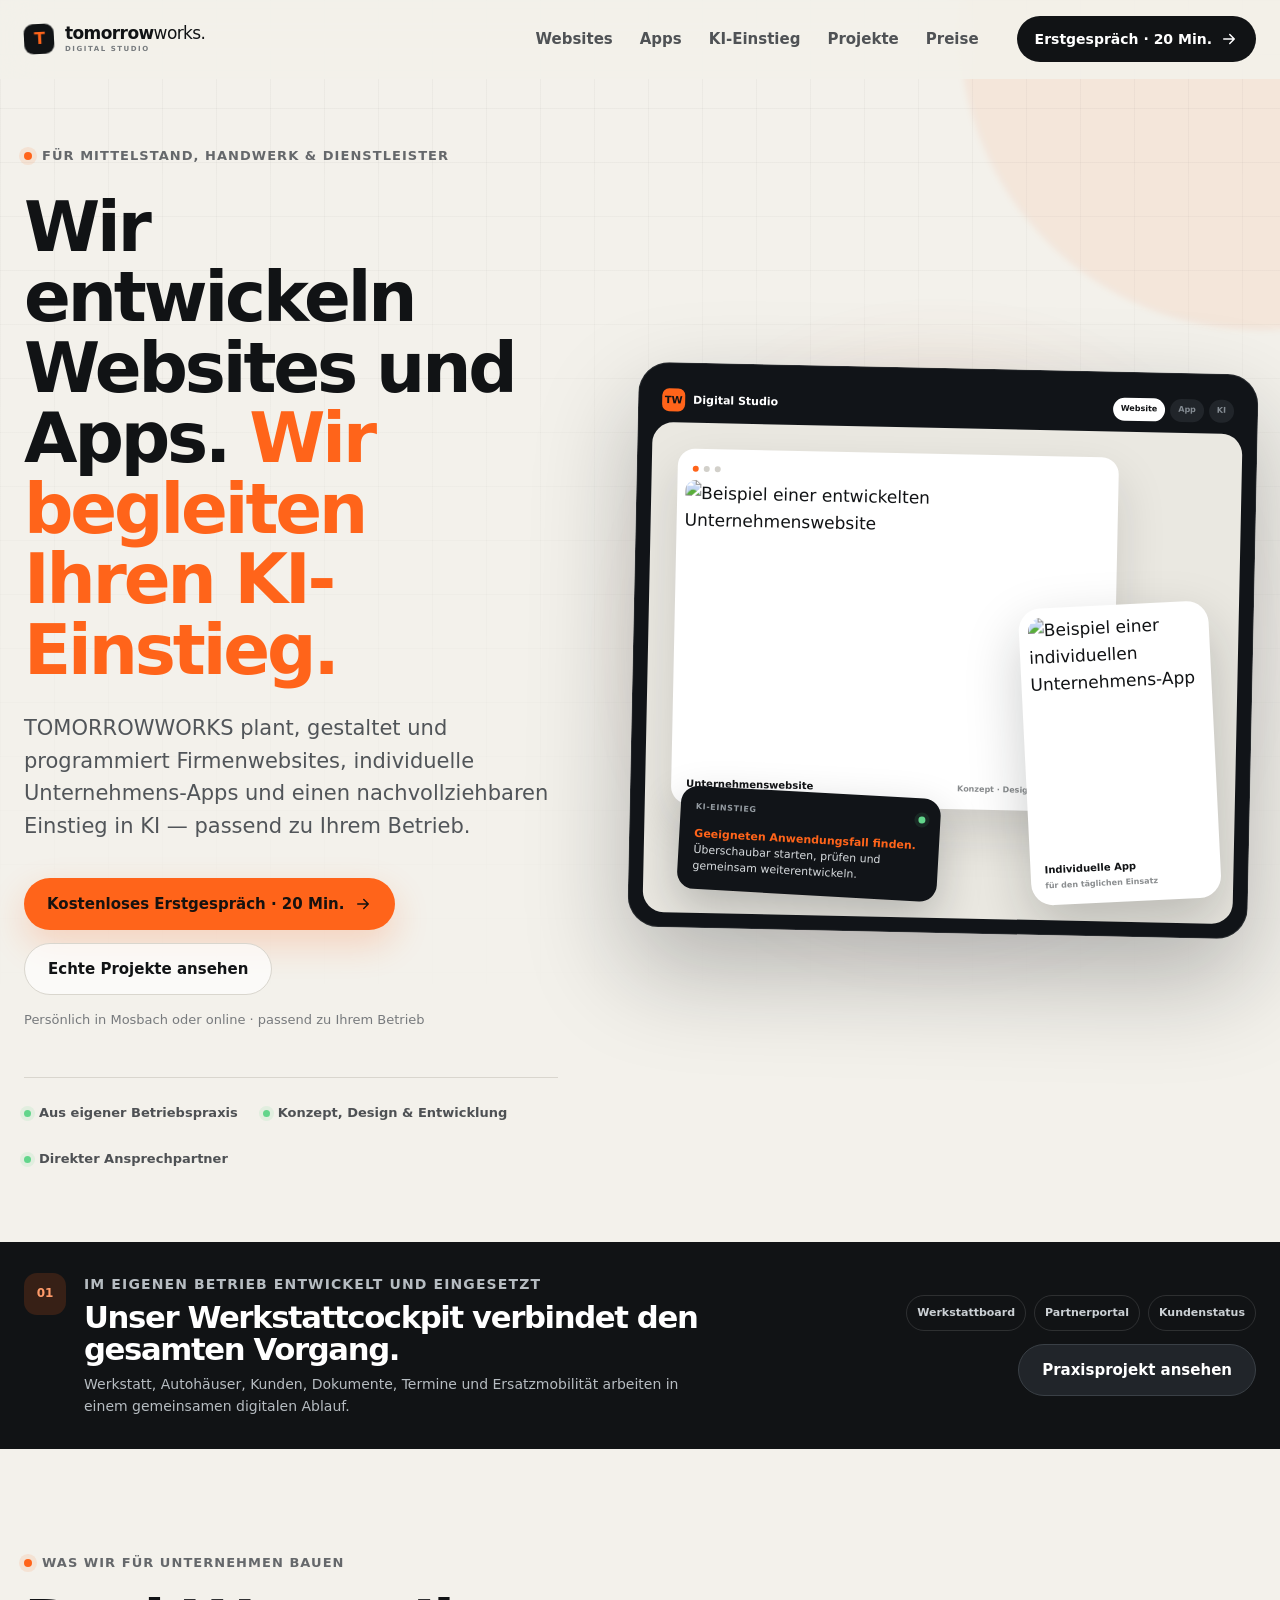
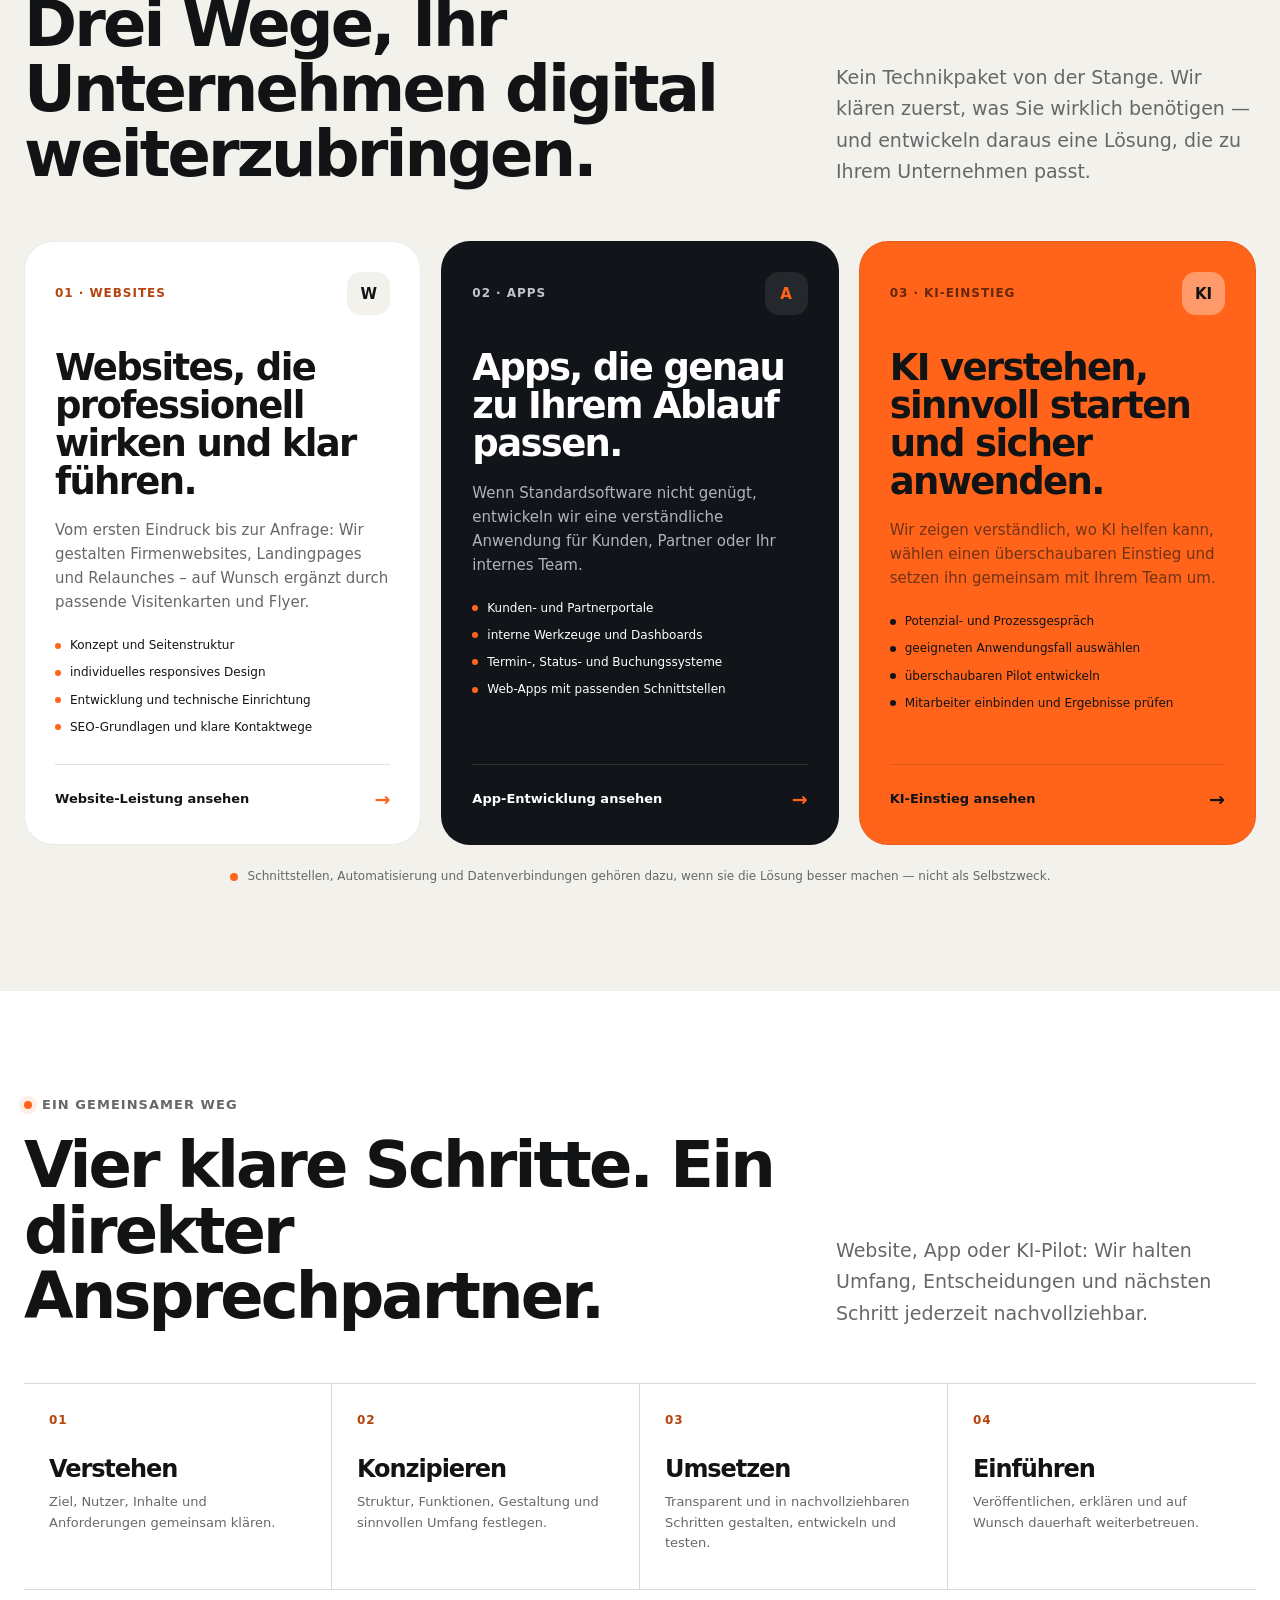
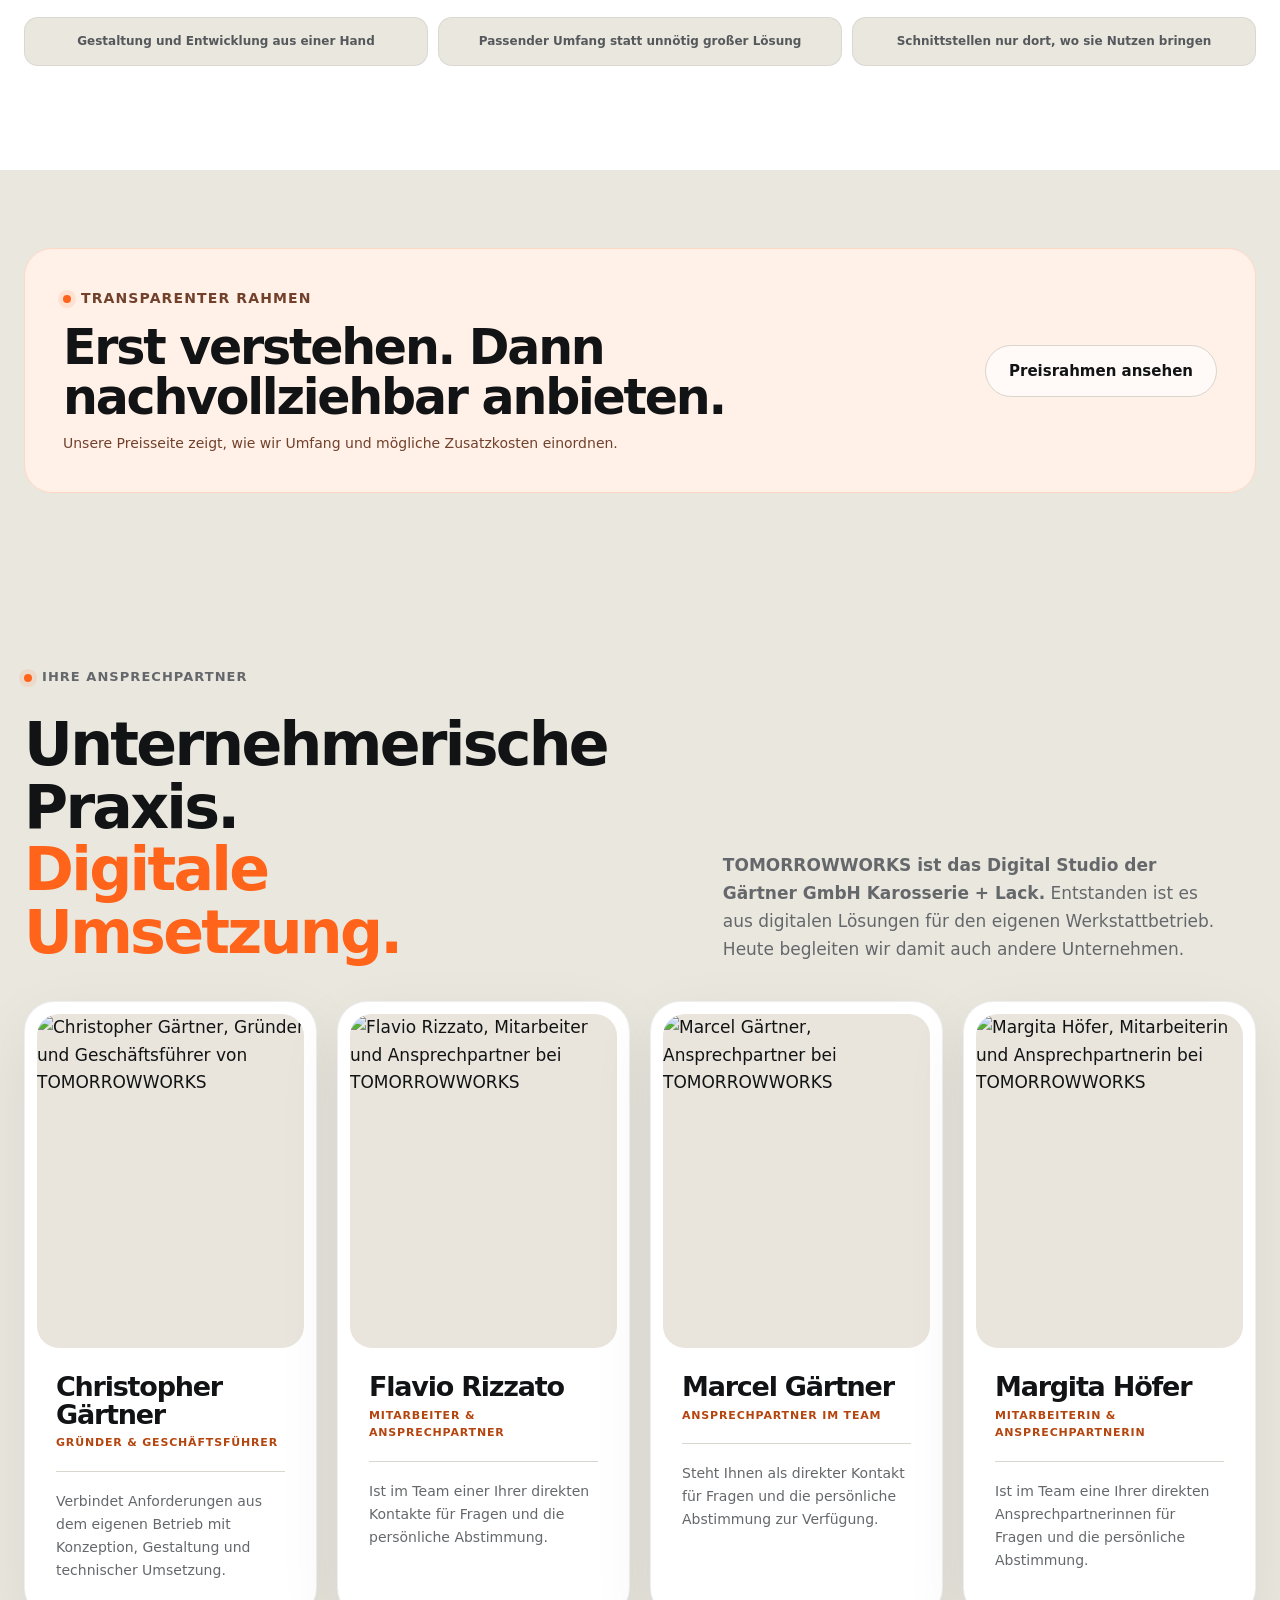
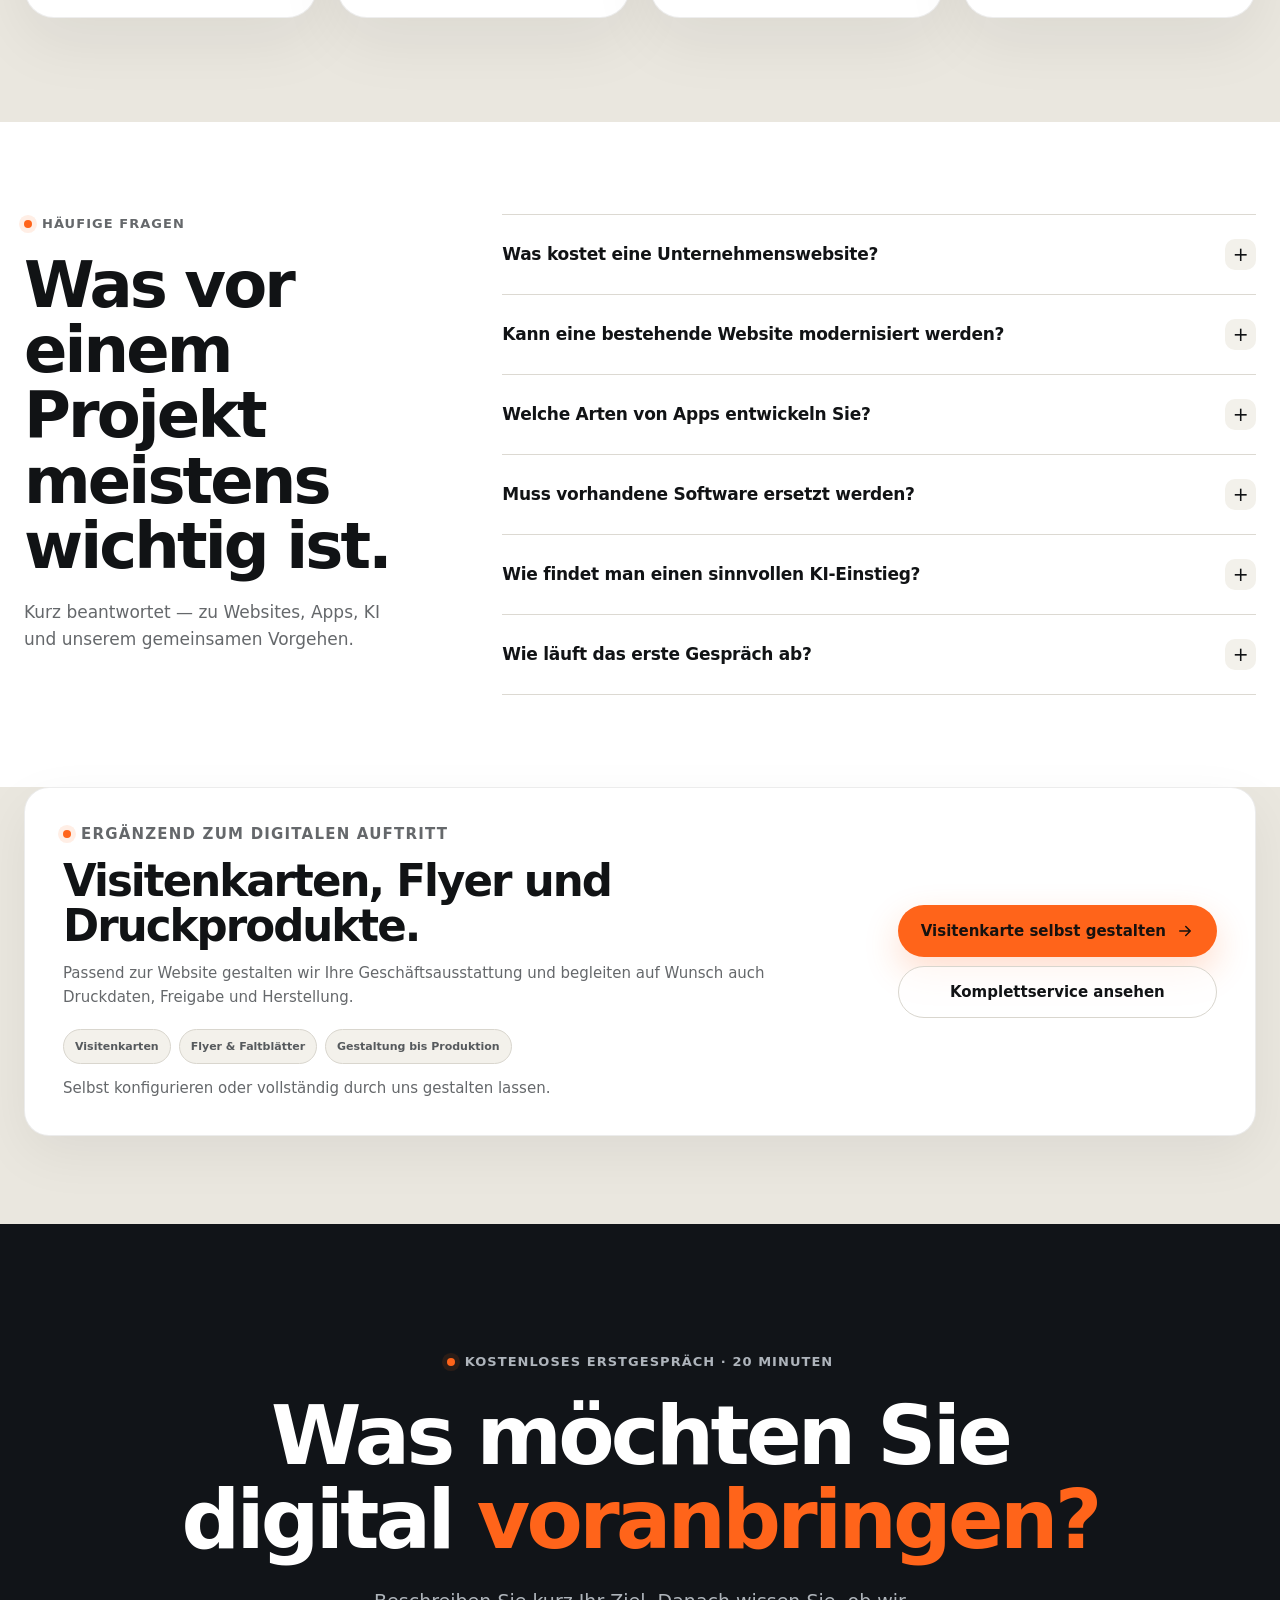
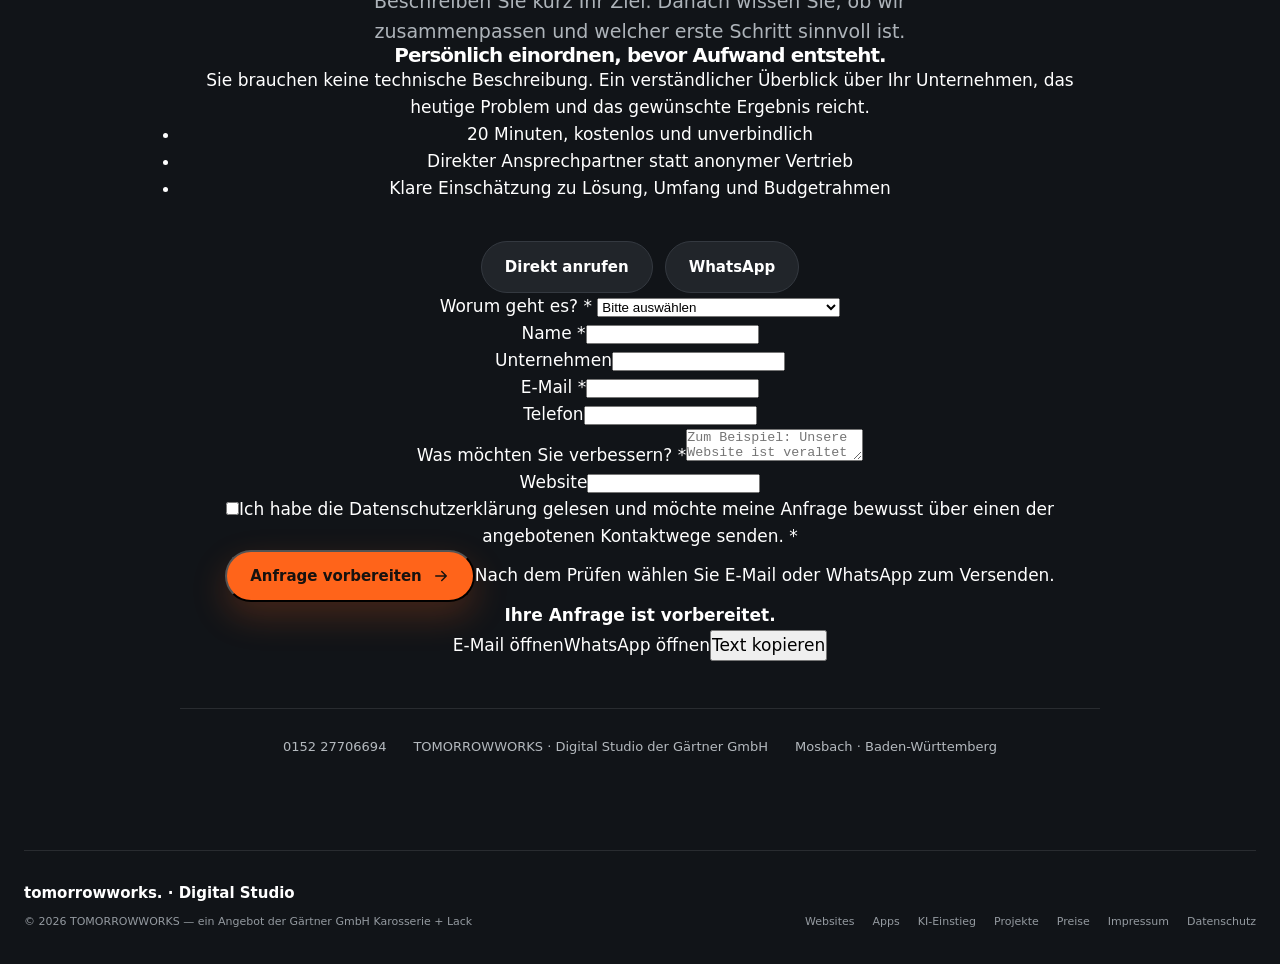
==== index.html @ 4cae0574 "feat: add cookieless visitor analytics" ====
<!DOCTYPE html>
<html lang="de">
<head>
<meta charset="UTF-8">
<meta name="viewport" content="width=device-width, initial-scale=1.0">
<meta name="description" content="TOMORROWWORKS entwickelt Websites, individuelle Apps und praxisnahe KI-Einstiege für Mittelstand, Handwerk und Dienstleister.">
<title>TOMORROWWORKS | Websites, Apps &amp; KI für Unternehmen</title>
<meta property="og:type" content="website">
<meta property="og:title" content="TOMORROWWORKS — Websites, Apps &amp; KI für Unternehmen">
<meta property="og:description" content="Websites, Apps und ein verständlicher KI-Einstieg für Mittelstand, Handwerk und Dienstleister — persönlich entwickelt in Mosbach.">
<meta property="og:url" content="https://www.tomorrowworks-agentur.de/">
<meta property="og:image" content="https://www.tomorrowworks-agentur.de/bilder/og_vorschau.jpg">
<meta property="og:locale" content="de_DE">
<meta name="twitter:card" content="summary_large_image">
<meta name="theme-color" content="#f3f1eb">
<link rel="canonical" href="https://www.tomorrowworks-agentur.de/">
<link rel="icon" href="favicon.svg" type="image/svg+xml">
<link rel="stylesheet" href="kontakt.css?v=1">
<script>document.documentElement.classList.add('js');</script>
<script type="application/ld+json">
{
  "@context": "https://schema.org",
  "@type": "ProfessionalService",
  "name": "TOMORROWWORKS · Digital Studio",
  "url": "https://www.tomorrowworks-agentur.de/",
  "description": "Digitalstudio für Firmenwebsites, individuelle Unternehmens-Apps und den praxisnahen Einstieg in KI für Mittelstand, Handwerk und Dienstleister.",
  "knowsAbout": ["Webdesign", "Webentwicklung", "App-Entwicklung", "KI-Beratung", "Schnittstellen"],
  "telephone": "+49 1522 7706694",
  "email": "info@tomorrowworks-agentur.de",
  "areaServed": "Deutschland",
  "parentOrganization": {"@type": "Organization", "name": "Gärtner GmbH Karosserie + Lack"},
  "address": {
    "@type": "PostalAddress",
    "streetAddress": "Binauer Höhe 4",
    "postalCode": "74821",
    "addressLocality": "Mosbach",
    "addressCountry": "DE"
  }
}
</script>
<style>
  :root{
    --paper:#f3f1eb;
    --paper-2:#eae7df;
    --white:#fff;
    --ink:#111315;
    --muted:#65686b;
    --line:#d9d6ce;
    --night:#111418;
    --night-2:#1a1e23;
    --orange:#ff641a;
    --orange-soft:#fff0e8;
    --green:#62d58b;
    --radius:28px;
    --shadow:0 26px 80px rgba(27,29,31,.12);
    --font:"Segoe UI Variable Display","Segoe UI Variable","Aptos","Inter",system-ui,-apple-system,BlinkMacSystemFont,"Helvetica Neue",Arial,sans-serif;
  }
  *{box-sizing:border-box;margin:0;padding:0}
  html{scroll-behavior:smooth;scroll-padding-top:92px}
  body{background:var(--paper);color:var(--ink);font-family:var(--font);font-size:17px;line-height:1.6;-webkit-font-smoothing:antialiased;overflow-x:hidden}
  img{display:block;max-width:100%}
  a{color:inherit;text-decoration:none}
  button{font:inherit}
  h1,h2,h3{font-weight:720;letter-spacing:-.045em;line-height:1.02}
  .wrap{width:min(1240px,calc(100% - 48px));margin-inline:auto}
  .skip{position:fixed;z-index:300;left:18px;top:12px;transform:translateY(-160%);background:var(--ink);color:#fff;padding:10px 16px;border-radius:10px;font-weight:700;transition:transform .2s}
  .skip:focus{transform:none}
  :focus-visible{outline:3px solid var(--orange);outline-offset:4px}
  .eyebrow{display:flex;align-items:center;gap:10px;color:var(--muted);font-size:13px;font-weight:760;letter-spacing:.08em;text-transform:uppercase}
  .eyebrow::before{content:"";width:8px;height:8px;border-radius:99px;background:var(--orange);box-shadow:0 0 0 5px rgba(255,100,26,.11)}
  .eyebrow.light{color:#aeb4bb}
  .section-head{display:grid;grid-template-columns:minmax(0,1fr) minmax(280px,420px);align-items:end;gap:48px;margin-bottom:54px}
  .section-head h2{font-size:clamp(42px,5vw,68px);max-width:850px;margin-top:18px}
  .section-head > p{color:var(--muted);font-size:19px;line-height:1.65}
  .reveal{opacity:1;transform:none}
  .js .reveal{opacity:0;transform:translateY(14px);transition:opacity .55s ease,transform .55s ease}
  .js .reveal.is-visible{opacity:1;transform:none}

  /* Header */
  .site-header{position:fixed;z-index:100;inset:0 0 auto;background:rgba(243,241,235,.86);backdrop-filter:blur(18px);border-bottom:1px solid transparent;transition:border-color .25s,background .25s}
  .site-header.scrolled{border-color:rgba(17,19,21,.09);background:rgba(243,241,235,.96)}
  .nav-shell{min-height:78px;display:flex;align-items:center;gap:38px}
  .brand{display:inline-flex;align-items:center;gap:11px;flex:none}
  .brand-mark{width:30px;height:30px;border-radius:9px;background:var(--ink);color:var(--orange);display:grid;place-items:center;font-size:16px;font-weight:850;letter-spacing:-.08em;transform:rotate(-3deg)}
  .brand-name{font-size:17px;font-weight:790;letter-spacing:-.035em}
  .brand-name span{font-weight:440}
  .desktop-nav{display:flex;align-items:center;gap:27px;margin-left:auto;color:#4f5255;font-size:15px;font-weight:640}
  .desktop-nav a{position:relative;padding:26px 0}
  .desktop-nav a::after{content:"";position:absolute;left:0;right:100%;bottom:19px;height:2px;background:var(--orange);transition:right .25s}
  .desktop-nav a:hover::after{right:0}
  .nav-cta{display:inline-flex;align-items:center;gap:8px;background:var(--ink);color:#fff;padding:12px 18px;border-radius:999px;font-size:14px;font-weight:720;transition:transform .2s,background .2s}
  .nav-cta:hover{transform:translateY(-2px);background:#292d31}
  .nav-cta svg,.button svg{width:18px;height:18px;fill:none;stroke:currentColor;stroke-width:2;stroke-linecap:round;stroke-linejoin:round}
  .menu-button{display:none;width:44px;height:44px;border:1px solid var(--line);border-radius:13px;background:transparent;color:var(--ink);cursor:pointer;align-items:center;justify-content:center}
  .menu-button i,.menu-button::before,.menu-button::after{content:"";display:block;width:19px;height:2px;background:currentColor;border-radius:10px;transition:transform .2s,opacity .2s}
  .menu-button i{margin:5px 0}
  .menu-button[aria-expanded="true"] i{opacity:0}
  .menu-button[aria-expanded="true"]::before{transform:translateY(7px) rotate(45deg)}
  .menu-button[aria-expanded="true"]::after{transform:translateY(-7px) rotate(-45deg)}

  /* Hero */
  .hero{position:relative;min-height:830px;padding:132px 0 72px;overflow:hidden}
  .hero::before{content:"";position:absolute;width:600px;height:600px;border-radius:50%;background:rgba(255,100,26,.08);filter:blur(3px);right:-280px;top:-270px;pointer-events:none}
  .hero::after{content:"";position:absolute;inset:0;background-image:linear-gradient(rgba(17,19,21,.035) 1px,transparent 1px),linear-gradient(90deg,rgba(17,19,21,.035) 1px,transparent 1px);background-size:54px 54px;mask-image:linear-gradient(to bottom,#000,transparent 84%);pointer-events:none}
  .hero-grid{position:relative;z-index:1;display:grid;grid-template-columns:minmax(0,.92fr) minmax(500px,1.08fr);align-items:center;gap:72px}
  .hero-copy{padding-top:14px}
  .hero h1{font-size:clamp(58px,5.4vw,80px);max-width:720px;margin:25px 0 27px}
  .hero h1 em{font-style:normal;color:var(--orange)}
  .hero-lead{font-size:21px;line-height:1.55;color:#515559;max-width:650px}
  .hero-lead strong{color:var(--ink);font-weight:720}
  .hero-actions{display:flex;align-items:center;gap:13px;margin-top:36px;flex-wrap:wrap}
  .button{min-height:52px;display:inline-flex;align-items:center;justify-content:center;gap:10px;border-radius:999px;padding:0 23px;font-size:15px;font-weight:740;transition:transform .2s,box-shadow .2s,background .2s}
  .button:hover{transform:translateY(-2px)}
  .button.primary{background:var(--orange);color:#17120f;box-shadow:0 14px 35px rgba(255,100,26,.22)}
  .button.primary:hover{box-shadow:0 18px 44px rgba(255,100,26,.28);background:#ff7332}
  .button.secondary{background:rgba(255,255,255,.68);border:1px solid var(--line)}
  .button.secondary:hover{background:#fff}
  .hero-note{margin-top:15px;color:#777a7d;font-size:13px}
  .hero-proof{display:flex;gap:25px;flex-wrap:wrap;margin-top:46px;padding-top:25px;border-top:1px solid var(--line);color:#4e5154;font-size:13px;font-weight:650}
  .hero-proof span{display:flex;align-items:center;gap:8px}
  .hero-proof i{width:7px;height:7px;background:var(--green);border-radius:50%;box-shadow:0 0 0 4px rgba(98,213,139,.13)}

  .product-stage{position:relative;min-height:610px;display:grid;place-items:center}
  .stage-glow{position:absolute;width:470px;height:470px;border-radius:50%;background:linear-gradient(135deg,rgba(255,100,26,.34),rgba(114,126,255,.16));filter:blur(55px);opacity:.72}
  .console{position:relative;z-index:2;width:min(100%,610px);background:var(--night);color:#fff;border-radius:32px;padding:17px;box-shadow:0 40px 100px rgba(17,20,24,.32);transform:rotate(1.5deg);border:1px solid rgba(255,255,255,.09)}
  .console-bar{height:48px;display:flex;align-items:center;justify-content:space-between;padding:0 10px 0 7px;color:#aeb4bb;font-size:12px}
  .console-brand{display:flex;align-items:center;gap:9px;color:#f5f6f7;font-weight:700}
  .console-brand b{width:22px;height:22px;border-radius:7px;background:var(--orange);color:var(--night);display:grid;place-items:center;font-size:11px}
  .live{display:flex;align-items:center;gap:7px}
  .live i{width:7px;height:7px;border-radius:50%;background:var(--green);box-shadow:0 0 0 5px rgba(98,213,139,.1)}
  .console-body{display:grid;grid-template-columns:155px 1fr;min-height:440px;background:#f7f7f5;color:var(--ink);border-radius:22px;overflow:hidden}
  .console-side{background:#ededea;padding:22px 14px;border-right:1px solid #deded9}
  .console-side p{font-size:10px;text-transform:uppercase;letter-spacing:.1em;color:#8c8f91;margin:4px 9px 13px;font-weight:750}
  .console-side span{display:flex;align-items:center;gap:9px;padding:10px 9px;border-radius:9px;font-size:12px;color:#5f6264;margin-bottom:4px}
  .console-side span.active{background:#fff;color:var(--ink);font-weight:700;box-shadow:0 5px 16px rgba(15,18,20,.06)}
  .console-side i{width:7px;height:7px;border-radius:3px;background:#b7b9ba}
  .console-side .active i{background:var(--orange)}
  .console-main{padding:27px 25px}
  .console-title{display:flex;align-items:start;justify-content:space-between;gap:15px;margin-bottom:21px}
  .console-title small{display:block;color:#898c8e;font-size:10px;text-transform:uppercase;letter-spacing:.09em;font-weight:750;margin-bottom:5px}
  .console-title .ui-heading{font-size:22px;line-height:1.15;letter-spacing:-.035em;font-weight:720}
  .demo-label{background:#ebe9e4;border:1px solid #ddd9d1;border-radius:999px;padding:6px 9px;color:#737678;font-size:9px;font-weight:750;text-transform:uppercase;letter-spacing:.08em;white-space:nowrap}
  .incoming{background:#fff;border:1px solid #e2e1dc;border-radius:16px;padding:16px;box-shadow:0 12px 30px rgba(23,26,28,.06)}
  .incoming-top{display:flex;align-items:center;justify-content:space-between;gap:12px}
  .mail-from{display:flex;align-items:center;gap:10px;font-size:12px;font-weight:720}
  .avatar{width:31px;height:31px;border-radius:10px;background:#172027;color:#fff;display:grid;place-items:center;font-size:10px}
  .incoming time{font-size:10px;color:#9a9c9d}
  .incoming .ui-subheading{font-size:14px;margin:13px 0 7px;font-weight:720}
  .incoming > p{font-size:11px;color:#777a7c;line-height:1.5}
  .attachment{display:flex;align-items:center;gap:9px;background:#f4f3ef;border-radius:10px;padding:9px 10px;margin-top:12px;font-size:10px;color:#575a5c}
  .attachment b{width:27px;height:27px;border-radius:8px;background:var(--orange-soft);color:var(--orange);display:grid;place-items:center;font-size:9px}
  .automation-line{display:grid;grid-template-columns:1fr 30px 1fr;align-items:center;gap:7px;margin-top:14px}
  .auto-card{border:1px solid #e0ded8;background:#f0efeb;border-radius:13px;padding:12px}
  .auto-card small{font-size:9px;color:#8a8d8f;text-transform:uppercase;letter-spacing:.07em;font-weight:750}
  .auto-card strong{display:block;font-size:12px;margin-top:4px}
  .auto-card.warning{background:var(--orange-soft);border-color:#ffd2bb}
  .auto-card.warning small{color:#bd531d}
  .flow-arrow{color:#a5a7a8;text-align:center;font-size:17px}
  .approval{display:flex;align-items:center;justify-content:space-between;gap:12px;margin-top:14px;border:1px solid #d9d8d2;border-radius:13px;padding:12px;background:#fff}
  .approval p{font-size:11px;line-height:1.4}
  .approval p b{display:block}
  .approve-button{display:inline-block;border:0;background:var(--ink);color:#fff;border-radius:9px;padding:8px 11px;font-size:10px;font-weight:730;white-space:nowrap}
  .practice-card{position:absolute;z-index:3;right:-20px;bottom:4px;width:220px;background:#fff;padding:9px;border-radius:18px;box-shadow:0 18px 50px rgba(17,19,21,.18);transform:rotate(-4deg)}
  .practice-card img{width:100%;height:112px;object-fit:cover;border-radius:12px;filter:saturate(.8)}
  .practice-card p{padding:9px 6px 4px;font-size:11px;line-height:1.35;font-weight:700}
  .practice-card p span{display:block;color:var(--muted);font-weight:520;margin-top:2px}

  /* Direkter Praxisbeweis */
  .practice-proof{position:relative;z-index:5;background:var(--ink);color:#fff;padding:31px 0}
  .practice-proof-grid{display:grid;grid-template-columns:minmax(0,1.15fr) minmax(360px,.85fr);gap:48px;align-items:center}
  .practice-proof-copy{display:grid;grid-template-columns:auto 1fr;gap:18px;align-items:start}
  .practice-proof-no{display:grid;place-items:center;width:42px;height:42px;border-radius:13px;background:rgba(255,100,26,.16);color:#ff9b6a;font-size:12px;font-weight:850}
  .practice-proof-kicker{color:#ff9b6a;font-size:12px;font-weight:820;letter-spacing:.08em;text-transform:uppercase}
  .practice-proof h2{font-size:clamp(24px,2.4vw,36px);margin:7px 0 8px}
  .practice-proof p{color:#b6bcc1;font-size:14px;max-width:720px}
  .practice-proof-actions{display:flex;justify-content:flex-end;align-items:center;gap:13px;flex-wrap:wrap}
  .practice-proof .button.secondary{color:#fff;background:#21252a;border-color:#3a4046}
  .practice-proof-facts{display:flex;gap:8px;flex-wrap:wrap}
  .practice-proof-facts span{padding:8px 10px;border:1px solid rgba(255,255,255,.12);border-radius:999px;color:#cbd0d4;font-size:11px;font-weight:680}

  /* Problem */
  .problem{padding:132px 0}
  .problem-grid{display:grid;grid-template-columns:.8fr 1.2fr;gap:90px;align-items:start}
  .problem h2{font-size:clamp(45px,5.5vw,72px);max-width:830px;margin:18px 0 29px}
  .problem-copy{color:var(--muted);font-size:20px;max-width:760px}
  .frictions{display:grid;gap:12px;margin-top:3px}
  .friction{display:grid;grid-template-columns:48px 1fr;gap:16px;align-items:center;background:rgba(255,255,255,.65);border:1px solid rgba(17,19,21,.08);border-radius:18px;padding:17px 20px}
  .friction i{width:43px;height:43px;border-radius:13px;background:var(--orange-soft);color:var(--orange);display:grid;place-items:center;font-style:normal;font-size:13px;font-weight:820}
  .friction b{font-size:15px}
  .friction p{color:var(--muted);font-size:13px;line-height:1.45;margin-top:2px}

  /* Case study */
  .cases{background:var(--night);color:#fff;padding:128px 0;border-radius:48px 48px 0 0}
  .cases .section-head > p{color:#9da3a9}
  .case-feature{display:grid;grid-template-columns:minmax(0,1.18fr) minmax(330px,.82fr);gap:28px;background:var(--night-2);border:1px solid rgba(255,255,255,.09);border-radius:32px;padding:26px;overflow:hidden}
  .browser-frame{background:#ecece9;border-radius:22px;overflow:hidden;min-height:520px;display:flex;flex-direction:column}
  .browser-top{height:42px;background:#2a2e33;display:flex;align-items:center;gap:6px;padding:0 15px}
  .browser-top i{width:8px;height:8px;border-radius:50%;background:#62676d}
  .browser-top i:first-child{background:#ff6c52}.browser-top i:nth-child(2){background:#ffbf41}.browser-top i:nth-child(3){background:#54c979}
  .browser-frame picture{display:flex;flex:1}
  .browser-frame img{width:100%;height:100%;object-fit:cover;object-position:top}
  .cockpit-frame{background:#e8e8e4}
  .cockpit-photo{position:relative;min-height:520px;margin:0;border-radius:22px;overflow:hidden;background:#22282e}
  .cockpit-photo picture{display:block;width:100%;height:100%}
  .cockpit-photo img{display:block;width:100%;height:100%;min-height:520px;object-fit:cover;object-position:56% center}
  .cockpit-visual-note{position:absolute;left:16px;bottom:15px;padding:7px 10px;border:1px solid rgba(255,255,255,.16);border-radius:999px;background:rgba(17,19,21,.72);color:rgba(255,255,255,.84);font-size:8px;font-weight:760;letter-spacing:.07em;text-transform:uppercase;backdrop-filter:blur(9px)}
  .cockpit-map{flex:1;min-height:478px;display:flex;flex-direction:column;padding:22px;background:linear-gradient(145deg,#f8f7f3 0%,#e8e9e6 100%);color:var(--ink)}
  .cockpit-map-head{display:flex;align-items:center;justify-content:space-between;gap:15px;margin-bottom:13px}
  .cockpit-map-brand{display:flex;align-items:center;gap:9px;font-size:10px;font-weight:820;letter-spacing:-.01em}
  .cockpit-map-brand i{width:25px;height:25px;display:grid;place-items:center;border-radius:8px;background:var(--ink);color:var(--orange);font-style:normal;font-size:10px}
  .cockpit-live{display:flex;align-items:center;gap:7px;color:#5e6561;font-size:8px;font-weight:780;letter-spacing:.07em;text-transform:uppercase}
  .cockpit-live::before{content:"";width:7px;height:7px;border-radius:50%;background:var(--green);box-shadow:0 0 0 4px rgba(98,213,139,.15)}
  .cockpit-core{background:#fff;border:1px solid #dcdcd7;border-radius:18px;padding:17px;box-shadow:0 14px 38px rgba(17,19,21,.07)}
  .cockpit-core-top{display:flex;align-items:flex-start;justify-content:space-between;gap:14px;margin-bottom:13px}
  .cockpit-core-top small{display:block;color:#969a9b;font-size:7px;font-weight:800;letter-spacing:.09em;text-transform:uppercase}
  .cockpit-core-top b{display:block;font-size:18px;letter-spacing:-.035em;margin-top:2px}
  .cockpit-core-top span{background:var(--orange-soft);color:#a74617;border-radius:999px;padding:6px 8px;font-size:7px;font-weight:800;text-transform:uppercase;letter-spacing:.05em}
  .cockpit-tools{display:grid;grid-template-columns:repeat(4,1fr);gap:7px;margin-bottom:11px}
  .cockpit-tool{background:#f5f4f0;border:1px solid #e7e4dd;border-radius:10px;padding:9px 7px}
  .cockpit-tool i{display:block;width:7px;height:7px;border-radius:2px;background:var(--orange);margin-bottom:7px}
  .cockpit-tool b{display:block;font-size:8px;line-height:1.2;letter-spacing:0}
  .cockpit-queue{border:1px solid #e8e6df;border-radius:11px;overflow:hidden}
  .cockpit-queue-row{display:grid;grid-template-columns:1.1fr .9fr auto;align-items:center;gap:8px;padding:8px 10px;border-bottom:1px solid #eceae5;color:#707477;font-size:7px}
  .cockpit-queue-row:last-child{border-bottom:0}
  .cockpit-queue-row b{color:var(--ink);font-size:8px;letter-spacing:0}
  .cockpit-queue-row em{font-style:normal;border-radius:999px;padding:3px 6px;background:#eaf7ee;color:#39794f;font-weight:780;white-space:nowrap}
  .cockpit-queue-row:nth-child(2) em{background:var(--orange-soft);color:#a74617}
  .cockpit-network{position:relative;display:grid;grid-template-columns:repeat(3,1fr);gap:9px;margin-top:13px;padding-top:19px}
  .cockpit-network::before{content:"";position:absolute;left:16.5%;right:16.5%;top:8px;height:1px;background:#bfc2bd}
  .cockpit-node{position:relative;min-height:92px;padding:12px 11px;background:#fff;border:1px solid #dcdcd7;border-radius:13px;box-shadow:0 8px 22px rgba(17,19,21,.045)}
  .cockpit-node::before{content:"";position:absolute;left:50%;top:-12px;width:1px;height:12px;background:#bfc2bd}
  .cockpit-node small{display:block;color:var(--orange);font-size:7px;font-weight:820;letter-spacing:.08em;text-transform:uppercase}
  .cockpit-node b{display:block;font-size:11px;margin:5px 0 4px;letter-spacing:-.02em}
  .cockpit-node span{display:block;color:#777b7d;font-size:7px;line-height:1.35}
  .cockpit-caption{margin-top:auto;padding-top:11px;color:#74787a;font-size:8px;text-align:center}
  .case-copy{display:flex;flex-direction:column;padding:25px 22px 22px}
  .case-label{width:max-content;background:rgba(98,213,139,.12);border:1px solid rgba(98,213,139,.28);color:#83e7a6;border-radius:999px;padding:7px 11px;font-size:10px;font-weight:780;letter-spacing:.08em;text-transform:uppercase}
  .case-copy h3{font-size:clamp(34px,4vw,52px);margin:25px 0 19px}
  .case-copy > p{color:#aeb4ba;font-size:17px}
  .case-list{list-style:none;margin:31px 0 35px;display:grid;gap:14px}
  .case-list li{display:flex;align-items:center;gap:11px;color:#d4d7da;font-size:14px}
  .case-list li::before{content:"✓";width:24px;height:24px;border-radius:8px;background:rgba(255,100,26,.15);color:var(--orange);display:grid;place-items:center;font-size:12px;font-weight:900}
  .text-link{display:inline-flex;align-items:center;gap:9px;width:max-content;margin-top:auto;font-weight:730;font-size:14px;color:#fff}
  .text-link::after{content:"→";color:var(--orange);transition:transform .2s}
  .text-link:hover::after{transform:translateX(4px)}
  .case-small-grid{display:grid;grid-template-columns:repeat(2,1fr);gap:28px;margin-top:28px}
  .case-small{display:grid;grid-template-columns:220px 1fr;background:#171b20;border:1px solid rgba(255,255,255,.08);border-radius:26px;overflow:hidden;transition:transform .25s,border-color .25s}
  .case-small:hover{transform:translateY(-4px);border-color:rgba(255,100,26,.4)}
  .case-small picture{min-height:260px}
  .case-small img{width:100%;height:100%;object-fit:cover}
  .case-small-content{padding:29px 27px;display:flex;flex-direction:column}
  .case-small-content small{color:var(--orange);font-size:10px;font-weight:780;letter-spacing:.09em;text-transform:uppercase}
  .case-small-content h3{font-size:26px;margin:12px 0 13px}
  .case-small-content p{font-size:13px;color:#9ea4aa;line-height:1.55}
  .case-small-content .text-link{margin-top:20px}
  .case-reference{grid-column:1/-1;grid-template-columns:minmax(360px,.88fr) minmax(0,1.12fr)}
  .case-reference picture{min-height:320px;max-height:320px;background:#24282b;overflow:hidden}
  .case-reference>picture img{object-position:center 58%;transform:scale(1.08);transform-origin:center bottom}
  .case-reference .case-small-content{padding:38px 40px;justify-content:center}
  .case-reference .case-small-content h3{font-size:32px;max-width:680px}
  .case-reference .case-small-content p{font-size:15px;max-width:690px}
  .case-reference-rizzato{grid-template-columns:minmax(0,1.08fr) minmax(390px,.92fr)}
  .case-reference-rizzato .case-small-content{order:1}
  .case-reference-rizzato .reference-duo{order:2}
  .reference-duo{position:relative;min-height:340px;overflow:hidden;background:#e9e5dc}
  .reference-duo figure{margin:0}
  .reference-main{position:absolute;inset:0}
  .reference-main img{height:calc(100% + 34px);object-position:center top}
  .reference-inset{position:absolute;right:18px;bottom:18px;width:59%;height:48%;overflow:hidden;border:5px solid #fff;border-radius:14px;box-shadow:0 18px 42px rgba(14,18,22,.36)}
  .reference-inset img{object-position:top center}

  /* Flow */
  .flow{padding:132px 0;background:#fff}
  .flow-board{display:grid;grid-template-columns:1fr 56px 1fr 56px 1fr;align-items:stretch;margin-top:18px}
  .flow-step{position:relative;border:1px solid #e1dfd8;border-radius:24px;padding:30px;background:#faf9f6;min-height:280px;overflow:hidden}
  .flow-step::after{content:attr(data-step);position:absolute;right:-4px;bottom:-35px;font-size:130px;font-weight:800;line-height:1;color:#ece9e2;letter-spacing:-.08em}
  .flow-step.accent{background:var(--orange-soft);border-color:#ffd4bf}
  .flow-step.accent::after{color:#ffe0d0}
  .flow-icon{width:46px;height:46px;border-radius:14px;background:var(--ink);color:#fff;display:grid;place-items:center;font-size:16px;font-weight:800;margin-bottom:42px}
  .flow-step.accent .flow-icon{background:var(--orange);color:var(--ink)}
  .flow-step h3{position:relative;z-index:1;font-size:26px;margin-bottom:12px}
  .flow-step p{position:relative;z-index:1;color:var(--muted);font-size:14px;max-width:280px}
  .flow-connector{display:grid;place-items:center;color:#9c9d9b;font-size:24px}
  .flow-note{text-align:center;color:var(--muted);font-size:13px;margin-top:25px}
  .scenario-board{background:var(--night);color:#fff;border-radius:32px;padding:27px;border:1px solid rgba(255,255,255,.08);box-shadow:0 28px 70px rgba(18,20,23,.16)}
  .scenario-top{display:flex;align-items:center;justify-content:space-between;gap:24px;padding:4px 3px 24px}
  .scenario-top > span{font-size:11px;font-weight:780;letter-spacing:.09em;text-transform:uppercase;color:#aeb4ba}
  .scenario-facts{display:flex;gap:8px;flex-wrap:wrap;justify-content:flex-end}
  .scenario-facts span{background:#24282d;border:1px solid rgba(255,255,255,.08);border-radius:999px;padding:6px 10px;color:#cbd0d4;font-size:10px;font-weight:680}
  .scenario-grid{display:grid;grid-template-columns:1fr 42px 1.12fr 42px 1fr;align-items:stretch}
  .scenario-column{border-radius:22px;padding:25px;min-height:390px}
  .scenario-column.input{background:#20242a}
  .scenario-column.process{background:var(--orange-soft);color:var(--ink)}
  .scenario-column.output{background:#f7f7f4;color:var(--ink)}
  .scenario-column > small{display:block;font-size:9px;font-weight:800;letter-spacing:.1em;text-transform:uppercase;color:#858c92;margin-bottom:9px}
  .scenario-column.process > small{color:#b95623}.scenario-column.output > small{color:#737779}
  .scenario-column h3{font-size:25px;letter-spacing:-.035em;margin-bottom:24px}
  .scenario-mail{background:#2a2f35;border:1px solid rgba(255,255,255,.08);border-radius:14px;padding:14px}
  .scenario-mail-head{display:flex;align-items:center;justify-content:space-between;gap:10px;font-size:10px;color:#8f969c}
  .scenario-mail-head b{color:#fff;font-size:11px}
  .scenario-mail p{font-size:11px;color:#c4c9cd;line-height:1.5;margin-top:13px}
  .scenario-files{display:grid;gap:8px;margin-top:12px}
  .scenario-file{display:flex;align-items:center;gap:9px;background:#292e34;border-radius:10px;padding:9px;font-size:10px;color:#c6cbd0}
  .scenario-file b{width:27px;height:27px;display:grid;place-items:center;border-radius:8px;background:#353b42;color:var(--orange);font-size:8px}
  .process-list{display:grid;gap:9px}
  .process-item{display:grid;grid-template-columns:28px 1fr auto;align-items:center;gap:9px;background:rgba(255,255,255,.55);border:1px solid rgba(255,100,26,.14);border-radius:12px;padding:10px}
  .process-item > b{width:28px;height:28px;border-radius:9px;background:#fff;display:grid;place-items:center;color:var(--orange);font-size:10px}
  .process-item p{font-size:11px;line-height:1.3;font-weight:700}
  .process-item em{font-style:normal;color:#8b5a43;font-size:8px;font-weight:750;text-transform:uppercase;letter-spacing:.06em}
  .process-item.check{background:#fff2ea;border-color:#ffb792}
  .process-item.check > b{background:var(--orange);color:var(--ink)}
  .output-card{background:#fff;border:1px solid #e3e1dc;border-radius:14px;padding:15px;box-shadow:0 10px 26px rgba(20,22,24,.06)}
  .output-card + .output-card{margin-top:10px}
  .output-card small{display:block;color:#929597;font-size:8px;text-transform:uppercase;letter-spacing:.08em;font-weight:780;margin-bottom:5px}
  .output-card b{display:block;font-size:12px}
  .output-card p{color:#777a7c;font-size:10px;line-height:1.45;margin-top:4px}
  .scenario-arrow{display:grid;place-items:center;color:#747b82;font-size:23px}
  .scenario-safety{display:flex;align-items:center;gap:10px;margin-top:18px;padding:14px 17px;border:1px solid rgba(98,213,139,.2);background:rgba(98,213,139,.07);border-radius:14px;color:#cbd5cf;font-size:11px}
  .scenario-safety i{width:9px;height:9px;border-radius:50%;background:var(--green);box-shadow:0 0 0 5px rgba(98,213,139,.1);flex:none}

  /* Capabilities */
  .capabilities{padding:132px 0}
  .bento{display:grid;grid-template-columns:1.05fr .95fr .95fr;grid-template-rows:auto auto;gap:20px}
  .bento-card{position:relative;background:#fff;border:1px solid rgba(17,19,21,.08);border-radius:26px;padding:31px;min-height:260px;overflow:hidden;transition:transform .25s,box-shadow .25s}
  .bento-card:hover{transform:translateY(-4px);box-shadow:0 20px 50px rgba(23,25,27,.08)}
  .bento-card.large{grid-row:span 2;min-height:540px;background:var(--ink);color:#fff}
  .bento-card.orange{background:var(--orange);color:var(--ink)}
  .bento-card .num{display:block;color:var(--orange);font-size:11px;font-weight:820;letter-spacing:.11em;text-transform:uppercase;margin-bottom:45px}
  .bento-card.orange .num{color:#66250a}.bento-card.large .num{color:#91979d}
  .bento-card h3{font-size:29px;max-width:330px;margin-bottom:13px}
  .bento-card p{color:var(--muted);font-size:14px;max-width:340px}
  .bento-card.orange p{color:#662c12}.bento-card.large p{color:#aeb4ba}
  .doc-stack{position:absolute;left:30px;right:30px;bottom:30px;display:grid;gap:10px}
  .doc-row{display:flex;align-items:center;gap:11px;background:#23272c;border:1px solid rgba(255,255,255,.08);padding:13px;border-radius:13px;font-size:11px;color:#c5c9cd}
  .doc-row b{width:32px;height:32px;border-radius:9px;background:#30353b;color:var(--orange);display:grid;place-items:center;font-size:9px}
  .doc-row span{margin-left:auto;color:#747b82;font-size:9px}
  .mini-pills{display:flex;gap:7px;flex-wrap:wrap;margin-top:34px}
  .mini-pills span{font-size:10px;font-weight:700;border:1px solid rgba(17,19,21,.14);border-radius:999px;padding:7px 9px;background:rgba(255,255,255,.28)}

  /* Measurement */
  .measurement{padding:0 0 132px}
  .measurement-shell{display:grid;grid-template-columns:.78fr 1.22fr;background:var(--night);color:#fff;border-radius:32px;overflow:hidden}
  .measurement-copy{padding:52px}
  .measurement-copy h2{font-size:clamp(38px,4.6vw,58px);margin:20px 0 24px}
  .measurement-copy > p{color:#aeb4ba;font-size:16px}
  .measurement-note{margin-top:34px;padding-top:22px;border-top:1px solid rgba(255,255,255,.1);color:#7f878e;font-size:11px;line-height:1.55}
  .measure-panel{background:#1b1f24;border-left:1px solid rgba(255,255,255,.08);padding:31px;display:flex;flex-direction:column}
  .measure-head{display:flex;align-items:center;justify-content:space-between;gap:20px;margin-bottom:18px}
  .measure-head b{font-size:15px}.measure-head span{color:#81e4a3;font-size:9px;font-weight:780;text-transform:uppercase;letter-spacing:.08em;background:rgba(98,213,139,.1);border:1px solid rgba(98,213,139,.2);border-radius:999px;padding:6px 9px}
  .measure-list{display:grid;gap:9px}
  .measure-row{display:grid;grid-template-columns:1.05fr .8fr 20px .8fr;align-items:center;gap:11px;border:1px solid rgba(255,255,255,.08);background:#23272c;border-radius:13px;padding:13px 14px}
  .measure-row > b{font-size:11px}
  .measure-row span{font-size:9px;color:#8e969d;background:#1a1e22;border-radius:8px;padding:7px 8px;text-align:center}
  .measure-row i{font-style:normal;color:var(--orange);text-align:center}
  .measure-footer{display:grid;grid-template-columns:repeat(3,1fr);gap:9px;margin-top:auto;padding-top:25px}
  .measure-footer div{border-top:1px solid rgba(255,255,255,.1);padding:16px 5px 2px}
  .measure-footer b{display:block;color:var(--orange);font-size:10px;margin-bottom:6px}
  .measure-footer span{display:block;color:#90979e;font-size:10px;line-height:1.4}

  /* Method & founder */
  .method{padding:132px 0;background:var(--paper-2)}
  .method-grid{display:grid;grid-template-columns:.9fr 1.1fr;gap:90px;align-items:start}
  .method h2{font-size:clamp(44px,5.4vw,70px);margin:19px 0 26px}
  .method-intro{font-size:19px;color:var(--muted);max-width:570px}
  .method-list{display:grid;gap:0;border-top:1px solid #cfcbc2}
  .method-item{display:grid;grid-template-columns:70px 1fr;gap:20px;padding:27px 0;border-bottom:1px solid #cfcbc2}
  .method-item > b{color:var(--orange);font-size:13px;letter-spacing:.06em}
  .method-item h3{font-size:23px;margin-bottom:7px}
  .method-item p{color:var(--muted);font-size:14px}
  .founder{padding:72px 0 104px;background:var(--paper-2)}
  .founder-head{display:grid;grid-template-columns:minmax(0,.92fr) minmax(300px,.78fr);align-items:end;gap:70px;margin-bottom:38px}
  .founder-head>.eyebrow{grid-column:1 / -1;margin-bottom:-45px}
  .founder-heading{font-size:clamp(39px,4.7vw,62px);font-weight:710;letter-spacing:-.045em;line-height:1.04;max-width:680px}
  .founder-heading em{display:block;font-style:normal;color:var(--orange)}
  .founder-intro{color:var(--muted);font-size:17px;line-height:1.65;max-width:500px}
  .team-grid{display:grid;grid-template-columns:repeat(4,minmax(0,1fr));gap:20px}
  .team-card{background:#fff;border:1px solid rgba(17,19,21,.07);border-radius:30px;padding:12px;display:flex;flex-direction:column;min-width:0;box-shadow:0 22px 65px rgba(27,29,31,.07);overflow:hidden}
  .team-portrait{aspect-ratio:4/5;border-radius:22px;overflow:hidden;background:#e9e5dc}
  .team-portrait picture{display:block;width:100%;height:100%}
  .team-portrait img{width:100%;height:100%;object-fit:cover;object-position:center 20%}
  .team-portrait.flavio img{object-position:center 24%}
  .team-portrait.marcel img{object-position:center 18%}
  .team-body{display:flex;flex:1;flex-direction:column;justify-content:flex-start;padding:25px 19px 23px}
  .team-body h3{font-size:27px;margin-bottom:6px}
  .team-role{font-size:11px;color:#b5450e;font-weight:820;text-transform:uppercase;letter-spacing:.075em}
  .team-bio{font-size:14px;color:var(--muted);margin-top:19px;padding-top:18px;border-top:1px solid var(--line);line-height:1.65}
  .analysis-result{background:var(--paper-2);padding:0 0 110px}
  .analysis-card{background:var(--orange);border-radius:32px;padding:45px;display:grid;grid-template-columns:.72fr 1.28fr;gap:55px;color:var(--ink)}
  .analysis-card h2{font-size:clamp(35px,4.5vw,56px);margin:18px 0 16px}
  .analysis-card > div:first-child > p:last-child{color:#713316;font-size:14px}
  .deliverables{display:grid;grid-template-columns:1fr 1fr;gap:12px}
  .deliverable{background:rgba(255,255,255,.43);border:1px solid rgba(255,255,255,.25);border-radius:17px;padding:20px}
  .deliverable b{display:block;font-size:13px;margin-bottom:6px}
  .deliverable p{font-size:11px;color:#713316;line-height:1.5}

  /* FAQ */
  .faq{background:#fff;padding:92px 0}
  .faq-grid{display:grid;grid-template-columns:.68fr 1.32fr;gap:90px;align-items:start}
  .faq h2{font-size:clamp(42px,5vw,66px);margin:18px 0 20px}
  .faq-intro{color:var(--muted);font-size:17px;max-width:420px}
  .faq-list{border-top:1px solid #dcd9d2}
  .faq-list details{border-bottom:1px solid #dcd9d2}
  .faq-list summary{list-style:none;cursor:pointer;display:flex;align-items:center;justify-content:space-between;gap:25px;padding:24px 0;font-size:17px;font-weight:720;letter-spacing:-.015em}
  .faq-list summary::-webkit-details-marker{display:none}
  .faq-list summary::after{content:"+";width:31px;height:31px;border-radius:10px;background:var(--paper);display:grid;place-items:center;font-size:19px;font-weight:500;transition:transform .2s,background .2s;flex:none}
  .faq-list details[open] summary::after{transform:rotate(45deg);background:var(--orange-soft);color:var(--orange)}
  .faq-answer{color:var(--muted);font-size:14px;line-height:1.65;max-width:720px;padding:0 56px 24px 0}
  .faq-answer a{color:var(--orange);font-weight:700;text-decoration:underline;text-underline-offset:3px}

  /* CTA */
  .contact{background:var(--night);color:#fff;padding:128px 0 92px}
  .contact-inner{text-align:center;max-width:920px;margin:auto}
  .contact .eyebrow{justify-content:center}
  .contact h2{font-size:clamp(47px,7vw,82px);margin:22px 0 24px}
  .contact h2 span{color:var(--orange)}
  .contact-lead{color:#aeb4ba;font-size:19px;max-width:680px;margin:0 auto}
  .contact-topics{display:flex;justify-content:center;gap:8px;flex-wrap:wrap;margin-top:28px}
  .contact-topics span{color:#858c93;font-size:11px;align-self:center;margin-right:4px}
  .contact-topics a{border:1px solid #343940;background:#1b1f24;color:#c4c9cd;border-radius:999px;padding:8px 12px;font-size:11px;font-weight:680;transition:border-color .2s,color .2s,background .2s}
  .contact-topics a:hover{border-color:var(--orange);color:#fff;background:#24282d}
  .contact-actions{display:flex;justify-content:center;gap:12px;flex-wrap:wrap;margin-top:38px}
  .contact .button.secondary{color:#fff;background:#21252a;border-color:#343940}
  .contact-note{color:#777e85;font-size:12px;margin-top:16px}
  .contact-options{display:flex;justify-content:center;gap:27px;flex-wrap:wrap;margin-top:47px;padding-top:28px;border-top:1px solid rgba(255,255,255,.1);font-size:13px;color:#b4b9be}
  .contact-options a{transition:color .2s}.contact-options a:hover{color:#fff}

  footer{background:var(--night);color:#949aa0;padding:0 0 34px}
  .footer-inner{border-top:1px solid rgba(255,255,255,.1);padding-top:30px;display:grid;grid-template-columns:1fr auto;gap:30px;align-items:end;font-size:11px}
  .footer-brand{color:#fff;font-size:15px;font-weight:750;margin-bottom:8px}
  .footer-links{display:flex;gap:18px;flex-wrap:wrap;justify-content:flex-end}
  .footer-links a:hover{color:#fff}

  /* Neue Positionierung: Digitalstudio */
  .brand-lockup{display:flex;flex-direction:column;line-height:1}
  .brand-sub{margin-top:4px;color:#777b7e;font-size:7px;font-weight:800;letter-spacing:.22em;text-transform:uppercase}
  .studio-stage{position:relative;min-height:620px;display:grid;place-items:center}
  .studio-glow{position:absolute;width:500px;height:500px;border-radius:50%;background:linear-gradient(135deg,rgba(255,100,26,.3),rgba(94,112,255,.15));filter:blur(58px);opacity:.72}
  .studio-window{position:relative;z-index:2;width:min(100%,620px);background:var(--night);border:1px solid rgba(255,255,255,.1);border-radius:31px;padding:14px;box-shadow:0 42px 100px rgba(17,20,24,.28);transform:rotate(1.2deg)}
  .studio-bar{height:45px;display:flex;align-items:center;justify-content:space-between;padding:0 9px;color:#aeb4bb;font-size:11px}
  .studio-brand{display:flex;align-items:center;gap:8px;color:#fff;font-weight:740}.studio-brand b{width:23px;height:23px;border-radius:7px;background:var(--orange);color:var(--ink);display:grid;place-items:center;font-size:10px}
  .studio-tabs{display:flex;gap:5px}.studio-tabs span{border-radius:999px;padding:5px 8px;background:#21252a;color:#858c93;font-size:8px;font-weight:740}.studio-tabs span.active{background:#fff;color:var(--ink)}
  .studio-canvas{position:relative;min-height:490px;border-radius:21px;background:#eae8e1;overflow:hidden;padding:26px}
  .web-preview{position:relative;width:82%;background:#fff;border-radius:17px;padding:8px;box-shadow:0 22px 50px rgba(21,24,26,.14)}
  .preview-bar{height:23px;display:flex;align-items:center;gap:5px;padding:0 7px}.preview-bar i{width:6px;height:6px;border-radius:50%;background:#d2d0ca}.preview-bar i:first-child{background:var(--orange)}
  .web-preview img{width:100%;height:286px;object-fit:cover;object-position:top;border-radius:11px}
  .preview-label{display:flex;justify-content:space-between;gap:12px;align-items:center;padding:10px 7px 4px;font-size:10px;font-weight:750}.preview-label span{color:#898c8e;font-size:8px;font-weight:650}
  .app-preview{position:absolute;z-index:3;right:21px;bottom:20px;width:190px;background:#fff;border-radius:22px;padding:9px;box-shadow:0 23px 55px rgba(20,23,25,.22);transform:rotate(-4deg)}
  .app-preview img{width:100%;height:236px;object-fit:cover;object-position:top;border-radius:15px}.app-preview p{padding:9px 5px 3px;font-size:10px;font-weight:760}.app-preview p span{display:block;color:#8b8e90;font-size:8px;margin-top:2px;font-weight:600}
  .ai-preview{position:absolute;z-index:4;left:35px;bottom:20px;width:260px;background:var(--night);color:#fff;border-radius:17px;padding:15px;box-shadow:0 18px 45px rgba(17,20,24,.24);transform:rotate(2deg)}
  .ai-preview-head{display:flex;align-items:center;justify-content:space-between;color:#949ba1;font-size:8px;text-transform:uppercase;letter-spacing:.08em;font-weight:780}.ai-preview-head i{width:7px;height:7px;border-radius:50%;background:var(--green);box-shadow:0 0 0 4px rgba(98,213,139,.1)}
  .ai-preview p{font-size:11px;line-height:1.45;margin-top:12px;color:#d8dcdf}.ai-preview strong{color:var(--orange)}

  .services{padding:104px 0}
  .service-grid{display:grid;grid-template-columns:repeat(3,1fr);gap:20px}
  .service-card{position:relative;min-height:480px;border-radius:29px;padding:30px;display:flex;flex-direction:column;overflow:hidden;border:1px solid rgba(17,19,21,.08);transition:transform .25s,box-shadow .25s}
  .service-card:hover{transform:translateY(-5px);box-shadow:0 24px 58px rgba(22,24,26,.11)}
  .service-card.website{background:#fff}.service-card.app{background:var(--night);color:#fff}.service-card.ai{background:var(--orange);color:var(--ink)}
  .service-top{display:flex;align-items:center;justify-content:space-between;gap:15px;margin-bottom:34px}.service-no{font-size:12px;font-weight:820;letter-spacing:.08em;text-transform:uppercase;color:#b5450e}.service-card.ai .service-no{color:#672709}.service-card.app .service-no{color:#c0c6cb}
  .service-icon{width:43px;height:43px;border-radius:14px;background:var(--paper);display:grid;place-items:center;font-size:15px;font-weight:830}.service-card.app .service-icon{background:#24282d;color:var(--orange)}.service-card.ai .service-icon{background:rgba(255,255,255,.35)}
  .service-card h3{font-size:37px;margin-bottom:18px}.service-card > p{color:var(--muted);font-size:15px}.service-card.app > p{color:#aeb4ba}.service-card.ai > p{color:#713316}
  .service-points{list-style:none;display:grid;gap:8px;margin:22px 0 27px}.service-points li{font-size:12px;display:flex;align-items:center;gap:9px}.service-points li::before{content:"";width:6px;height:6px;border-radius:50%;background:var(--orange);flex:none}.service-card.ai .service-points li::before{background:var(--ink)}
  .service-link{margin-top:auto;display:flex;align-items:center;justify-content:space-between;border-top:1px solid rgba(17,19,21,.12);padding-top:19px;font-size:13px;font-weight:760}.service-card.app .service-link{border-color:rgba(255,255,255,.12)}.service-link span:last-child{font-size:19px;color:var(--orange)}.service-card.ai .service-link span:last-child{color:var(--ink)}
  .connection-note{margin-top:22px;display:flex;align-items:center;justify-content:center;gap:10px;text-align:center;color:var(--muted);font-size:12px}.connection-note i{width:8px;height:8px;border-radius:50%;background:var(--orange)}

  /* Print als ergänzende Leistung */
  .print-service{padding:0 0 88px;background:var(--paper-2)}
  .print-shell{display:grid;grid-template-columns:minmax(0,1fr) auto;gap:42px;align-items:center;padding:34px 38px;background:#fff;border:1px solid rgba(17,19,21,.08);border-radius:25px;box-shadow:0 18px 55px rgba(17,19,21,.06)}
  .print-copy h2{font-size:clamp(31px,3.4vw,46px);margin:13px 0 13px}
  .print-copy>p{color:var(--muted);font-size:15px;line-height:1.62;max-width:780px}
  .print-list{display:flex;gap:8px;flex-wrap:wrap;margin-top:19px}
  .print-list span{padding:8px 11px;border:1px solid var(--line);border-radius:999px;background:var(--paper);color:#565a5d;font-size:11px;font-weight:760}
  .print-actions{display:grid;gap:9px;min-width:245px}
  .print-actions .button{width:100%}
  .print-note{margin-top:12px;color:#7c8083;font-size:12px}

  .project-type{display:inline-flex;width:max-content;border-radius:999px;padding:7px 10px;background:rgba(255,100,26,.14);border:1px solid rgba(255,100,26,.25);color:#ff9b6c;font-size:9px;font-weight:800;letter-spacing:.09em;text-transform:uppercase}
  .case-copy .project-type{margin-bottom:4px}

  .delivery{padding:104px 0;background:#fff}
  .delivery-grid{display:grid;grid-template-columns:repeat(4,1fr);gap:0;border-top:1px solid #dcd9d2;border-bottom:1px solid #dcd9d2}
  .delivery-step{position:relative;padding:27px 25px 29px;border-right:1px solid #dcd9d2;min-height:205px}.delivery-step:last-child{border-right:0}.delivery-step > span{display:block;color:#b5450e;font-size:12px;font-weight:820;letter-spacing:.08em;margin-bottom:27px}.delivery-step h3{font-size:24px;margin-bottom:10px}.delivery-step p{color:var(--muted);font-size:13px}.delivery-note{text-align:center;color:var(--muted);font-size:12px;margin-top:20px}
  .delivery-trust{display:grid;grid-template-columns:repeat(3,1fr);gap:10px;margin-top:27px}
  .delivery-trust span{padding:14px 16px;border-radius:14px;background:var(--paper-2);border:1px solid rgba(17,19,21,.07);color:#55595c;font-size:12px;font-weight:690;text-align:center}

  .price-bridge{padding:78px 0;background:var(--paper-2)}.price-bridge-card{display:grid;grid-template-columns:1fr auto;align-items:center;gap:40px;border-radius:28px;background:var(--orange-soft);border:1px solid #ffd8c5;padding:38px}.price-bridge-card h2{font-size:clamp(34px,4vw,49px);margin:13px 0 9px}.price-bridge-card p{color:#71412b;font-size:14px;max-width:700px}

  @media (max-width:1080px){
    .desktop-nav{gap:17px}.desktop-nav a:nth-child(3){display:none}
    .hero-grid{grid-template-columns:minmax(0,.9fr) minmax(460px,1.1fr);gap:36px}.hero h1{font-size:61px}
    .practice-card{right:0}
    .case-small{grid-template-columns:180px 1fr}.case-reference{grid-template-columns:minmax(310px,.84fr) minmax(0,1.16fr)}
    .bento{grid-template-columns:1fr 1fr}.bento-card.large{grid-row:span 2}.bento-card:last-child{grid-column:2}
  }
  @media (max-width:860px){
    .wrap{width:min(100% - 34px,720px)}
    .desktop-nav{position:absolute;left:17px;right:17px;top:68px;display:none;grid-template-columns:1fr;background:#fff;border:1px solid var(--line);border-radius:20px;padding:12px;box-shadow:var(--shadow);gap:0}
    .desktop-nav.open{display:grid}
    .desktop-nav a,.desktop-nav a:nth-child(3){display:block;padding:12px 13px;border-radius:10px}
    .desktop-nav a:hover{background:#f5f3ee}.desktop-nav a::after{display:none}
    .nav-shell > .nav-cta{margin-left:auto}.menu-button{display:block}
    .hero{padding-top:125px;min-height:auto}
    .hero-grid{grid-template-columns:1fr;gap:58px}.hero-copy{text-align:center}.hero .eyebrow{justify-content:center}.hero h1{font-size:clamp(50px,10vw,72px);margin-inline:auto}.hero-lead{margin-inline:auto}.hero-actions,.hero-proof{justify-content:center}
    .product-stage{min-height:575px}.console{max-width:600px}.practice-card{right:8px}
    .section-head{grid-template-columns:1fr;gap:20px}.section-head > p{max-width:590px}
    .problem-grid,.method-grid{grid-template-columns:1fr;gap:55px}
    .case-feature{grid-template-columns:1fr}.browser-frame{min-height:430px}.cockpit-photo,.cockpit-photo img{min-height:430px}.case-copy{padding:25px 10px 10px}
    .case-small-grid{grid-template-columns:1fr}.case-small{grid-template-columns:230px 1fr}.case-reference{grid-template-columns:1fr}.case-reference picture{min-height:280px;max-height:280px}.case-reference-rizzato .reference-duo{order:1}.case-reference-rizzato .case-small-content{order:2}.reference-duo{min-height:310px}
    .flow-board{grid-template-columns:1fr;gap:12px}.flow-connector{transform:rotate(90deg);height:35px}.flow-step{min-height:240px}
    .scenario-grid{grid-template-columns:1fr;gap:11px}.scenario-arrow{height:28px;transform:rotate(90deg)}.scenario-column{min-height:auto}.scenario-top{align-items:flex-start}
    .bento{grid-template-columns:1fr 1fr}.bento-card.large{grid-column:1 / -1;grid-row:auto;min-height:470px}.bento-card:last-child{grid-column:auto}
    .measurement-shell{grid-template-columns:1fr}.measure-panel{border-left:0;border-top:1px solid rgba(255,255,255,.08)}
    .founder-head{grid-template-columns:1fr;gap:20px}.founder-head>.eyebrow{grid-column:auto;margin-bottom:0}.team-grid{grid-template-columns:1fr}.team-card{display:grid;grid-template-columns:minmax(280px,.82fr) minmax(0,1.18fr);min-height:430px}.team-portrait{aspect-ratio:auto;min-height:406px}.team-body{justify-content:flex-end;padding:34px 26px}
    .analysis-card{grid-template-columns:1fr}.faq-grid{grid-template-columns:1fr;gap:48px}.faq-intro{max-width:620px}
  }
  @media (max-width:600px){
    body{font-size:16px}
    .wrap{width:calc(100% - 30px)}
    .nav-shell{min-height:68px;gap:9px}.brand-mark{width:28px;height:28px}.brand-name{font-size:15px}.nav-shell > .nav-cta{min-height:40px;padding:0 12px;font-size:11px;white-space:nowrap}.menu-button{width:40px;height:40px}
    .hero{padding:106px 0 62px}.hero::after{background-size:38px 38px}.hero-copy{text-align:left}.hero .eyebrow{justify-content:flex-start;font-size:11px}.hero h1{font-size:clamp(44px,12.8vw,52px);margin:20px 0}.hero-lead{font-size:17px}.hero-actions{justify-content:flex-start;display:grid}.button{width:100%;min-height:51px}.hero-note{text-align:center}.hero-proof{justify-content:flex-start;gap:11px 18px;margin-top:32px}.hero-proof span{font-size:11px}
    .hero-proof{display:none}.product-stage{min-height:490px;margin:0 -6px}.console{padding:10px;border-radius:24px;transform:none}.console-body{grid-template-columns:1fr;min-height:384px}.console-side{display:none}.console-main{padding:20px 17px}.console-title .ui-heading{font-size:19px}.incoming{padding:13px}.automation-line{grid-template-columns:1fr 22px 1fr}.auto-card{padding:10px}.practice-card{width:158px;right:-3px;bottom:-28px;padding:7px}.practice-card img{height:75px}.practice-card p{font-size:9px}
    .practice-proof{padding:28px 0}.practice-proof-copy{grid-template-columns:36px 1fr;gap:13px}.practice-proof-no{width:36px;height:36px}.practice-proof h2{font-size:27px}.practice-proof-actions{display:grid}.practice-proof-actions .button{width:100%}.practice-proof-facts{gap:6px}.practice-proof-facts span{font-size:10px}
    .problem,.flow,.capabilities,.method{padding:92px 0}.problem-grid{gap:45px}.problem h2,.section-head h2,.method h2{font-size:42px}.problem-copy{font-size:17px}.friction{grid-template-columns:42px 1fr;padding:14px}.friction i{width:39px;height:39px}
    .cases{padding:92px 0;border-radius:30px 30px 0 0}.section-head{margin-bottom:38px}.section-head > p{font-size:16px}.case-feature{padding:10px;border-radius:24px}.browser-frame{min-height:290px}.cockpit-photo{min-height:0;aspect-ratio:16/10;border-radius:17px}.cockpit-photo img{min-height:0}.cockpit-visual-note{left:10px;bottom:10px;font-size:7px}.cockpit-map{min-height:auto;padding:14px}.cockpit-tools{grid-template-columns:repeat(2,1fr)}.cockpit-network{grid-template-columns:1fr;padding-top:13px}.cockpit-network::before{display:none}.cockpit-node{min-height:0}.cockpit-node::before{display:none}.cockpit-caption{padding-top:10px}.case-copy{padding:22px 12px 16px}.case-copy h3{font-size:36px}.case-small{grid-template-columns:1fr}.case-small picture{min-height:210px;max-height:230px}.case-small-content{padding:24px}.case-small-content h3{font-size:25px}.case-reference picture{min-height:230px;max-height:250px}.case-reference .case-small-content{padding:27px 24px}.case-reference .case-small-content h3{font-size:27px}.reference-duo{min-height:290px}.reference-inset{right:10px;bottom:10px;width:65%;height:46%;border-width:3px;border-radius:10px}
    .flow-step{min-height:230px;padding:25px}.flow-icon{margin-bottom:33px}
    .scenario-board{padding:10px;border-radius:24px}.scenario-top{display:grid;padding:9px 9px 18px}.scenario-facts{justify-content:flex-start}.scenario-column{padding:20px;border-radius:17px}.scenario-column h3{font-size:23px}.scenario-safety{margin:12px 2px 2px}
    .bento{grid-template-columns:1fr}.bento-card,.bento-card.large{grid-column:auto;min-height:250px}.bento-card.large{min-height:440px}.bento-card:last-child{grid-column:auto}
    .measurement{padding-bottom:92px}.measurement-shell{border-radius:25px}.measurement-copy,.measure-panel{padding:27px}.measurement-copy h2{font-size:40px}.measure-row{grid-template-columns:1fr 1fr;gap:7px}.measure-row > b{grid-column:1 / -1}.measure-row i{display:none}.measure-footer{grid-template-columns:1fr;margin-top:20px}.measure-footer div{display:grid;grid-template-columns:32px 1fr;align-items:start;gap:7px;padding:12px 0}.measure-footer b{margin:0}
    .method-grid{gap:47px}.method-item{grid-template-columns:48px 1fr;gap:12px}
    .founder{padding:0 0 92px}.founder-head{margin-bottom:30px}.founder-heading{font-size:38px}.founder-intro{font-size:15px}.team-grid{gap:14px}.team-card{display:grid;grid-template-columns:1fr;min-height:0;padding:10px;border-radius:25px}.team-portrait{min-height:0;aspect-ratio:4/5;border-radius:19px}.team-body{padding:24px 16px 21px}.team-body h3{font-size:25px}.team-bio{margin-top:16px;padding-top:16px}
    .analysis-result{padding-bottom:92px}.analysis-card{padding:28px 23px;border-radius:25px;gap:34px}.deliverables{grid-template-columns:1fr}.faq{padding:92px 0}.faq-grid{gap:34px}.faq h2{font-size:42px}.faq-list summary{font-size:15px;padding:20px 0}.faq-answer{padding-right:18px}
    .contact{padding:92px 0 70px}.contact h2{font-size:47px}.contact-lead{font-size:17px}.contact-actions{display:grid}.contact-options{gap:13px 22px}
    .footer-inner{grid-template-columns:1fr}.footer-links{justify-content:flex-start}
  }
  @media (max-width:1080px){
    .desktop-nav a:nth-child(3){display:block}.service-grid{grid-template-columns:1fr 1fr}.service-card.ai{grid-column:1 / -1;min-height:430px}
    .studio-window{max-width:580px}
  }
  @media (max-width:860px){
    .studio-stage{min-height:610px}.service-grid{grid-template-columns:1fr}.service-card.ai{grid-column:auto}.service-card{min-height:470px}
    .practice-proof-grid{grid-template-columns:1fr;gap:24px}.practice-proof-actions{justify-content:flex-start}
    .print-shell{grid-template-columns:1fr}.print-actions{display:flex;min-width:0;flex-wrap:wrap}.print-actions .button{width:auto}
    .delivery-grid{grid-template-columns:1fr 1fr}.delivery-step:nth-child(2){border-right:0}.delivery-step:nth-child(-n+2){border-bottom:1px solid #dcd9d2}
    .price-bridge-card{grid-template-columns:1fr}.price-bridge-card .button{width:max-content}
  }
  @media (max-width:600px){
    .brand-sub{font-size:6px}.studio-stage{min-height:500px;margin:0 -5px}.studio-window{padding:9px;border-radius:23px;transform:none}.studio-canvas{min-height:405px;padding:15px}.studio-tabs{display:none}
    .web-preview{width:92%}.web-preview img{height:220px}.app-preview{width:137px;right:8px;bottom:13px;padding:6px;border-radius:16px}.app-preview img{height:170px;border-radius:11px}.app-preview p{font-size:8px}.ai-preview{left:16px;bottom:14px;width:210px;padding:12px}.ai-preview p{font-size:9px}
    .services,.delivery{padding:84px 0}.service-card{min-height:auto;padding:25px;border-radius:23px}.service-top{margin-bottom:28px}.service-card h3{font-size:32px}.service-card > p{font-size:14px}
    .print-service{padding-bottom:72px}.print-shell{padding:27px 22px;border-radius:23px;gap:28px}.print-copy h2{font-size:34px}.print-copy>p{font-size:15px}.print-actions{display:grid}.print-actions .button{width:100%}
    .delivery-grid{grid-template-columns:1fr}.delivery-step{border-right:0;border-bottom:1px solid #dcd9d2;min-height:215px}.delivery-step:last-child{border-bottom:0}.delivery-step:nth-child(-n+2){border-bottom:1px solid #dcd9d2}.delivery-step > span{margin-bottom:28px}
    .delivery-trust{grid-template-columns:1fr}
    .price-bridge{padding:80px 0}.price-bridge-card{padding:27px 23px;border-radius:23px}.price-bridge-card .button{width:100%}
  }
  @media (max-width:350px){.nav-shell > .nav-cta{display:none}.hero h1{font-size:43px}.section-head h2,.problem h2,.method h2{font-size:36px}.contact h2{font-size:40px;overflow-wrap:anywhere}.console-main{padding-inline:12px}.demo-label{display:none}}
  @media (prefers-reduced-motion:reduce){html{scroll-behavior:auto}.js .reveal{opacity:1;transform:none;transition:none}.console{transform:none}}
</style>
</head>
<body>
<a class="skip" href="#hauptinhalt">Zum Inhalt springen</a>

<header class="site-header" id="site-header">
  <div class="wrap nav-shell">
    <a class="brand" href="#start" aria-label="TOMORROWWORKS Startseite">
      <span class="brand-mark">T</span>
      <span class="brand-lockup"><span class="brand-name">tomorrow<span>works.</span></span><small class="brand-sub">Digital Studio</small></span>
    </a>
    <nav class="desktop-nav" id="main-nav" aria-label="Hauptnavigation">
      <a href="websites.html">Websites</a>
      <a href="apps.html">Apps</a>
      <a href="ki-einstieg.html">KI-Einstieg</a>
      <a href="projekte.html">Projekte</a>
      <a href="preise.html">Preise</a>
    </nav>
    <a class="nav-cta" href="#kontakt">Erstgespräch · 20 Min. <svg viewBox="0 0 24 24" aria-hidden="true"><path d="M5 12h14M13 6l6 6-6 6"/></svg></a>
    <button class="menu-button" id="menu-button" type="button" aria-expanded="false" aria-controls="main-nav" aria-label="Navigation öffnen"><i></i></button>
  </div>
</header>

<main id="hauptinhalt">
  <section class="hero" id="start">
    <div class="wrap hero-grid">
      <div class="hero-copy reveal is-visible">
        <p class="eyebrow">Für Mittelstand, Handwerk &amp; Dienstleister</p>
        <h1>Wir entwickeln Websites und Apps. <em>Wir begleiten Ihren KI-Einstieg.</em></h1>
        <p class="hero-lead">TOMORROWWORKS plant, gestaltet und programmiert Firmenwebsites, individuelle Unternehmens-Apps und einen nachvollziehbaren Einstieg in KI — passend zu Ihrem Betrieb.</p>
        <div class="hero-actions">
          <a class="button primary" href="#kontakt">Kostenloses Erstgespräch · 20 Min. <svg viewBox="0 0 24 24" aria-hidden="true"><path d="M5 12h14M13 6l6 6-6 6"/></svg></a>
          <a class="button secondary" href="projekte.html">Echte Projekte ansehen</a>
        </div>
        <p class="hero-note">Persönlich in Mosbach oder online · passend zu Ihrem Betrieb</p>
        <div class="hero-proof" role="group" aria-label="Leistungsversprechen">
          <span><i></i>Aus eigener Betriebspraxis</span>
          <span><i></i>Konzept, Design &amp; Entwicklung</span>
          <span><i></i>Direkter Ansprechpartner</span>
        </div>
      </div>

      <div class="studio-stage reveal is-visible" role="group" aria-label="Beispiele für Website, App und KI-Lösung">
        <div class="studio-glow"></div>
        <div class="studio-window">
          <div class="studio-bar"><span class="studio-brand"><b>TW</b> Digital Studio</span><span class="studio-tabs"><span class="active">Website</span><span>App</span><span>KI</span></span></div>
          <div class="studio-canvas">
            <div class="web-preview">
              <div class="preview-bar" aria-hidden="true"><i></i><i></i><i></i></div>
              <picture><source srcset="bilder/screenshots/landing_mietwagen.webp" type="image/webp"><img src="bilder/screenshots/landing_mietwagen.jpg" alt="Beispiel einer entwickelten Unternehmenswebsite" width="1280" height="800" decoding="async" fetchpriority="high"></picture>
              <p class="preview-label">Unternehmenswebsite <span>Konzept · Design · Entwicklung</span></p>
            </div>
            <div class="app-preview">
              <picture><source srcset="bilder/screenshots/app_zeiterfassung.webp" type="image/webp"><img src="bilder/screenshots/app_zeiterfassung.jpg" alt="Beispiel einer individuellen Unternehmens-App" width="1280" height="800" decoding="async"></picture>
              <p>Individuelle App<span>für den täglichen Einsatz</span></p>
            </div>
            <div class="ai-preview">
              <div class="ai-preview-head"><span>KI-Einstieg</span><i></i></div>
              <p><strong>Geeigneten Anwendungsfall finden.</strong><br>Überschaubar starten, prüfen und gemeinsam weiterentwickeln.</p>
            </div>
          </div>
        </div>
      </div>
    </div>
  </section>

  <section class="practice-proof" aria-labelledby="praxisbeweis-title">
    <div class="wrap practice-proof-grid">
      <div class="practice-proof-copy">
        <span class="practice-proof-no" aria-hidden="true">01</span>
        <div><p class="practice-proof-kicker">Im eigenen Betrieb entwickelt und eingesetzt</p><h2 id="praxisbeweis-title">Unser Werkstattcockpit verbindet den gesamten Vorgang.</h2><p>Werkstatt, Autohäuser, Kunden, Dokumente, Termine und Ersatzmobilität arbeiten in einem gemeinsamen digitalen Ablauf.</p></div>
      </div>
      <div class="practice-proof-actions">
        <div class="practice-proof-facts" aria-label="Bereiche des Werkstattcockpits"><span>Werkstattboard</span><span>Partnerportal</span><span>Kundenstatus</span></div>
        <a class="button secondary" href="projekt-terminportal.html">Praxisprojekt ansehen</a>
      </div>
    </div>
  </section>

  <section class="services" id="leistungen">
    <div class="wrap">
      <div class="section-head reveal">
        <div><p class="eyebrow">Was wir für Unternehmen bauen</p><h2>Drei Wege, Ihr Unternehmen digital weiterzubringen.</h2></div>
        <p>Kein Technikpaket von der Stange. Wir klären zuerst, was Sie wirklich benötigen — und entwickeln daraus eine Lösung, die zu Ihrem Unternehmen passt.</p>
      </div>
      <div class="service-grid">
        <a class="service-card website reveal" id="websites" href="websites.html">
          <div class="service-top"><span class="service-no">01 · Websites</span><span class="service-icon">W</span></div>
          <h3>Websites, die professionell wirken und klar führen.</h3>
          <p>Vom ersten Eindruck bis zur Anfrage: Wir gestalten Firmenwebsites, Landingpages und Relaunches – auf Wunsch ergänzt durch passende Visitenkarten und Flyer.</p>
          <ul class="service-points"><li>Konzept und Seitenstruktur</li><li>individuelles responsives Design</li><li>Entwicklung und technische Einrichtung</li><li>SEO-Grundlagen und klare Kontaktwege</li></ul>
          <span class="service-link"><span>Website-Leistung ansehen</span><span>→</span></span>
        </a>
        <a class="service-card app reveal" id="apps" href="apps.html">
          <div class="service-top"><span class="service-no">02 · Apps</span><span class="service-icon">A</span></div>
          <h3>Apps, die genau zu Ihrem Ablauf passen.</h3>
          <p>Wenn Standardsoftware nicht genügt, entwickeln wir eine verständliche Anwendung für Kunden, Partner oder Ihr internes Team.</p>
          <ul class="service-points"><li>Kunden- und Partnerportale</li><li>interne Werkzeuge und Dashboards</li><li>Termin-, Status- und Buchungssysteme</li><li>Web-Apps mit passenden Schnittstellen</li></ul>
          <span class="service-link"><span>App-Entwicklung ansehen</span><span>→</span></span>
        </a>
        <a class="service-card ai reveal" id="ki" href="ki-einstieg.html">
          <div class="service-top"><span class="service-no">03 · KI-Einstieg</span><span class="service-icon">KI</span></div>
          <h3>KI verstehen, sinnvoll starten und sicher anwenden.</h3>
          <p>Wir zeigen verständlich, wo KI helfen kann, wählen einen überschaubaren Einstieg und setzen ihn gemeinsam mit Ihrem Team um.</p>
          <ul class="service-points"><li>Potenzial- und Prozessgespräch</li><li>geeigneten Anwendungsfall auswählen</li><li>überschaubaren Pilot entwickeln</li><li>Mitarbeiter einbinden und Ergebnisse prüfen</li></ul>
          <span class="service-link"><span>KI-Einstieg ansehen</span><span>→</span></span>
        </a>
      </div>
      <p class="connection-note"><i></i>Schnittstellen, Automatisierung und Datenverbindungen gehören dazu, wenn sie die Lösung besser machen — nicht als Selbstzweck.</p>
    </div>
  </section>

  <section class="delivery" id="vorgehen">
    <div class="wrap">
      <div class="section-head reveal">
        <div><p class="eyebrow">Ein gemeinsamer Weg</p><h2>Vier klare Schritte. Ein direkter Ansprechpartner.</h2></div>
        <p>Website, App oder KI-Pilot: Wir halten Umfang, Entscheidungen und nächsten Schritt jederzeit nachvollziehbar.</p>
      </div>
      <div class="delivery-grid reveal">
        <article class="delivery-step"><span>01</span><h3>Verstehen</h3><p>Ziel, Nutzer, Inhalte und Anforderungen gemeinsam klären.</p></article>
        <article class="delivery-step"><span>02</span><h3>Konzipieren</h3><p>Struktur, Funktionen, Gestaltung und sinnvollen Umfang festlegen.</p></article>
        <article class="delivery-step"><span>03</span><h3>Umsetzen</h3><p>Transparent und in nachvollziehbaren Schritten gestalten, entwickeln und testen.</p></article>
        <article class="delivery-step"><span>04</span><h3>Einführen</h3><p>Veröffentlichen, erklären und auf Wunsch dauerhaft weiterbetreuen.</p></article>
      </div>
      <div class="delivery-trust reveal" aria-label="So arbeiten wir"><span>Gestaltung und Entwicklung aus einer Hand</span><span>Passender Umfang statt unnötig großer Lösung</span><span>Schnittstellen nur dort, wo sie Nutzen bringen</span></div>
    </div>
  </section>

  <section class="price-bridge" aria-labelledby="preis-hinweis">
    <div class="wrap">
      <div class="price-bridge-card reveal">
        <div><p class="eyebrow">Transparenter Rahmen</p><h2 id="preis-hinweis">Erst verstehen. Dann nachvollziehbar anbieten.</h2><p>Unsere Preisseite zeigt, wie wir Umfang und mögliche Zusatzkosten einordnen.</p></div>
        <a class="button secondary" href="preise.html">Preisrahmen ansehen</a>
      </div>
    </div>
  </section>

  <section class="founder" id="gruender" aria-labelledby="founder-title">
    <div class="wrap">
      <div class="founder-head reveal">
        <p class="eyebrow">Ihre Ansprechpartner</p>
        <h2 class="founder-heading" id="founder-title">Unternehmerische Praxis. <em>Digitale Umsetzung.</em></h2>
        <p class="founder-intro"><strong>TOMORROWWORKS ist das Digital Studio der Gärtner GmbH Karosserie + Lack.</strong> Entstanden ist es aus digitalen Lösungen für den eigenen Werkstattbetrieb. Heute begleiten wir damit auch andere Unternehmen.</p>
      </div>
      <div class="team-grid">
        <article class="team-card reveal">
          <figure class="team-portrait">
            <picture><source srcset="bilder/christopher-gaertner-portrait.webp" type="image/webp"><img src="bilder/christopher-gaertner-portrait.jpg" alt="Christopher Gärtner, Gründer und Geschäftsführer von TOMORROWWORKS" width="1000" height="1250" loading="lazy" decoding="async"></picture>
          </figure>
          <div class="team-body"><h3>Christopher Gärtner</h3><p class="team-role">Gründer &amp; Geschäftsführer</p><p class="team-bio">Verbindet Anforderungen aus dem eigenen Betrieb mit Konzeption, Gestaltung und technischer Umsetzung.</p></div>
        </article>
        <article class="team-card reveal">
          <figure class="team-portrait flavio">
            <picture><source srcset="bilder/flavio-rizzato-portrait.webp" type="image/webp"><img src="bilder/flavio-rizzato-portrait.jpg" alt="Flavio Rizzato, Mitarbeiter und Ansprechpartner bei TOMORROWWORKS" width="941" height="1672" loading="lazy" decoding="async"></picture>
          </figure>
          <div class="team-body"><h3>Flavio Rizzato</h3><p class="team-role">Mitarbeiter &amp; Ansprechpartner</p><p class="team-bio">Ist im Team einer Ihrer direkten Kontakte für Fragen und die persönliche Abstimmung.</p></div>
        </article>
        <article class="team-card reveal">
          <figure class="team-portrait marcel">
            <picture><source srcset="bilder/marcel-gaertner-portrait.webp" type="image/webp"><img src="bilder/marcel-gaertner-portrait.jpg" alt="Marcel Gärtner, Ansprechpartner bei TOMORROWWORKS" width="1122" height="1402" loading="lazy" decoding="async"></picture>
          </figure>
          <div class="team-body"><h3>Marcel Gärtner</h3><p class="team-role">Ansprechpartner im Team</p><p class="team-bio">Steht Ihnen als direkter Kontakt für Fragen und die persönliche Abstimmung zur Verfügung.</p></div>
        </article>
        <article class="team-card reveal">
          <figure class="team-portrait">
            <picture><img src="bilder/margita-hoefer-portrait.jpg" alt="Margita Höfer, Mitarbeiterin und Ansprechpartnerin bei TOMORROWWORKS" width="1003" height="1568" loading="lazy" decoding="async"></picture>
          </figure>
          <div class="team-body"><h3>Margita Höfer</h3><p class="team-role">Mitarbeiterin &amp; Ansprechpartnerin</p><p class="team-bio">Ist im Team eine Ihrer direkten Ansprechpartnerinnen für Fragen und die persönliche Abstimmung.</p></div>
        </article>
      </div>
    </div>
  </section>

  <section class="faq" id="faq">
    <div class="wrap faq-grid">
      <div class="reveal"><p class="eyebrow">Häufige Fragen</p><h2>Was vor einem Projekt meistens wichtig ist.</h2><p class="faq-intro">Kurz beantwortet — zu Websites, Apps, KI und unserem gemeinsamen Vorgehen.</p></div>
      <div class="faq-list reveal">
        <details><summary>Was kostet eine Unternehmenswebsite?</summary><p class="faq-answer">Das hängt von Umfang, Inhalten, individuellen Funktionen und gewünschter Betreuung ab. Nach einem kurzen Erstgespräch erhalten Sie einen klar abgegrenzten Leistungsumfang. Erste Orientierung finden Sie auf der <a href="preise.html">Preisseite</a>.</p></details>
        <details><summary>Kann eine bestehende Website modernisiert werden?</summary><p class="faq-answer">Ja. Wir prüfen, ob ein gezielter Relaunch sinnvoll ist oder ob Struktur, Technik und Inhalte besser neu aufgebaut werden sollten.</p></details>
        <details><summary>Welche Arten von Apps entwickeln Sie?</summary><p class="faq-answer">Vor allem browserbasierte Unternehmens-Apps: Kunden- und Partnerportale, interne Werkzeuge, Termin- und Statussysteme, Dashboards sowie individuelle Abläufe.</p></details>
        <details><summary>Muss vorhandene Software ersetzt werden?</summary><p class="faq-answer">Nicht automatisch. Bestehende Systeme können je nach technischer Möglichkeit über Schnittstellen, Exporte oder klar definierte Übergaben eingebunden werden.</p></details>
        <details><summary>Wie findet man einen sinnvollen KI-Einstieg?</summary><p class="faq-answer">Wir betrachten Ziel, Daten, Nutzen und Verantwortung. Danach wählen wir einen überschaubaren Anwendungsfall, den Ihr Team nachvollziehen und bewerten kann.</p></details>
        <details><summary>Wie läuft das erste Gespräch ab?</summary><p class="faq-answer">Sie erzählen uns von Ihrem Vorhaben. Wir klären Ziel, Nutzer, sinnvollen Umfang und den nächsten Schritt — unverbindlich und ohne Technikvortrag.</p></details>
      </div>
    </div>
  </section>

  <section class="print-service" id="print">
    <div class="wrap">
      <article class="print-shell reveal">
        <div class="print-copy">
          <p class="eyebrow">Ergänzend zum digitalen Auftritt</p>
          <h2>Visitenkarten, Flyer und Druckprodukte.</h2>
          <p>Passend zur Website gestalten wir Ihre Geschäftsausstattung und begleiten auf Wunsch auch Druckdaten, Freigabe und Herstellung.</p>
          <div class="print-list" aria-label="Print-Leistungen"><span>Visitenkarten</span><span>Flyer &amp; Faltblätter</span><span>Gestaltung bis Produktion</span></div>
          <p class="print-note">Selbst konfigurieren oder vollständig durch uns gestalten lassen.</p>
        </div>
        <div class="print-actions"><a class="button primary" href="visitenkarten.html">Visitenkarte selbst gestalten <svg viewBox="0 0 24 24" aria-hidden="true"><path d="M5 12h14M13 6l6 6-6 6"/></svg></a><a class="button secondary" href="visitenkarten.html#komplettservice">Komplettservice ansehen</a></div>
      </article>
    </div>
  </section>

  <section class="contact" id="kontakt">
    <div class="wrap contact-inner reveal">
      <p class="eyebrow light">Kostenloses Erstgespräch · 20 Minuten</p>
      <h2>Was möchten Sie digital <span>voranbringen?</span></h2>
      <p class="contact-lead">Beschreiben Sie kurz Ihr Ziel. Danach wissen Sie, ob wir zusammenpassen und welcher erste Schritt sinnvoll ist.</p>
      <div class="contact-layout">
        <div class="contact-intro">
          <h3>Persönlich einordnen, bevor Aufwand entsteht.</h3>
          <p>Sie brauchen keine technische Beschreibung. Ein verständlicher Überblick über Ihr Unternehmen, das heutige Problem und das gewünschte Ergebnis reicht.</p>
          <ul class="contact-expect">
            <li>20 Minuten, kostenlos und unverbindlich</li>
            <li>Direkter Ansprechpartner statt anonymer Vertrieb</li>
            <li>Klare Einschätzung zu Lösung, Umfang und Budgetrahmen</li>
          </ul>
          <div class="contact-actions">
            <a class="button secondary" href="tel:+4915227706694">Direkt anrufen</a>
            <a class="button secondary" href="https://wa.me/4915227706694?text=Hallo!%20Ich%20m%C3%B6chte%20ein%20kostenloses%2020-Minuten-Erstgespr%C3%A4ch%20anfragen." target="_blank" rel="noopener">WhatsApp</a>
          </div>
        </div>
        <form class="inquiry-form" data-project-inquiry data-endpoint="" novalidate>
          <div class="inquiry-grid">
            <div class="inquiry-field full">
              <label for="inquiry-project">Worum geht es? *</label>
              <select id="inquiry-project" name="projektart" required>
                <option value="">Bitte auswählen</option>
                <option>Neue Website oder Relaunch</option>
                <option>Individuelle App oder Portal</option>
                <option>KI-Einstieg oder Automatisierung</option>
                <option>Visitenkarten oder Flyer</option>
                <option>Bestehende Lösung weiterentwickeln</option>
                <option>Noch nicht sicher</option>
              </select>
            </div>
            <div class="inquiry-field"><label for="inquiry-name">Name *</label><input id="inquiry-name" name="name" type="text" autocomplete="name" maxlength="80" required></div>
            <div class="inquiry-field"><label for="inquiry-company">Unternehmen</label><input id="inquiry-company" name="firma" type="text" autocomplete="organization" maxlength="100"></div>
            <div class="inquiry-field"><label for="inquiry-email">E-Mail *</label><input id="inquiry-email" name="email" type="email" autocomplete="email" maxlength="100" required></div>
            <div class="inquiry-field"><label for="inquiry-phone">Telefon</label><input id="inquiry-phone" name="telefon" type="tel" autocomplete="tel" maxlength="40"></div>
            <div class="inquiry-field full"><label for="inquiry-message">Was möchten Sie verbessern? *</label><textarea id="inquiry-message" name="nachricht" maxlength="1200" placeholder="Zum Beispiel: Unsere Website ist veraltet und Anfragen kommen noch unstrukturiert per Telefon …" required></textarea></div>
            <div class="inquiry-honeypot" aria-hidden="true"><label for="inquiry-website">Website</label><input id="inquiry-website" name="website" type="text" tabindex="-1" autocomplete="off"></div>
            <label class="inquiry-consent"><input name="datenschutz" type="checkbox" required><span>Ich habe die <a href="datenschutz.html" target="_blank" rel="noopener">Datenschutzerklärung</a> gelesen und möchte meine Anfrage bewusst über einen der angebotenen Kontaktwege senden. *</span></label>
            <div class="inquiry-submit"><button class="button primary" type="submit">Anfrage vorbereiten <svg viewBox="0 0 24 24" aria-hidden="true"><path d="M5 12h14M13 6l6 6-6 6"/></svg></button><span class="inquiry-submit-note">Nach dem Prüfen wählen Sie E-Mail oder WhatsApp zum Versenden.</span></div>
            <p class="inquiry-status" data-inquiry-status aria-live="polite"></p>
            <div class="inquiry-result" data-inquiry-result role="status">
              <h4 data-result-title>Ihre Anfrage ist vorbereitet.</h4>
              <p data-result-text></p>
              <div class="inquiry-result-actions"><a class="primary" data-result-mail href="#">E-Mail öffnen</a><a data-result-whatsapp href="#" target="_blank" rel="noopener">WhatsApp öffnen</a><button data-result-copy type="button">Text kopieren</button></div>
            </div>
          </div>
        </form>
      </div>
      <div class="contact-options"><a href="tel:+4915227706694">0152&nbsp;27706694</a><span>TOMORROWWORKS · Digital Studio der Gärtner GmbH</span><span>Mosbach · Baden-Württemberg</span></div>
    </div>
  </section>
</main>

<footer>
  <div class="wrap footer-inner">
    <div><p class="footer-brand">tomorrowworks. · Digital Studio</p><p>© 2026 TOMORROWWORKS — ein Angebot der Gärtner GmbH Karosserie + Lack</p></div>
    <nav class="footer-links" aria-label="Navigation im Seitenfuß"><a href="websites.html">Websites</a><a href="apps.html">Apps</a><a href="ki-einstieg.html">KI-Einstieg</a><a href="projekte.html">Projekte</a><a href="preise.html">Preise</a><a href="impressum.html">Impressum</a><a href="datenschutz.html">Datenschutz</a></nav>
  </div>
</footer>

<script>
  const header = document.getElementById('site-header');
  const menuButton = document.getElementById('menu-button');
  const mainNav = document.getElementById('main-nav');
  const setMenu = open => {
    menuButton.setAttribute('aria-expanded', String(open));
    menuButton.setAttribute('aria-label', open ? 'Navigation schließen' : 'Navigation öffnen');
    mainNav.classList.toggle('open', open);
  };
  menuButton.addEventListener('click', () => setMenu(menuButton.getAttribute('aria-expanded') !== 'true'));
  mainNav.addEventListener('click', event => { if (event.target.closest('a')) setMenu(false); });
  document.addEventListener('keydown', event => { if (event.key === 'Escape') setMenu(false); });
  window.addEventListener('scroll', () => header.classList.toggle('scrolled', scrollY > 18), {passive:true});
  const reveal = document.querySelectorAll('.reveal:not(.is-visible)');
  const revealHashTarget = () => {
    if (!location.hash) return;
    const target = document.querySelector(location.hash);
    if (!target) return;
    target.classList.add('is-visible');
    target.querySelectorAll('.reveal').forEach(element => element.classList.add('is-visible'));
    requestAnimationFrame(() => target.scrollIntoView({behavior:'instant',block:'start'}));
  };
  revealHashTarget();
  if (document.readyState === 'complete') revealHashTarget();
  else window.addEventListener('load', revealHashTarget, {once:true});
  setTimeout(revealHashTarget, 450);
  window.addEventListener('hashchange', revealHashTarget);
  if ('IntersectionObserver' in window) {
    const observer = new IntersectionObserver(entries => entries.forEach(entry => {
      if (entry.isIntersecting) { entry.target.classList.add('is-visible'); observer.unobserve(entry.target); }
    }), {rootMargin:'0px 0px -8% 0px', threshold:.08});
    reveal.forEach(element => observer.observe(element));
  } else {
    reveal.forEach(element => element.classList.add('is-visible'));
  }
</script>
<script src="kontakt.js?v=1" defer></script>
<script src="analytics.js?v=1" defer></script>
</body>
</html>
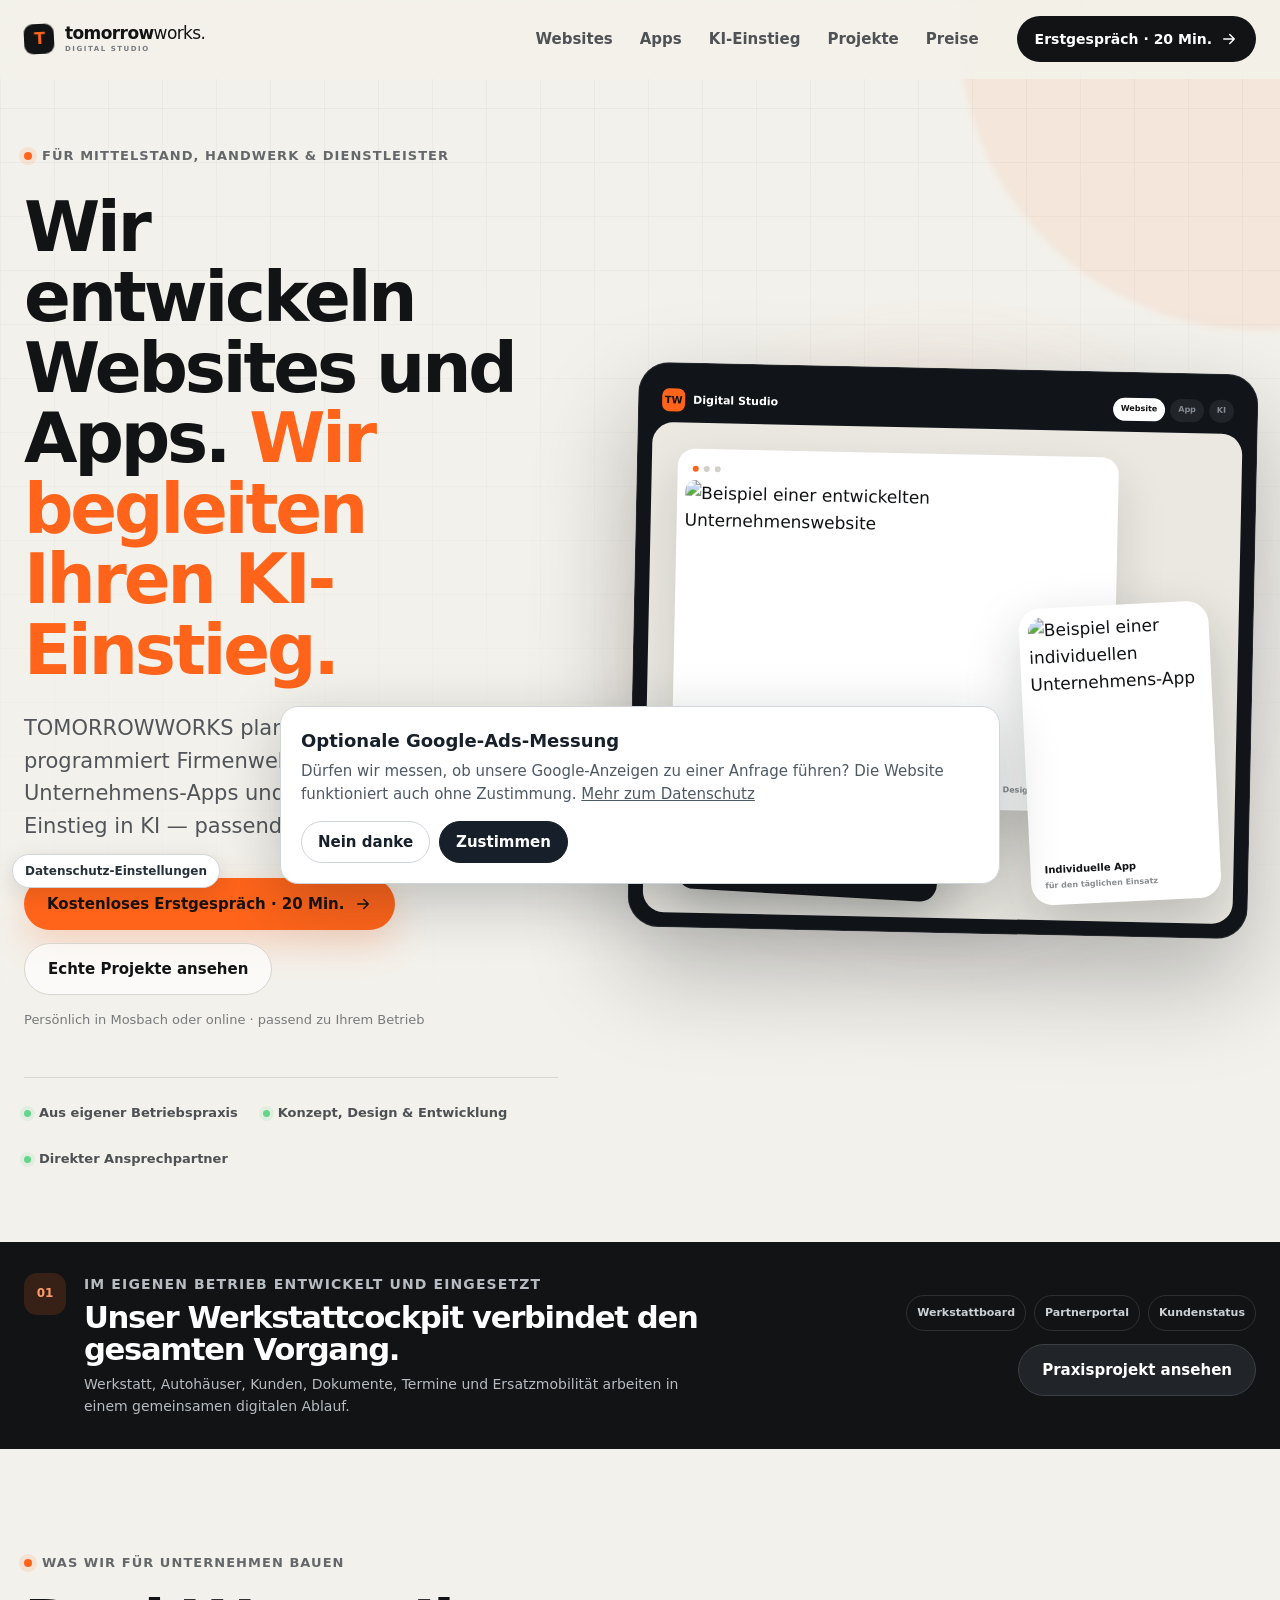
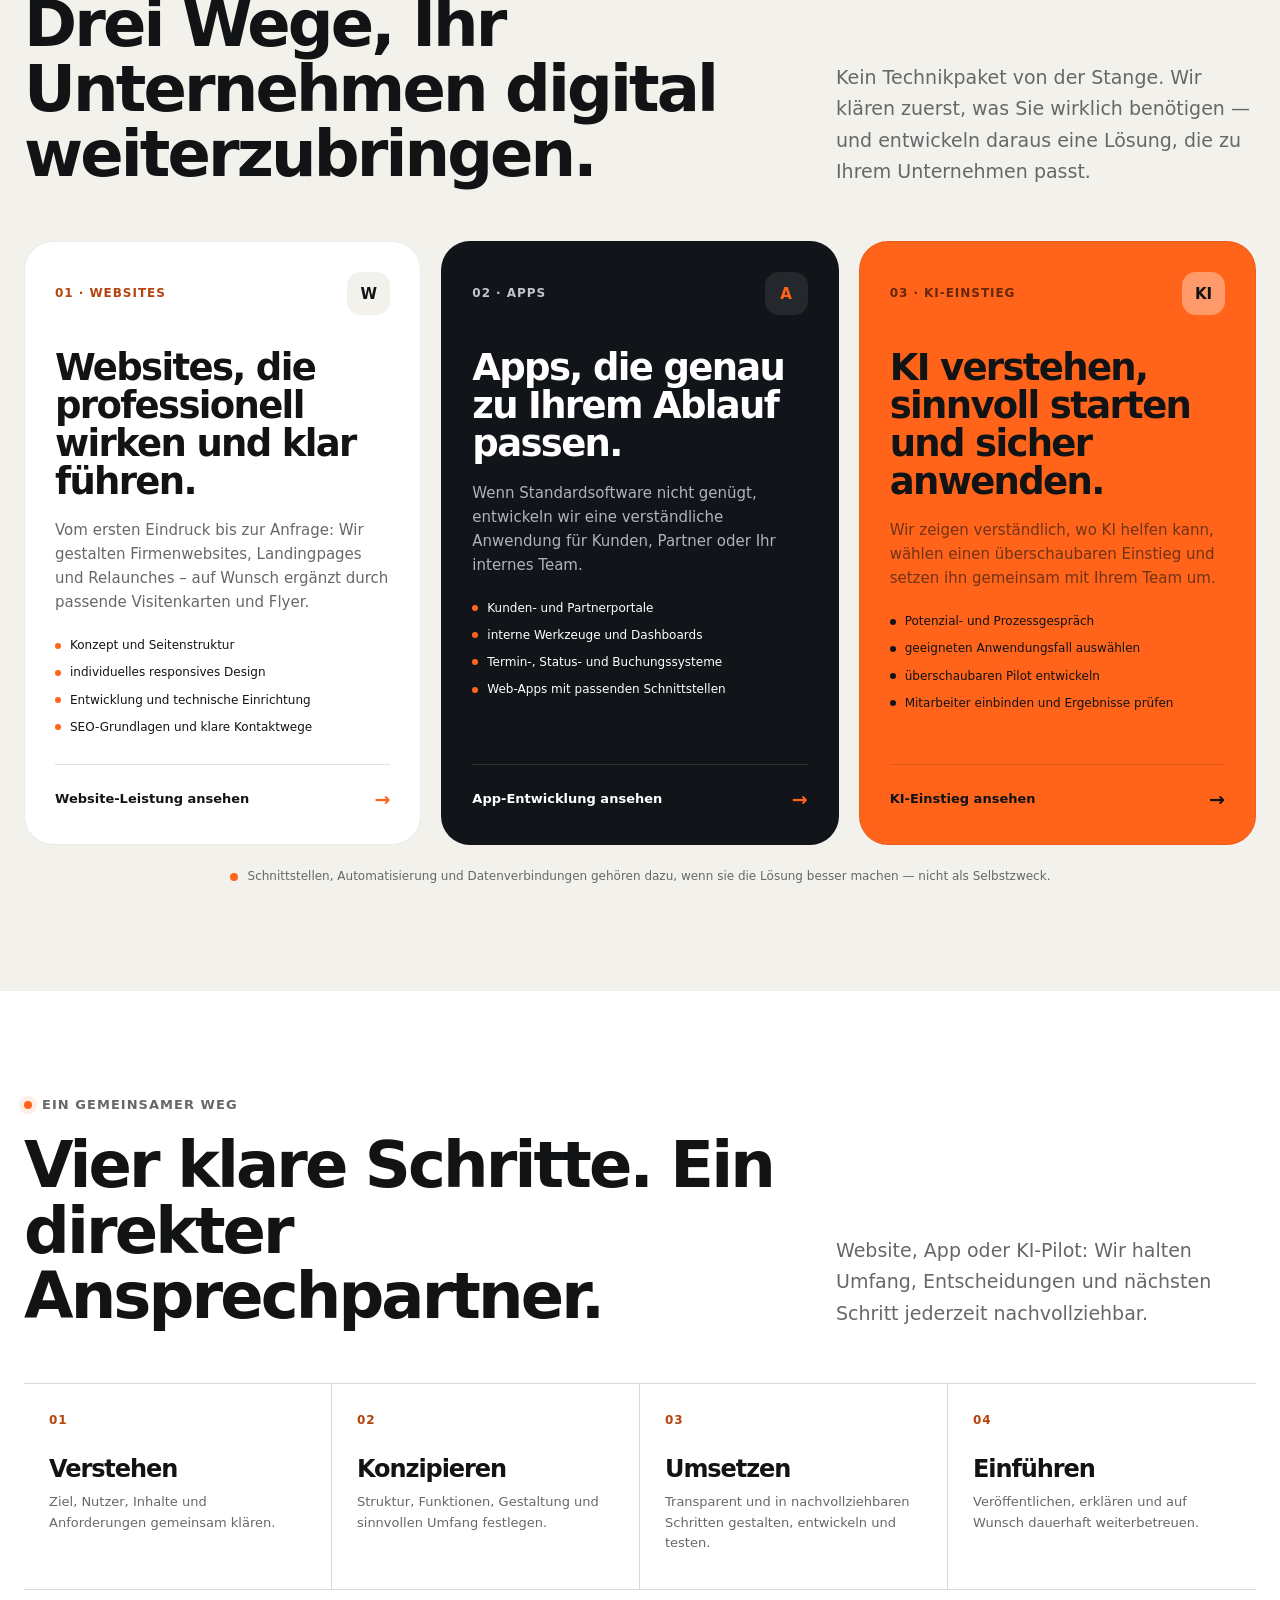
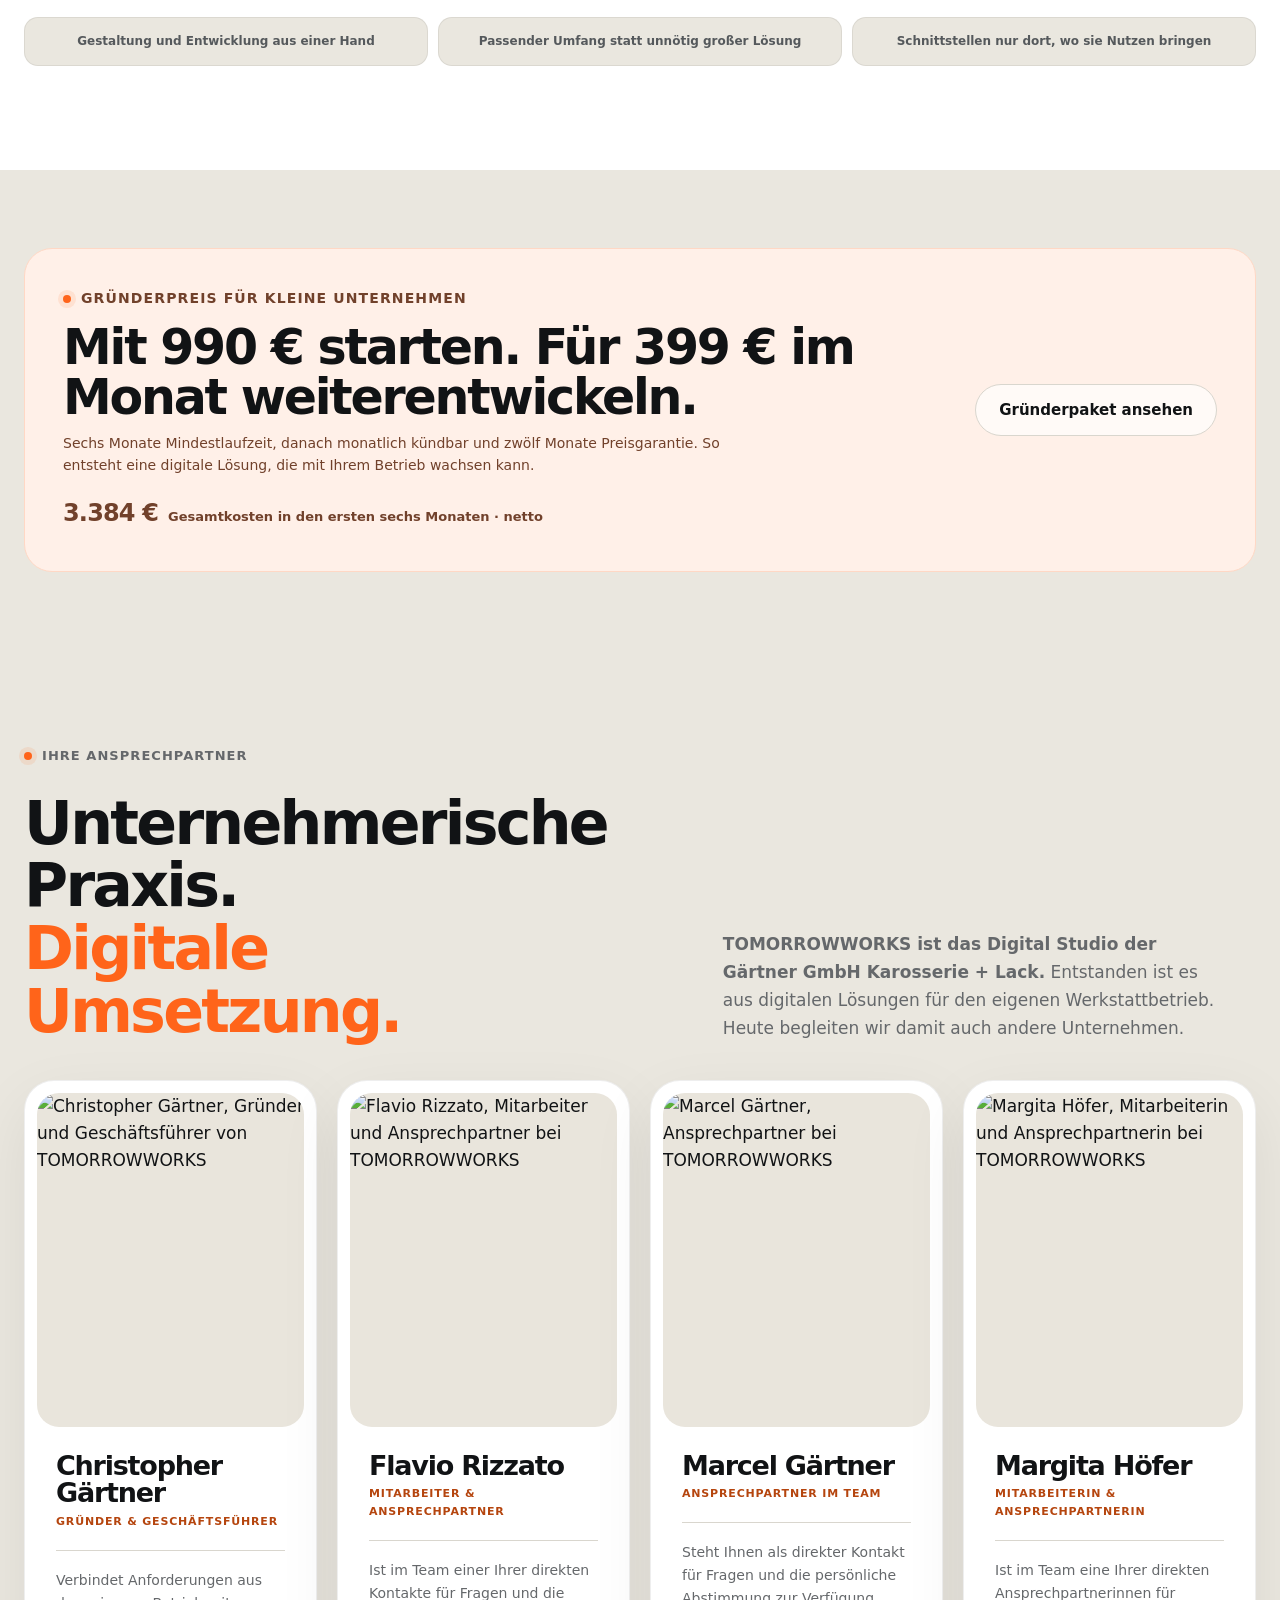
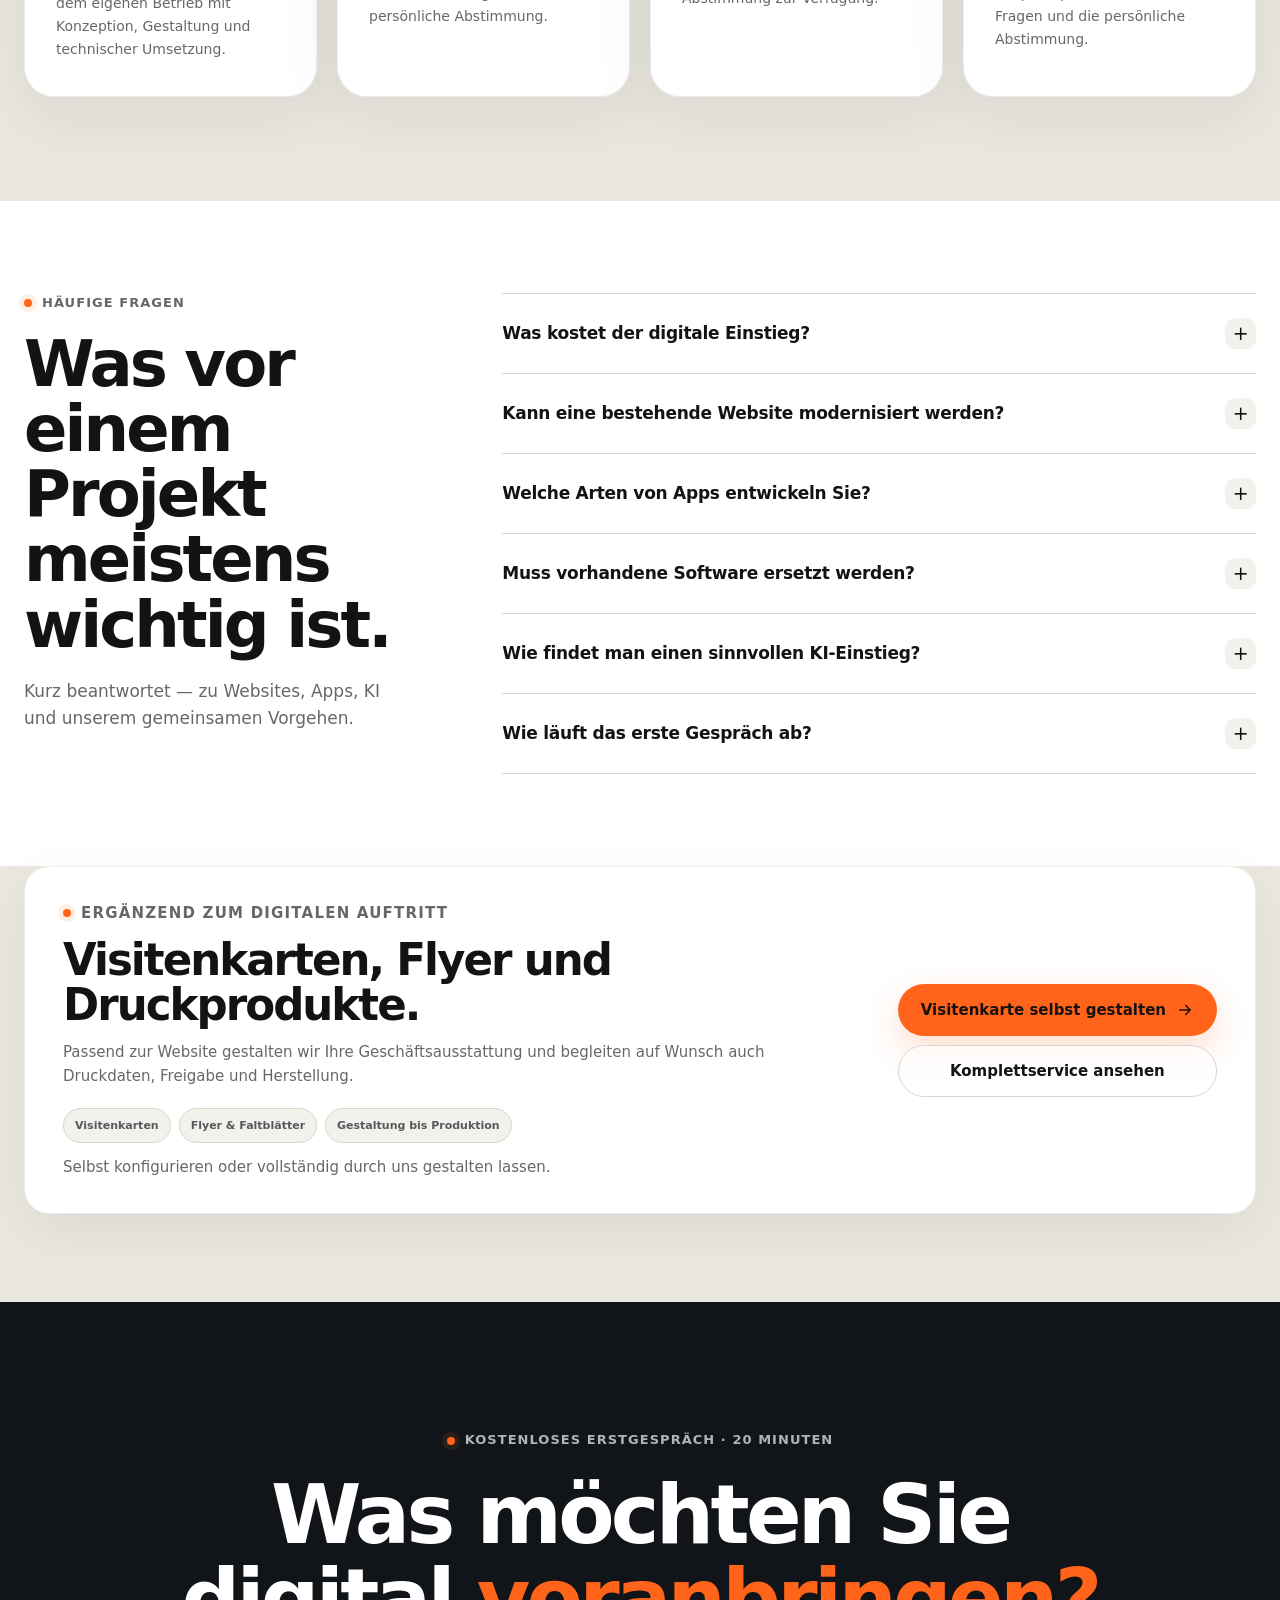
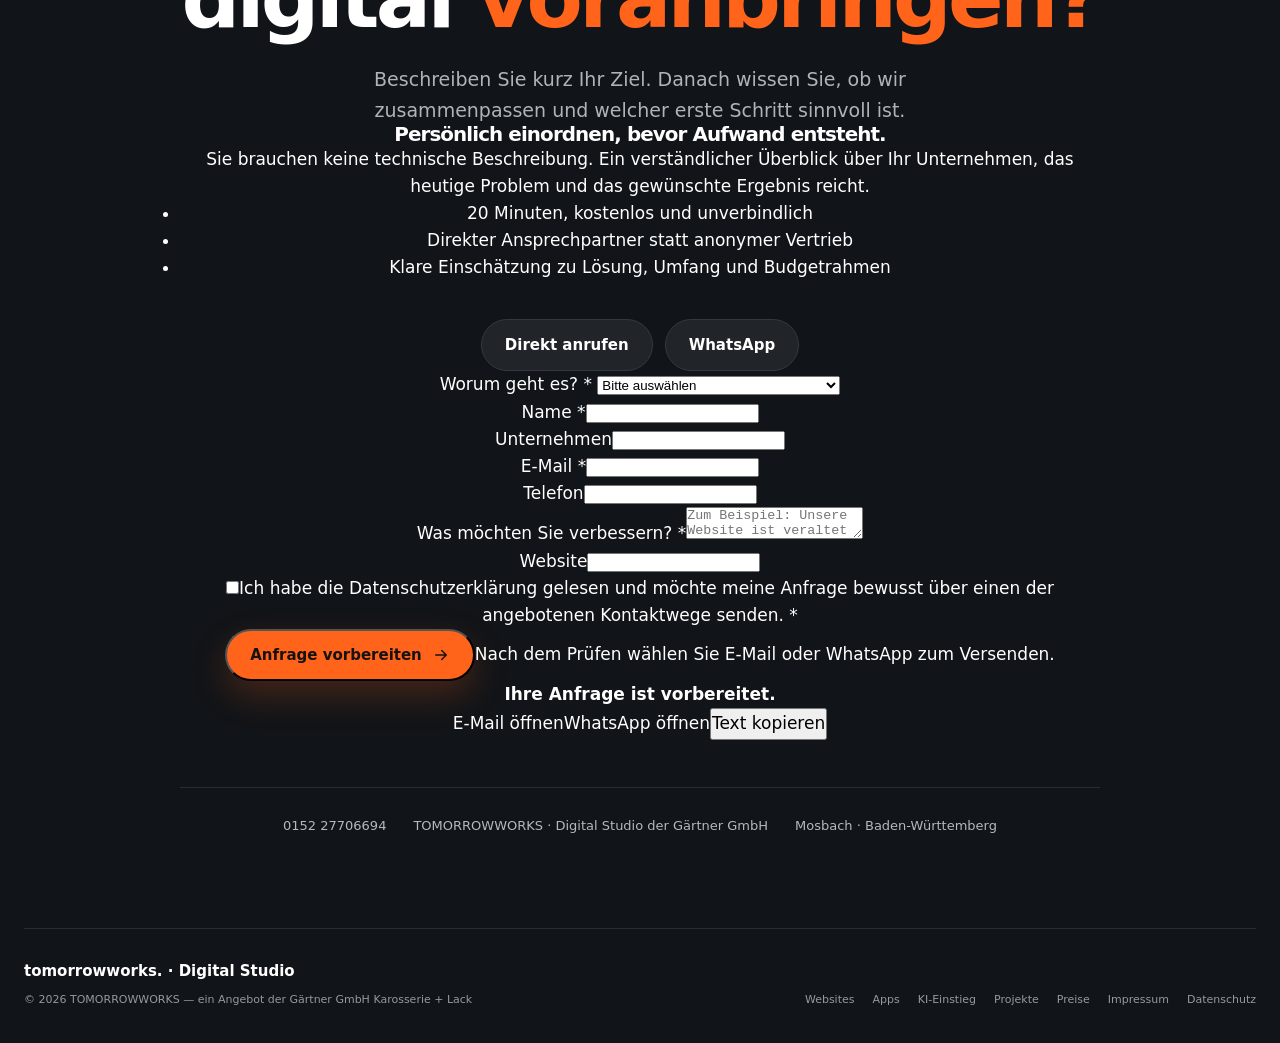
==== commit 4ba7dff2: "feat: add affordable founder pricing" ====
--- a/index.html
+++ b/index.html
@@ -1,859 +1,860 @@
-<!DOCTYPE html>
-<html lang="de">
-<head>
-<meta charset="UTF-8">
-<meta name="viewport" content="width=device-width, initial-scale=1.0">
-<meta name="description" content="TOMORROWWORKS entwickelt Websites, individuelle Apps und praxisnahe KI-Einstiege für Mittelstand, Handwerk und Dienstleister.">
-<title>TOMORROWWORKS | Websites, Apps &amp; KI für Unternehmen</title>
-<meta property="og:type" content="website">
-<meta property="og:title" content="TOMORROWWORKS — Websites, Apps &amp; KI für Unternehmen">
-<meta property="og:description" content="Websites, Apps und ein verständlicher KI-Einstieg für Mittelstand, Handwerk und Dienstleister — persönlich entwickelt in Mosbach.">
-<meta property="og:url" content="https://www.tomorrowworks-agentur.de/">
-<meta property="og:image" content="https://www.tomorrowworks-agentur.de/bilder/og_vorschau.jpg">
-<meta property="og:locale" content="de_DE">
-<meta name="twitter:card" content="summary_large_image">
-<meta name="theme-color" content="#f3f1eb">
-<link rel="canonical" href="https://www.tomorrowworks-agentur.de/">
-<link rel="icon" href="favicon.svg" type="image/svg+xml">
-<link rel="stylesheet" href="kontakt.css?v=1">
-<script>document.documentElement.classList.add('js');</script>
-<script type="application/ld+json">
-{
-  "@context": "https://schema.org",
-  "@type": "ProfessionalService",
-  "name": "TOMORROWWORKS · Digital Studio",
-  "url": "https://www.tomorrowworks-agentur.de/",
-  "description": "Digitalstudio für Firmenwebsites, individuelle Unternehmens-Apps und den praxisnahen Einstieg in KI für Mittelstand, Handwerk und Dienstleister.",
-  "knowsAbout": ["Webdesign", "Webentwicklung", "App-Entwicklung", "KI-Beratung", "Schnittstellen"],
-  "telephone": "+49 1522 7706694",
-  "email": "info@tomorrowworks-agentur.de",
-  "areaServed": "Deutschland",
-  "parentOrganization": {"@type": "Organization", "name": "Gärtner GmbH Karosserie + Lack"},
-  "address": {
-    "@type": "PostalAddress",
-    "streetAddress": "Binauer Höhe 4",
-    "postalCode": "74821",
-    "addressLocality": "Mosbach",
-    "addressCountry": "DE"
-  }
-}
-</script>
-<style>
-  :root{
-    --paper:#f3f1eb;
-    --paper-2:#eae7df;
-    --white:#fff;
-    --ink:#111315;
-    --muted:#65686b;
-    --line:#d9d6ce;
-    --night:#111418;
-    --night-2:#1a1e23;
-    --orange:#ff641a;
-    --orange-soft:#fff0e8;
-    --green:#62d58b;
-    --radius:28px;
-    --shadow:0 26px 80px rgba(27,29,31,.12);
-    --font:"Segoe UI Variable Display","Segoe UI Variable","Aptos","Inter",system-ui,-apple-system,BlinkMacSystemFont,"Helvetica Neue",Arial,sans-serif;
-  }
-  *{box-sizing:border-box;margin:0;padding:0}
-  html{scroll-behavior:smooth;scroll-padding-top:92px}
-  body{background:var(--paper);color:var(--ink);font-family:var(--font);font-size:17px;line-height:1.6;-webkit-font-smoothing:antialiased;overflow-x:hidden}
-  img{display:block;max-width:100%}
-  a{color:inherit;text-decoration:none}
-  button{font:inherit}
-  h1,h2,h3{font-weight:720;letter-spacing:-.045em;line-height:1.02}
-  .wrap{width:min(1240px,calc(100% - 48px));margin-inline:auto}
-  .skip{position:fixed;z-index:300;left:18px;top:12px;transform:translateY(-160%);background:var(--ink);color:#fff;padding:10px 16px;border-radius:10px;font-weight:700;transition:transform .2s}
-  .skip:focus{transform:none}
-  :focus-visible{outline:3px solid var(--orange);outline-offset:4px}
-  .eyebrow{display:flex;align-items:center;gap:10px;color:var(--muted);font-size:13px;font-weight:760;letter-spacing:.08em;text-transform:uppercase}
-  .eyebrow::before{content:"";width:8px;height:8px;border-radius:99px;background:var(--orange);box-shadow:0 0 0 5px rgba(255,100,26,.11)}
-  .eyebrow.light{color:#aeb4bb}
-  .section-head{display:grid;grid-template-columns:minmax(0,1fr) minmax(280px,420px);align-items:end;gap:48px;margin-bottom:54px}
-  .section-head h2{font-size:clamp(42px,5vw,68px);max-width:850px;margin-top:18px}
-  .section-head > p{color:var(--muted);font-size:19px;line-height:1.65}
-  .reveal{opacity:1;transform:none}
-  .js .reveal{opacity:0;transform:translateY(14px);transition:opacity .55s ease,transform .55s ease}
-  .js .reveal.is-visible{opacity:1;transform:none}
-
-  /* Header */
-  .site-header{position:fixed;z-index:100;inset:0 0 auto;background:rgba(243,241,235,.86);backdrop-filter:blur(18px);border-bottom:1px solid transparent;transition:border-color .25s,background .25s}
-  .site-header.scrolled{border-color:rgba(17,19,21,.09);background:rgba(243,241,235,.96)}
-  .nav-shell{min-height:78px;display:flex;align-items:center;gap:38px}
-  .brand{display:inline-flex;align-items:center;gap:11px;flex:none}
-  .brand-mark{width:30px;height:30px;border-radius:9px;background:var(--ink);color:var(--orange);display:grid;place-items:center;font-size:16px;font-weight:850;letter-spacing:-.08em;transform:rotate(-3deg)}
-  .brand-name{font-size:17px;font-weight:790;letter-spacing:-.035em}
-  .brand-name span{font-weight:440}
-  .desktop-nav{display:flex;align-items:center;gap:27px;margin-left:auto;color:#4f5255;font-size:15px;font-weight:640}
-  .desktop-nav a{position:relative;padding:26px 0}
-  .desktop-nav a::after{content:"";position:absolute;left:0;right:100%;bottom:19px;height:2px;background:var(--orange);transition:right .25s}
-  .desktop-nav a:hover::after{right:0}
-  .nav-cta{display:inline-flex;align-items:center;gap:8px;background:var(--ink);color:#fff;padding:12px 18px;border-radius:999px;font-size:14px;font-weight:720;transition:transform .2s,background .2s}
-  .nav-cta:hover{transform:translateY(-2px);background:#292d31}
-  .nav-cta svg,.button svg{width:18px;height:18px;fill:none;stroke:currentColor;stroke-width:2;stroke-linecap:round;stroke-linejoin:round}
-  .menu-button{display:none;width:44px;height:44px;border:1px solid var(--line);border-radius:13px;background:transparent;color:var(--ink);cursor:pointer;align-items:center;justify-content:center}
-  .menu-button i,.menu-button::before,.menu-button::after{content:"";display:block;width:19px;height:2px;background:currentColor;border-radius:10px;transition:transform .2s,opacity .2s}
-  .menu-button i{margin:5px 0}
-  .menu-button[aria-expanded="true"] i{opacity:0}
-  .menu-button[aria-expanded="true"]::before{transform:translateY(7px) rotate(45deg)}
-  .menu-button[aria-expanded="true"]::after{transform:translateY(-7px) rotate(-45deg)}
-
-  /* Hero */
-  .hero{position:relative;min-height:830px;padding:132px 0 72px;overflow:hidden}
-  .hero::before{content:"";position:absolute;width:600px;height:600px;border-radius:50%;background:rgba(255,100,26,.08);filter:blur(3px);right:-280px;top:-270px;pointer-events:none}
-  .hero::after{content:"";position:absolute;inset:0;background-image:linear-gradient(rgba(17,19,21,.035) 1px,transparent 1px),linear-gradient(90deg,rgba(17,19,21,.035) 1px,transparent 1px);background-size:54px 54px;mask-image:linear-gradient(to bottom,#000,transparent 84%);pointer-events:none}
-  .hero-grid{position:relative;z-index:1;display:grid;grid-template-columns:minmax(0,.92fr) minmax(500px,1.08fr);align-items:center;gap:72px}
-  .hero-copy{padding-top:14px}
-  .hero h1{font-size:clamp(58px,5.4vw,80px);max-width:720px;margin:25px 0 27px}
-  .hero h1 em{font-style:normal;color:var(--orange)}
-  .hero-lead{font-size:21px;line-height:1.55;color:#515559;max-width:650px}
-  .hero-lead strong{color:var(--ink);font-weight:720}
-  .hero-actions{display:flex;align-items:center;gap:13px;margin-top:36px;flex-wrap:wrap}
-  .button{min-height:52px;display:inline-flex;align-items:center;justify-content:center;gap:10px;border-radius:999px;padding:0 23px;font-size:15px;font-weight:740;transition:transform .2s,box-shadow .2s,background .2s}
-  .button:hover{transform:translateY(-2px)}
-  .button.primary{background:var(--orange);color:#17120f;box-shadow:0 14px 35px rgba(255,100,26,.22)}
-  .button.primary:hover{box-shadow:0 18px 44px rgba(255,100,26,.28);background:#ff7332}
-  .button.secondary{background:rgba(255,255,255,.68);border:1px solid var(--line)}
-  .button.secondary:hover{background:#fff}
-  .hero-note{margin-top:15px;color:#777a7d;font-size:13px}
-  .hero-proof{display:flex;gap:25px;flex-wrap:wrap;margin-top:46px;padding-top:25px;border-top:1px solid var(--line);color:#4e5154;font-size:13px;font-weight:650}
-  .hero-proof span{display:flex;align-items:center;gap:8px}
-  .hero-proof i{width:7px;height:7px;background:var(--green);border-radius:50%;box-shadow:0 0 0 4px rgba(98,213,139,.13)}
-
-  .product-stage{position:relative;min-height:610px;display:grid;place-items:center}
-  .stage-glow{position:absolute;width:470px;height:470px;border-radius:50%;background:linear-gradient(135deg,rgba(255,100,26,.34),rgba(114,126,255,.16));filter:blur(55px);opacity:.72}
-  .console{position:relative;z-index:2;width:min(100%,610px);background:var(--night);color:#fff;border-radius:32px;padding:17px;box-shadow:0 40px 100px rgba(17,20,24,.32);transform:rotate(1.5deg);border:1px solid rgba(255,255,255,.09)}
-  .console-bar{height:48px;display:flex;align-items:center;justify-content:space-between;padding:0 10px 0 7px;color:#aeb4bb;font-size:12px}
-  .console-brand{display:flex;align-items:center;gap:9px;color:#f5f6f7;font-weight:700}
-  .console-brand b{width:22px;height:22px;border-radius:7px;background:var(--orange);color:var(--night);display:grid;place-items:center;font-size:11px}
-  .live{display:flex;align-items:center;gap:7px}
-  .live i{width:7px;height:7px;border-radius:50%;background:var(--green);box-shadow:0 0 0 5px rgba(98,213,139,.1)}
-  .console-body{display:grid;grid-template-columns:155px 1fr;min-height:440px;background:#f7f7f5;color:var(--ink);border-radius:22px;overflow:hidden}
-  .console-side{background:#ededea;padding:22px 14px;border-right:1px solid #deded9}
-  .console-side p{font-size:10px;text-transform:uppercase;letter-spacing:.1em;color:#8c8f91;margin:4px 9px 13px;font-weight:750}
-  .console-side span{display:flex;align-items:center;gap:9px;padding:10px 9px;border-radius:9px;font-size:12px;color:#5f6264;margin-bottom:4px}
-  .console-side span.active{background:#fff;color:var(--ink);font-weight:700;box-shadow:0 5px 16px rgba(15,18,20,.06)}
-  .console-side i{width:7px;height:7px;border-radius:3px;background:#b7b9ba}
-  .console-side .active i{background:var(--orange)}
-  .console-main{padding:27px 25px}
-  .console-title{display:flex;align-items:start;justify-content:space-between;gap:15px;margin-bottom:21px}
-  .console-title small{display:block;color:#898c8e;font-size:10px;text-transform:uppercase;letter-spacing:.09em;font-weight:750;margin-bottom:5px}
-  .console-title .ui-heading{font-size:22px;line-height:1.15;letter-spacing:-.035em;font-weight:720}
-  .demo-label{background:#ebe9e4;border:1px solid #ddd9d1;border-radius:999px;padding:6px 9px;color:#737678;font-size:9px;font-weight:750;text-transform:uppercase;letter-spacing:.08em;white-space:nowrap}
-  .incoming{background:#fff;border:1px solid #e2e1dc;border-radius:16px;padding:16px;box-shadow:0 12px 30px rgba(23,26,28,.06)}
-  .incoming-top{display:flex;align-items:center;justify-content:space-between;gap:12px}
-  .mail-from{display:flex;align-items:center;gap:10px;font-size:12px;font-weight:720}
-  .avatar{width:31px;height:31px;border-radius:10px;background:#172027;color:#fff;display:grid;place-items:center;font-size:10px}
-  .incoming time{font-size:10px;color:#9a9c9d}
-  .incoming .ui-subheading{font-size:14px;margin:13px 0 7px;font-weight:720}
-  .incoming > p{font-size:11px;color:#777a7c;line-height:1.5}
-  .attachment{display:flex;align-items:center;gap:9px;background:#f4f3ef;border-radius:10px;padding:9px 10px;margin-top:12px;font-size:10px;color:#575a5c}
-  .attachment b{width:27px;height:27px;border-radius:8px;background:var(--orange-soft);color:var(--orange);display:grid;place-items:center;font-size:9px}
-  .automation-line{display:grid;grid-template-columns:1fr 30px 1fr;align-items:center;gap:7px;margin-top:14px}
-  .auto-card{border:1px solid #e0ded8;background:#f0efeb;border-radius:13px;padding:12px}
-  .auto-card small{font-size:9px;color:#8a8d8f;text-transform:uppercase;letter-spacing:.07em;font-weight:750}
-  .auto-card strong{display:block;font-size:12px;margin-top:4px}
-  .auto-card.warning{background:var(--orange-soft);border-color:#ffd2bb}
-  .auto-card.warning small{color:#bd531d}
-  .flow-arrow{color:#a5a7a8;text-align:center;font-size:17px}
-  .approval{display:flex;align-items:center;justify-content:space-between;gap:12px;margin-top:14px;border:1px solid #d9d8d2;border-radius:13px;padding:12px;background:#fff}
-  .approval p{font-size:11px;line-height:1.4}
-  .approval p b{display:block}
-  .approve-button{display:inline-block;border:0;background:var(--ink);color:#fff;border-radius:9px;padding:8px 11px;font-size:10px;font-weight:730;white-space:nowrap}
-  .practice-card{position:absolute;z-index:3;right:-20px;bottom:4px;width:220px;background:#fff;padding:9px;border-radius:18px;box-shadow:0 18px 50px rgba(17,19,21,.18);transform:rotate(-4deg)}
-  .practice-card img{width:100%;height:112px;object-fit:cover;border-radius:12px;filter:saturate(.8)}
-  .practice-card p{padding:9px 6px 4px;font-size:11px;line-height:1.35;font-weight:700}
-  .practice-card p span{display:block;color:var(--muted);font-weight:520;margin-top:2px}
-
-  /* Direkter Praxisbeweis */
-  .practice-proof{position:relative;z-index:5;background:var(--ink);color:#fff;padding:31px 0}
-  .practice-proof-grid{display:grid;grid-template-columns:minmax(0,1.15fr) minmax(360px,.85fr);gap:48px;align-items:center}
-  .practice-proof-copy{display:grid;grid-template-columns:auto 1fr;gap:18px;align-items:start}
-  .practice-proof-no{display:grid;place-items:center;width:42px;height:42px;border-radius:13px;background:rgba(255,100,26,.16);color:#ff9b6a;font-size:12px;font-weight:850}
-  .practice-proof-kicker{color:#ff9b6a;font-size:12px;font-weight:820;letter-spacing:.08em;text-transform:uppercase}
-  .practice-proof h2{font-size:clamp(24px,2.4vw,36px);margin:7px 0 8px}
-  .practice-proof p{color:#b6bcc1;font-size:14px;max-width:720px}
-  .practice-proof-actions{display:flex;justify-content:flex-end;align-items:center;gap:13px;flex-wrap:wrap}
-  .practice-proof .button.secondary{color:#fff;background:#21252a;border-color:#3a4046}
-  .practice-proof-facts{display:flex;gap:8px;flex-wrap:wrap}
-  .practice-proof-facts span{padding:8px 10px;border:1px solid rgba(255,255,255,.12);border-radius:999px;color:#cbd0d4;font-size:11px;font-weight:680}
-
-  /* Problem */
-  .problem{padding:132px 0}
-  .problem-grid{display:grid;grid-template-columns:.8fr 1.2fr;gap:90px;align-items:start}
-  .problem h2{font-size:clamp(45px,5.5vw,72px);max-width:830px;margin:18px 0 29px}
-  .problem-copy{color:var(--muted);font-size:20px;max-width:760px}
-  .frictions{display:grid;gap:12px;margin-top:3px}
-  .friction{display:grid;grid-template-columns:48px 1fr;gap:16px;align-items:center;background:rgba(255,255,255,.65);border:1px solid rgba(17,19,21,.08);border-radius:18px;padding:17px 20px}
-  .friction i{width:43px;height:43px;border-radius:13px;background:var(--orange-soft);color:var(--orange);display:grid;place-items:center;font-style:normal;font-size:13px;font-weight:820}
-  .friction b{font-size:15px}
-  .friction p{color:var(--muted);font-size:13px;line-height:1.45;margin-top:2px}
-
-  /* Case study */
-  .cases{background:var(--night);color:#fff;padding:128px 0;border-radius:48px 48px 0 0}
-  .cases .section-head > p{color:#9da3a9}
-  .case-feature{display:grid;grid-template-columns:minmax(0,1.18fr) minmax(330px,.82fr);gap:28px;background:var(--night-2);border:1px solid rgba(255,255,255,.09);border-radius:32px;padding:26px;overflow:hidden}
-  .browser-frame{background:#ecece9;border-radius:22px;overflow:hidden;min-height:520px;display:flex;flex-direction:column}
-  .browser-top{height:42px;background:#2a2e33;display:flex;align-items:center;gap:6px;padding:0 15px}
-  .browser-top i{width:8px;height:8px;border-radius:50%;background:#62676d}
-  .browser-top i:first-child{background:#ff6c52}.browser-top i:nth-child(2){background:#ffbf41}.browser-top i:nth-child(3){background:#54c979}
-  .browser-frame picture{display:flex;flex:1}
-  .browser-frame img{width:100%;height:100%;object-fit:cover;object-position:top}
-  .cockpit-frame{background:#e8e8e4}
-  .cockpit-photo{position:relative;min-height:520px;margin:0;border-radius:22px;overflow:hidden;background:#22282e}
-  .cockpit-photo picture{display:block;width:100%;height:100%}
-  .cockpit-photo img{display:block;width:100%;height:100%;min-height:520px;object-fit:cover;object-position:56% center}
-  .cockpit-visual-note{position:absolute;left:16px;bottom:15px;padding:7px 10px;border:1px solid rgba(255,255,255,.16);border-radius:999px;background:rgba(17,19,21,.72);color:rgba(255,255,255,.84);font-size:8px;font-weight:760;letter-spacing:.07em;text-transform:uppercase;backdrop-filter:blur(9px)}
-  .cockpit-map{flex:1;min-height:478px;display:flex;flex-direction:column;padding:22px;background:linear-gradient(145deg,#f8f7f3 0%,#e8e9e6 100%);color:var(--ink)}
-  .cockpit-map-head{display:flex;align-items:center;justify-content:space-between;gap:15px;margin-bottom:13px}
-  .cockpit-map-brand{display:flex;align-items:center;gap:9px;font-size:10px;font-weight:820;letter-spacing:-.01em}
-  .cockpit-map-brand i{width:25px;height:25px;display:grid;place-items:center;border-radius:8px;background:var(--ink);color:var(--orange);font-style:normal;font-size:10px}
-  .cockpit-live{display:flex;align-items:center;gap:7px;color:#5e6561;font-size:8px;font-weight:780;letter-spacing:.07em;text-transform:uppercase}
-  .cockpit-live::before{content:"";width:7px;height:7px;border-radius:50%;background:var(--green);box-shadow:0 0 0 4px rgba(98,213,139,.15)}
-  .cockpit-core{background:#fff;border:1px solid #dcdcd7;border-radius:18px;padding:17px;box-shadow:0 14px 38px rgba(17,19,21,.07)}
-  .cockpit-core-top{display:flex;align-items:flex-start;justify-content:space-between;gap:14px;margin-bottom:13px}
-  .cockpit-core-top small{display:block;color:#969a9b;font-size:7px;font-weight:800;letter-spacing:.09em;text-transform:uppercase}
-  .cockpit-core-top b{display:block;font-size:18px;letter-spacing:-.035em;margin-top:2px}
-  .cockpit-core-top span{background:var(--orange-soft);color:#a74617;border-radius:999px;padding:6px 8px;font-size:7px;font-weight:800;text-transform:uppercase;letter-spacing:.05em}
-  .cockpit-tools{display:grid;grid-template-columns:repeat(4,1fr);gap:7px;margin-bottom:11px}
-  .cockpit-tool{background:#f5f4f0;border:1px solid #e7e4dd;border-radius:10px;padding:9px 7px}
-  .cockpit-tool i{display:block;width:7px;height:7px;border-radius:2px;background:var(--orange);margin-bottom:7px}
-  .cockpit-tool b{display:block;font-size:8px;line-height:1.2;letter-spacing:0}
-  .cockpit-queue{border:1px solid #e8e6df;border-radius:11px;overflow:hidden}
-  .cockpit-queue-row{display:grid;grid-template-columns:1.1fr .9fr auto;align-items:center;gap:8px;padding:8px 10px;border-bottom:1px solid #eceae5;color:#707477;font-size:7px}
-  .cockpit-queue-row:last-child{border-bottom:0}
-  .cockpit-queue-row b{color:var(--ink);font-size:8px;letter-spacing:0}
-  .cockpit-queue-row em{font-style:normal;border-radius:999px;padding:3px 6px;background:#eaf7ee;color:#39794f;font-weight:780;white-space:nowrap}
-  .cockpit-queue-row:nth-child(2) em{background:var(--orange-soft);color:#a74617}
-  .cockpit-network{position:relative;display:grid;grid-template-columns:repeat(3,1fr);gap:9px;margin-top:13px;padding-top:19px}
-  .cockpit-network::before{content:"";position:absolute;left:16.5%;right:16.5%;top:8px;height:1px;background:#bfc2bd}
-  .cockpit-node{position:relative;min-height:92px;padding:12px 11px;background:#fff;border:1px solid #dcdcd7;border-radius:13px;box-shadow:0 8px 22px rgba(17,19,21,.045)}
-  .cockpit-node::before{content:"";position:absolute;left:50%;top:-12px;width:1px;height:12px;background:#bfc2bd}
-  .cockpit-node small{display:block;color:var(--orange);font-size:7px;font-weight:820;letter-spacing:.08em;text-transform:uppercase}
-  .cockpit-node b{display:block;font-size:11px;margin:5px 0 4px;letter-spacing:-.02em}
-  .cockpit-node span{display:block;color:#777b7d;font-size:7px;line-height:1.35}
-  .cockpit-caption{margin-top:auto;padding-top:11px;color:#74787a;font-size:8px;text-align:center}
-  .case-copy{display:flex;flex-direction:column;padding:25px 22px 22px}
-  .case-label{width:max-content;background:rgba(98,213,139,.12);border:1px solid rgba(98,213,139,.28);color:#83e7a6;border-radius:999px;padding:7px 11px;font-size:10px;font-weight:780;letter-spacing:.08em;text-transform:uppercase}
-  .case-copy h3{font-size:clamp(34px,4vw,52px);margin:25px 0 19px}
-  .case-copy > p{color:#aeb4ba;font-size:17px}
-  .case-list{list-style:none;margin:31px 0 35px;display:grid;gap:14px}
-  .case-list li{display:flex;align-items:center;gap:11px;color:#d4d7da;font-size:14px}
-  .case-list li::before{content:"✓";width:24px;height:24px;border-radius:8px;background:rgba(255,100,26,.15);color:var(--orange);display:grid;place-items:center;font-size:12px;font-weight:900}
-  .text-link{display:inline-flex;align-items:center;gap:9px;width:max-content;margin-top:auto;font-weight:730;font-size:14px;color:#fff}
-  .text-link::after{content:"→";color:var(--orange);transition:transform .2s}
-  .text-link:hover::after{transform:translateX(4px)}
-  .case-small-grid{display:grid;grid-template-columns:repeat(2,1fr);gap:28px;margin-top:28px}
-  .case-small{display:grid;grid-template-columns:220px 1fr;background:#171b20;border:1px solid rgba(255,255,255,.08);border-radius:26px;overflow:hidden;transition:transform .25s,border-color .25s}
-  .case-small:hover{transform:translateY(-4px);border-color:rgba(255,100,26,.4)}
-  .case-small picture{min-height:260px}
-  .case-small img{width:100%;height:100%;object-fit:cover}
-  .case-small-content{padding:29px 27px;display:flex;flex-direction:column}
-  .case-small-content small{color:var(--orange);font-size:10px;font-weight:780;letter-spacing:.09em;text-transform:uppercase}
-  .case-small-content h3{font-size:26px;margin:12px 0 13px}
-  .case-small-content p{font-size:13px;color:#9ea4aa;line-height:1.55}
-  .case-small-content .text-link{margin-top:20px}
-  .case-reference{grid-column:1/-1;grid-template-columns:minmax(360px,.88fr) minmax(0,1.12fr)}
-  .case-reference picture{min-height:320px;max-height:320px;background:#24282b;overflow:hidden}
-  .case-reference>picture img{object-position:center 58%;transform:scale(1.08);transform-origin:center bottom}
-  .case-reference .case-small-content{padding:38px 40px;justify-content:center}
-  .case-reference .case-small-content h3{font-size:32px;max-width:680px}
-  .case-reference .case-small-content p{font-size:15px;max-width:690px}
-  .case-reference-rizzato{grid-template-columns:minmax(0,1.08fr) minmax(390px,.92fr)}
-  .case-reference-rizzato .case-small-content{order:1}
-  .case-reference-rizzato .reference-duo{order:2}
-  .reference-duo{position:relative;min-height:340px;overflow:hidden;background:#e9e5dc}
-  .reference-duo figure{margin:0}
-  .reference-main{position:absolute;inset:0}
-  .reference-main img{height:calc(100% + 34px);object-position:center top}
-  .reference-inset{position:absolute;right:18px;bottom:18px;width:59%;height:48%;overflow:hidden;border:5px solid #fff;border-radius:14px;box-shadow:0 18px 42px rgba(14,18,22,.36)}
-  .reference-inset img{object-position:top center}
-
-  /* Flow */
-  .flow{padding:132px 0;background:#fff}
-  .flow-board{display:grid;grid-template-columns:1fr 56px 1fr 56px 1fr;align-items:stretch;margin-top:18px}
-  .flow-step{position:relative;border:1px solid #e1dfd8;border-radius:24px;padding:30px;background:#faf9f6;min-height:280px;overflow:hidden}
-  .flow-step::after{content:attr(data-step);position:absolute;right:-4px;bottom:-35px;font-size:130px;font-weight:800;line-height:1;color:#ece9e2;letter-spacing:-.08em}
-  .flow-step.accent{background:var(--orange-soft);border-color:#ffd4bf}
-  .flow-step.accent::after{color:#ffe0d0}
-  .flow-icon{width:46px;height:46px;border-radius:14px;background:var(--ink);color:#fff;display:grid;place-items:center;font-size:16px;font-weight:800;margin-bottom:42px}
-  .flow-step.accent .flow-icon{background:var(--orange);color:var(--ink)}
-  .flow-step h3{position:relative;z-index:1;font-size:26px;margin-bottom:12px}
-  .flow-step p{position:relative;z-index:1;color:var(--muted);font-size:14px;max-width:280px}
-  .flow-connector{display:grid;place-items:center;color:#9c9d9b;font-size:24px}
-  .flow-note{text-align:center;color:var(--muted);font-size:13px;margin-top:25px}
-  .scenario-board{background:var(--night);color:#fff;border-radius:32px;padding:27px;border:1px solid rgba(255,255,255,.08);box-shadow:0 28px 70px rgba(18,20,23,.16)}
-  .scenario-top{display:flex;align-items:center;justify-content:space-between;gap:24px;padding:4px 3px 24px}
-  .scenario-top > span{font-size:11px;font-weight:780;letter-spacing:.09em;text-transform:uppercase;color:#aeb4ba}
-  .scenario-facts{display:flex;gap:8px;flex-wrap:wrap;justify-content:flex-end}
-  .scenario-facts span{background:#24282d;border:1px solid rgba(255,255,255,.08);border-radius:999px;padding:6px 10px;color:#cbd0d4;font-size:10px;font-weight:680}
-  .scenario-grid{display:grid;grid-template-columns:1fr 42px 1.12fr 42px 1fr;align-items:stretch}
-  .scenario-column{border-radius:22px;padding:25px;min-height:390px}
-  .scenario-column.input{background:#20242a}
-  .scenario-column.process{background:var(--orange-soft);color:var(--ink)}
-  .scenario-column.output{background:#f7f7f4;color:var(--ink)}
-  .scenario-column > small{display:block;font-size:9px;font-weight:800;letter-spacing:.1em;text-transform:uppercase;color:#858c92;margin-bottom:9px}
-  .scenario-column.process > small{color:#b95623}.scenario-column.output > small{color:#737779}
-  .scenario-column h3{font-size:25px;letter-spacing:-.035em;margin-bottom:24px}
-  .scenario-mail{background:#2a2f35;border:1px solid rgba(255,255,255,.08);border-radius:14px;padding:14px}
-  .scenario-mail-head{display:flex;align-items:center;justify-content:space-between;gap:10px;font-size:10px;color:#8f969c}
-  .scenario-mail-head b{color:#fff;font-size:11px}
-  .scenario-mail p{font-size:11px;color:#c4c9cd;line-height:1.5;margin-top:13px}
-  .scenario-files{display:grid;gap:8px;margin-top:12px}
-  .scenario-file{display:flex;align-items:center;gap:9px;background:#292e34;border-radius:10px;padding:9px;font-size:10px;color:#c6cbd0}
-  .scenario-file b{width:27px;height:27px;display:grid;place-items:center;border-radius:8px;background:#353b42;color:var(--orange);font-size:8px}
-  .process-list{display:grid;gap:9px}
-  .process-item{display:grid;grid-template-columns:28px 1fr auto;align-items:center;gap:9px;background:rgba(255,255,255,.55);border:1px solid rgba(255,100,26,.14);border-radius:12px;padding:10px}
-  .process-item > b{width:28px;height:28px;border-radius:9px;background:#fff;display:grid;place-items:center;color:var(--orange);font-size:10px}
-  .process-item p{font-size:11px;line-height:1.3;font-weight:700}
-  .process-item em{font-style:normal;color:#8b5a43;font-size:8px;font-weight:750;text-transform:uppercase;letter-spacing:.06em}
-  .process-item.check{background:#fff2ea;border-color:#ffb792}
-  .process-item.check > b{background:var(--orange);color:var(--ink)}
-  .output-card{background:#fff;border:1px solid #e3e1dc;border-radius:14px;padding:15px;box-shadow:0 10px 26px rgba(20,22,24,.06)}
-  .output-card + .output-card{margin-top:10px}
-  .output-card small{display:block;color:#929597;font-size:8px;text-transform:uppercase;letter-spacing:.08em;font-weight:780;margin-bottom:5px}
-  .output-card b{display:block;font-size:12px}
-  .output-card p{color:#777a7c;font-size:10px;line-height:1.45;margin-top:4px}
-  .scenario-arrow{display:grid;place-items:center;color:#747b82;font-size:23px}
-  .scenario-safety{display:flex;align-items:center;gap:10px;margin-top:18px;padding:14px 17px;border:1px solid rgba(98,213,139,.2);background:rgba(98,213,139,.07);border-radius:14px;color:#cbd5cf;font-size:11px}
-  .scenario-safety i{width:9px;height:9px;border-radius:50%;background:var(--green);box-shadow:0 0 0 5px rgba(98,213,139,.1);flex:none}
-
-  /* Capabilities */
-  .capabilities{padding:132px 0}
-  .bento{display:grid;grid-template-columns:1.05fr .95fr .95fr;grid-template-rows:auto auto;gap:20px}
-  .bento-card{position:relative;background:#fff;border:1px solid rgba(17,19,21,.08);border-radius:26px;padding:31px;min-height:260px;overflow:hidden;transition:transform .25s,box-shadow .25s}
-  .bento-card:hover{transform:translateY(-4px);box-shadow:0 20px 50px rgba(23,25,27,.08)}
-  .bento-card.large{grid-row:span 2;min-height:540px;background:var(--ink);color:#fff}
-  .bento-card.orange{background:var(--orange);color:var(--ink)}
-  .bento-card .num{display:block;color:var(--orange);font-size:11px;font-weight:820;letter-spacing:.11em;text-transform:uppercase;margin-bottom:45px}
-  .bento-card.orange .num{color:#66250a}.bento-card.large .num{color:#91979d}
-  .bento-card h3{font-size:29px;max-width:330px;margin-bottom:13px}
-  .bento-card p{color:var(--muted);font-size:14px;max-width:340px}
-  .bento-card.orange p{color:#662c12}.bento-card.large p{color:#aeb4ba}
-  .doc-stack{position:absolute;left:30px;right:30px;bottom:30px;display:grid;gap:10px}
-  .doc-row{display:flex;align-items:center;gap:11px;background:#23272c;border:1px solid rgba(255,255,255,.08);padding:13px;border-radius:13px;font-size:11px;color:#c5c9cd}
-  .doc-row b{width:32px;height:32px;border-radius:9px;background:#30353b;color:var(--orange);display:grid;place-items:center;font-size:9px}
-  .doc-row span{margin-left:auto;color:#747b82;font-size:9px}
-  .mini-pills{display:flex;gap:7px;flex-wrap:wrap;margin-top:34px}
-  .mini-pills span{font-size:10px;font-weight:700;border:1px solid rgba(17,19,21,.14);border-radius:999px;padding:7px 9px;background:rgba(255,255,255,.28)}
-
-  /* Measurement */
-  .measurement{padding:0 0 132px}
-  .measurement-shell{display:grid;grid-template-columns:.78fr 1.22fr;background:var(--night);color:#fff;border-radius:32px;overflow:hidden}
-  .measurement-copy{padding:52px}
-  .measurement-copy h2{font-size:clamp(38px,4.6vw,58px);margin:20px 0 24px}
-  .measurement-copy > p{color:#aeb4ba;font-size:16px}
-  .measurement-note{margin-top:34px;padding-top:22px;border-top:1px solid rgba(255,255,255,.1);color:#7f878e;font-size:11px;line-height:1.55}
-  .measure-panel{background:#1b1f24;border-left:1px solid rgba(255,255,255,.08);padding:31px;display:flex;flex-direction:column}
-  .measure-head{display:flex;align-items:center;justify-content:space-between;gap:20px;margin-bottom:18px}
-  .measure-head b{font-size:15px}.measure-head span{color:#81e4a3;font-size:9px;font-weight:780;text-transform:uppercase;letter-spacing:.08em;background:rgba(98,213,139,.1);border:1px solid rgba(98,213,139,.2);border-radius:999px;padding:6px 9px}
-  .measure-list{display:grid;gap:9px}
-  .measure-row{display:grid;grid-template-columns:1.05fr .8fr 20px .8fr;align-items:center;gap:11px;border:1px solid rgba(255,255,255,.08);background:#23272c;border-radius:13px;padding:13px 14px}
-  .measure-row > b{font-size:11px}
-  .measure-row span{font-size:9px;color:#8e969d;background:#1a1e22;border-radius:8px;padding:7px 8px;text-align:center}
-  .measure-row i{font-style:normal;color:var(--orange);text-align:center}
-  .measure-footer{display:grid;grid-template-columns:repeat(3,1fr);gap:9px;margin-top:auto;padding-top:25px}
-  .measure-footer div{border-top:1px solid rgba(255,255,255,.1);padding:16px 5px 2px}
-  .measure-footer b{display:block;color:var(--orange);font-size:10px;margin-bottom:6px}
-  .measure-footer span{display:block;color:#90979e;font-size:10px;line-height:1.4}
-
-  /* Method & founder */
-  .method{padding:132px 0;background:var(--paper-2)}
-  .method-grid{display:grid;grid-template-columns:.9fr 1.1fr;gap:90px;align-items:start}
-  .method h2{font-size:clamp(44px,5.4vw,70px);margin:19px 0 26px}
-  .method-intro{font-size:19px;color:var(--muted);max-width:570px}
-  .method-list{display:grid;gap:0;border-top:1px solid #cfcbc2}
-  .method-item{display:grid;grid-template-columns:70px 1fr;gap:20px;padding:27px 0;border-bottom:1px solid #cfcbc2}
-  .method-item > b{color:var(--orange);font-size:13px;letter-spacing:.06em}
-  .method-item h3{font-size:23px;margin-bottom:7px}
-  .method-item p{color:var(--muted);font-size:14px}
-  .founder{padding:72px 0 104px;background:var(--paper-2)}
-  .founder-head{display:grid;grid-template-columns:minmax(0,.92fr) minmax(300px,.78fr);align-items:end;gap:70px;margin-bottom:38px}
-  .founder-head>.eyebrow{grid-column:1 / -1;margin-bottom:-45px}
-  .founder-heading{font-size:clamp(39px,4.7vw,62px);font-weight:710;letter-spacing:-.045em;line-height:1.04;max-width:680px}
-  .founder-heading em{display:block;font-style:normal;color:var(--orange)}
-  .founder-intro{color:var(--muted);font-size:17px;line-height:1.65;max-width:500px}
-  .team-grid{display:grid;grid-template-columns:repeat(4,minmax(0,1fr));gap:20px}
-  .team-card{background:#fff;border:1px solid rgba(17,19,21,.07);border-radius:30px;padding:12px;display:flex;flex-direction:column;min-width:0;box-shadow:0 22px 65px rgba(27,29,31,.07);overflow:hidden}
-  .team-portrait{aspect-ratio:4/5;border-radius:22px;overflow:hidden;background:#e9e5dc}
-  .team-portrait picture{display:block;width:100%;height:100%}
-  .team-portrait img{width:100%;height:100%;object-fit:cover;object-position:center 20%}
-  .team-portrait.flavio img{object-position:center 24%}
-  .team-portrait.marcel img{object-position:center 18%}
-  .team-body{display:flex;flex:1;flex-direction:column;justify-content:flex-start;padding:25px 19px 23px}
-  .team-body h3{font-size:27px;margin-bottom:6px}
-  .team-role{font-size:11px;color:#b5450e;font-weight:820;text-transform:uppercase;letter-spacing:.075em}
-  .team-bio{font-size:14px;color:var(--muted);margin-top:19px;padding-top:18px;border-top:1px solid var(--line);line-height:1.65}
-  .analysis-result{background:var(--paper-2);padding:0 0 110px}
-  .analysis-card{background:var(--orange);border-radius:32px;padding:45px;display:grid;grid-template-columns:.72fr 1.28fr;gap:55px;color:var(--ink)}
-  .analysis-card h2{font-size:clamp(35px,4.5vw,56px);margin:18px 0 16px}
-  .analysis-card > div:first-child > p:last-child{color:#713316;font-size:14px}
-  .deliverables{display:grid;grid-template-columns:1fr 1fr;gap:12px}
-  .deliverable{background:rgba(255,255,255,.43);border:1px solid rgba(255,255,255,.25);border-radius:17px;padding:20px}
-  .deliverable b{display:block;font-size:13px;margin-bottom:6px}
-  .deliverable p{font-size:11px;color:#713316;line-height:1.5}
-
-  /* FAQ */
-  .faq{background:#fff;padding:92px 0}
-  .faq-grid{display:grid;grid-template-columns:.68fr 1.32fr;gap:90px;align-items:start}
-  .faq h2{font-size:clamp(42px,5vw,66px);margin:18px 0 20px}
-  .faq-intro{color:var(--muted);font-size:17px;max-width:420px}
-  .faq-list{border-top:1px solid #dcd9d2}
-  .faq-list details{border-bottom:1px solid #dcd9d2}
-  .faq-list summary{list-style:none;cursor:pointer;display:flex;align-items:center;justify-content:space-between;gap:25px;padding:24px 0;font-size:17px;font-weight:720;letter-spacing:-.015em}
-  .faq-list summary::-webkit-details-marker{display:none}
-  .faq-list summary::after{content:"+";width:31px;height:31px;border-radius:10px;background:var(--paper);display:grid;place-items:center;font-size:19px;font-weight:500;transition:transform .2s,background .2s;flex:none}
-  .faq-list details[open] summary::after{transform:rotate(45deg);background:var(--orange-soft);color:var(--orange)}
-  .faq-answer{color:var(--muted);font-size:14px;line-height:1.65;max-width:720px;padding:0 56px 24px 0}
-  .faq-answer a{color:var(--orange);font-weight:700;text-decoration:underline;text-underline-offset:3px}
-
-  /* CTA */
-  .contact{background:var(--night);color:#fff;padding:128px 0 92px}
-  .contact-inner{text-align:center;max-width:920px;margin:auto}
-  .contact .eyebrow{justify-content:center}
-  .contact h2{font-size:clamp(47px,7vw,82px);margin:22px 0 24px}
-  .contact h2 span{color:var(--orange)}
-  .contact-lead{color:#aeb4ba;font-size:19px;max-width:680px;margin:0 auto}
-  .contact-topics{display:flex;justify-content:center;gap:8px;flex-wrap:wrap;margin-top:28px}
-  .contact-topics span{color:#858c93;font-size:11px;align-self:center;margin-right:4px}
-  .contact-topics a{border:1px solid #343940;background:#1b1f24;color:#c4c9cd;border-radius:999px;padding:8px 12px;font-size:11px;font-weight:680;transition:border-color .2s,color .2s,background .2s}
-  .contact-topics a:hover{border-color:var(--orange);color:#fff;background:#24282d}
-  .contact-actions{display:flex;justify-content:center;gap:12px;flex-wrap:wrap;margin-top:38px}
-  .contact .button.secondary{color:#fff;background:#21252a;border-color:#343940}
-  .contact-note{color:#777e85;font-size:12px;margin-top:16px}
-  .contact-options{display:flex;justify-content:center;gap:27px;flex-wrap:wrap;margin-top:47px;padding-top:28px;border-top:1px solid rgba(255,255,255,.1);font-size:13px;color:#b4b9be}
-  .contact-options a{transition:color .2s}.contact-options a:hover{color:#fff}
-
-  footer{background:var(--night);color:#949aa0;padding:0 0 34px}
-  .footer-inner{border-top:1px solid rgba(255,255,255,.1);padding-top:30px;display:grid;grid-template-columns:1fr auto;gap:30px;align-items:end;font-size:11px}
-  .footer-brand{color:#fff;font-size:15px;font-weight:750;margin-bottom:8px}
-  .footer-links{display:flex;gap:18px;flex-wrap:wrap;justify-content:flex-end}
-  .footer-links a:hover{color:#fff}
-
-  /* Neue Positionierung: Digitalstudio */
-  .brand-lockup{display:flex;flex-direction:column;line-height:1}
-  .brand-sub{margin-top:4px;color:#777b7e;font-size:7px;font-weight:800;letter-spacing:.22em;text-transform:uppercase}
-  .studio-stage{position:relative;min-height:620px;display:grid;place-items:center}
-  .studio-glow{position:absolute;width:500px;height:500px;border-radius:50%;background:linear-gradient(135deg,rgba(255,100,26,.3),rgba(94,112,255,.15));filter:blur(58px);opacity:.72}
-  .studio-window{position:relative;z-index:2;width:min(100%,620px);background:var(--night);border:1px solid rgba(255,255,255,.1);border-radius:31px;padding:14px;box-shadow:0 42px 100px rgba(17,20,24,.28);transform:rotate(1.2deg)}
-  .studio-bar{height:45px;display:flex;align-items:center;justify-content:space-between;padding:0 9px;color:#aeb4bb;font-size:11px}
-  .studio-brand{display:flex;align-items:center;gap:8px;color:#fff;font-weight:740}.studio-brand b{width:23px;height:23px;border-radius:7px;background:var(--orange);color:var(--ink);display:grid;place-items:center;font-size:10px}
-  .studio-tabs{display:flex;gap:5px}.studio-tabs span{border-radius:999px;padding:5px 8px;background:#21252a;color:#858c93;font-size:8px;font-weight:740}.studio-tabs span.active{background:#fff;color:var(--ink)}
-  .studio-canvas{position:relative;min-height:490px;border-radius:21px;background:#eae8e1;overflow:hidden;padding:26px}
-  .web-preview{position:relative;width:82%;background:#fff;border-radius:17px;padding:8px;box-shadow:0 22px 50px rgba(21,24,26,.14)}
-  .preview-bar{height:23px;display:flex;align-items:center;gap:5px;padding:0 7px}.preview-bar i{width:6px;height:6px;border-radius:50%;background:#d2d0ca}.preview-bar i:first-child{background:var(--orange)}
-  .web-preview img{width:100%;height:286px;object-fit:cover;object-position:top;border-radius:11px}
-  .preview-label{display:flex;justify-content:space-between;gap:12px;align-items:center;padding:10px 7px 4px;font-size:10px;font-weight:750}.preview-label span{color:#898c8e;font-size:8px;font-weight:650}
-  .app-preview{position:absolute;z-index:3;right:21px;bottom:20px;width:190px;background:#fff;border-radius:22px;padding:9px;box-shadow:0 23px 55px rgba(20,23,25,.22);transform:rotate(-4deg)}
-  .app-preview img{width:100%;height:236px;object-fit:cover;object-position:top;border-radius:15px}.app-preview p{padding:9px 5px 3px;font-size:10px;font-weight:760}.app-preview p span{display:block;color:#8b8e90;font-size:8px;margin-top:2px;font-weight:600}
-  .ai-preview{position:absolute;z-index:4;left:35px;bottom:20px;width:260px;background:var(--night);color:#fff;border-radius:17px;padding:15px;box-shadow:0 18px 45px rgba(17,20,24,.24);transform:rotate(2deg)}
-  .ai-preview-head{display:flex;align-items:center;justify-content:space-between;color:#949ba1;font-size:8px;text-transform:uppercase;letter-spacing:.08em;font-weight:780}.ai-preview-head i{width:7px;height:7px;border-radius:50%;background:var(--green);box-shadow:0 0 0 4px rgba(98,213,139,.1)}
-  .ai-preview p{font-size:11px;line-height:1.45;margin-top:12px;color:#d8dcdf}.ai-preview strong{color:var(--orange)}
-
-  .services{padding:104px 0}
-  .service-grid{display:grid;grid-template-columns:repeat(3,1fr);gap:20px}
-  .service-card{position:relative;min-height:480px;border-radius:29px;padding:30px;display:flex;flex-direction:column;overflow:hidden;border:1px solid rgba(17,19,21,.08);transition:transform .25s,box-shadow .25s}
-  .service-card:hover{transform:translateY(-5px);box-shadow:0 24px 58px rgba(22,24,26,.11)}
-  .service-card.website{background:#fff}.service-card.app{background:var(--night);color:#fff}.service-card.ai{background:var(--orange);color:var(--ink)}
-  .service-top{display:flex;align-items:center;justify-content:space-between;gap:15px;margin-bottom:34px}.service-no{font-size:12px;font-weight:820;letter-spacing:.08em;text-transform:uppercase;color:#b5450e}.service-card.ai .service-no{color:#672709}.service-card.app .service-no{color:#c0c6cb}
-  .service-icon{width:43px;height:43px;border-radius:14px;background:var(--paper);display:grid;place-items:center;font-size:15px;font-weight:830}.service-card.app .service-icon{background:#24282d;color:var(--orange)}.service-card.ai .service-icon{background:rgba(255,255,255,.35)}
-  .service-card h3{font-size:37px;margin-bottom:18px}.service-card > p{color:var(--muted);font-size:15px}.service-card.app > p{color:#aeb4ba}.service-card.ai > p{color:#713316}
-  .service-points{list-style:none;display:grid;gap:8px;margin:22px 0 27px}.service-points li{font-size:12px;display:flex;align-items:center;gap:9px}.service-points li::before{content:"";width:6px;height:6px;border-radius:50%;background:var(--orange);flex:none}.service-card.ai .service-points li::before{background:var(--ink)}
-  .service-link{margin-top:auto;display:flex;align-items:center;justify-content:space-between;border-top:1px solid rgba(17,19,21,.12);padding-top:19px;font-size:13px;font-weight:760}.service-card.app .service-link{border-color:rgba(255,255,255,.12)}.service-link span:last-child{font-size:19px;color:var(--orange)}.service-card.ai .service-link span:last-child{color:var(--ink)}
-  .connection-note{margin-top:22px;display:flex;align-items:center;justify-content:center;gap:10px;text-align:center;color:var(--muted);font-size:12px}.connection-note i{width:8px;height:8px;border-radius:50%;background:var(--orange)}
-
-  /* Print als ergänzende Leistung */
-  .print-service{padding:0 0 88px;background:var(--paper-2)}
-  .print-shell{display:grid;grid-template-columns:minmax(0,1fr) auto;gap:42px;align-items:center;padding:34px 38px;background:#fff;border:1px solid rgba(17,19,21,.08);border-radius:25px;box-shadow:0 18px 55px rgba(17,19,21,.06)}
-  .print-copy h2{font-size:clamp(31px,3.4vw,46px);margin:13px 0 13px}
-  .print-copy>p{color:var(--muted);font-size:15px;line-height:1.62;max-width:780px}
-  .print-list{display:flex;gap:8px;flex-wrap:wrap;margin-top:19px}
-  .print-list span{padding:8px 11px;border:1px solid var(--line);border-radius:999px;background:var(--paper);color:#565a5d;font-size:11px;font-weight:760}
-  .print-actions{display:grid;gap:9px;min-width:245px}
-  .print-actions .button{width:100%}
-  .print-note{margin-top:12px;color:#7c8083;font-size:12px}
-
-  .project-type{display:inline-flex;width:max-content;border-radius:999px;padding:7px 10px;background:rgba(255,100,26,.14);border:1px solid rgba(255,100,26,.25);color:#ff9b6c;font-size:9px;font-weight:800;letter-spacing:.09em;text-transform:uppercase}
-  .case-copy .project-type{margin-bottom:4px}
-
-  .delivery{padding:104px 0;background:#fff}
-  .delivery-grid{display:grid;grid-template-columns:repeat(4,1fr);gap:0;border-top:1px solid #dcd9d2;border-bottom:1px solid #dcd9d2}
-  .delivery-step{position:relative;padding:27px 25px 29px;border-right:1px solid #dcd9d2;min-height:205px}.delivery-step:last-child{border-right:0}.delivery-step > span{display:block;color:#b5450e;font-size:12px;font-weight:820;letter-spacing:.08em;margin-bottom:27px}.delivery-step h3{font-size:24px;margin-bottom:10px}.delivery-step p{color:var(--muted);font-size:13px}.delivery-note{text-align:center;color:var(--muted);font-size:12px;margin-top:20px}
-  .delivery-trust{display:grid;grid-template-columns:repeat(3,1fr);gap:10px;margin-top:27px}
-  .delivery-trust span{padding:14px 16px;border-radius:14px;background:var(--paper-2);border:1px solid rgba(17,19,21,.07);color:#55595c;font-size:12px;font-weight:690;text-align:center}
-
-  .price-bridge{padding:78px 0;background:var(--paper-2)}.price-bridge-card{display:grid;grid-template-columns:1fr auto;align-items:center;gap:40px;border-radius:28px;background:var(--orange-soft);border:1px solid #ffd8c5;padding:38px}.price-bridge-card h2{font-size:clamp(34px,4vw,49px);margin:13px 0 9px}.price-bridge-card p{color:#71412b;font-size:14px;max-width:700px}
-
-  @media (max-width:1080px){
-    .desktop-nav{gap:17px}.desktop-nav a:nth-child(3){display:none}
-    .hero-grid{grid-template-columns:minmax(0,.9fr) minmax(460px,1.1fr);gap:36px}.hero h1{font-size:61px}
-    .practice-card{right:0}
-    .case-small{grid-template-columns:180px 1fr}.case-reference{grid-template-columns:minmax(310px,.84fr) minmax(0,1.16fr)}
-    .bento{grid-template-columns:1fr 1fr}.bento-card.large{grid-row:span 2}.bento-card:last-child{grid-column:2}
-  }
-  @media (max-width:860px){
-    .wrap{width:min(100% - 34px,720px)}
-    .desktop-nav{position:absolute;left:17px;right:17px;top:68px;display:none;grid-template-columns:1fr;background:#fff;border:1px solid var(--line);border-radius:20px;padding:12px;box-shadow:var(--shadow);gap:0}
-    .desktop-nav.open{display:grid}
-    .desktop-nav a,.desktop-nav a:nth-child(3){display:block;padding:12px 13px;border-radius:10px}
-    .desktop-nav a:hover{background:#f5f3ee}.desktop-nav a::after{display:none}
-    .nav-shell > .nav-cta{margin-left:auto}.menu-button{display:block}
-    .hero{padding-top:125px;min-height:auto}
-    .hero-grid{grid-template-columns:1fr;gap:58px}.hero-copy{text-align:center}.hero .eyebrow{justify-content:center}.hero h1{font-size:clamp(50px,10vw,72px);margin-inline:auto}.hero-lead{margin-inline:auto}.hero-actions,.hero-proof{justify-content:center}
-    .product-stage{min-height:575px}.console{max-width:600px}.practice-card{right:8px}
-    .section-head{grid-template-columns:1fr;gap:20px}.section-head > p{max-width:590px}
-    .problem-grid,.method-grid{grid-template-columns:1fr;gap:55px}
-    .case-feature{grid-template-columns:1fr}.browser-frame{min-height:430px}.cockpit-photo,.cockpit-photo img{min-height:430px}.case-copy{padding:25px 10px 10px}
-    .case-small-grid{grid-template-columns:1fr}.case-small{grid-template-columns:230px 1fr}.case-reference{grid-template-columns:1fr}.case-reference picture{min-height:280px;max-height:280px}.case-reference-rizzato .reference-duo{order:1}.case-reference-rizzato .case-small-content{order:2}.reference-duo{min-height:310px}
-    .flow-board{grid-template-columns:1fr;gap:12px}.flow-connector{transform:rotate(90deg);height:35px}.flow-step{min-height:240px}
-    .scenario-grid{grid-template-columns:1fr;gap:11px}.scenario-arrow{height:28px;transform:rotate(90deg)}.scenario-column{min-height:auto}.scenario-top{align-items:flex-start}
-    .bento{grid-template-columns:1fr 1fr}.bento-card.large{grid-column:1 / -1;grid-row:auto;min-height:470px}.bento-card:last-child{grid-column:auto}
-    .measurement-shell{grid-template-columns:1fr}.measure-panel{border-left:0;border-top:1px solid rgba(255,255,255,.08)}
-    .founder-head{grid-template-columns:1fr;gap:20px}.founder-head>.eyebrow{grid-column:auto;margin-bottom:0}.team-grid{grid-template-columns:1fr}.team-card{display:grid;grid-template-columns:minmax(280px,.82fr) minmax(0,1.18fr);min-height:430px}.team-portrait{aspect-ratio:auto;min-height:406px}.team-body{justify-content:flex-end;padding:34px 26px}
-    .analysis-card{grid-template-columns:1fr}.faq-grid{grid-template-columns:1fr;gap:48px}.faq-intro{max-width:620px}
-  }
-  @media (max-width:600px){
-    body{font-size:16px}
-    .wrap{width:calc(100% - 30px)}
-    .nav-shell{min-height:68px;gap:9px}.brand-mark{width:28px;height:28px}.brand-name{font-size:15px}.nav-shell > .nav-cta{min-height:40px;padding:0 12px;font-size:11px;white-space:nowrap}.menu-button{width:40px;height:40px}
-    .hero{padding:106px 0 62px}.hero::after{background-size:38px 38px}.hero-copy{text-align:left}.hero .eyebrow{justify-content:flex-start;font-size:11px}.hero h1{font-size:clamp(44px,12.8vw,52px);margin:20px 0}.hero-lead{font-size:17px}.hero-actions{justify-content:flex-start;display:grid}.button{width:100%;min-height:51px}.hero-note{text-align:center}.hero-proof{justify-content:flex-start;gap:11px 18px;margin-top:32px}.hero-proof span{font-size:11px}
-    .hero-proof{display:none}.product-stage{min-height:490px;margin:0 -6px}.console{padding:10px;border-radius:24px;transform:none}.console-body{grid-template-columns:1fr;min-height:384px}.console-side{display:none}.console-main{padding:20px 17px}.console-title .ui-heading{font-size:19px}.incoming{padding:13px}.automation-line{grid-template-columns:1fr 22px 1fr}.auto-card{padding:10px}.practice-card{width:158px;right:-3px;bottom:-28px;padding:7px}.practice-card img{height:75px}.practice-card p{font-size:9px}
-    .practice-proof{padding:28px 0}.practice-proof-copy{grid-template-columns:36px 1fr;gap:13px}.practice-proof-no{width:36px;height:36px}.practice-proof h2{font-size:27px}.practice-proof-actions{display:grid}.practice-proof-actions .button{width:100%}.practice-proof-facts{gap:6px}.practice-proof-facts span{font-size:10px}
-    .problem,.flow,.capabilities,.method{padding:92px 0}.problem-grid{gap:45px}.problem h2,.section-head h2,.method h2{font-size:42px}.problem-copy{font-size:17px}.friction{grid-template-columns:42px 1fr;padding:14px}.friction i{width:39px;height:39px}
-    .cases{padding:92px 0;border-radius:30px 30px 0 0}.section-head{margin-bottom:38px}.section-head > p{font-size:16px}.case-feature{padding:10px;border-radius:24px}.browser-frame{min-height:290px}.cockpit-photo{min-height:0;aspect-ratio:16/10;border-radius:17px}.cockpit-photo img{min-height:0}.cockpit-visual-note{left:10px;bottom:10px;font-size:7px}.cockpit-map{min-height:auto;padding:14px}.cockpit-tools{grid-template-columns:repeat(2,1fr)}.cockpit-network{grid-template-columns:1fr;padding-top:13px}.cockpit-network::before{display:none}.cockpit-node{min-height:0}.cockpit-node::before{display:none}.cockpit-caption{padding-top:10px}.case-copy{padding:22px 12px 16px}.case-copy h3{font-size:36px}.case-small{grid-template-columns:1fr}.case-small picture{min-height:210px;max-height:230px}.case-small-content{padding:24px}.case-small-content h3{font-size:25px}.case-reference picture{min-height:230px;max-height:250px}.case-reference .case-small-content{padding:27px 24px}.case-reference .case-small-content h3{font-size:27px}.reference-duo{min-height:290px}.reference-inset{right:10px;bottom:10px;width:65%;height:46%;border-width:3px;border-radius:10px}
-    .flow-step{min-height:230px;padding:25px}.flow-icon{margin-bottom:33px}
-    .scenario-board{padding:10px;border-radius:24px}.scenario-top{display:grid;padding:9px 9px 18px}.scenario-facts{justify-content:flex-start}.scenario-column{padding:20px;border-radius:17px}.scenario-column h3{font-size:23px}.scenario-safety{margin:12px 2px 2px}
-    .bento{grid-template-columns:1fr}.bento-card,.bento-card.large{grid-column:auto;min-height:250px}.bento-card.large{min-height:440px}.bento-card:last-child{grid-column:auto}
-    .measurement{padding-bottom:92px}.measurement-shell{border-radius:25px}.measurement-copy,.measure-panel{padding:27px}.measurement-copy h2{font-size:40px}.measure-row{grid-template-columns:1fr 1fr;gap:7px}.measure-row > b{grid-column:1 / -1}.measure-row i{display:none}.measure-footer{grid-template-columns:1fr;margin-top:20px}.measure-footer div{display:grid;grid-template-columns:32px 1fr;align-items:start;gap:7px;padding:12px 0}.measure-footer b{margin:0}
-    .method-grid{gap:47px}.method-item{grid-template-columns:48px 1fr;gap:12px}
-    .founder{padding:0 0 92px}.founder-head{margin-bottom:30px}.founder-heading{font-size:38px}.founder-intro{font-size:15px}.team-grid{gap:14px}.team-card{display:grid;grid-template-columns:1fr;min-height:0;padding:10px;border-radius:25px}.team-portrait{min-height:0;aspect-ratio:4/5;border-radius:19px}.team-body{padding:24px 16px 21px}.team-body h3{font-size:25px}.team-bio{margin-top:16px;padding-top:16px}
-    .analysis-result{padding-bottom:92px}.analysis-card{padding:28px 23px;border-radius:25px;gap:34px}.deliverables{grid-template-columns:1fr}.faq{padding:92px 0}.faq-grid{gap:34px}.faq h2{font-size:42px}.faq-list summary{font-size:15px;padding:20px 0}.faq-answer{padding-right:18px}
-    .contact{padding:92px 0 70px}.contact h2{font-size:47px}.contact-lead{font-size:17px}.contact-actions{display:grid}.contact-options{gap:13px 22px}
-    .footer-inner{grid-template-columns:1fr}.footer-links{justify-content:flex-start}
-  }
-  @media (max-width:1080px){
-    .desktop-nav a:nth-child(3){display:block}.service-grid{grid-template-columns:1fr 1fr}.service-card.ai{grid-column:1 / -1;min-height:430px}
-    .studio-window{max-width:580px}
-  }
-  @media (max-width:860px){
-    .studio-stage{min-height:610px}.service-grid{grid-template-columns:1fr}.service-card.ai{grid-column:auto}.service-card{min-height:470px}
-    .practice-proof-grid{grid-template-columns:1fr;gap:24px}.practice-proof-actions{justify-content:flex-start}
-    .print-shell{grid-template-columns:1fr}.print-actions{display:flex;min-width:0;flex-wrap:wrap}.print-actions .button{width:auto}
-    .delivery-grid{grid-template-columns:1fr 1fr}.delivery-step:nth-child(2){border-right:0}.delivery-step:nth-child(-n+2){border-bottom:1px solid #dcd9d2}
-    .price-bridge-card{grid-template-columns:1fr}.price-bridge-card .button{width:max-content}
-  }
-  @media (max-width:600px){
-    .brand-sub{font-size:6px}.studio-stage{min-height:500px;margin:0 -5px}.studio-window{padding:9px;border-radius:23px;transform:none}.studio-canvas{min-height:405px;padding:15px}.studio-tabs{display:none}
-    .web-preview{width:92%}.web-preview img{height:220px}.app-preview{width:137px;right:8px;bottom:13px;padding:6px;border-radius:16px}.app-preview img{height:170px;border-radius:11px}.app-preview p{font-size:8px}.ai-preview{left:16px;bottom:14px;width:210px;padding:12px}.ai-preview p{font-size:9px}
-    .services,.delivery{padding:84px 0}.service-card{min-height:auto;padding:25px;border-radius:23px}.service-top{margin-bottom:28px}.service-card h3{font-size:32px}.service-card > p{font-size:14px}
-    .print-service{padding-bottom:72px}.print-shell{padding:27px 22px;border-radius:23px;gap:28px}.print-copy h2{font-size:34px}.print-copy>p{font-size:15px}.print-actions{display:grid}.print-actions .button{width:100%}
-    .delivery-grid{grid-template-columns:1fr}.delivery-step{border-right:0;border-bottom:1px solid #dcd9d2;min-height:215px}.delivery-step:last-child{border-bottom:0}.delivery-step:nth-child(-n+2){border-bottom:1px solid #dcd9d2}.delivery-step > span{margin-bottom:28px}
-    .delivery-trust{grid-template-columns:1fr}
-    .price-bridge{padding:80px 0}.price-bridge-card{padding:27px 23px;border-radius:23px}.price-bridge-card .button{width:100%}
-  }
-  @media (max-width:350px){.nav-shell > .nav-cta{display:none}.hero h1{font-size:43px}.section-head h2,.problem h2,.method h2{font-size:36px}.contact h2{font-size:40px;overflow-wrap:anywhere}.console-main{padding-inline:12px}.demo-label{display:none}}
-  @media (prefers-reduced-motion:reduce){html{scroll-behavior:auto}.js .reveal{opacity:1;transform:none;transition:none}.console{transform:none}}
-</style>
-</head>
-<body>
-<a class="skip" href="#hauptinhalt">Zum Inhalt springen</a>
-
-<header class="site-header" id="site-header">
-  <div class="wrap nav-shell">
-    <a class="brand" href="#start" aria-label="TOMORROWWORKS Startseite">
-      <span class="brand-mark">T</span>
-      <span class="brand-lockup"><span class="brand-name">tomorrow<span>works.</span></span><small class="brand-sub">Digital Studio</small></span>
-    </a>
-    <nav class="desktop-nav" id="main-nav" aria-label="Hauptnavigation">
-      <a href="websites.html">Websites</a>
-      <a href="apps.html">Apps</a>
-      <a href="ki-einstieg.html">KI-Einstieg</a>
-      <a href="projekte.html">Projekte</a>
-      <a href="preise.html">Preise</a>
-    </nav>
-    <a class="nav-cta" href="#kontakt">Erstgespräch · 20 Min. <svg viewBox="0 0 24 24" aria-hidden="true"><path d="M5 12h14M13 6l6 6-6 6"/></svg></a>
-    <button class="menu-button" id="menu-button" type="button" aria-expanded="false" aria-controls="main-nav" aria-label="Navigation öffnen"><i></i></button>
-  </div>
-</header>
-
-<main id="hauptinhalt">
-  <section class="hero" id="start">
-    <div class="wrap hero-grid">
-      <div class="hero-copy reveal is-visible">
-        <p class="eyebrow">Für Mittelstand, Handwerk &amp; Dienstleister</p>
-        <h1>Wir entwickeln Websites und Apps. <em>Wir begleiten Ihren KI-Einstieg.</em></h1>
-        <p class="hero-lead">TOMORROWWORKS plant, gestaltet und programmiert Firmenwebsites, individuelle Unternehmens-Apps und einen nachvollziehbaren Einstieg in KI — passend zu Ihrem Betrieb.</p>
-        <div class="hero-actions">
-          <a class="button primary" href="#kontakt">Kostenloses Erstgespräch · 20 Min. <svg viewBox="0 0 24 24" aria-hidden="true"><path d="M5 12h14M13 6l6 6-6 6"/></svg></a>
-          <a class="button secondary" href="projekte.html">Echte Projekte ansehen</a>
-        </div>
-        <p class="hero-note">Persönlich in Mosbach oder online · passend zu Ihrem Betrieb</p>
-        <div class="hero-proof" role="group" aria-label="Leistungsversprechen">
-          <span><i></i>Aus eigener Betriebspraxis</span>
-          <span><i></i>Konzept, Design &amp; Entwicklung</span>
-          <span><i></i>Direkter Ansprechpartner</span>
-        </div>
-      </div>
-
-      <div class="studio-stage reveal is-visible" role="group" aria-label="Beispiele für Website, App und KI-Lösung">
-        <div class="studio-glow"></div>
-        <div class="studio-window">
-          <div class="studio-bar"><span class="studio-brand"><b>TW</b> Digital Studio</span><span class="studio-tabs"><span class="active">Website</span><span>App</span><span>KI</span></span></div>
-          <div class="studio-canvas">
-            <div class="web-preview">
-              <div class="preview-bar" aria-hidden="true"><i></i><i></i><i></i></div>
-              <picture><source srcset="bilder/screenshots/landing_mietwagen.webp" type="image/webp"><img src="bilder/screenshots/landing_mietwagen.jpg" alt="Beispiel einer entwickelten Unternehmenswebsite" width="1280" height="800" decoding="async" fetchpriority="high"></picture>
-              <p class="preview-label">Unternehmenswebsite <span>Konzept · Design · Entwicklung</span></p>
-            </div>
-            <div class="app-preview">
-              <picture><source srcset="bilder/screenshots/app_zeiterfassung.webp" type="image/webp"><img src="bilder/screenshots/app_zeiterfassung.jpg" alt="Beispiel einer individuellen Unternehmens-App" width="1280" height="800" decoding="async"></picture>
-              <p>Individuelle App<span>für den täglichen Einsatz</span></p>
-            </div>
-            <div class="ai-preview">
-              <div class="ai-preview-head"><span>KI-Einstieg</span><i></i></div>
-              <p><strong>Geeigneten Anwendungsfall finden.</strong><br>Überschaubar starten, prüfen und gemeinsam weiterentwickeln.</p>
-            </div>
-          </div>
-        </div>
-      </div>
-    </div>
-  </section>
-
-  <section class="practice-proof" aria-labelledby="praxisbeweis-title">
-    <div class="wrap practice-proof-grid">
-      <div class="practice-proof-copy">
-        <span class="practice-proof-no" aria-hidden="true">01</span>
-        <div><p class="practice-proof-kicker">Im eigenen Betrieb entwickelt und eingesetzt</p><h2 id="praxisbeweis-title">Unser Werkstattcockpit verbindet den gesamten Vorgang.</h2><p>Werkstatt, Autohäuser, Kunden, Dokumente, Termine und Ersatzmobilität arbeiten in einem gemeinsamen digitalen Ablauf.</p></div>
-      </div>
-      <div class="practice-proof-actions">
-        <div class="practice-proof-facts" aria-label="Bereiche des Werkstattcockpits"><span>Werkstattboard</span><span>Partnerportal</span><span>Kundenstatus</span></div>
-        <a class="button secondary" href="projekt-terminportal.html">Praxisprojekt ansehen</a>
-      </div>
-    </div>
-  </section>
-
-  <section class="services" id="leistungen">
-    <div class="wrap">
-      <div class="section-head reveal">
-        <div><p class="eyebrow">Was wir für Unternehmen bauen</p><h2>Drei Wege, Ihr Unternehmen digital weiterzubringen.</h2></div>
-        <p>Kein Technikpaket von der Stange. Wir klären zuerst, was Sie wirklich benötigen — und entwickeln daraus eine Lösung, die zu Ihrem Unternehmen passt.</p>
-      </div>
-      <div class="service-grid">
-        <a class="service-card website reveal" id="websites" href="websites.html">
-          <div class="service-top"><span class="service-no">01 · Websites</span><span class="service-icon">W</span></div>
-          <h3>Websites, die professionell wirken und klar führen.</h3>
-          <p>Vom ersten Eindruck bis zur Anfrage: Wir gestalten Firmenwebsites, Landingpages und Relaunches – auf Wunsch ergänzt durch passende Visitenkarten und Flyer.</p>
-          <ul class="service-points"><li>Konzept und Seitenstruktur</li><li>individuelles responsives Design</li><li>Entwicklung und technische Einrichtung</li><li>SEO-Grundlagen und klare Kontaktwege</li></ul>
-          <span class="service-link"><span>Website-Leistung ansehen</span><span>→</span></span>
-        </a>
-        <a class="service-card app reveal" id="apps" href="apps.html">
-          <div class="service-top"><span class="service-no">02 · Apps</span><span class="service-icon">A</span></div>
-          <h3>Apps, die genau zu Ihrem Ablauf passen.</h3>
-          <p>Wenn Standardsoftware nicht genügt, entwickeln wir eine verständliche Anwendung für Kunden, Partner oder Ihr internes Team.</p>
-          <ul class="service-points"><li>Kunden- und Partnerportale</li><li>interne Werkzeuge und Dashboards</li><li>Termin-, Status- und Buchungssysteme</li><li>Web-Apps mit passenden Schnittstellen</li></ul>
-          <span class="service-link"><span>App-Entwicklung ansehen</span><span>→</span></span>
-        </a>
-        <a class="service-card ai reveal" id="ki" href="ki-einstieg.html">
-          <div class="service-top"><span class="service-no">03 · KI-Einstieg</span><span class="service-icon">KI</span></div>
-          <h3>KI verstehen, sinnvoll starten und sicher anwenden.</h3>
-          <p>Wir zeigen verständlich, wo KI helfen kann, wählen einen überschaubaren Einstieg und setzen ihn gemeinsam mit Ihrem Team um.</p>
-          <ul class="service-points"><li>Potenzial- und Prozessgespräch</li><li>geeigneten Anwendungsfall auswählen</li><li>überschaubaren Pilot entwickeln</li><li>Mitarbeiter einbinden und Ergebnisse prüfen</li></ul>
-          <span class="service-link"><span>KI-Einstieg ansehen</span><span>→</span></span>
-        </a>
-      </div>
-      <p class="connection-note"><i></i>Schnittstellen, Automatisierung und Datenverbindungen gehören dazu, wenn sie die Lösung besser machen — nicht als Selbstzweck.</p>
-    </div>
-  </section>
-
-  <section class="delivery" id="vorgehen">
-    <div class="wrap">
-      <div class="section-head reveal">
-        <div><p class="eyebrow">Ein gemeinsamer Weg</p><h2>Vier klare Schritte. Ein direkter Ansprechpartner.</h2></div>
-        <p>Website, App oder KI-Pilot: Wir halten Umfang, Entscheidungen und nächsten Schritt jederzeit nachvollziehbar.</p>
-      </div>
-      <div class="delivery-grid reveal">
-        <article class="delivery-step"><span>01</span><h3>Verstehen</h3><p>Ziel, Nutzer, Inhalte und Anforderungen gemeinsam klären.</p></article>
-        <article class="delivery-step"><span>02</span><h3>Konzipieren</h3><p>Struktur, Funktionen, Gestaltung und sinnvollen Umfang festlegen.</p></article>
-        <article class="delivery-step"><span>03</span><h3>Umsetzen</h3><p>Transparent und in nachvollziehbaren Schritten gestalten, entwickeln und testen.</p></article>
-        <article class="delivery-step"><span>04</span><h3>Einführen</h3><p>Veröffentlichen, erklären und auf Wunsch dauerhaft weiterbetreuen.</p></article>
-      </div>
-      <div class="delivery-trust reveal" aria-label="So arbeiten wir"><span>Gestaltung und Entwicklung aus einer Hand</span><span>Passender Umfang statt unnötig großer Lösung</span><span>Schnittstellen nur dort, wo sie Nutzen bringen</span></div>
-    </div>
-  </section>
-
-  <section class="price-bridge" aria-labelledby="preis-hinweis">
-    <div class="wrap">
-      <div class="price-bridge-card reveal">
-        <div><p class="eyebrow">Transparenter Rahmen</p><h2 id="preis-hinweis">Erst verstehen. Dann nachvollziehbar anbieten.</h2><p>Unsere Preisseite zeigt, wie wir Umfang und mögliche Zusatzkosten einordnen.</p></div>
-        <a class="button secondary" href="preise.html">Preisrahmen ansehen</a>
-      </div>
-    </div>
-  </section>
-
-  <section class="founder" id="gruender" aria-labelledby="founder-title">
-    <div class="wrap">
-      <div class="founder-head reveal">
-        <p class="eyebrow">Ihre Ansprechpartner</p>
-        <h2 class="founder-heading" id="founder-title">Unternehmerische Praxis. <em>Digitale Umsetzung.</em></h2>
-        <p class="founder-intro"><strong>TOMORROWWORKS ist das Digital Studio der Gärtner GmbH Karosserie + Lack.</strong> Entstanden ist es aus digitalen Lösungen für den eigenen Werkstattbetrieb. Heute begleiten wir damit auch andere Unternehmen.</p>
-      </div>
-      <div class="team-grid">
-        <article class="team-card reveal">
-          <figure class="team-portrait">
-            <picture><source srcset="bilder/christopher-gaertner-portrait.webp" type="image/webp"><img src="bilder/christopher-gaertner-portrait.jpg" alt="Christopher Gärtner, Gründer und Geschäftsführer von TOMORROWWORKS" width="1000" height="1250" loading="lazy" decoding="async"></picture>
-          </figure>
-          <div class="team-body"><h3>Christopher Gärtner</h3><p class="team-role">Gründer &amp; Geschäftsführer</p><p class="team-bio">Verbindet Anforderungen aus dem eigenen Betrieb mit Konzeption, Gestaltung und technischer Umsetzung.</p></div>
-        </article>
-        <article class="team-card reveal">
-          <figure class="team-portrait flavio">
-            <picture><source srcset="bilder/flavio-rizzato-portrait.webp" type="image/webp"><img src="bilder/flavio-rizzato-portrait.jpg" alt="Flavio Rizzato, Mitarbeiter und Ansprechpartner bei TOMORROWWORKS" width="941" height="1672" loading="lazy" decoding="async"></picture>
-          </figure>
-          <div class="team-body"><h3>Flavio Rizzato</h3><p class="team-role">Mitarbeiter &amp; Ansprechpartner</p><p class="team-bio">Ist im Team einer Ihrer direkten Kontakte für Fragen und die persönliche Abstimmung.</p></div>
-        </article>
-        <article class="team-card reveal">
-          <figure class="team-portrait marcel">
-            <picture><source srcset="bilder/marcel-gaertner-portrait.webp" type="image/webp"><img src="bilder/marcel-gaertner-portrait.jpg" alt="Marcel Gärtner, Ansprechpartner bei TOMORROWWORKS" width="1122" height="1402" loading="lazy" decoding="async"></picture>
-          </figure>
-          <div class="team-body"><h3>Marcel Gärtner</h3><p class="team-role">Ansprechpartner im Team</p><p class="team-bio">Steht Ihnen als direkter Kontakt für Fragen und die persönliche Abstimmung zur Verfügung.</p></div>
-        </article>
-        <article class="team-card reveal">
-          <figure class="team-portrait">
-            <picture><img src="bilder/margita-hoefer-portrait.jpg" alt="Margita Höfer, Mitarbeiterin und Ansprechpartnerin bei TOMORROWWORKS" width="1003" height="1568" loading="lazy" decoding="async"></picture>
-          </figure>
-          <div class="team-body"><h3>Margita Höfer</h3><p class="team-role">Mitarbeiterin &amp; Ansprechpartnerin</p><p class="team-bio">Ist im Team eine Ihrer direkten Ansprechpartnerinnen für Fragen und die persönliche Abstimmung.</p></div>
-        </article>
-      </div>
-    </div>
-  </section>
-
-  <section class="faq" id="faq">
-    <div class="wrap faq-grid">
-      <div class="reveal"><p class="eyebrow">Häufige Fragen</p><h2>Was vor einem Projekt meistens wichtig ist.</h2><p class="faq-intro">Kurz beantwortet — zu Websites, Apps, KI und unserem gemeinsamen Vorgehen.</p></div>
-      <div class="faq-list reveal">
-        <details><summary>Was kostet eine Unternehmenswebsite?</summary><p class="faq-answer">Das hängt von Umfang, Inhalten, individuellen Funktionen und gewünschter Betreuung ab. Nach einem kurzen Erstgespräch erhalten Sie einen klar abgegrenzten Leistungsumfang. Erste Orientierung finden Sie auf der <a href="preise.html">Preisseite</a>.</p></details>
-        <details><summary>Kann eine bestehende Website modernisiert werden?</summary><p class="faq-answer">Ja. Wir prüfen, ob ein gezielter Relaunch sinnvoll ist oder ob Struktur, Technik und Inhalte besser neu aufgebaut werden sollten.</p></details>
-        <details><summary>Welche Arten von Apps entwickeln Sie?</summary><p class="faq-answer">Vor allem browserbasierte Unternehmens-Apps: Kunden- und Partnerportale, interne Werkzeuge, Termin- und Statussysteme, Dashboards sowie individuelle Abläufe.</p></details>
-        <details><summary>Muss vorhandene Software ersetzt werden?</summary><p class="faq-answer">Nicht automatisch. Bestehende Systeme können je nach technischer Möglichkeit über Schnittstellen, Exporte oder klar definierte Übergaben eingebunden werden.</p></details>
-        <details><summary>Wie findet man einen sinnvollen KI-Einstieg?</summary><p class="faq-answer">Wir betrachten Ziel, Daten, Nutzen und Verantwortung. Danach wählen wir einen überschaubaren Anwendungsfall, den Ihr Team nachvollziehen und bewerten kann.</p></details>
-        <details><summary>Wie läuft das erste Gespräch ab?</summary><p class="faq-answer">Sie erzählen uns von Ihrem Vorhaben. Wir klären Ziel, Nutzer, sinnvollen Umfang und den nächsten Schritt — unverbindlich und ohne Technikvortrag.</p></details>
-      </div>
-    </div>
-  </section>
-
-  <section class="print-service" id="print">
-    <div class="wrap">
-      <article class="print-shell reveal">
-        <div class="print-copy">
-          <p class="eyebrow">Ergänzend zum digitalen Auftritt</p>
-          <h2>Visitenkarten, Flyer und Druckprodukte.</h2>
-          <p>Passend zur Website gestalten wir Ihre Geschäftsausstattung und begleiten auf Wunsch auch Druckdaten, Freigabe und Herstellung.</p>
-          <div class="print-list" aria-label="Print-Leistungen"><span>Visitenkarten</span><span>Flyer &amp; Faltblätter</span><span>Gestaltung bis Produktion</span></div>
-          <p class="print-note">Selbst konfigurieren oder vollständig durch uns gestalten lassen.</p>
-        </div>
-        <div class="print-actions"><a class="button primary" href="visitenkarten.html">Visitenkarte selbst gestalten <svg viewBox="0 0 24 24" aria-hidden="true"><path d="M5 12h14M13 6l6 6-6 6"/></svg></a><a class="button secondary" href="visitenkarten.html#komplettservice">Komplettservice ansehen</a></div>
-      </article>
-    </div>
-  </section>
-
-  <section class="contact" id="kontakt">
-    <div class="wrap contact-inner reveal">
-      <p class="eyebrow light">Kostenloses Erstgespräch · 20 Minuten</p>
-      <h2>Was möchten Sie digital <span>voranbringen?</span></h2>
-      <p class="contact-lead">Beschreiben Sie kurz Ihr Ziel. Danach wissen Sie, ob wir zusammenpassen und welcher erste Schritt sinnvoll ist.</p>
-      <div class="contact-layout">
-        <div class="contact-intro">
-          <h3>Persönlich einordnen, bevor Aufwand entsteht.</h3>
-          <p>Sie brauchen keine technische Beschreibung. Ein verständlicher Überblick über Ihr Unternehmen, das heutige Problem und das gewünschte Ergebnis reicht.</p>
-          <ul class="contact-expect">
-            <li>20 Minuten, kostenlos und unverbindlich</li>
-            <li>Direkter Ansprechpartner statt anonymer Vertrieb</li>
-            <li>Klare Einschätzung zu Lösung, Umfang und Budgetrahmen</li>
-          </ul>
-          <div class="contact-actions">
-            <a class="button secondary" href="tel:+4915227706694">Direkt anrufen</a>
-            <a class="button secondary" href="https://wa.me/4915227706694?text=Hallo!%20Ich%20m%C3%B6chte%20ein%20kostenloses%2020-Minuten-Erstgespr%C3%A4ch%20anfragen." target="_blank" rel="noopener">WhatsApp</a>
-          </div>
-        </div>
-        <form class="inquiry-form" data-project-inquiry data-endpoint="" novalidate>
-          <div class="inquiry-grid">
-            <div class="inquiry-field full">
-              <label for="inquiry-project">Worum geht es? *</label>
-              <select id="inquiry-project" name="projektart" required>
-                <option value="">Bitte auswählen</option>
-                <option>Neue Website oder Relaunch</option>
-                <option>Individuelle App oder Portal</option>
-                <option>KI-Einstieg oder Automatisierung</option>
-                <option>Visitenkarten oder Flyer</option>
-                <option>Bestehende Lösung weiterentwickeln</option>
-                <option>Noch nicht sicher</option>
-              </select>
-            </div>
-            <div class="inquiry-field"><label for="inquiry-name">Name *</label><input id="inquiry-name" name="name" type="text" autocomplete="name" maxlength="80" required></div>
-            <div class="inquiry-field"><label for="inquiry-company">Unternehmen</label><input id="inquiry-company" name="firma" type="text" autocomplete="organization" maxlength="100"></div>
-            <div class="inquiry-field"><label for="inquiry-email">E-Mail *</label><input id="inquiry-email" name="email" type="email" autocomplete="email" maxlength="100" required></div>
-            <div class="inquiry-field"><label for="inquiry-phone">Telefon</label><input id="inquiry-phone" name="telefon" type="tel" autocomplete="tel" maxlength="40"></div>
-            <div class="inquiry-field full"><label for="inquiry-message">Was möchten Sie verbessern? *</label><textarea id="inquiry-message" name="nachricht" maxlength="1200" placeholder="Zum Beispiel: Unsere Website ist veraltet und Anfragen kommen noch unstrukturiert per Telefon …" required></textarea></div>
-            <div class="inquiry-honeypot" aria-hidden="true"><label for="inquiry-website">Website</label><input id="inquiry-website" name="website" type="text" tabindex="-1" autocomplete="off"></div>
-            <label class="inquiry-consent"><input name="datenschutz" type="checkbox" required><span>Ich habe die <a href="datenschutz.html" target="_blank" rel="noopener">Datenschutzerklärung</a> gelesen und möchte meine Anfrage bewusst über einen der angebotenen Kontaktwege senden. *</span></label>
-            <div class="inquiry-submit"><button class="button primary" type="submit">Anfrage vorbereiten <svg viewBox="0 0 24 24" aria-hidden="true"><path d="M5 12h14M13 6l6 6-6 6"/></svg></button><span class="inquiry-submit-note">Nach dem Prüfen wählen Sie E-Mail oder WhatsApp zum Versenden.</span></div>
-            <p class="inquiry-status" data-inquiry-status aria-live="polite"></p>
-            <div class="inquiry-result" data-inquiry-result role="status">
-              <h4 data-result-title>Ihre Anfrage ist vorbereitet.</h4>
-              <p data-result-text></p>
-              <div class="inquiry-result-actions"><a class="primary" data-result-mail href="#">E-Mail öffnen</a><a data-result-whatsapp href="#" target="_blank" rel="noopener">WhatsApp öffnen</a><button data-result-copy type="button">Text kopieren</button></div>
-            </div>
-          </div>
-        </form>
-      </div>
-      <div class="contact-options"><a href="tel:+4915227706694">0152&nbsp;27706694</a><span>TOMORROWWORKS · Digital Studio der Gärtner GmbH</span><span>Mosbach · Baden-Württemberg</span></div>
-    </div>
-  </section>
-</main>
-
-<footer>
-  <div class="wrap footer-inner">
-    <div><p class="footer-brand">tomorrowworks. · Digital Studio</p><p>© 2026 TOMORROWWORKS — ein Angebot der Gärtner GmbH Karosserie + Lack</p></div>
-    <nav class="footer-links" aria-label="Navigation im Seitenfuß"><a href="websites.html">Websites</a><a href="apps.html">Apps</a><a href="ki-einstieg.html">KI-Einstieg</a><a href="projekte.html">Projekte</a><a href="preise.html">Preise</a><a href="impressum.html">Impressum</a><a href="datenschutz.html">Datenschutz</a></nav>
-  </div>
-</footer>
-
-<script>
-  const header = document.getElementById('site-header');
-  const menuButton = document.getElementById('menu-button');
-  const mainNav = document.getElementById('main-nav');
-  const setMenu = open => {
-    menuButton.setAttribute('aria-expanded', String(open));
-    menuButton.setAttribute('aria-label', open ? 'Navigation schließen' : 'Navigation öffnen');
-    mainNav.classList.toggle('open', open);
-  };
-  menuButton.addEventListener('click', () => setMenu(menuButton.getAttribute('aria-expanded') !== 'true'));
-  mainNav.addEventListener('click', event => { if (event.target.closest('a')) setMenu(false); });
-  document.addEventListener('keydown', event => { if (event.key === 'Escape') setMenu(false); });
-  window.addEventListener('scroll', () => header.classList.toggle('scrolled', scrollY > 18), {passive:true});
-  const reveal = document.querySelectorAll('.reveal:not(.is-visible)');
-  const revealHashTarget = () => {
-    if (!location.hash) return;
-    const target = document.querySelector(location.hash);
-    if (!target) return;
-    target.classList.add('is-visible');
-    target.querySelectorAll('.reveal').forEach(element => element.classList.add('is-visible'));
-    requestAnimationFrame(() => target.scrollIntoView({behavior:'instant',block:'start'}));
-  };
-  revealHashTarget();
-  if (document.readyState === 'complete') revealHashTarget();
-  else window.addEventListener('load', revealHashTarget, {once:true});
-  setTimeout(revealHashTarget, 450);
-  window.addEventListener('hashchange', revealHashTarget);
-  if ('IntersectionObserver' in window) {
-    const observer = new IntersectionObserver(entries => entries.forEach(entry => {
-      if (entry.isIntersecting) { entry.target.classList.add('is-visible'); observer.unobserve(entry.target); }
-    }), {rootMargin:'0px 0px -8% 0px', threshold:.08});
-    reveal.forEach(element => observer.observe(element));
-  } else {
-    reveal.forEach(element => element.classList.add('is-visible'));
-  }
-</script>
-<script src="kontakt.js?v=1" defer></script>
-<script src="analytics.js?v=1" defer></script>
-</body>
-</html>
+<!DOCTYPE html>
+<html lang="de">
+<head>
+<meta charset="UTF-8">
+<meta name="viewport" content="width=device-width, initial-scale=1.0">
+<meta name="description" content="TOMORROWWORKS entwickelt Websites, individuelle Apps und praxisnahe KI-Einstiege für Mittelstand, Handwerk und Dienstleister.">
+<title>TOMORROWWORKS | Websites, Apps &amp; KI für Unternehmen</title>
+<meta property="og:type" content="website">
+<meta property="og:title" content="TOMORROWWORKS — Websites, Apps &amp; KI für Unternehmen">
+<meta property="og:description" content="Websites, Apps und ein verständlicher KI-Einstieg für Mittelstand, Handwerk und Dienstleister — persönlich entwickelt in Mosbach.">
+<meta property="og:url" content="https://www.tomorrowworks-agentur.de/">
+<meta property="og:image" content="https://www.tomorrowworks-agentur.de/bilder/og_vorschau.jpg">
+<meta property="og:locale" content="de_DE">
+<meta name="twitter:card" content="summary_large_image">
+<meta name="theme-color" content="#f3f1eb">
+<link rel="canonical" href="https://www.tomorrowworks-agentur.de/">
+<link rel="icon" href="favicon.svg" type="image/svg+xml">
+<link rel="stylesheet" href="kontakt.css?v=1">
+<script>document.documentElement.classList.add('js');</script>
+<script type="application/ld+json">
+{
+  "@context": "https://schema.org",
+  "@type": "ProfessionalService",
+  "name": "TOMORROWWORKS · Digital Studio",
+  "url": "https://www.tomorrowworks-agentur.de/",
+  "description": "Digitalstudio für Firmenwebsites, individuelle Unternehmens-Apps und den praxisnahen Einstieg in KI für Mittelstand, Handwerk und Dienstleister.",
+  "knowsAbout": ["Webdesign", "Webentwicklung", "App-Entwicklung", "KI-Beratung", "Schnittstellen"],
+  "telephone": "+49 1522 7706694",
+  "email": "info@tomorrowworks-agentur.de",
+  "areaServed": "Deutschland",
+  "parentOrganization": {"@type": "Organization", "name": "Gärtner GmbH Karosserie + Lack"},
+  "address": {
+    "@type": "PostalAddress",
+    "streetAddress": "Binauer Höhe 4",
+    "postalCode": "74821",
+    "addressLocality": "Mosbach",
+    "addressCountry": "DE"
+  }
+}
+</script>
+<style>
+  :root{
+    --paper:#f3f1eb;
+    --paper-2:#eae7df;
+    --white:#fff;
+    --ink:#111315;
+    --muted:#65686b;
+    --line:#d9d6ce;
+    --night:#111418;
+    --night-2:#1a1e23;
+    --orange:#ff641a;
+    --orange-soft:#fff0e8;
+    --green:#62d58b;
+    --radius:28px;
+    --shadow:0 26px 80px rgba(27,29,31,.12);
+    --font:"Segoe UI Variable Display","Segoe UI Variable","Aptos","Inter",system-ui,-apple-system,BlinkMacSystemFont,"Helvetica Neue",Arial,sans-serif;
+  }
+  *{box-sizing:border-box;margin:0;padding:0}
+  html{scroll-behavior:smooth;scroll-padding-top:92px}
+  body{background:var(--paper);color:var(--ink);font-family:var(--font);font-size:17px;line-height:1.6;-webkit-font-smoothing:antialiased;overflow-x:hidden}
+  img{display:block;max-width:100%}
+  a{color:inherit;text-decoration:none}
+  button{font:inherit}
+  h1,h2,h3{font-weight:720;letter-spacing:-.045em;line-height:1.02}
+  .wrap{width:min(1240px,calc(100% - 48px));margin-inline:auto}
+  .skip{position:fixed;z-index:300;left:18px;top:12px;transform:translateY(-160%);background:var(--ink);color:#fff;padding:10px 16px;border-radius:10px;font-weight:700;transition:transform .2s}
+  .skip:focus{transform:none}
+  :focus-visible{outline:3px solid var(--orange);outline-offset:4px}
+  .eyebrow{display:flex;align-items:center;gap:10px;color:var(--muted);font-size:13px;font-weight:760;letter-spacing:.08em;text-transform:uppercase}
+  .eyebrow::before{content:"";width:8px;height:8px;border-radius:99px;background:var(--orange);box-shadow:0 0 0 5px rgba(255,100,26,.11)}
+  .eyebrow.light{color:#aeb4bb}
+  .section-head{display:grid;grid-template-columns:minmax(0,1fr) minmax(280px,420px);align-items:end;gap:48px;margin-bottom:54px}
+  .section-head h2{font-size:clamp(42px,5vw,68px);max-width:850px;margin-top:18px}
+  .section-head > p{color:var(--muted);font-size:19px;line-height:1.65}
+  .reveal{opacity:1;transform:none}
+  .js .reveal{opacity:0;transform:translateY(14px);transition:opacity .55s ease,transform .55s ease}
+  .js .reveal.is-visible{opacity:1;transform:none}
+
+  /* Header */
+  .site-header{position:fixed;z-index:100;inset:0 0 auto;background:rgba(243,241,235,.86);backdrop-filter:blur(18px);border-bottom:1px solid transparent;transition:border-color .25s,background .25s}
+  .site-header.scrolled{border-color:rgba(17,19,21,.09);background:rgba(243,241,235,.96)}
+  .nav-shell{min-height:78px;display:flex;align-items:center;gap:38px}
+  .brand{display:inline-flex;align-items:center;gap:11px;flex:none}
+  .brand-mark{width:30px;height:30px;border-radius:9px;background:var(--ink);color:var(--orange);display:grid;place-items:center;font-size:16px;font-weight:850;letter-spacing:-.08em;transform:rotate(-3deg)}
+  .brand-name{font-size:17px;font-weight:790;letter-spacing:-.035em}
+  .brand-name span{font-weight:440}
+  .desktop-nav{display:flex;align-items:center;gap:27px;margin-left:auto;color:#4f5255;font-size:15px;font-weight:640}
+  .desktop-nav a{position:relative;padding:26px 0}
+  .desktop-nav a::after{content:"";position:absolute;left:0;right:100%;bottom:19px;height:2px;background:var(--orange);transition:right .25s}
+  .desktop-nav a:hover::after{right:0}
+  .nav-cta{display:inline-flex;align-items:center;gap:8px;background:var(--ink);color:#fff;padding:12px 18px;border-radius:999px;font-size:14px;font-weight:720;transition:transform .2s,background .2s}
+  .nav-cta:hover{transform:translateY(-2px);background:#292d31}
+  .nav-cta svg,.button svg{width:18px;height:18px;fill:none;stroke:currentColor;stroke-width:2;stroke-linecap:round;stroke-linejoin:round}
+  .menu-button{display:none;width:44px;height:44px;border:1px solid var(--line);border-radius:13px;background:transparent;color:var(--ink);cursor:pointer;align-items:center;justify-content:center}
+  .menu-button i,.menu-button::before,.menu-button::after{content:"";display:block;width:19px;height:2px;background:currentColor;border-radius:10px;transition:transform .2s,opacity .2s}
+  .menu-button i{margin:5px 0}
+  .menu-button[aria-expanded="true"] i{opacity:0}
+  .menu-button[aria-expanded="true"]::before{transform:translateY(7px) rotate(45deg)}
+  .menu-button[aria-expanded="true"]::after{transform:translateY(-7px) rotate(-45deg)}
+
+  /* Hero */
+  .hero{position:relative;min-height:830px;padding:132px 0 72px;overflow:hidden}
+  .hero::before{content:"";position:absolute;width:600px;height:600px;border-radius:50%;background:rgba(255,100,26,.08);filter:blur(3px);right:-280px;top:-270px;pointer-events:none}
+  .hero::after{content:"";position:absolute;inset:0;background-image:linear-gradient(rgba(17,19,21,.035) 1px,transparent 1px),linear-gradient(90deg,rgba(17,19,21,.035) 1px,transparent 1px);background-size:54px 54px;mask-image:linear-gradient(to bottom,#000,transparent 84%);pointer-events:none}
+  .hero-grid{position:relative;z-index:1;display:grid;grid-template-columns:minmax(0,.92fr) minmax(500px,1.08fr);align-items:center;gap:72px}
+  .hero-copy{padding-top:14px}
+  .hero h1{font-size:clamp(58px,5.4vw,80px);max-width:720px;margin:25px 0 27px}
+  .hero h1 em{font-style:normal;color:var(--orange)}
+  .hero-lead{font-size:21px;line-height:1.55;color:#515559;max-width:650px}
+  .hero-lead strong{color:var(--ink);font-weight:720}
+  .hero-actions{display:flex;align-items:center;gap:13px;margin-top:36px;flex-wrap:wrap}
+  .button{min-height:52px;display:inline-flex;align-items:center;justify-content:center;gap:10px;border-radius:999px;padding:0 23px;font-size:15px;font-weight:740;transition:transform .2s,box-shadow .2s,background .2s}
+  .button:hover{transform:translateY(-2px)}
+  .button.primary{background:var(--orange);color:#17120f;box-shadow:0 14px 35px rgba(255,100,26,.22)}
+  .button.primary:hover{box-shadow:0 18px 44px rgba(255,100,26,.28);background:#ff7332}
+  .button.secondary{background:rgba(255,255,255,.68);border:1px solid var(--line)}
+  .button.secondary:hover{background:#fff}
+  .hero-note{margin-top:15px;color:#777a7d;font-size:13px}
+  .hero-proof{display:flex;gap:25px;flex-wrap:wrap;margin-top:46px;padding-top:25px;border-top:1px solid var(--line);color:#4e5154;font-size:13px;font-weight:650}
+  .hero-proof span{display:flex;align-items:center;gap:8px}
+  .hero-proof i{width:7px;height:7px;background:var(--green);border-radius:50%;box-shadow:0 0 0 4px rgba(98,213,139,.13)}
+
+  .product-stage{position:relative;min-height:610px;display:grid;place-items:center}
+  .stage-glow{position:absolute;width:470px;height:470px;border-radius:50%;background:linear-gradient(135deg,rgba(255,100,26,.34),rgba(114,126,255,.16));filter:blur(55px);opacity:.72}
+  .console{position:relative;z-index:2;width:min(100%,610px);background:var(--night);color:#fff;border-radius:32px;padding:17px;box-shadow:0 40px 100px rgba(17,20,24,.32);transform:rotate(1.5deg);border:1px solid rgba(255,255,255,.09)}
+  .console-bar{height:48px;display:flex;align-items:center;justify-content:space-between;padding:0 10px 0 7px;color:#aeb4bb;font-size:12px}
+  .console-brand{display:flex;align-items:center;gap:9px;color:#f5f6f7;font-weight:700}
+  .console-brand b{width:22px;height:22px;border-radius:7px;background:var(--orange);color:var(--night);display:grid;place-items:center;font-size:11px}
+  .live{display:flex;align-items:center;gap:7px}
+  .live i{width:7px;height:7px;border-radius:50%;background:var(--green);box-shadow:0 0 0 5px rgba(98,213,139,.1)}
+  .console-body{display:grid;grid-template-columns:155px 1fr;min-height:440px;background:#f7f7f5;color:var(--ink);border-radius:22px;overflow:hidden}
+  .console-side{background:#ededea;padding:22px 14px;border-right:1px solid #deded9}
+  .console-side p{font-size:10px;text-transform:uppercase;letter-spacing:.1em;color:#8c8f91;margin:4px 9px 13px;font-weight:750}
+  .console-side span{display:flex;align-items:center;gap:9px;padding:10px 9px;border-radius:9px;font-size:12px;color:#5f6264;margin-bottom:4px}
+  .console-side span.active{background:#fff;color:var(--ink);font-weight:700;box-shadow:0 5px 16px rgba(15,18,20,.06)}
+  .console-side i{width:7px;height:7px;border-radius:3px;background:#b7b9ba}
+  .console-side .active i{background:var(--orange)}
+  .console-main{padding:27px 25px}
+  .console-title{display:flex;align-items:start;justify-content:space-between;gap:15px;margin-bottom:21px}
+  .console-title small{display:block;color:#898c8e;font-size:10px;text-transform:uppercase;letter-spacing:.09em;font-weight:750;margin-bottom:5px}
+  .console-title .ui-heading{font-size:22px;line-height:1.15;letter-spacing:-.035em;font-weight:720}
+  .demo-label{background:#ebe9e4;border:1px solid #ddd9d1;border-radius:999px;padding:6px 9px;color:#737678;font-size:9px;font-weight:750;text-transform:uppercase;letter-spacing:.08em;white-space:nowrap}
+  .incoming{background:#fff;border:1px solid #e2e1dc;border-radius:16px;padding:16px;box-shadow:0 12px 30px rgba(23,26,28,.06)}
+  .incoming-top{display:flex;align-items:center;justify-content:space-between;gap:12px}
+  .mail-from{display:flex;align-items:center;gap:10px;font-size:12px;font-weight:720}
+  .avatar{width:31px;height:31px;border-radius:10px;background:#172027;color:#fff;display:grid;place-items:center;font-size:10px}
+  .incoming time{font-size:10px;color:#9a9c9d}
+  .incoming .ui-subheading{font-size:14px;margin:13px 0 7px;font-weight:720}
+  .incoming > p{font-size:11px;color:#777a7c;line-height:1.5}
+  .attachment{display:flex;align-items:center;gap:9px;background:#f4f3ef;border-radius:10px;padding:9px 10px;margin-top:12px;font-size:10px;color:#575a5c}
+  .attachment b{width:27px;height:27px;border-radius:8px;background:var(--orange-soft);color:var(--orange);display:grid;place-items:center;font-size:9px}
+  .automation-line{display:grid;grid-template-columns:1fr 30px 1fr;align-items:center;gap:7px;margin-top:14px}
+  .auto-card{border:1px solid #e0ded8;background:#f0efeb;border-radius:13px;padding:12px}
+  .auto-card small{font-size:9px;color:#8a8d8f;text-transform:uppercase;letter-spacing:.07em;font-weight:750}
+  .auto-card strong{display:block;font-size:12px;margin-top:4px}
+  .auto-card.warning{background:var(--orange-soft);border-color:#ffd2bb}
+  .auto-card.warning small{color:#bd531d}
+  .flow-arrow{color:#a5a7a8;text-align:center;font-size:17px}
+  .approval{display:flex;align-items:center;justify-content:space-between;gap:12px;margin-top:14px;border:1px solid #d9d8d2;border-radius:13px;padding:12px;background:#fff}
+  .approval p{font-size:11px;line-height:1.4}
+  .approval p b{display:block}
+  .approve-button{display:inline-block;border:0;background:var(--ink);color:#fff;border-radius:9px;padding:8px 11px;font-size:10px;font-weight:730;white-space:nowrap}
+  .practice-card{position:absolute;z-index:3;right:-20px;bottom:4px;width:220px;background:#fff;padding:9px;border-radius:18px;box-shadow:0 18px 50px rgba(17,19,21,.18);transform:rotate(-4deg)}
+  .practice-card img{width:100%;height:112px;object-fit:cover;border-radius:12px;filter:saturate(.8)}
+  .practice-card p{padding:9px 6px 4px;font-size:11px;line-height:1.35;font-weight:700}
+  .practice-card p span{display:block;color:var(--muted);font-weight:520;margin-top:2px}
+
+  /* Direkter Praxisbeweis */
+  .practice-proof{position:relative;z-index:5;background:var(--ink);color:#fff;padding:31px 0}
+  .practice-proof-grid{display:grid;grid-template-columns:minmax(0,1.15fr) minmax(360px,.85fr);gap:48px;align-items:center}
+  .practice-proof-copy{display:grid;grid-template-columns:auto 1fr;gap:18px;align-items:start}
+  .practice-proof-no{display:grid;place-items:center;width:42px;height:42px;border-radius:13px;background:rgba(255,100,26,.16);color:#ff9b6a;font-size:12px;font-weight:850}
+  .practice-proof-kicker{color:#ff9b6a;font-size:12px;font-weight:820;letter-spacing:.08em;text-transform:uppercase}
+  .practice-proof h2{font-size:clamp(24px,2.4vw,36px);margin:7px 0 8px}
+  .practice-proof p{color:#b6bcc1;font-size:14px;max-width:720px}
+  .practice-proof-actions{display:flex;justify-content:flex-end;align-items:center;gap:13px;flex-wrap:wrap}
+  .practice-proof .button.secondary{color:#fff;background:#21252a;border-color:#3a4046}
+  .practice-proof-facts{display:flex;gap:8px;flex-wrap:wrap}
+  .practice-proof-facts span{padding:8px 10px;border:1px solid rgba(255,255,255,.12);border-radius:999px;color:#cbd0d4;font-size:11px;font-weight:680}
+
+  /* Problem */
+  .problem{padding:132px 0}
+  .problem-grid{display:grid;grid-template-columns:.8fr 1.2fr;gap:90px;align-items:start}
+  .problem h2{font-size:clamp(45px,5.5vw,72px);max-width:830px;margin:18px 0 29px}
+  .problem-copy{color:var(--muted);font-size:20px;max-width:760px}
+  .frictions{display:grid;gap:12px;margin-top:3px}
+  .friction{display:grid;grid-template-columns:48px 1fr;gap:16px;align-items:center;background:rgba(255,255,255,.65);border:1px solid rgba(17,19,21,.08);border-radius:18px;padding:17px 20px}
+  .friction i{width:43px;height:43px;border-radius:13px;background:var(--orange-soft);color:var(--orange);display:grid;place-items:center;font-style:normal;font-size:13px;font-weight:820}
+  .friction b{font-size:15px}
+  .friction p{color:var(--muted);font-size:13px;line-height:1.45;margin-top:2px}
+
+  /* Case study */
+  .cases{background:var(--night);color:#fff;padding:128px 0;border-radius:48px 48px 0 0}
+  .cases .section-head > p{color:#9da3a9}
+  .case-feature{display:grid;grid-template-columns:minmax(0,1.18fr) minmax(330px,.82fr);gap:28px;background:var(--night-2);border:1px solid rgba(255,255,255,.09);border-radius:32px;padding:26px;overflow:hidden}
+  .browser-frame{background:#ecece9;border-radius:22px;overflow:hidden;min-height:520px;display:flex;flex-direction:column}
+  .browser-top{height:42px;background:#2a2e33;display:flex;align-items:center;gap:6px;padding:0 15px}
+  .browser-top i{width:8px;height:8px;border-radius:50%;background:#62676d}
+  .browser-top i:first-child{background:#ff6c52}.browser-top i:nth-child(2){background:#ffbf41}.browser-top i:nth-child(3){background:#54c979}
+  .browser-frame picture{display:flex;flex:1}
+  .browser-frame img{width:100%;height:100%;object-fit:cover;object-position:top}
+  .cockpit-frame{background:#e8e8e4}
+  .cockpit-photo{position:relative;min-height:520px;margin:0;border-radius:22px;overflow:hidden;background:#22282e}
+  .cockpit-photo picture{display:block;width:100%;height:100%}
+  .cockpit-photo img{display:block;width:100%;height:100%;min-height:520px;object-fit:cover;object-position:56% center}
+  .cockpit-visual-note{position:absolute;left:16px;bottom:15px;padding:7px 10px;border:1px solid rgba(255,255,255,.16);border-radius:999px;background:rgba(17,19,21,.72);color:rgba(255,255,255,.84);font-size:8px;font-weight:760;letter-spacing:.07em;text-transform:uppercase;backdrop-filter:blur(9px)}
+  .cockpit-map{flex:1;min-height:478px;display:flex;flex-direction:column;padding:22px;background:linear-gradient(145deg,#f8f7f3 0%,#e8e9e6 100%);color:var(--ink)}
+  .cockpit-map-head{display:flex;align-items:center;justify-content:space-between;gap:15px;margin-bottom:13px}
+  .cockpit-map-brand{display:flex;align-items:center;gap:9px;font-size:10px;font-weight:820;letter-spacing:-.01em}
+  .cockpit-map-brand i{width:25px;height:25px;display:grid;place-items:center;border-radius:8px;background:var(--ink);color:var(--orange);font-style:normal;font-size:10px}
+  .cockpit-live{display:flex;align-items:center;gap:7px;color:#5e6561;font-size:8px;font-weight:780;letter-spacing:.07em;text-transform:uppercase}
+  .cockpit-live::before{content:"";width:7px;height:7px;border-radius:50%;background:var(--green);box-shadow:0 0 0 4px rgba(98,213,139,.15)}
+  .cockpit-core{background:#fff;border:1px solid #dcdcd7;border-radius:18px;padding:17px;box-shadow:0 14px 38px rgba(17,19,21,.07)}
+  .cockpit-core-top{display:flex;align-items:flex-start;justify-content:space-between;gap:14px;margin-bottom:13px}
+  .cockpit-core-top small{display:block;color:#969a9b;font-size:7px;font-weight:800;letter-spacing:.09em;text-transform:uppercase}
+  .cockpit-core-top b{display:block;font-size:18px;letter-spacing:-.035em;margin-top:2px}
+  .cockpit-core-top span{background:var(--orange-soft);color:#a74617;border-radius:999px;padding:6px 8px;font-size:7px;font-weight:800;text-transform:uppercase;letter-spacing:.05em}
+  .cockpit-tools{display:grid;grid-template-columns:repeat(4,1fr);gap:7px;margin-bottom:11px}
+  .cockpit-tool{background:#f5f4f0;border:1px solid #e7e4dd;border-radius:10px;padding:9px 7px}
+  .cockpit-tool i{display:block;width:7px;height:7px;border-radius:2px;background:var(--orange);margin-bottom:7px}
+  .cockpit-tool b{display:block;font-size:8px;line-height:1.2;letter-spacing:0}
+  .cockpit-queue{border:1px solid #e8e6df;border-radius:11px;overflow:hidden}
+  .cockpit-queue-row{display:grid;grid-template-columns:1.1fr .9fr auto;align-items:center;gap:8px;padding:8px 10px;border-bottom:1px solid #eceae5;color:#707477;font-size:7px}
+  .cockpit-queue-row:last-child{border-bottom:0}
+  .cockpit-queue-row b{color:var(--ink);font-size:8px;letter-spacing:0}
+  .cockpit-queue-row em{font-style:normal;border-radius:999px;padding:3px 6px;background:#eaf7ee;color:#39794f;font-weight:780;white-space:nowrap}
+  .cockpit-queue-row:nth-child(2) em{background:var(--orange-soft);color:#a74617}
+  .cockpit-network{position:relative;display:grid;grid-template-columns:repeat(3,1fr);gap:9px;margin-top:13px;padding-top:19px}
+  .cockpit-network::before{content:"";position:absolute;left:16.5%;right:16.5%;top:8px;height:1px;background:#bfc2bd}
+  .cockpit-node{position:relative;min-height:92px;padding:12px 11px;background:#fff;border:1px solid #dcdcd7;border-radius:13px;box-shadow:0 8px 22px rgba(17,19,21,.045)}
+  .cockpit-node::before{content:"";position:absolute;left:50%;top:-12px;width:1px;height:12px;background:#bfc2bd}
+  .cockpit-node small{display:block;color:var(--orange);font-size:7px;font-weight:820;letter-spacing:.08em;text-transform:uppercase}
+  .cockpit-node b{display:block;font-size:11px;margin:5px 0 4px;letter-spacing:-.02em}
+  .cockpit-node span{display:block;color:#777b7d;font-size:7px;line-height:1.35}
+  .cockpit-caption{margin-top:auto;padding-top:11px;color:#74787a;font-size:8px;text-align:center}
+  .case-copy{display:flex;flex-direction:column;padding:25px 22px 22px}
+  .case-label{width:max-content;background:rgba(98,213,139,.12);border:1px solid rgba(98,213,139,.28);color:#83e7a6;border-radius:999px;padding:7px 11px;font-size:10px;font-weight:780;letter-spacing:.08em;text-transform:uppercase}
+  .case-copy h3{font-size:clamp(34px,4vw,52px);margin:25px 0 19px}
+  .case-copy > p{color:#aeb4ba;font-size:17px}
+  .case-list{list-style:none;margin:31px 0 35px;display:grid;gap:14px}
+  .case-list li{display:flex;align-items:center;gap:11px;color:#d4d7da;font-size:14px}
+  .case-list li::before{content:"✓";width:24px;height:24px;border-radius:8px;background:rgba(255,100,26,.15);color:var(--orange);display:grid;place-items:center;font-size:12px;font-weight:900}
+  .text-link{display:inline-flex;align-items:center;gap:9px;width:max-content;margin-top:auto;font-weight:730;font-size:14px;color:#fff}
+  .text-link::after{content:"→";color:var(--orange);transition:transform .2s}
+  .text-link:hover::after{transform:translateX(4px)}
+  .case-small-grid{display:grid;grid-template-columns:repeat(2,1fr);gap:28px;margin-top:28px}
+  .case-small{display:grid;grid-template-columns:220px 1fr;background:#171b20;border:1px solid rgba(255,255,255,.08);border-radius:26px;overflow:hidden;transition:transform .25s,border-color .25s}
+  .case-small:hover{transform:translateY(-4px);border-color:rgba(255,100,26,.4)}
+  .case-small picture{min-height:260px}
+  .case-small img{width:100%;height:100%;object-fit:cover}
+  .case-small-content{padding:29px 27px;display:flex;flex-direction:column}
+  .case-small-content small{color:var(--orange);font-size:10px;font-weight:780;letter-spacing:.09em;text-transform:uppercase}
+  .case-small-content h3{font-size:26px;margin:12px 0 13px}
+  .case-small-content p{font-size:13px;color:#9ea4aa;line-height:1.55}
+  .case-small-content .text-link{margin-top:20px}
+  .case-reference{grid-column:1/-1;grid-template-columns:minmax(360px,.88fr) minmax(0,1.12fr)}
+  .case-reference picture{min-height:320px;max-height:320px;background:#24282b;overflow:hidden}
+  .case-reference>picture img{object-position:center 58%;transform:scale(1.08);transform-origin:center bottom}
+  .case-reference .case-small-content{padding:38px 40px;justify-content:center}
+  .case-reference .case-small-content h3{font-size:32px;max-width:680px}
+  .case-reference .case-small-content p{font-size:15px;max-width:690px}
+  .case-reference-rizzato{grid-template-columns:minmax(0,1.08fr) minmax(390px,.92fr)}
+  .case-reference-rizzato .case-small-content{order:1}
+  .case-reference-rizzato .reference-duo{order:2}
+  .reference-duo{position:relative;min-height:340px;overflow:hidden;background:#e9e5dc}
+  .reference-duo figure{margin:0}
+  .reference-main{position:absolute;inset:0}
+  .reference-main img{height:calc(100% + 34px);object-position:center top}
+  .reference-inset{position:absolute;right:18px;bottom:18px;width:59%;height:48%;overflow:hidden;border:5px solid #fff;border-radius:14px;box-shadow:0 18px 42px rgba(14,18,22,.36)}
+  .reference-inset img{object-position:top center}
+
+  /* Flow */
+  .flow{padding:132px 0;background:#fff}
+  .flow-board{display:grid;grid-template-columns:1fr 56px 1fr 56px 1fr;align-items:stretch;margin-top:18px}
+  .flow-step{position:relative;border:1px solid #e1dfd8;border-radius:24px;padding:30px;background:#faf9f6;min-height:280px;overflow:hidden}
+  .flow-step::after{content:attr(data-step);position:absolute;right:-4px;bottom:-35px;font-size:130px;font-weight:800;line-height:1;color:#ece9e2;letter-spacing:-.08em}
+  .flow-step.accent{background:var(--orange-soft);border-color:#ffd4bf}
+  .flow-step.accent::after{color:#ffe0d0}
+  .flow-icon{width:46px;height:46px;border-radius:14px;background:var(--ink);color:#fff;display:grid;place-items:center;font-size:16px;font-weight:800;margin-bottom:42px}
+  .flow-step.accent .flow-icon{background:var(--orange);color:var(--ink)}
+  .flow-step h3{position:relative;z-index:1;font-size:26px;margin-bottom:12px}
+  .flow-step p{position:relative;z-index:1;color:var(--muted);font-size:14px;max-width:280px}
+  .flow-connector{display:grid;place-items:center;color:#9c9d9b;font-size:24px}
+  .flow-note{text-align:center;color:var(--muted);font-size:13px;margin-top:25px}
+  .scenario-board{background:var(--night);color:#fff;border-radius:32px;padding:27px;border:1px solid rgba(255,255,255,.08);box-shadow:0 28px 70px rgba(18,20,23,.16)}
+  .scenario-top{display:flex;align-items:center;justify-content:space-between;gap:24px;padding:4px 3px 24px}
+  .scenario-top > span{font-size:11px;font-weight:780;letter-spacing:.09em;text-transform:uppercase;color:#aeb4ba}
+  .scenario-facts{display:flex;gap:8px;flex-wrap:wrap;justify-content:flex-end}
+  .scenario-facts span{background:#24282d;border:1px solid rgba(255,255,255,.08);border-radius:999px;padding:6px 10px;color:#cbd0d4;font-size:10px;font-weight:680}
+  .scenario-grid{display:grid;grid-template-columns:1fr 42px 1.12fr 42px 1fr;align-items:stretch}
+  .scenario-column{border-radius:22px;padding:25px;min-height:390px}
+  .scenario-column.input{background:#20242a}
+  .scenario-column.process{background:var(--orange-soft);color:var(--ink)}
+  .scenario-column.output{background:#f7f7f4;color:var(--ink)}
+  .scenario-column > small{display:block;font-size:9px;font-weight:800;letter-spacing:.1em;text-transform:uppercase;color:#858c92;margin-bottom:9px}
+  .scenario-column.process > small{color:#b95623}.scenario-column.output > small{color:#737779}
+  .scenario-column h3{font-size:25px;letter-spacing:-.035em;margin-bottom:24px}
+  .scenario-mail{background:#2a2f35;border:1px solid rgba(255,255,255,.08);border-radius:14px;padding:14px}
+  .scenario-mail-head{display:flex;align-items:center;justify-content:space-between;gap:10px;font-size:10px;color:#8f969c}
+  .scenario-mail-head b{color:#fff;font-size:11px}
+  .scenario-mail p{font-size:11px;color:#c4c9cd;line-height:1.5;margin-top:13px}
+  .scenario-files{display:grid;gap:8px;margin-top:12px}
+  .scenario-file{display:flex;align-items:center;gap:9px;background:#292e34;border-radius:10px;padding:9px;font-size:10px;color:#c6cbd0}
+  .scenario-file b{width:27px;height:27px;display:grid;place-items:center;border-radius:8px;background:#353b42;color:var(--orange);font-size:8px}
+  .process-list{display:grid;gap:9px}
+  .process-item{display:grid;grid-template-columns:28px 1fr auto;align-items:center;gap:9px;background:rgba(255,255,255,.55);border:1px solid rgba(255,100,26,.14);border-radius:12px;padding:10px}
+  .process-item > b{width:28px;height:28px;border-radius:9px;background:#fff;display:grid;place-items:center;color:var(--orange);font-size:10px}
+  .process-item p{font-size:11px;line-height:1.3;font-weight:700}
+  .process-item em{font-style:normal;color:#8b5a43;font-size:8px;font-weight:750;text-transform:uppercase;letter-spacing:.06em}
+  .process-item.check{background:#fff2ea;border-color:#ffb792}
+  .process-item.check > b{background:var(--orange);color:var(--ink)}
+  .output-card{background:#fff;border:1px solid #e3e1dc;border-radius:14px;padding:15px;box-shadow:0 10px 26px rgba(20,22,24,.06)}
+  .output-card + .output-card{margin-top:10px}
+  .output-card small{display:block;color:#929597;font-size:8px;text-transform:uppercase;letter-spacing:.08em;font-weight:780;margin-bottom:5px}
+  .output-card b{display:block;font-size:12px}
+  .output-card p{color:#777a7c;font-size:10px;line-height:1.45;margin-top:4px}
+  .scenario-arrow{display:grid;place-items:center;color:#747b82;font-size:23px}
+  .scenario-safety{display:flex;align-items:center;gap:10px;margin-top:18px;padding:14px 17px;border:1px solid rgba(98,213,139,.2);background:rgba(98,213,139,.07);border-radius:14px;color:#cbd5cf;font-size:11px}
+  .scenario-safety i{width:9px;height:9px;border-radius:50%;background:var(--green);box-shadow:0 0 0 5px rgba(98,213,139,.1);flex:none}
+
+  /* Capabilities */
+  .capabilities{padding:132px 0}
+  .bento{display:grid;grid-template-columns:1.05fr .95fr .95fr;grid-template-rows:auto auto;gap:20px}
+  .bento-card{position:relative;background:#fff;border:1px solid rgba(17,19,21,.08);border-radius:26px;padding:31px;min-height:260px;overflow:hidden;transition:transform .25s,box-shadow .25s}
+  .bento-card:hover{transform:translateY(-4px);box-shadow:0 20px 50px rgba(23,25,27,.08)}
+  .bento-card.large{grid-row:span 2;min-height:540px;background:var(--ink);color:#fff}
+  .bento-card.orange{background:var(--orange);color:var(--ink)}
+  .bento-card .num{display:block;color:var(--orange);font-size:11px;font-weight:820;letter-spacing:.11em;text-transform:uppercase;margin-bottom:45px}
+  .bento-card.orange .num{color:#66250a}.bento-card.large .num{color:#91979d}
+  .bento-card h3{font-size:29px;max-width:330px;margin-bottom:13px}
+  .bento-card p{color:var(--muted);font-size:14px;max-width:340px}
+  .bento-card.orange p{color:#662c12}.bento-card.large p{color:#aeb4ba}
+  .doc-stack{position:absolute;left:30px;right:30px;bottom:30px;display:grid;gap:10px}
+  .doc-row{display:flex;align-items:center;gap:11px;background:#23272c;border:1px solid rgba(255,255,255,.08);padding:13px;border-radius:13px;font-size:11px;color:#c5c9cd}
+  .doc-row b{width:32px;height:32px;border-radius:9px;background:#30353b;color:var(--orange);display:grid;place-items:center;font-size:9px}
+  .doc-row span{margin-left:auto;color:#747b82;font-size:9px}
+  .mini-pills{display:flex;gap:7px;flex-wrap:wrap;margin-top:34px}
+  .mini-pills span{font-size:10px;font-weight:700;border:1px solid rgba(17,19,21,.14);border-radius:999px;padding:7px 9px;background:rgba(255,255,255,.28)}
+
+  /* Measurement */
+  .measurement{padding:0 0 132px}
+  .measurement-shell{display:grid;grid-template-columns:.78fr 1.22fr;background:var(--night);color:#fff;border-radius:32px;overflow:hidden}
+  .measurement-copy{padding:52px}
+  .measurement-copy h2{font-size:clamp(38px,4.6vw,58px);margin:20px 0 24px}
+  .measurement-copy > p{color:#aeb4ba;font-size:16px}
+  .measurement-note{margin-top:34px;padding-top:22px;border-top:1px solid rgba(255,255,255,.1);color:#7f878e;font-size:11px;line-height:1.55}
+  .measure-panel{background:#1b1f24;border-left:1px solid rgba(255,255,255,.08);padding:31px;display:flex;flex-direction:column}
+  .measure-head{display:flex;align-items:center;justify-content:space-between;gap:20px;margin-bottom:18px}
+  .measure-head b{font-size:15px}.measure-head span{color:#81e4a3;font-size:9px;font-weight:780;text-transform:uppercase;letter-spacing:.08em;background:rgba(98,213,139,.1);border:1px solid rgba(98,213,139,.2);border-radius:999px;padding:6px 9px}
+  .measure-list{display:grid;gap:9px}
+  .measure-row{display:grid;grid-template-columns:1.05fr .8fr 20px .8fr;align-items:center;gap:11px;border:1px solid rgba(255,255,255,.08);background:#23272c;border-radius:13px;padding:13px 14px}
+  .measure-row > b{font-size:11px}
+  .measure-row span{font-size:9px;color:#8e969d;background:#1a1e22;border-radius:8px;padding:7px 8px;text-align:center}
+  .measure-row i{font-style:normal;color:var(--orange);text-align:center}
+  .measure-footer{display:grid;grid-template-columns:repeat(3,1fr);gap:9px;margin-top:auto;padding-top:25px}
+  .measure-footer div{border-top:1px solid rgba(255,255,255,.1);padding:16px 5px 2px}
+  .measure-footer b{display:block;color:var(--orange);font-size:10px;margin-bottom:6px}
+  .measure-footer span{display:block;color:#90979e;font-size:10px;line-height:1.4}
+
+  /* Method & founder */
+  .method{padding:132px 0;background:var(--paper-2)}
+  .method-grid{display:grid;grid-template-columns:.9fr 1.1fr;gap:90px;align-items:start}
+  .method h2{font-size:clamp(44px,5.4vw,70px);margin:19px 0 26px}
+  .method-intro{font-size:19px;color:var(--muted);max-width:570px}
+  .method-list{display:grid;gap:0;border-top:1px solid #cfcbc2}
+  .method-item{display:grid;grid-template-columns:70px 1fr;gap:20px;padding:27px 0;border-bottom:1px solid #cfcbc2}
+  .method-item > b{color:var(--orange);font-size:13px;letter-spacing:.06em}
+  .method-item h3{font-size:23px;margin-bottom:7px}
+  .method-item p{color:var(--muted);font-size:14px}
+  .founder{padding:72px 0 104px;background:var(--paper-2)}
+  .founder-head{display:grid;grid-template-columns:minmax(0,.92fr) minmax(300px,.78fr);align-items:end;gap:70px;margin-bottom:38px}
+  .founder-head>.eyebrow{grid-column:1 / -1;margin-bottom:-45px}
+  .founder-heading{font-size:clamp(39px,4.7vw,62px);font-weight:710;letter-spacing:-.045em;line-height:1.04;max-width:680px}
+  .founder-heading em{display:block;font-style:normal;color:var(--orange)}
+  .founder-intro{color:var(--muted);font-size:17px;line-height:1.65;max-width:500px}
+  .team-grid{display:grid;grid-template-columns:repeat(4,minmax(0,1fr));gap:20px}
+  .team-card{background:#fff;border:1px solid rgba(17,19,21,.07);border-radius:30px;padding:12px;display:flex;flex-direction:column;min-width:0;box-shadow:0 22px 65px rgba(27,29,31,.07);overflow:hidden}
+  .team-portrait{aspect-ratio:4/5;border-radius:22px;overflow:hidden;background:#e9e5dc}
+  .team-portrait picture{display:block;width:100%;height:100%}
+  .team-portrait img{width:100%;height:100%;object-fit:cover;object-position:center 20%}
+  .team-portrait.flavio img{object-position:center 24%}
+  .team-portrait.marcel img{object-position:center 18%}
+  .team-body{display:flex;flex:1;flex-direction:column;justify-content:flex-start;padding:25px 19px 23px}
+  .team-body h3{font-size:27px;margin-bottom:6px}
+  .team-role{font-size:11px;color:#b5450e;font-weight:820;text-transform:uppercase;letter-spacing:.075em}
+  .team-bio{font-size:14px;color:var(--muted);margin-top:19px;padding-top:18px;border-top:1px solid var(--line);line-height:1.65}
+  .analysis-result{background:var(--paper-2);padding:0 0 110px}
+  .analysis-card{background:var(--orange);border-radius:32px;padding:45px;display:grid;grid-template-columns:.72fr 1.28fr;gap:55px;color:var(--ink)}
+  .analysis-card h2{font-size:clamp(35px,4.5vw,56px);margin:18px 0 16px}
+  .analysis-card > div:first-child > p:last-child{color:#713316;font-size:14px}
+  .deliverables{display:grid;grid-template-columns:1fr 1fr;gap:12px}
+  .deliverable{background:rgba(255,255,255,.43);border:1px solid rgba(255,255,255,.25);border-radius:17px;padding:20px}
+  .deliverable b{display:block;font-size:13px;margin-bottom:6px}
+  .deliverable p{font-size:11px;color:#713316;line-height:1.5}
+
+  /* FAQ */
+  .faq{background:#fff;padding:92px 0}
+  .faq-grid{display:grid;grid-template-columns:.68fr 1.32fr;gap:90px;align-items:start}
+  .faq h2{font-size:clamp(42px,5vw,66px);margin:18px 0 20px}
+  .faq-intro{color:var(--muted);font-size:17px;max-width:420px}
+  .faq-list{border-top:1px solid #dcd9d2}
+  .faq-list details{border-bottom:1px solid #dcd9d2}
+  .faq-list summary{list-style:none;cursor:pointer;display:flex;align-items:center;justify-content:space-between;gap:25px;padding:24px 0;font-size:17px;font-weight:720;letter-spacing:-.015em}
+  .faq-list summary::-webkit-details-marker{display:none}
+  .faq-list summary::after{content:"+";width:31px;height:31px;border-radius:10px;background:var(--paper);display:grid;place-items:center;font-size:19px;font-weight:500;transition:transform .2s,background .2s;flex:none}
+  .faq-list details[open] summary::after{transform:rotate(45deg);background:var(--orange-soft);color:var(--orange)}
+  .faq-answer{color:var(--muted);font-size:14px;line-height:1.65;max-width:720px;padding:0 56px 24px 0}
+  .faq-answer a{color:var(--orange);font-weight:700;text-decoration:underline;text-underline-offset:3px}
+
+  /* CTA */
+  .contact{background:var(--night);color:#fff;padding:128px 0 92px}
+  .contact-inner{text-align:center;max-width:920px;margin:auto}
+  .contact .eyebrow{justify-content:center}
+  .contact h2{font-size:clamp(47px,7vw,82px);margin:22px 0 24px}
+  .contact h2 span{color:var(--orange)}
+  .contact-lead{color:#aeb4ba;font-size:19px;max-width:680px;margin:0 auto}
+  .contact-topics{display:flex;justify-content:center;gap:8px;flex-wrap:wrap;margin-top:28px}
+  .contact-topics span{color:#858c93;font-size:11px;align-self:center;margin-right:4px}
+  .contact-topics a{border:1px solid #343940;background:#1b1f24;color:#c4c9cd;border-radius:999px;padding:8px 12px;font-size:11px;font-weight:680;transition:border-color .2s,color .2s,background .2s}
+  .contact-topics a:hover{border-color:var(--orange);color:#fff;background:#24282d}
+  .contact-actions{display:flex;justify-content:center;gap:12px;flex-wrap:wrap;margin-top:38px}
+  .contact .button.secondary{color:#fff;background:#21252a;border-color:#343940}
+  .contact-note{color:#777e85;font-size:12px;margin-top:16px}
+  .contact-options{display:flex;justify-content:center;gap:27px;flex-wrap:wrap;margin-top:47px;padding-top:28px;border-top:1px solid rgba(255,255,255,.1);font-size:13px;color:#b4b9be}
+  .contact-options a{transition:color .2s}.contact-options a:hover{color:#fff}
+
+  footer{background:var(--night);color:#949aa0;padding:0 0 34px}
+  .footer-inner{border-top:1px solid rgba(255,255,255,.1);padding-top:30px;display:grid;grid-template-columns:1fr auto;gap:30px;align-items:end;font-size:11px}
+  .footer-brand{color:#fff;font-size:15px;font-weight:750;margin-bottom:8px}
+  .footer-links{display:flex;gap:18px;flex-wrap:wrap;justify-content:flex-end}
+  .footer-links a:hover{color:#fff}
+
+  /* Neue Positionierung: Digitalstudio */
+  .brand-lockup{display:flex;flex-direction:column;line-height:1}
+  .brand-sub{margin-top:4px;color:#777b7e;font-size:7px;font-weight:800;letter-spacing:.22em;text-transform:uppercase}
+  .studio-stage{position:relative;min-height:620px;display:grid;place-items:center}
+  .studio-glow{position:absolute;width:500px;height:500px;border-radius:50%;background:linear-gradient(135deg,rgba(255,100,26,.3),rgba(94,112,255,.15));filter:blur(58px);opacity:.72}
+  .studio-window{position:relative;z-index:2;width:min(100%,620px);background:var(--night);border:1px solid rgba(255,255,255,.1);border-radius:31px;padding:14px;box-shadow:0 42px 100px rgba(17,20,24,.28);transform:rotate(1.2deg)}
+  .studio-bar{height:45px;display:flex;align-items:center;justify-content:space-between;padding:0 9px;color:#aeb4bb;font-size:11px}
+  .studio-brand{display:flex;align-items:center;gap:8px;color:#fff;font-weight:740}.studio-brand b{width:23px;height:23px;border-radius:7px;background:var(--orange);color:var(--ink);display:grid;place-items:center;font-size:10px}
+  .studio-tabs{display:flex;gap:5px}.studio-tabs span{border-radius:999px;padding:5px 8px;background:#21252a;color:#858c93;font-size:8px;font-weight:740}.studio-tabs span.active{background:#fff;color:var(--ink)}
+  .studio-canvas{position:relative;min-height:490px;border-radius:21px;background:#eae8e1;overflow:hidden;padding:26px}
+  .web-preview{position:relative;width:82%;background:#fff;border-radius:17px;padding:8px;box-shadow:0 22px 50px rgba(21,24,26,.14)}
+  .preview-bar{height:23px;display:flex;align-items:center;gap:5px;padding:0 7px}.preview-bar i{width:6px;height:6px;border-radius:50%;background:#d2d0ca}.preview-bar i:first-child{background:var(--orange)}
+  .web-preview img{width:100%;height:286px;object-fit:cover;object-position:top;border-radius:11px}
+  .preview-label{display:flex;justify-content:space-between;gap:12px;align-items:center;padding:10px 7px 4px;font-size:10px;font-weight:750}.preview-label span{color:#898c8e;font-size:8px;font-weight:650}
+  .app-preview{position:absolute;z-index:3;right:21px;bottom:20px;width:190px;background:#fff;border-radius:22px;padding:9px;box-shadow:0 23px 55px rgba(20,23,25,.22);transform:rotate(-4deg)}
+  .app-preview img{width:100%;height:236px;object-fit:cover;object-position:top;border-radius:15px}.app-preview p{padding:9px 5px 3px;font-size:10px;font-weight:760}.app-preview p span{display:block;color:#8b8e90;font-size:8px;margin-top:2px;font-weight:600}
+  .ai-preview{position:absolute;z-index:4;left:35px;bottom:20px;width:260px;background:var(--night);color:#fff;border-radius:17px;padding:15px;box-shadow:0 18px 45px rgba(17,20,24,.24);transform:rotate(2deg)}
+  .ai-preview-head{display:flex;align-items:center;justify-content:space-between;color:#949ba1;font-size:8px;text-transform:uppercase;letter-spacing:.08em;font-weight:780}.ai-preview-head i{width:7px;height:7px;border-radius:50%;background:var(--green);box-shadow:0 0 0 4px rgba(98,213,139,.1)}
+  .ai-preview p{font-size:11px;line-height:1.45;margin-top:12px;color:#d8dcdf}.ai-preview strong{color:var(--orange)}
+
+  .services{padding:104px 0}
+  .service-grid{display:grid;grid-template-columns:repeat(3,1fr);gap:20px}
+  .service-card{position:relative;min-height:480px;border-radius:29px;padding:30px;display:flex;flex-direction:column;overflow:hidden;border:1px solid rgba(17,19,21,.08);transition:transform .25s,box-shadow .25s}
+  .service-card:hover{transform:translateY(-5px);box-shadow:0 24px 58px rgba(22,24,26,.11)}
+  .service-card.website{background:#fff}.service-card.app{background:var(--night);color:#fff}.service-card.ai{background:var(--orange);color:var(--ink)}
+  .service-top{display:flex;align-items:center;justify-content:space-between;gap:15px;margin-bottom:34px}.service-no{font-size:12px;font-weight:820;letter-spacing:.08em;text-transform:uppercase;color:#b5450e}.service-card.ai .service-no{color:#672709}.service-card.app .service-no{color:#c0c6cb}
+  .service-icon{width:43px;height:43px;border-radius:14px;background:var(--paper);display:grid;place-items:center;font-size:15px;font-weight:830}.service-card.app .service-icon{background:#24282d;color:var(--orange)}.service-card.ai .service-icon{background:rgba(255,255,255,.35)}
+  .service-card h3{font-size:37px;margin-bottom:18px}.service-card > p{color:var(--muted);font-size:15px}.service-card.app > p{color:#aeb4ba}.service-card.ai > p{color:#713316}
+  .service-points{list-style:none;display:grid;gap:8px;margin:22px 0 27px}.service-points li{font-size:12px;display:flex;align-items:center;gap:9px}.service-points li::before{content:"";width:6px;height:6px;border-radius:50%;background:var(--orange);flex:none}.service-card.ai .service-points li::before{background:var(--ink)}
+  .service-link{margin-top:auto;display:flex;align-items:center;justify-content:space-between;border-top:1px solid rgba(17,19,21,.12);padding-top:19px;font-size:13px;font-weight:760}.service-card.app .service-link{border-color:rgba(255,255,255,.12)}.service-link span:last-child{font-size:19px;color:var(--orange)}.service-card.ai .service-link span:last-child{color:var(--ink)}
+  .connection-note{margin-top:22px;display:flex;align-items:center;justify-content:center;gap:10px;text-align:center;color:var(--muted);font-size:12px}.connection-note i{width:8px;height:8px;border-radius:50%;background:var(--orange)}
+
+  /* Print als ergänzende Leistung */
+  .print-service{padding:0 0 88px;background:var(--paper-2)}
+  .print-shell{display:grid;grid-template-columns:minmax(0,1fr) auto;gap:42px;align-items:center;padding:34px 38px;background:#fff;border:1px solid rgba(17,19,21,.08);border-radius:25px;box-shadow:0 18px 55px rgba(17,19,21,.06)}
+  .print-copy h2{font-size:clamp(31px,3.4vw,46px);margin:13px 0 13px}
+  .print-copy>p{color:var(--muted);font-size:15px;line-height:1.62;max-width:780px}
+  .print-list{display:flex;gap:8px;flex-wrap:wrap;margin-top:19px}
+  .print-list span{padding:8px 11px;border:1px solid var(--line);border-radius:999px;background:var(--paper);color:#565a5d;font-size:11px;font-weight:760}
+  .print-actions{display:grid;gap:9px;min-width:245px}
+  .print-actions .button{width:100%}
+  .print-note{margin-top:12px;color:#7c8083;font-size:12px}
+
+  .project-type{display:inline-flex;width:max-content;border-radius:999px;padding:7px 10px;background:rgba(255,100,26,.14);border:1px solid rgba(255,100,26,.25);color:#ff9b6c;font-size:9px;font-weight:800;letter-spacing:.09em;text-transform:uppercase}
+  .case-copy .project-type{margin-bottom:4px}
+
+  .delivery{padding:104px 0;background:#fff}
+  .delivery-grid{display:grid;grid-template-columns:repeat(4,1fr);gap:0;border-top:1px solid #dcd9d2;border-bottom:1px solid #dcd9d2}
+  .delivery-step{position:relative;padding:27px 25px 29px;border-right:1px solid #dcd9d2;min-height:205px}.delivery-step:last-child{border-right:0}.delivery-step > span{display:block;color:#b5450e;font-size:12px;font-weight:820;letter-spacing:.08em;margin-bottom:27px}.delivery-step h3{font-size:24px;margin-bottom:10px}.delivery-step p{color:var(--muted);font-size:13px}.delivery-note{text-align:center;color:var(--muted);font-size:12px;margin-top:20px}
+  .delivery-trust{display:grid;grid-template-columns:repeat(3,1fr);gap:10px;margin-top:27px}
+  .delivery-trust span{padding:14px 16px;border-radius:14px;background:var(--paper-2);border:1px solid rgba(17,19,21,.07);color:#55595c;font-size:12px;font-weight:690;text-align:center}
+
+  .price-bridge{padding:78px 0;background:var(--paper-2)}.price-bridge-card{display:grid;grid-template-columns:1fr auto;align-items:center;gap:40px;border-radius:28px;background:var(--orange-soft);border:1px solid #ffd8c5;padding:38px}.price-bridge-card h2{font-size:clamp(34px,4vw,49px);margin:13px 0 9px}.price-bridge-card p{color:#71412b;font-size:14px;max-width:700px}.price-bridge-price{display:flex;align-items:baseline;gap:10px;flex-wrap:wrap;margin-top:18px;color:#7d3512}.price-bridge-price strong{font-size:24px;letter-spacing:-.035em}.price-bridge-price span{font-size:13px;font-weight:700}
+
+  @media (max-width:1080px){
+    .desktop-nav{gap:17px}.desktop-nav a:nth-child(3){display:none}
+    .hero-grid{grid-template-columns:minmax(0,.9fr) minmax(460px,1.1fr);gap:36px}.hero h1{font-size:61px}
+    .practice-card{right:0}
+    .case-small{grid-template-columns:180px 1fr}.case-reference{grid-template-columns:minmax(310px,.84fr) minmax(0,1.16fr)}
+    .bento{grid-template-columns:1fr 1fr}.bento-card.large{grid-row:span 2}.bento-card:last-child{grid-column:2}
+  }
+  @media (max-width:860px){
+    .wrap{width:min(100% - 34px,720px)}
+    .desktop-nav{position:absolute;left:17px;right:17px;top:68px;display:none;grid-template-columns:1fr;background:#fff;border:1px solid var(--line);border-radius:20px;padding:12px;box-shadow:var(--shadow);gap:0}
+    .desktop-nav.open{display:grid}
+    .desktop-nav a,.desktop-nav a:nth-child(3){display:block;padding:12px 13px;border-radius:10px}
+    .desktop-nav a:hover{background:#f5f3ee}.desktop-nav a::after{display:none}
+    .nav-shell > .nav-cta{margin-left:auto}.menu-button{display:block}
+    .hero{padding-top:125px;min-height:auto}
+    .hero-grid{grid-template-columns:1fr;gap:58px}.hero-copy{text-align:center}.hero .eyebrow{justify-content:center}.hero h1{font-size:clamp(50px,10vw,72px);margin-inline:auto}.hero-lead{margin-inline:auto}.hero-actions,.hero-proof{justify-content:center}
+    .product-stage{min-height:575px}.console{max-width:600px}.practice-card{right:8px}
+    .section-head{grid-template-columns:1fr;gap:20px}.section-head > p{max-width:590px}
+    .problem-grid,.method-grid{grid-template-columns:1fr;gap:55px}
+    .case-feature{grid-template-columns:1fr}.browser-frame{min-height:430px}.cockpit-photo,.cockpit-photo img{min-height:430px}.case-copy{padding:25px 10px 10px}
+    .case-small-grid{grid-template-columns:1fr}.case-small{grid-template-columns:230px 1fr}.case-reference{grid-template-columns:1fr}.case-reference picture{min-height:280px;max-height:280px}.case-reference-rizzato .reference-duo{order:1}.case-reference-rizzato .case-small-content{order:2}.reference-duo{min-height:310px}
+    .flow-board{grid-template-columns:1fr;gap:12px}.flow-connector{transform:rotate(90deg);height:35px}.flow-step{min-height:240px}
+    .scenario-grid{grid-template-columns:1fr;gap:11px}.scenario-arrow{height:28px;transform:rotate(90deg)}.scenario-column{min-height:auto}.scenario-top{align-items:flex-start}
+    .bento{grid-template-columns:1fr 1fr}.bento-card.large{grid-column:1 / -1;grid-row:auto;min-height:470px}.bento-card:last-child{grid-column:auto}
+    .measurement-shell{grid-template-columns:1fr}.measure-panel{border-left:0;border-top:1px solid rgba(255,255,255,.08)}
+    .founder-head{grid-template-columns:1fr;gap:20px}.founder-head>.eyebrow{grid-column:auto;margin-bottom:0}.team-grid{grid-template-columns:1fr}.team-card{display:grid;grid-template-columns:minmax(280px,.82fr) minmax(0,1.18fr);min-height:430px}.team-portrait{aspect-ratio:auto;min-height:406px}.team-body{justify-content:flex-end;padding:34px 26px}
+    .analysis-card{grid-template-columns:1fr}.faq-grid{grid-template-columns:1fr;gap:48px}.faq-intro{max-width:620px}
+  }
+  @media (max-width:600px){
+    body{font-size:16px}
+    .wrap{width:calc(100% - 30px)}
+    .nav-shell{min-height:68px;gap:9px}.brand-mark{width:28px;height:28px}.brand-name{font-size:15px}.nav-shell > .nav-cta{min-height:40px;padding:0 12px;font-size:11px;white-space:nowrap}.menu-button{width:40px;height:40px}
+    .hero{padding:106px 0 62px}.hero::after{background-size:38px 38px}.hero-copy{text-align:left}.hero .eyebrow{justify-content:flex-start;font-size:11px}.hero h1{font-size:clamp(44px,12.8vw,52px);margin:20px 0}.hero-lead{font-size:17px}.hero-actions{justify-content:flex-start;display:grid}.button{width:100%;min-height:51px}.hero-note{text-align:center}.hero-proof{justify-content:flex-start;gap:11px 18px;margin-top:32px}.hero-proof span{font-size:11px}
+    .hero-proof{display:none}.product-stage{min-height:490px;margin:0 -6px}.console{padding:10px;border-radius:24px;transform:none}.console-body{grid-template-columns:1fr;min-height:384px}.console-side{display:none}.console-main{padding:20px 17px}.console-title .ui-heading{font-size:19px}.incoming{padding:13px}.automation-line{grid-template-columns:1fr 22px 1fr}.auto-card{padding:10px}.practice-card{width:158px;right:-3px;bottom:-28px;padding:7px}.practice-card img{height:75px}.practice-card p{font-size:9px}
+    .practice-proof{padding:28px 0}.practice-proof-copy{grid-template-columns:36px 1fr;gap:13px}.practice-proof-no{width:36px;height:36px}.practice-proof h2{font-size:27px}.practice-proof-actions{display:grid}.practice-proof-actions .button{width:100%}.practice-proof-facts{gap:6px}.practice-proof-facts span{font-size:10px}
+    .problem,.flow,.capabilities,.method{padding:92px 0}.problem-grid{gap:45px}.problem h2,.section-head h2,.method h2{font-size:42px}.problem-copy{font-size:17px}.friction{grid-template-columns:42px 1fr;padding:14px}.friction i{width:39px;height:39px}
+    .cases{padding:92px 0;border-radius:30px 30px 0 0}.section-head{margin-bottom:38px}.section-head > p{font-size:16px}.case-feature{padding:10px;border-radius:24px}.browser-frame{min-height:290px}.cockpit-photo{min-height:0;aspect-ratio:16/10;border-radius:17px}.cockpit-photo img{min-height:0}.cockpit-visual-note{left:10px;bottom:10px;font-size:7px}.cockpit-map{min-height:auto;padding:14px}.cockpit-tools{grid-template-columns:repeat(2,1fr)}.cockpit-network{grid-template-columns:1fr;padding-top:13px}.cockpit-network::before{display:none}.cockpit-node{min-height:0}.cockpit-node::before{display:none}.cockpit-caption{padding-top:10px}.case-copy{padding:22px 12px 16px}.case-copy h3{font-size:36px}.case-small{grid-template-columns:1fr}.case-small picture{min-height:210px;max-height:230px}.case-small-content{padding:24px}.case-small-content h3{font-size:25px}.case-reference picture{min-height:230px;max-height:250px}.case-reference .case-small-content{padding:27px 24px}.case-reference .case-small-content h3{font-size:27px}.reference-duo{min-height:290px}.reference-inset{right:10px;bottom:10px;width:65%;height:46%;border-width:3px;border-radius:10px}
+    .flow-step{min-height:230px;padding:25px}.flow-icon{margin-bottom:33px}
+    .scenario-board{padding:10px;border-radius:24px}.scenario-top{display:grid;padding:9px 9px 18px}.scenario-facts{justify-content:flex-start}.scenario-column{padding:20px;border-radius:17px}.scenario-column h3{font-size:23px}.scenario-safety{margin:12px 2px 2px}
+    .bento{grid-template-columns:1fr}.bento-card,.bento-card.large{grid-column:auto;min-height:250px}.bento-card.large{min-height:440px}.bento-card:last-child{grid-column:auto}
+    .measurement{padding-bottom:92px}.measurement-shell{border-radius:25px}.measurement-copy,.measure-panel{padding:27px}.measurement-copy h2{font-size:40px}.measure-row{grid-template-columns:1fr 1fr;gap:7px}.measure-row > b{grid-column:1 / -1}.measure-row i{display:none}.measure-footer{grid-template-columns:1fr;margin-top:20px}.measure-footer div{display:grid;grid-template-columns:32px 1fr;align-items:start;gap:7px;padding:12px 0}.measure-footer b{margin:0}
+    .method-grid{gap:47px}.method-item{grid-template-columns:48px 1fr;gap:12px}
+    .founder{padding:0 0 92px}.founder-head{margin-bottom:30px}.founder-heading{font-size:38px}.founder-intro{font-size:15px}.team-grid{gap:14px}.team-card{display:grid;grid-template-columns:1fr;min-height:0;padding:10px;border-radius:25px}.team-portrait{min-height:0;aspect-ratio:4/5;border-radius:19px}.team-body{padding:24px 16px 21px}.team-body h3{font-size:25px}.team-bio{margin-top:16px;padding-top:16px}
+    .analysis-result{padding-bottom:92px}.analysis-card{padding:28px 23px;border-radius:25px;gap:34px}.deliverables{grid-template-columns:1fr}.faq{padding:92px 0}.faq-grid{gap:34px}.faq h2{font-size:42px}.faq-list summary{font-size:15px;padding:20px 0}.faq-answer{padding-right:18px}
+    .contact{padding:92px 0 70px}.contact h2{font-size:47px}.contact-lead{font-size:17px}.contact-actions{display:grid}.contact-options{gap:13px 22px}
+    .footer-inner{grid-template-columns:1fr}.footer-links{justify-content:flex-start}
+  }
+  @media (max-width:1080px){
+    .desktop-nav a:nth-child(3){display:block}.service-grid{grid-template-columns:1fr 1fr}.service-card.ai{grid-column:1 / -1;min-height:430px}
+    .studio-window{max-width:580px}
+  }
+  @media (max-width:860px){
+    .studio-stage{min-height:610px}.service-grid{grid-template-columns:1fr}.service-card.ai{grid-column:auto}.service-card{min-height:470px}
+    .practice-proof-grid{grid-template-columns:1fr;gap:24px}.practice-proof-actions{justify-content:flex-start}
+    .print-shell{grid-template-columns:1fr}.print-actions{display:flex;min-width:0;flex-wrap:wrap}.print-actions .button{width:auto}
+    .delivery-grid{grid-template-columns:1fr 1fr}.delivery-step:nth-child(2){border-right:0}.delivery-step:nth-child(-n+2){border-bottom:1px solid #dcd9d2}
+    .price-bridge-card{grid-template-columns:1fr}.price-bridge-card .button{width:max-content}
+  }
+  @media (max-width:600px){
+    .brand-sub{font-size:6px}.studio-stage{min-height:500px;margin:0 -5px}.studio-window{padding:9px;border-radius:23px;transform:none}.studio-canvas{min-height:405px;padding:15px}.studio-tabs{display:none}
+    .web-preview{width:92%}.web-preview img{height:220px}.app-preview{width:137px;right:8px;bottom:13px;padding:6px;border-radius:16px}.app-preview img{height:170px;border-radius:11px}.app-preview p{font-size:8px}.ai-preview{left:16px;bottom:14px;width:210px;padding:12px}.ai-preview p{font-size:9px}
+    .services,.delivery{padding:84px 0}.service-card{min-height:auto;padding:25px;border-radius:23px}.service-top{margin-bottom:28px}.service-card h3{font-size:32px}.service-card > p{font-size:14px}
+    .print-service{padding-bottom:72px}.print-shell{padding:27px 22px;border-radius:23px;gap:28px}.print-copy h2{font-size:34px}.print-copy>p{font-size:15px}.print-actions{display:grid}.print-actions .button{width:100%}
+    .delivery-grid{grid-template-columns:1fr}.delivery-step{border-right:0;border-bottom:1px solid #dcd9d2;min-height:215px}.delivery-step:last-child{border-bottom:0}.delivery-step:nth-child(-n+2){border-bottom:1px solid #dcd9d2}.delivery-step > span{margin-bottom:28px}
+    .delivery-trust{grid-template-columns:1fr}
+    .price-bridge{padding:80px 0}.price-bridge-card{padding:27px 23px;border-radius:23px}.price-bridge-card .button{width:100%}
+  }
+  @media (max-width:350px){.nav-shell > .nav-cta{display:none}.hero h1{font-size:43px}.section-head h2,.problem h2,.method h2{font-size:36px}.contact h2{font-size:40px;overflow-wrap:anywhere}.console-main{padding-inline:12px}.demo-label{display:none}}
+  @media (prefers-reduced-motion:reduce){html{scroll-behavior:auto}.js .reveal{opacity:1;transform:none;transition:none}.console{transform:none}}
+</style>
+</head>
+<body>
+<a class="skip" href="#hauptinhalt">Zum Inhalt springen</a>
+
+<header class="site-header" id="site-header">
+  <div class="wrap nav-shell">
+    <a class="brand" href="#start" aria-label="TOMORROWWORKS Startseite">
+      <span class="brand-mark">T</span>
+      <span class="brand-lockup"><span class="brand-name">tomorrow<span>works.</span></span><small class="brand-sub">Digital Studio</small></span>
+    </a>
+    <nav class="desktop-nav" id="main-nav" aria-label="Hauptnavigation">
+      <a href="websites.html">Websites</a>
+      <a href="apps.html">Apps</a>
+      <a href="ki-einstieg.html">KI-Einstieg</a>
+      <a href="projekte.html">Projekte</a>
+      <a href="preise.html">Preise</a>
+    </nav>
+    <a class="nav-cta" href="#kontakt">Erstgespräch · 20 Min. <svg viewBox="0 0 24 24" aria-hidden="true"><path d="M5 12h14M13 6l6 6-6 6"/></svg></a>
+    <button class="menu-button" id="menu-button" type="button" aria-expanded="false" aria-controls="main-nav" aria-label="Navigation öffnen"><i></i></button>
+  </div>
+</header>
+
+<main id="hauptinhalt">
+  <section class="hero" id="start">
+    <div class="wrap hero-grid">
+      <div class="hero-copy reveal is-visible">
+        <p class="eyebrow">Für Mittelstand, Handwerk &amp; Dienstleister</p>
+        <h1>Wir entwickeln Websites und Apps. <em>Wir begleiten Ihren KI-Einstieg.</em></h1>
+        <p class="hero-lead">TOMORROWWORKS plant, gestaltet und programmiert Firmenwebsites, individuelle Unternehmens-Apps und einen nachvollziehbaren Einstieg in KI — passend zu Ihrem Betrieb.</p>
+        <div class="hero-actions">
+          <a class="button primary" href="#kontakt">Kostenloses Erstgespräch · 20 Min. <svg viewBox="0 0 24 24" aria-hidden="true"><path d="M5 12h14M13 6l6 6-6 6"/></svg></a>
+          <a class="button secondary" href="projekte.html">Echte Projekte ansehen</a>
+        </div>
+        <p class="hero-note">Persönlich in Mosbach oder online · passend zu Ihrem Betrieb</p>
+        <div class="hero-proof" role="group" aria-label="Leistungsversprechen">
+          <span><i></i>Aus eigener Betriebspraxis</span>
+          <span><i></i>Konzept, Design &amp; Entwicklung</span>
+          <span><i></i>Direkter Ansprechpartner</span>
+        </div>
+      </div>
+
+      <div class="studio-stage reveal is-visible" role="group" aria-label="Beispiele für Website, App und KI-Lösung">
+        <div class="studio-glow"></div>
+        <div class="studio-window">
+          <div class="studio-bar"><span class="studio-brand"><b>TW</b> Digital Studio</span><span class="studio-tabs"><span class="active">Website</span><span>App</span><span>KI</span></span></div>
+          <div class="studio-canvas">
+            <div class="web-preview">
+              <div class="preview-bar" aria-hidden="true"><i></i><i></i><i></i></div>
+              <picture><source srcset="bilder/screenshots/landing_mietwagen.webp" type="image/webp"><img src="bilder/screenshots/landing_mietwagen.jpg" alt="Beispiel einer entwickelten Unternehmenswebsite" width="1280" height="800" decoding="async" fetchpriority="high"></picture>
+              <p class="preview-label">Unternehmenswebsite <span>Konzept · Design · Entwicklung</span></p>
+            </div>
+            <div class="app-preview">
+              <picture><source srcset="bilder/screenshots/app_zeiterfassung.webp" type="image/webp"><img src="bilder/screenshots/app_zeiterfassung.jpg" alt="Beispiel einer individuellen Unternehmens-App" width="1280" height="800" decoding="async"></picture>
+              <p>Individuelle App<span>für den täglichen Einsatz</span></p>
+            </div>
+            <div class="ai-preview">
+              <div class="ai-preview-head"><span>KI-Einstieg</span><i></i></div>
+              <p><strong>Geeigneten Anwendungsfall finden.</strong><br>Überschaubar starten, prüfen und gemeinsam weiterentwickeln.</p>
+            </div>
+          </div>
+        </div>
+      </div>
+    </div>
+  </section>
+
+  <section class="practice-proof" aria-labelledby="praxisbeweis-title">
+    <div class="wrap practice-proof-grid">
+      <div class="practice-proof-copy">
+        <span class="practice-proof-no" aria-hidden="true">01</span>
+        <div><p class="practice-proof-kicker">Im eigenen Betrieb entwickelt und eingesetzt</p><h2 id="praxisbeweis-title">Unser Werkstattcockpit verbindet den gesamten Vorgang.</h2><p>Werkstatt, Autohäuser, Kunden, Dokumente, Termine und Ersatzmobilität arbeiten in einem gemeinsamen digitalen Ablauf.</p></div>
+      </div>
+      <div class="practice-proof-actions">
+        <div class="practice-proof-facts" aria-label="Bereiche des Werkstattcockpits"><span>Werkstattboard</span><span>Partnerportal</span><span>Kundenstatus</span></div>
+        <a class="button secondary" href="projekt-terminportal.html">Praxisprojekt ansehen</a>
+      </div>
+    </div>
+  </section>
+
+  <section class="services" id="leistungen">
+    <div class="wrap">
+      <div class="section-head reveal">
+        <div><p class="eyebrow">Was wir für Unternehmen bauen</p><h2>Drei Wege, Ihr Unternehmen digital weiterzubringen.</h2></div>
+        <p>Kein Technikpaket von der Stange. Wir klären zuerst, was Sie wirklich benötigen — und entwickeln daraus eine Lösung, die zu Ihrem Unternehmen passt.</p>
+      </div>
+      <div class="service-grid">
+        <a class="service-card website reveal" id="websites" href="websites.html">
+          <div class="service-top"><span class="service-no">01 · Websites</span><span class="service-icon">W</span></div>
+          <h3>Websites, die professionell wirken und klar führen.</h3>
+          <p>Vom ersten Eindruck bis zur Anfrage: Wir gestalten Firmenwebsites, Landingpages und Relaunches – auf Wunsch ergänzt durch passende Visitenkarten und Flyer.</p>
+          <ul class="service-points"><li>Konzept und Seitenstruktur</li><li>individuelles responsives Design</li><li>Entwicklung und technische Einrichtung</li><li>SEO-Grundlagen und klare Kontaktwege</li></ul>
+          <span class="service-link"><span>Website-Leistung ansehen</span><span>→</span></span>
+        </a>
+        <a class="service-card app reveal" id="apps" href="apps.html">
+          <div class="service-top"><span class="service-no">02 · Apps</span><span class="service-icon">A</span></div>
+          <h3>Apps, die genau zu Ihrem Ablauf passen.</h3>
+          <p>Wenn Standardsoftware nicht genügt, entwickeln wir eine verständliche Anwendung für Kunden, Partner oder Ihr internes Team.</p>
+          <ul class="service-points"><li>Kunden- und Partnerportale</li><li>interne Werkzeuge und Dashboards</li><li>Termin-, Status- und Buchungssysteme</li><li>Web-Apps mit passenden Schnittstellen</li></ul>
+          <span class="service-link"><span>App-Entwicklung ansehen</span><span>→</span></span>
+        </a>
+        <a class="service-card ai reveal" id="ki" href="ki-einstieg.html">
+          <div class="service-top"><span class="service-no">03 · KI-Einstieg</span><span class="service-icon">KI</span></div>
+          <h3>KI verstehen, sinnvoll starten und sicher anwenden.</h3>
+          <p>Wir zeigen verständlich, wo KI helfen kann, wählen einen überschaubaren Einstieg und setzen ihn gemeinsam mit Ihrem Team um.</p>
+          <ul class="service-points"><li>Potenzial- und Prozessgespräch</li><li>geeigneten Anwendungsfall auswählen</li><li>überschaubaren Pilot entwickeln</li><li>Mitarbeiter einbinden und Ergebnisse prüfen</li></ul>
+          <span class="service-link"><span>KI-Einstieg ansehen</span><span>→</span></span>
+        </a>
+      </div>
+      <p class="connection-note"><i></i>Schnittstellen, Automatisierung und Datenverbindungen gehören dazu, wenn sie die Lösung besser machen — nicht als Selbstzweck.</p>
+    </div>
+  </section>
+
+  <section class="delivery" id="vorgehen">
+    <div class="wrap">
+      <div class="section-head reveal">
+        <div><p class="eyebrow">Ein gemeinsamer Weg</p><h2>Vier klare Schritte. Ein direkter Ansprechpartner.</h2></div>
+        <p>Website, App oder KI-Pilot: Wir halten Umfang, Entscheidungen und nächsten Schritt jederzeit nachvollziehbar.</p>
+      </div>
+      <div class="delivery-grid reveal">
+        <article class="delivery-step"><span>01</span><h3>Verstehen</h3><p>Ziel, Nutzer, Inhalte und Anforderungen gemeinsam klären.</p></article>
+        <article class="delivery-step"><span>02</span><h3>Konzipieren</h3><p>Struktur, Funktionen, Gestaltung und sinnvollen Umfang festlegen.</p></article>
+        <article class="delivery-step"><span>03</span><h3>Umsetzen</h3><p>Transparent und in nachvollziehbaren Schritten gestalten, entwickeln und testen.</p></article>
+        <article class="delivery-step"><span>04</span><h3>Einführen</h3><p>Veröffentlichen, erklären und auf Wunsch dauerhaft weiterbetreuen.</p></article>
+      </div>
+      <div class="delivery-trust reveal" aria-label="So arbeiten wir"><span>Gestaltung und Entwicklung aus einer Hand</span><span>Passender Umfang statt unnötig großer Lösung</span><span>Schnittstellen nur dort, wo sie Nutzen bringen</span></div>
+    </div>
+  </section>
+
+  <section class="price-bridge" aria-labelledby="preis-hinweis">
+    <div class="wrap">
+      <div class="price-bridge-card reveal">
+        <div><p class="eyebrow">Gründerpreis für kleine Unternehmen</p><h2 id="preis-hinweis">Mit 990&nbsp;€ starten. Für 399&nbsp;€ im Monat weiterentwickeln.</h2><p>Sechs Monate Mindestlaufzeit, danach monatlich kündbar und zwölf Monate Preisgarantie. So entsteht eine digitale Lösung, die mit Ihrem Betrieb wachsen kann.</p><p class="price-bridge-price"><strong>3.384&nbsp;€</strong><span>Gesamtkosten in den ersten sechs Monaten · netto</span></p></div>
+        <a class="button secondary" href="preise.html">Gründerpaket ansehen</a>
+      </div>
+    </div>
+  </section>
+
+  <section class="founder" id="gruender" aria-labelledby="founder-title">
+    <div class="wrap">
+      <div class="founder-head reveal">
+        <p class="eyebrow">Ihre Ansprechpartner</p>
+        <h2 class="founder-heading" id="founder-title">Unternehmerische Praxis. <em>Digitale Umsetzung.</em></h2>
+        <p class="founder-intro"><strong>TOMORROWWORKS ist das Digital Studio der Gärtner GmbH Karosserie + Lack.</strong> Entstanden ist es aus digitalen Lösungen für den eigenen Werkstattbetrieb. Heute begleiten wir damit auch andere Unternehmen.</p>
+      </div>
+      <div class="team-grid">
+        <article class="team-card reveal">
+          <figure class="team-portrait">
+            <picture><source srcset="bilder/christopher-gaertner-portrait.webp" type="image/webp"><img src="bilder/christopher-gaertner-portrait.jpg" alt="Christopher Gärtner, Gründer und Geschäftsführer von TOMORROWWORKS" width="1000" height="1250" loading="lazy" decoding="async"></picture>
+          </figure>
+          <div class="team-body"><h3>Christopher Gärtner</h3><p class="team-role">Gründer &amp; Geschäftsführer</p><p class="team-bio">Verbindet Anforderungen aus dem eigenen Betrieb mit Konzeption, Gestaltung und technischer Umsetzung.</p></div>
+        </article>
+        <article class="team-card reveal">
+          <figure class="team-portrait flavio">
+            <picture><source srcset="bilder/flavio-rizzato-portrait.webp" type="image/webp"><img src="bilder/flavio-rizzato-portrait.jpg" alt="Flavio Rizzato, Mitarbeiter und Ansprechpartner bei TOMORROWWORKS" width="941" height="1672" loading="lazy" decoding="async"></picture>
+          </figure>
+          <div class="team-body"><h3>Flavio Rizzato</h3><p class="team-role">Mitarbeiter &amp; Ansprechpartner</p><p class="team-bio">Ist im Team einer Ihrer direkten Kontakte für Fragen und die persönliche Abstimmung.</p></div>
+        </article>
+        <article class="team-card reveal">
+          <figure class="team-portrait marcel">
+            <picture><source srcset="bilder/marcel-gaertner-portrait.webp" type="image/webp"><img src="bilder/marcel-gaertner-portrait.jpg" alt="Marcel Gärtner, Ansprechpartner bei TOMORROWWORKS" width="1122" height="1402" loading="lazy" decoding="async"></picture>
+          </figure>
+          <div class="team-body"><h3>Marcel Gärtner</h3><p class="team-role">Ansprechpartner im Team</p><p class="team-bio">Steht Ihnen als direkter Kontakt für Fragen und die persönliche Abstimmung zur Verfügung.</p></div>
+        </article>
+        <article class="team-card reveal">
+          <figure class="team-portrait">
+            <picture><img src="bilder/margita-hoefer-portrait.jpg" alt="Margita Höfer, Mitarbeiterin und Ansprechpartnerin bei TOMORROWWORKS" width="1003" height="1568" loading="lazy" decoding="async"></picture>
+          </figure>
+          <div class="team-body"><h3>Margita Höfer</h3><p class="team-role">Mitarbeiterin &amp; Ansprechpartnerin</p><p class="team-bio">Ist im Team eine Ihrer direkten Ansprechpartnerinnen für Fragen und die persönliche Abstimmung.</p></div>
+        </article>
+      </div>
+    </div>
+  </section>
+
+  <section class="faq" id="faq">
+    <div class="wrap faq-grid">
+      <div class="reveal"><p class="eyebrow">Häufige Fragen</p><h2>Was vor einem Projekt meistens wichtig ist.</h2><p class="faq-intro">Kurz beantwortet — zu Websites, Apps, KI und unserem gemeinsamen Vorgehen.</p></div>
+      <div class="faq-list reveal">
+        <details><summary>Was kostet der digitale Einstieg?</summary><p class="faq-answer">Unser aktueller Gründer-Pilot kostet 990&nbsp;€ einmalig und 399&nbsp;€ monatlich bei sechs Monaten Mindestlaufzeit. Enthalten sind ein klar abgegrenzter digitaler Start, laufende Betreuung und ein vereinbartes KI-/API-Kontingent. Details finden Sie auf der <a href="preise.html">Preisseite</a>.</p></details>
+        <details><summary>Kann eine bestehende Website modernisiert werden?</summary><p class="faq-answer">Ja. Wir prüfen, ob ein gezielter Relaunch sinnvoll ist oder ob Struktur, Technik und Inhalte besser neu aufgebaut werden sollten.</p></details>
+        <details><summary>Welche Arten von Apps entwickeln Sie?</summary><p class="faq-answer">Vor allem browserbasierte Unternehmens-Apps: Kunden- und Partnerportale, interne Werkzeuge, Termin- und Statussysteme, Dashboards sowie individuelle Abläufe.</p></details>
+        <details><summary>Muss vorhandene Software ersetzt werden?</summary><p class="faq-answer">Nicht automatisch. Bestehende Systeme können je nach technischer Möglichkeit über Schnittstellen, Exporte oder klar definierte Übergaben eingebunden werden.</p></details>
+        <details><summary>Wie findet man einen sinnvollen KI-Einstieg?</summary><p class="faq-answer">Wir betrachten Ziel, Daten, Nutzen und Verantwortung. Danach wählen wir einen überschaubaren Anwendungsfall, den Ihr Team nachvollziehen und bewerten kann.</p></details>
+        <details><summary>Wie läuft das erste Gespräch ab?</summary><p class="faq-answer">Sie erzählen uns von Ihrem Vorhaben. Wir klären Ziel, Nutzer, sinnvollen Umfang und den nächsten Schritt — unverbindlich und ohne Technikvortrag.</p></details>
+      </div>
+    </div>
+  </section>
+
+  <section class="print-service" id="print">
+    <div class="wrap">
+      <article class="print-shell reveal">
+        <div class="print-copy">
+          <p class="eyebrow">Ergänzend zum digitalen Auftritt</p>
+          <h2>Visitenkarten, Flyer und Druckprodukte.</h2>
+          <p>Passend zur Website gestalten wir Ihre Geschäftsausstattung und begleiten auf Wunsch auch Druckdaten, Freigabe und Herstellung.</p>
+          <div class="print-list" aria-label="Print-Leistungen"><span>Visitenkarten</span><span>Flyer &amp; Faltblätter</span><span>Gestaltung bis Produktion</span></div>
+          <p class="print-note">Selbst konfigurieren oder vollständig durch uns gestalten lassen.</p>
+        </div>
+        <div class="print-actions"><a class="button primary" href="visitenkarten.html">Visitenkarte selbst gestalten <svg viewBox="0 0 24 24" aria-hidden="true"><path d="M5 12h14M13 6l6 6-6 6"/></svg></a><a class="button secondary" href="visitenkarten.html#komplettservice">Komplettservice ansehen</a></div>
+      </article>
+    </div>
+  </section>
+
+  <section class="contact" id="kontakt">
+    <div class="wrap contact-inner reveal">
+      <p class="eyebrow light">Kostenloses Erstgespräch · 20 Minuten</p>
+      <h2>Was möchten Sie digital <span>voranbringen?</span></h2>
+      <p class="contact-lead">Beschreiben Sie kurz Ihr Ziel. Danach wissen Sie, ob wir zusammenpassen und welcher erste Schritt sinnvoll ist.</p>
+      <div class="contact-layout">
+        <div class="contact-intro">
+          <h3>Persönlich einordnen, bevor Aufwand entsteht.</h3>
+          <p>Sie brauchen keine technische Beschreibung. Ein verständlicher Überblick über Ihr Unternehmen, das heutige Problem und das gewünschte Ergebnis reicht.</p>
+          <ul class="contact-expect">
+            <li>20 Minuten, kostenlos und unverbindlich</li>
+            <li>Direkter Ansprechpartner statt anonymer Vertrieb</li>
+            <li>Klare Einschätzung zu Lösung, Umfang und Budgetrahmen</li>
+          </ul>
+          <div class="contact-actions">
+            <a class="button secondary" href="tel:+4915227706694">Direkt anrufen</a>
+            <a class="button secondary" href="https://wa.me/4915227706694?text=Hallo!%20Ich%20m%C3%B6chte%20ein%20kostenloses%2020-Minuten-Erstgespr%C3%A4ch%20anfragen." target="_blank" rel="noopener">WhatsApp</a>
+          </div>
+        </div>
+        <form class="inquiry-form" data-project-inquiry data-endpoint="" novalidate>
+          <div class="inquiry-grid">
+            <div class="inquiry-field full">
+              <label for="inquiry-project">Worum geht es? *</label>
+              <select id="inquiry-project" name="projektart" required>
+                <option value="">Bitte auswählen</option>
+                <option>Neue Website oder Relaunch</option>
+                <option>Individuelle App oder Portal</option>
+                <option>KI-Einstieg oder Automatisierung</option>
+                <option>Visitenkarten oder Flyer</option>
+                <option>Bestehende Lösung weiterentwickeln</option>
+                <option>Noch nicht sicher</option>
+              </select>
+            </div>
+            <div class="inquiry-field"><label for="inquiry-name">Name *</label><input id="inquiry-name" name="name" type="text" autocomplete="name" maxlength="80" required></div>
+            <div class="inquiry-field"><label for="inquiry-company">Unternehmen</label><input id="inquiry-company" name="firma" type="text" autocomplete="organization" maxlength="100"></div>
+            <div class="inquiry-field"><label for="inquiry-email">E-Mail *</label><input id="inquiry-email" name="email" type="email" autocomplete="email" maxlength="100" required></div>
+            <div class="inquiry-field"><label for="inquiry-phone">Telefon</label><input id="inquiry-phone" name="telefon" type="tel" autocomplete="tel" maxlength="40"></div>
+            <div class="inquiry-field full"><label for="inquiry-message">Was möchten Sie verbessern? *</label><textarea id="inquiry-message" name="nachricht" maxlength="1200" placeholder="Zum Beispiel: Unsere Website ist veraltet und Anfragen kommen noch unstrukturiert per Telefon …" required></textarea></div>
+            <div class="inquiry-honeypot" aria-hidden="true"><label for="inquiry-website">Website</label><input id="inquiry-website" name="website" type="text" tabindex="-1" autocomplete="off"></div>
+            <label class="inquiry-consent"><input name="datenschutz" type="checkbox" required><span>Ich habe die <a href="datenschutz.html" target="_blank" rel="noopener">Datenschutzerklärung</a> gelesen und möchte meine Anfrage bewusst über einen der angebotenen Kontaktwege senden. *</span></label>
+            <div class="inquiry-submit"><button class="button primary" type="submit">Anfrage vorbereiten <svg viewBox="0 0 24 24" aria-hidden="true"><path d="M5 12h14M13 6l6 6-6 6"/></svg></button><span class="inquiry-submit-note">Nach dem Prüfen wählen Sie E-Mail oder WhatsApp zum Versenden.</span></div>
+            <p class="inquiry-status" data-inquiry-status aria-live="polite"></p>
+            <div class="inquiry-result" data-inquiry-result role="status">
+              <h4 data-result-title>Ihre Anfrage ist vorbereitet.</h4>
+              <p data-result-text></p>
+              <div class="inquiry-result-actions"><a class="primary" data-result-mail href="#">E-Mail öffnen</a><a data-result-whatsapp href="#" target="_blank" rel="noopener">WhatsApp öffnen</a><button data-result-copy type="button">Text kopieren</button></div>
+            </div>
+          </div>
+        </form>
+      </div>
+      <div class="contact-options"><a href="tel:+4915227706694">0152&nbsp;27706694</a><span>TOMORROWWORKS · Digital Studio der Gärtner GmbH</span><span>Mosbach · Baden-Württemberg</span></div>
+    </div>
+  </section>
+</main>
+
+<footer>
+  <div class="wrap footer-inner">
+    <div><p class="footer-brand">tomorrowworks. · Digital Studio</p><p>© 2026 TOMORROWWORKS — ein Angebot der Gärtner GmbH Karosserie + Lack</p></div>
+    <nav class="footer-links" aria-label="Navigation im Seitenfuß"><a href="websites.html">Websites</a><a href="apps.html">Apps</a><a href="ki-einstieg.html">KI-Einstieg</a><a href="projekte.html">Projekte</a><a href="preise.html">Preise</a><a href="impressum.html">Impressum</a><a href="datenschutz.html">Datenschutz</a></nav>
+  </div>
+</footer>
+
+<script>
+  const header = document.getElementById('site-header');
+  const menuButton = document.getElementById('menu-button');
+  const mainNav = document.getElementById('main-nav');
+  const setMenu = open => {
+    menuButton.setAttribute('aria-expanded', String(open));
+    menuButton.setAttribute('aria-label', open ? 'Navigation schließen' : 'Navigation öffnen');
+    mainNav.classList.toggle('open', open);
+  };
+  menuButton.addEventListener('click', () => setMenu(menuButton.getAttribute('aria-expanded') !== 'true'));
+  mainNav.addEventListener('click', event => { if (event.target.closest('a')) setMenu(false); });
+  document.addEventListener('keydown', event => { if (event.key === 'Escape') setMenu(false); });
+  window.addEventListener('scroll', () => header.classList.toggle('scrolled', scrollY > 18), {passive:true});
+  const reveal = document.querySelectorAll('.reveal:not(.is-visible)');
+  const revealHashTarget = () => {
+    if (!location.hash) return;
+    const target = document.querySelector(location.hash);
+    if (!target) return;
+    target.classList.add('is-visible');
+    target.querySelectorAll('.reveal').forEach(element => element.classList.add('is-visible'));
+    requestAnimationFrame(() => target.scrollIntoView({behavior:'instant',block:'start'}));
+  };
+  revealHashTarget();
+  if (document.readyState === 'complete') revealHashTarget();
+  else window.addEventListener('load', revealHashTarget, {once:true});
+  setTimeout(revealHashTarget, 450);
+  window.addEventListener('hashchange', revealHashTarget);
+  if ('IntersectionObserver' in window) {
+    const observer = new IntersectionObserver(entries => entries.forEach(entry => {
+      if (entry.isIntersecting) { entry.target.classList.add('is-visible'); observer.unobserve(entry.target); }
+    }), {rootMargin:'0px 0px -8% 0px', threshold:.08});
+    reveal.forEach(element => observer.observe(element));
+  } else {
+    reveal.forEach(element => element.classList.add('is-visible'));
+  }
+</script>
+<script src="kontakt.js?v=1" defer></script>
+<script src="analytics.js?v=1" defer></script>
+<script src="google-ads.js?v=1" defer></script>
+</body>
+</html>
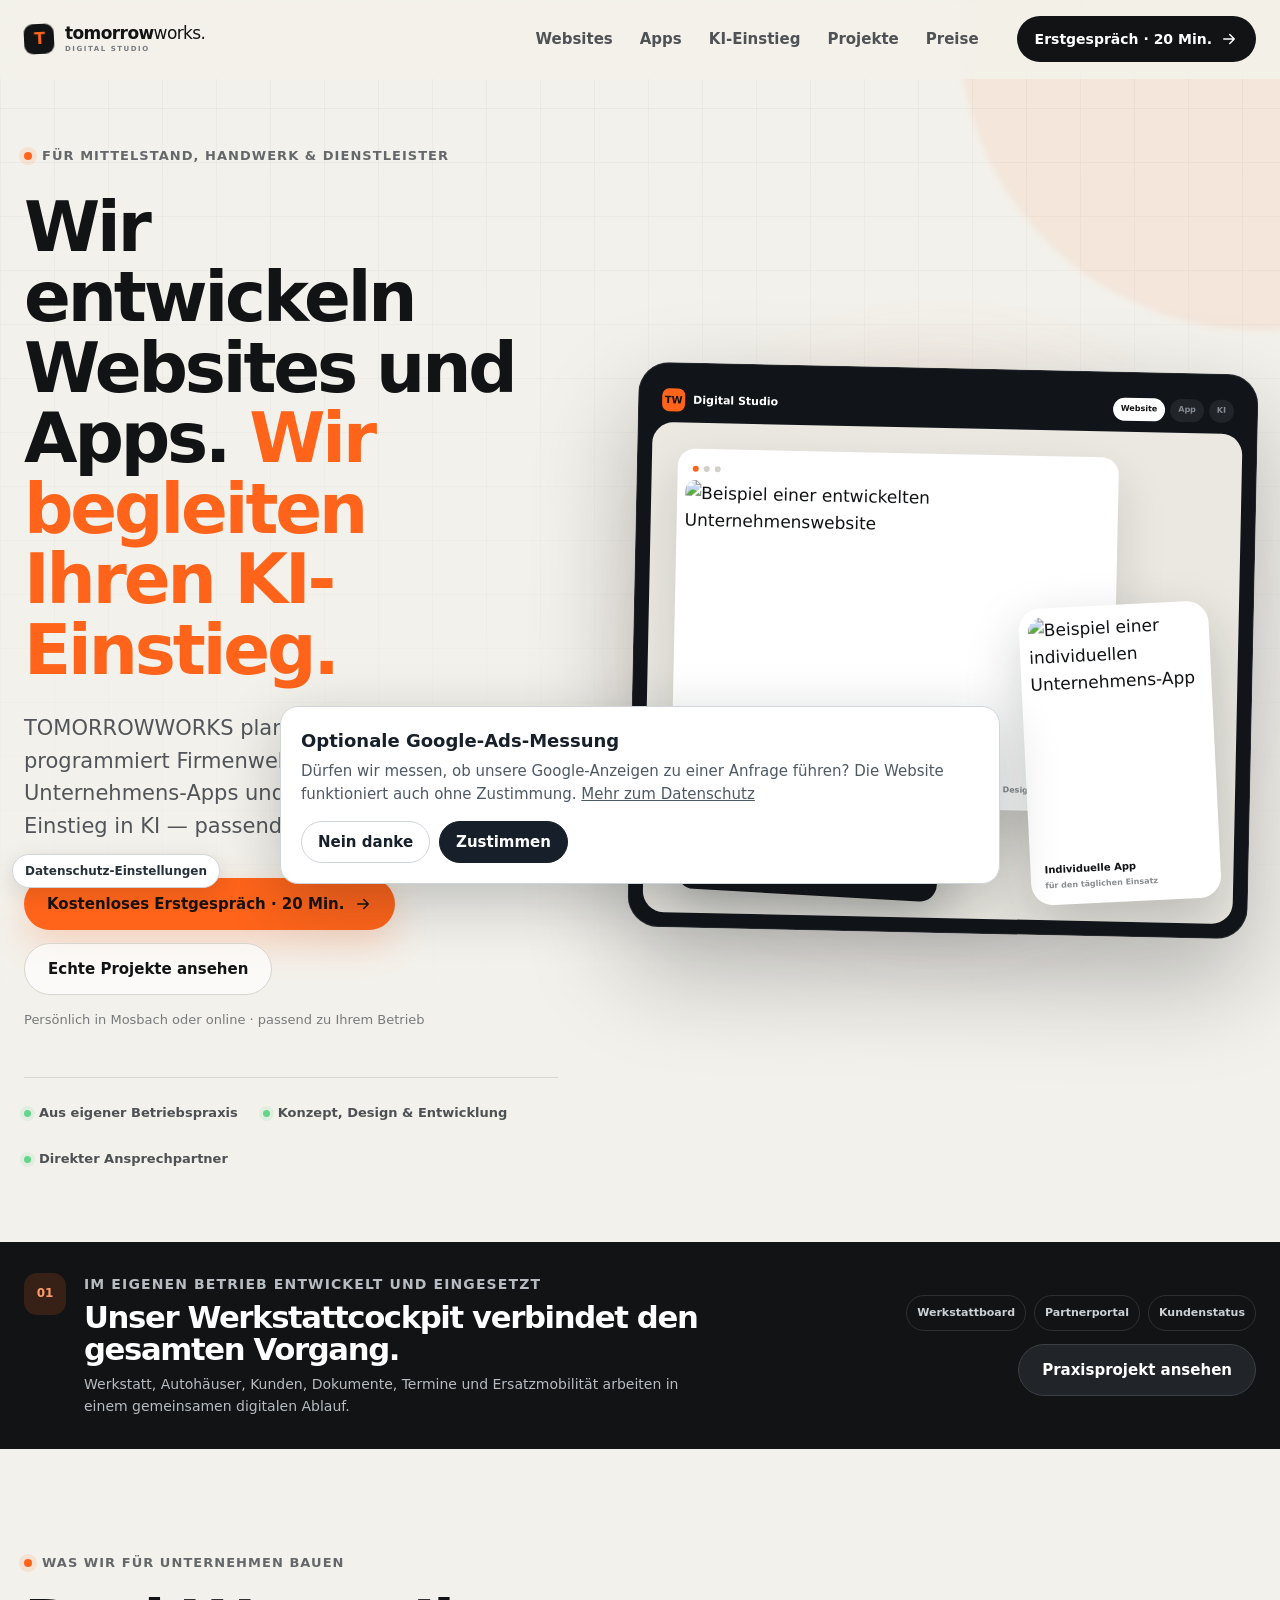
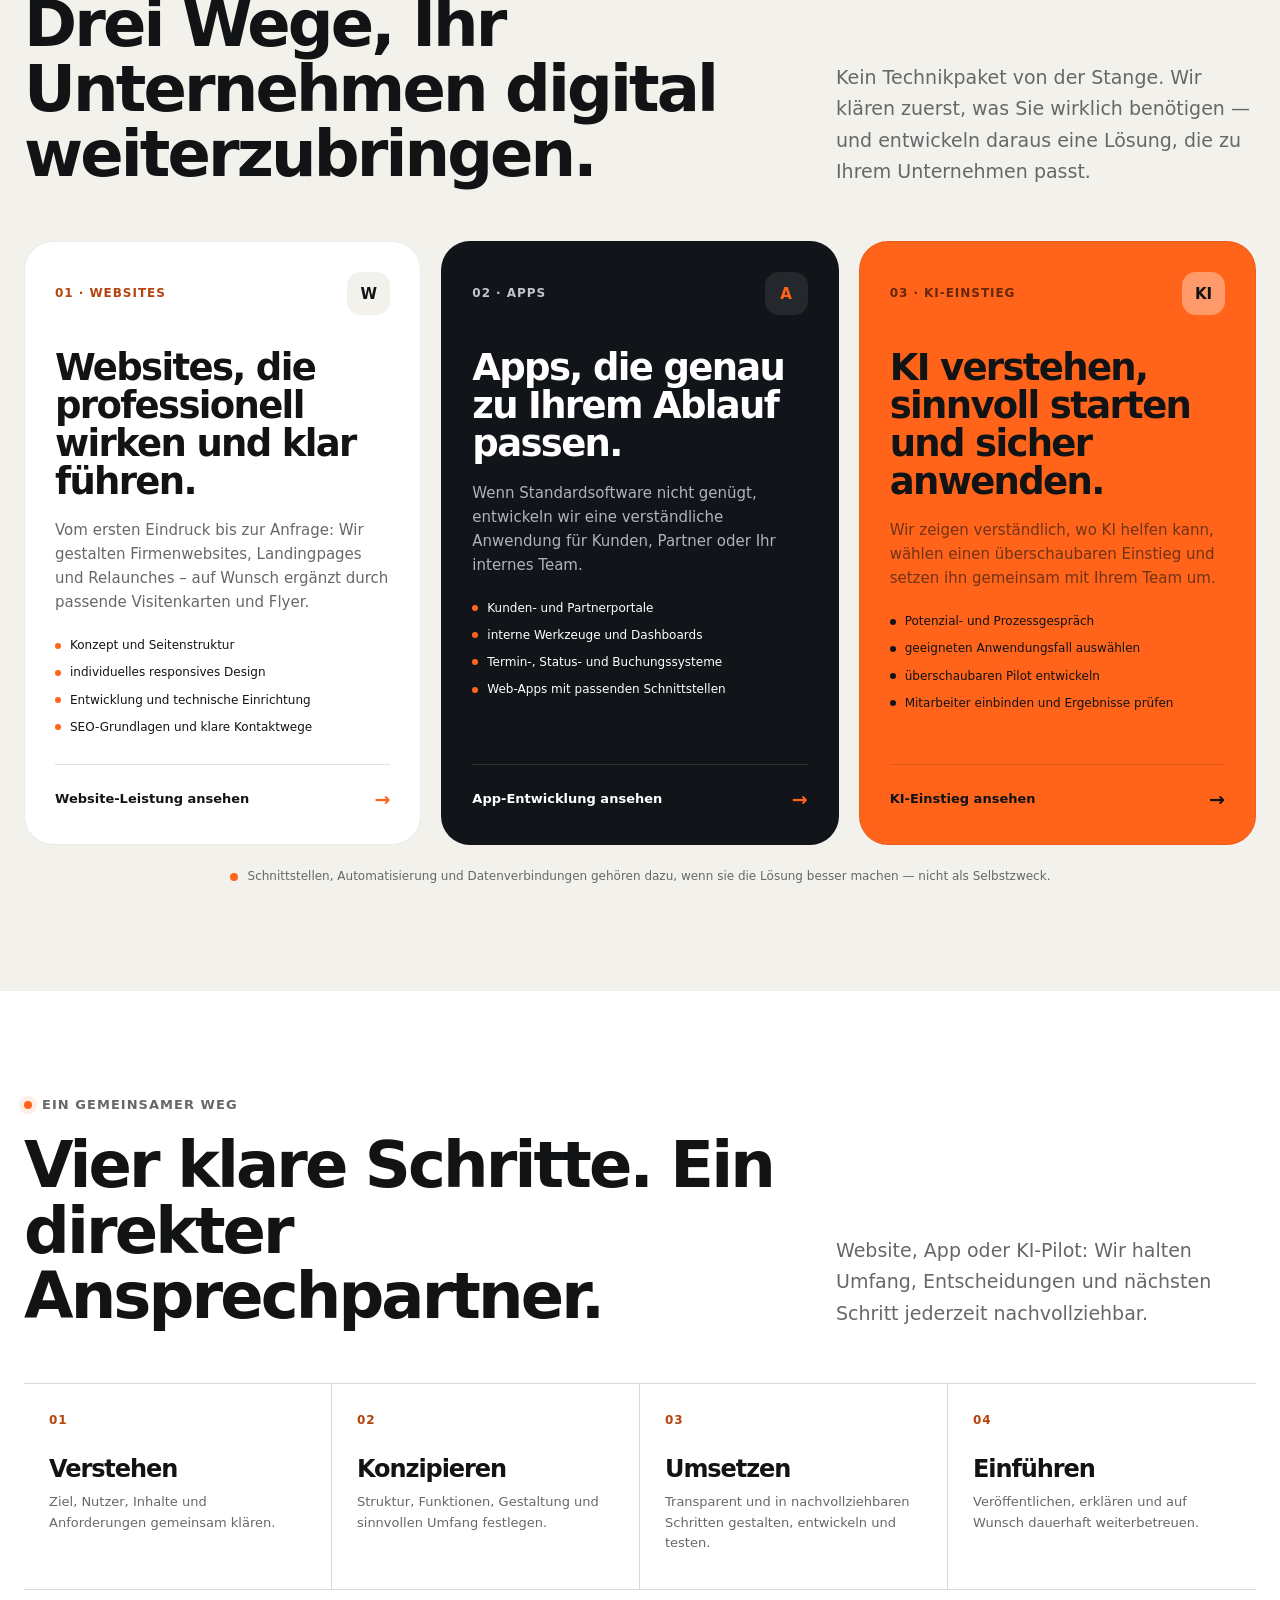
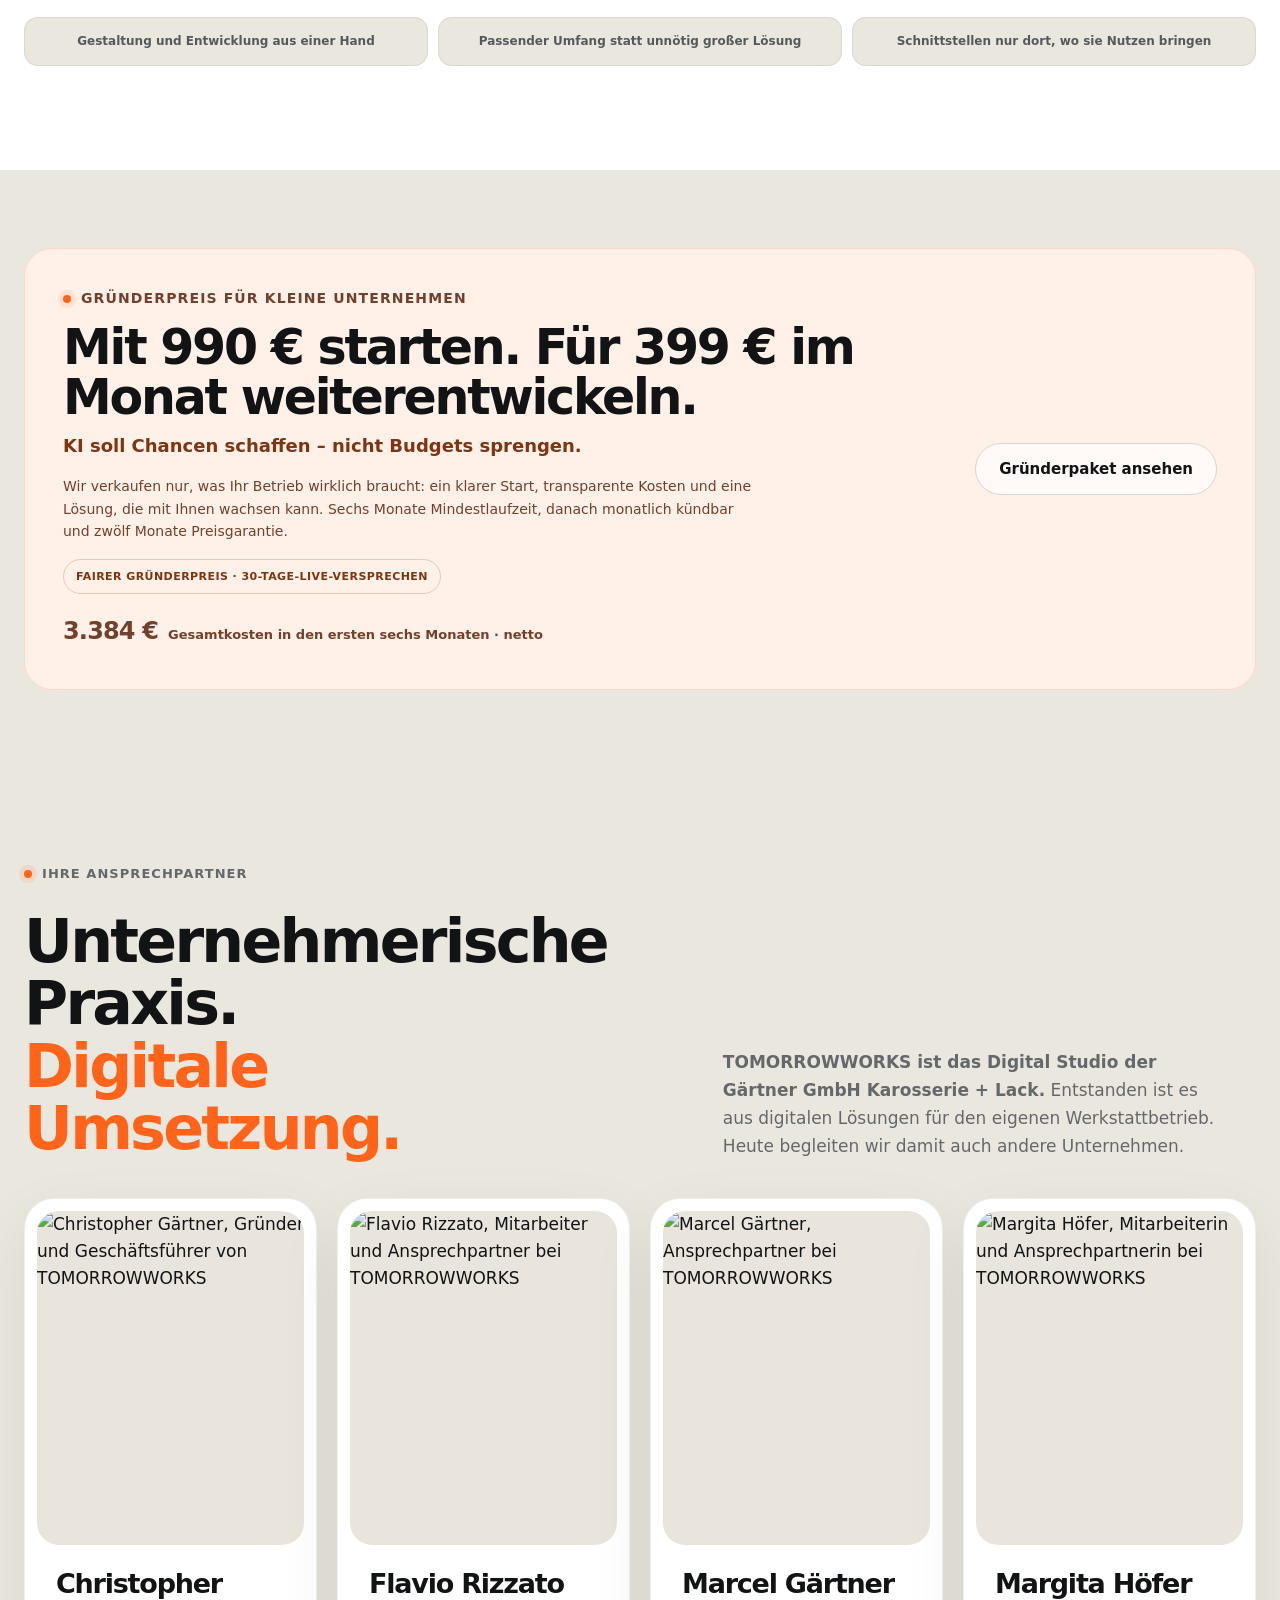
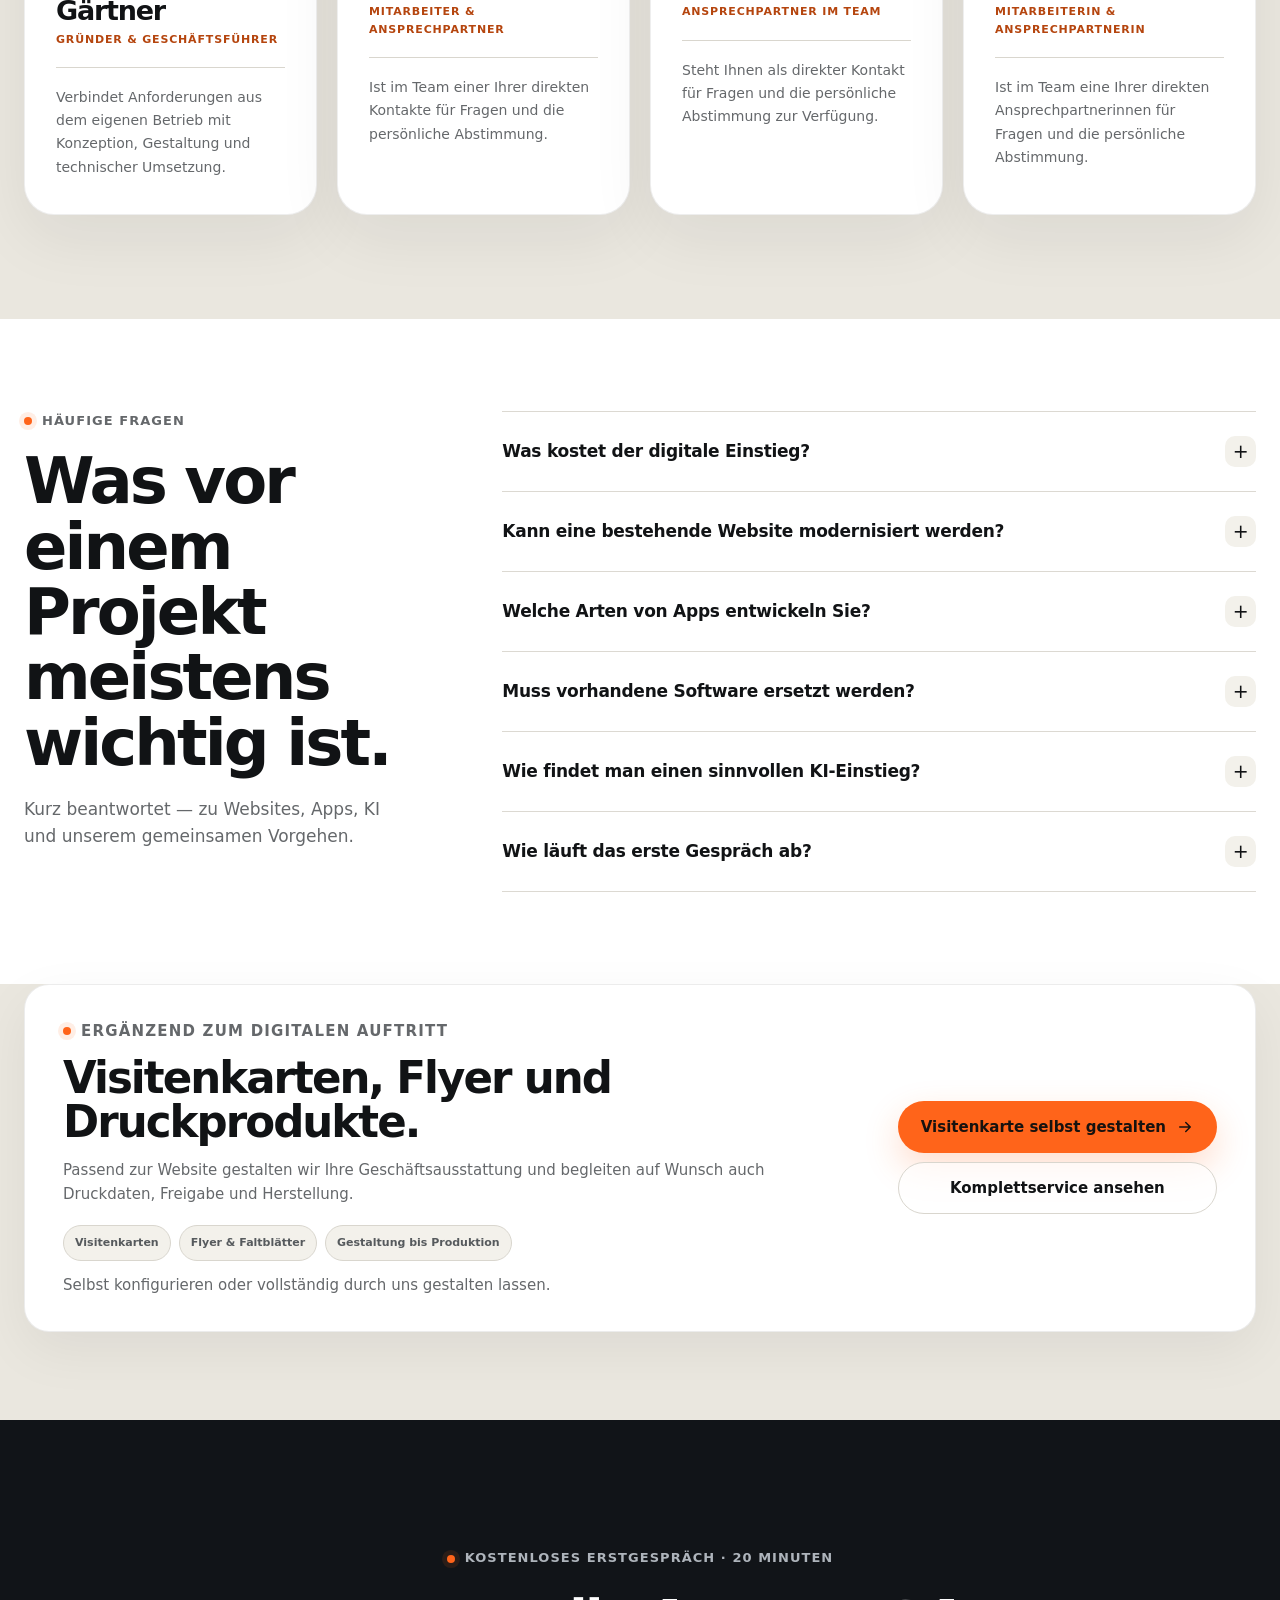
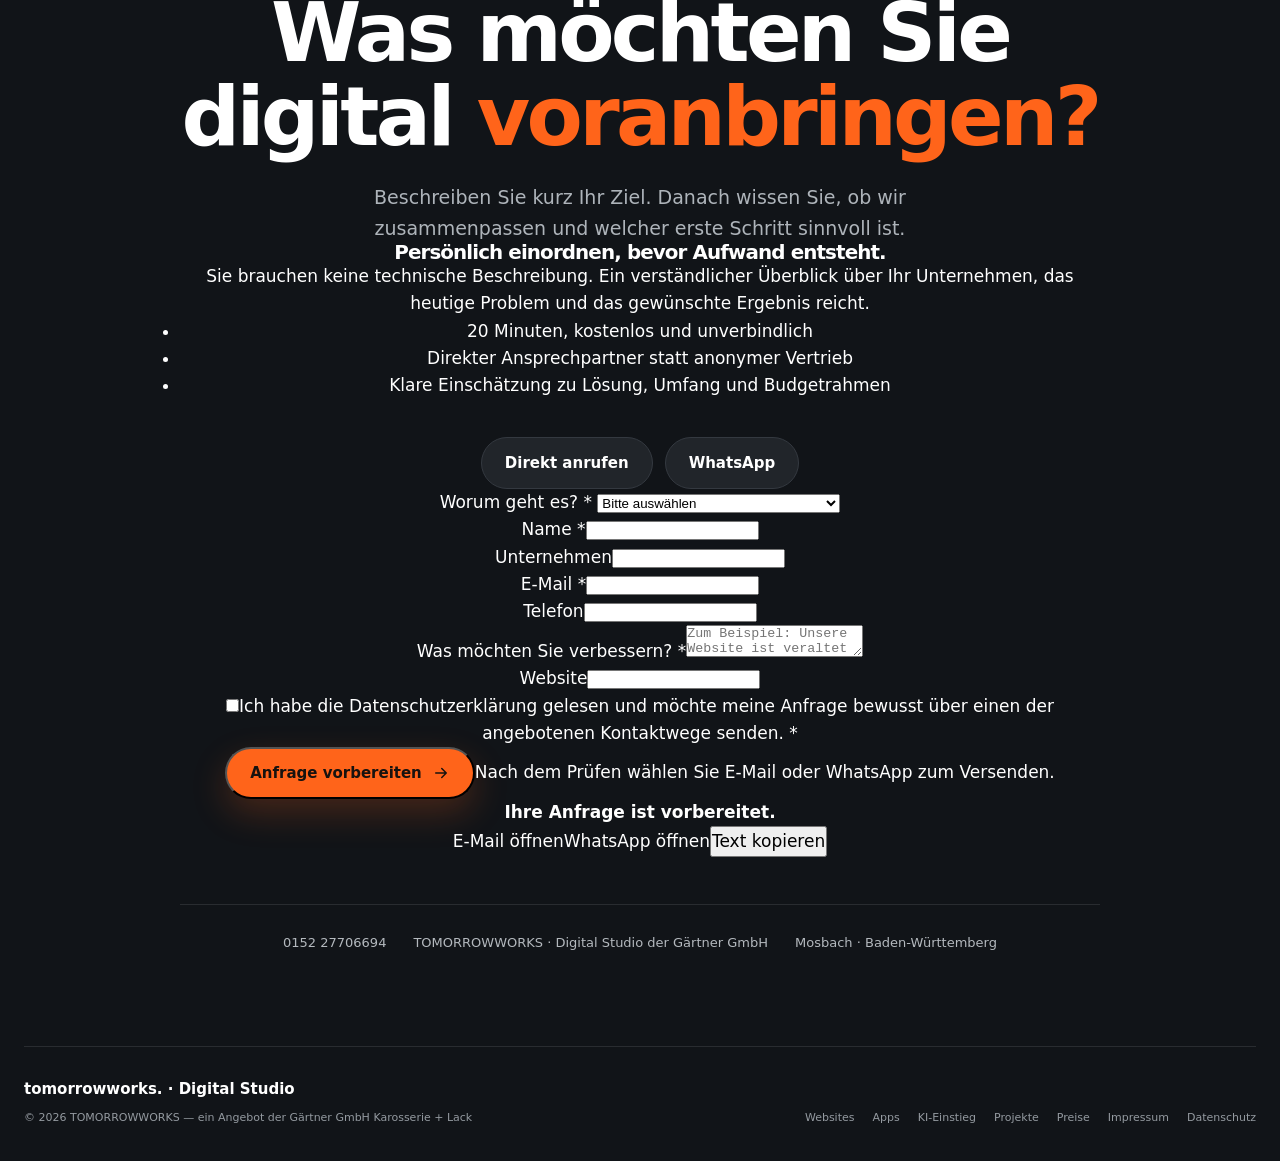
==== commit 57e0396f: "feat: add fair founder promise" ====
--- a/index.html
+++ b/index.html
@@ -482,7 +482,7 @@
   .delivery-trust{display:grid;grid-template-columns:repeat(3,1fr);gap:10px;margin-top:27px}
   .delivery-trust span{padding:14px 16px;border-radius:14px;background:var(--paper-2);border:1px solid rgba(17,19,21,.07);color:#55595c;font-size:12px;font-weight:690;text-align:center}
 
-  .price-bridge{padding:78px 0;background:var(--paper-2)}.price-bridge-card{display:grid;grid-template-columns:1fr auto;align-items:center;gap:40px;border-radius:28px;background:var(--orange-soft);border:1px solid #ffd8c5;padding:38px}.price-bridge-card h2{font-size:clamp(34px,4vw,49px);margin:13px 0 9px}.price-bridge-card p{color:#71412b;font-size:14px;max-width:700px}.price-bridge-price{display:flex;align-items:baseline;gap:10px;flex-wrap:wrap;margin-top:18px;color:#7d3512}.price-bridge-price strong{font-size:24px;letter-spacing:-.035em}.price-bridge-price span{font-size:13px;font-weight:700}
+  .price-bridge{padding:78px 0;background:var(--paper-2)}.price-bridge-card{display:grid;grid-template-columns:1fr auto;align-items:center;gap:40px;border-radius:28px;background:var(--orange-soft);border:1px solid #ffd8c5;padding:38px}.price-bridge-card h2{font-size:clamp(34px,4vw,49px);margin:13px 0 9px}.price-bridge-card p{color:#71412b;font-size:14px;max-width:700px}.price-bridge-slogan{font-size:18px!important;font-weight:800;color:#7d3512!important;margin:0 0 15px}.price-bridge-promise{display:inline-flex;margin-top:16px;padding:8px 12px;border:1px solid rgba(125,53,18,.2);border-radius:999px;color:#7d3512!important;font-size:11px!important;font-weight:800;letter-spacing:.04em;text-transform:uppercase}.price-bridge-price{display:flex;align-items:baseline;gap:10px;flex-wrap:wrap;margin-top:18px;color:#7d3512}.price-bridge-price strong{font-size:24px;letter-spacing:-.035em}.price-bridge-price span{font-size:13px;font-weight:700}
 
   @media (max-width:1080px){
     .desktop-nav{gap:17px}.desktop-nav a:nth-child(3){display:none}
@@ -684,7 +684,7 @@
   <section class="price-bridge" aria-labelledby="preis-hinweis">
     <div class="wrap">
       <div class="price-bridge-card reveal">
-        <div><p class="eyebrow">Gründerpreis für kleine Unternehmen</p><h2 id="preis-hinweis">Mit 990&nbsp;€ starten. Für 399&nbsp;€ im Monat weiterentwickeln.</h2><p>Sechs Monate Mindestlaufzeit, danach monatlich kündbar und zwölf Monate Preisgarantie. So entsteht eine digitale Lösung, die mit Ihrem Betrieb wachsen kann.</p><p class="price-bridge-price"><strong>3.384&nbsp;€</strong><span>Gesamtkosten in den ersten sechs Monaten · netto</span></p></div>
+        <div><p class="eyebrow">Gründerpreis für kleine Unternehmen</p><h2 id="preis-hinweis">Mit 990&nbsp;€ starten. Für 399&nbsp;€ im Monat weiterentwickeln.</h2><p class="price-bridge-slogan">KI soll Chancen schaffen – nicht Budgets sprengen.</p><p>Wir verkaufen nur, was Ihr Betrieb wirklich braucht: ein klarer Start, transparente Kosten und eine Lösung, die mit Ihnen wachsen kann. Sechs Monate Mindestlaufzeit, danach monatlich kündbar und zwölf Monate Preisgarantie.</p><p class="price-bridge-promise">Fairer Gründerpreis · 30-Tage-Live-Versprechen</p><p class="price-bridge-price"><strong>3.384&nbsp;€</strong><span>Gesamtkosten in den ersten sechs Monaten · netto</span></p></div>
         <a class="button secondary" href="preise.html">Gründerpaket ansehen</a>
       </div>
     </div>
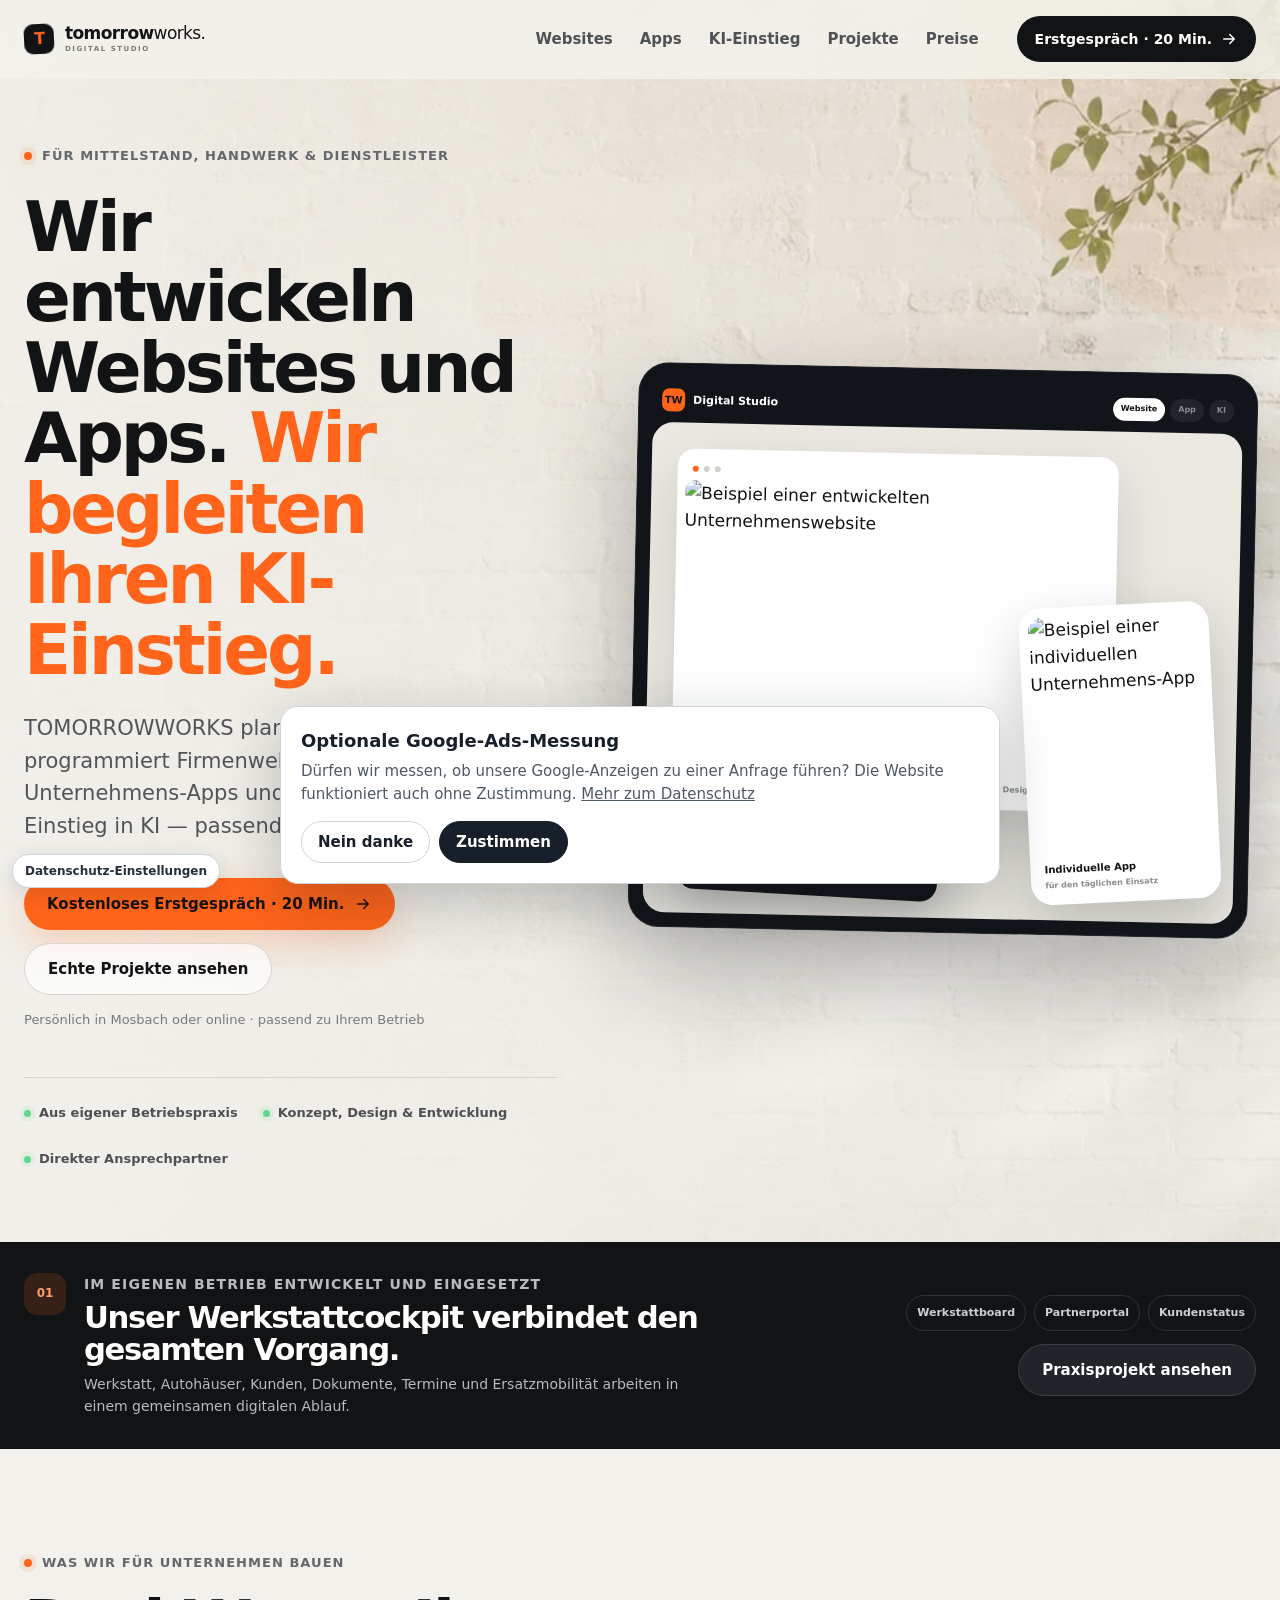
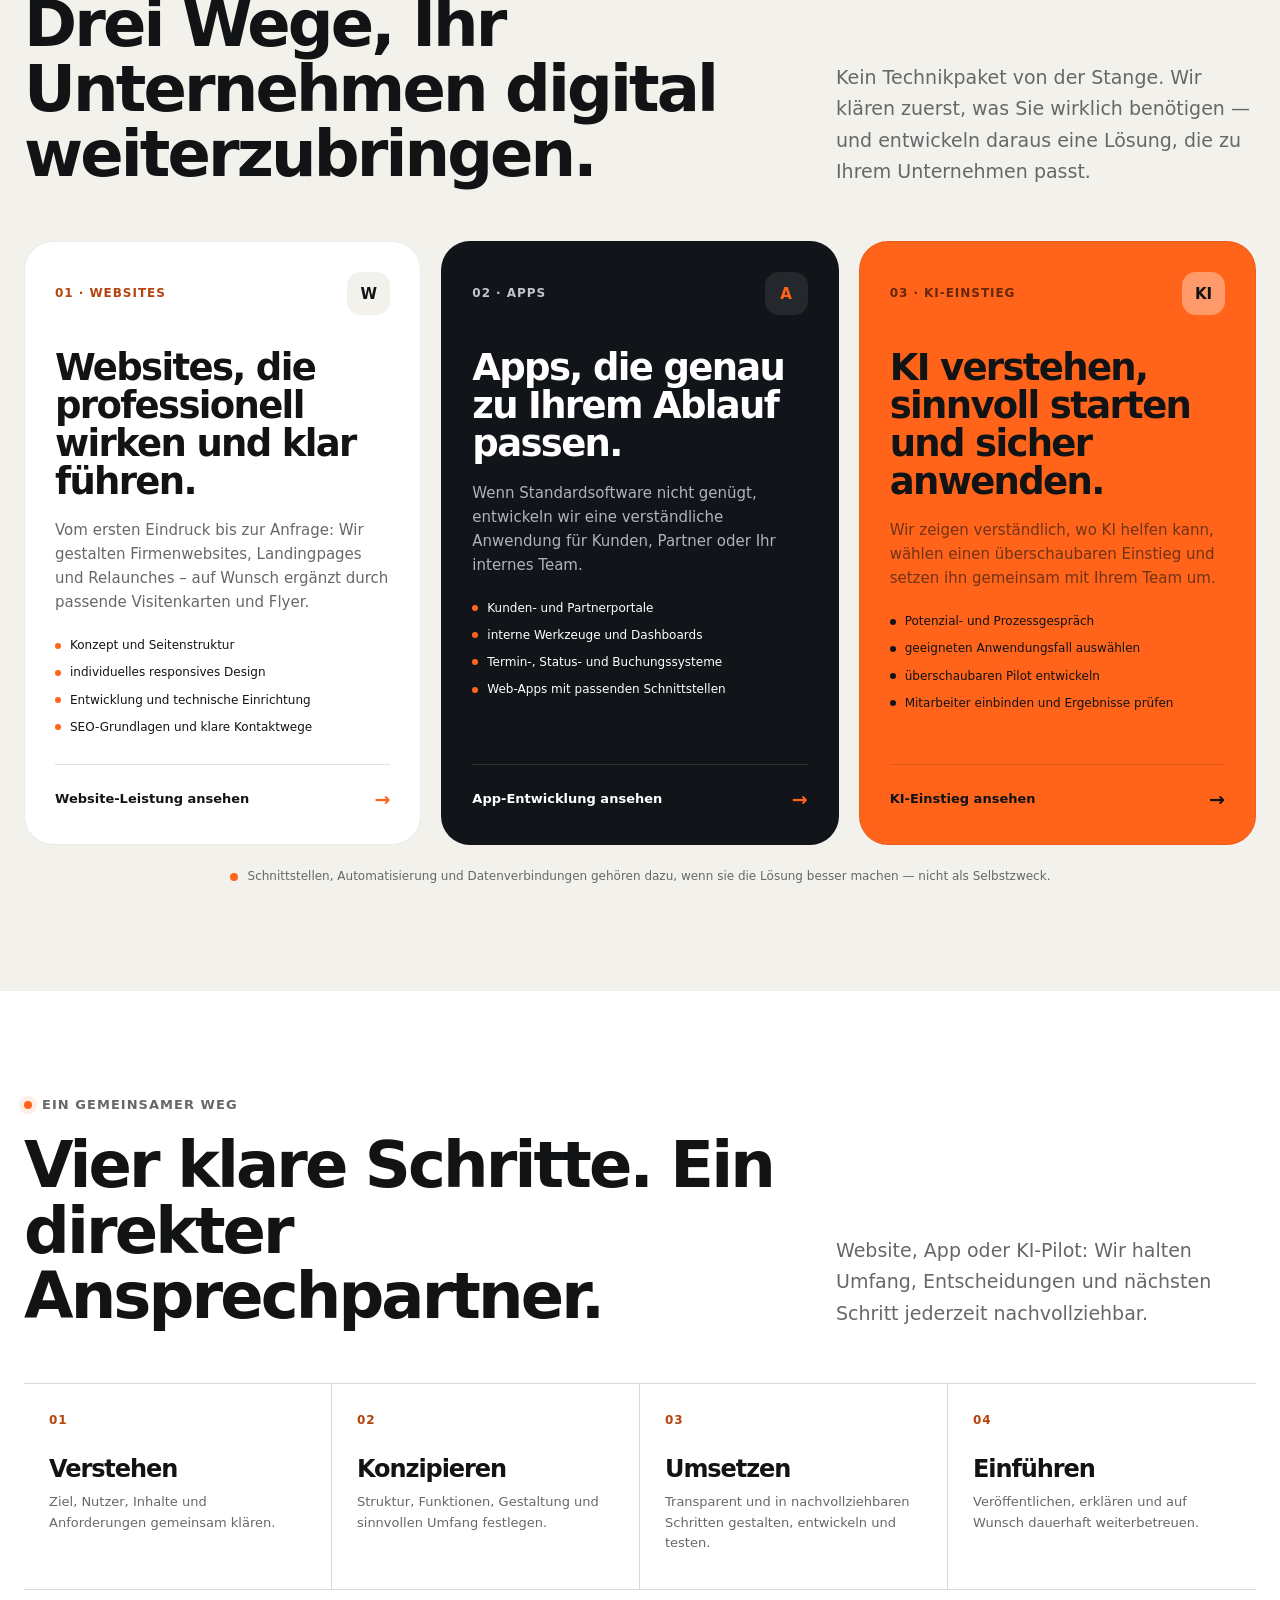
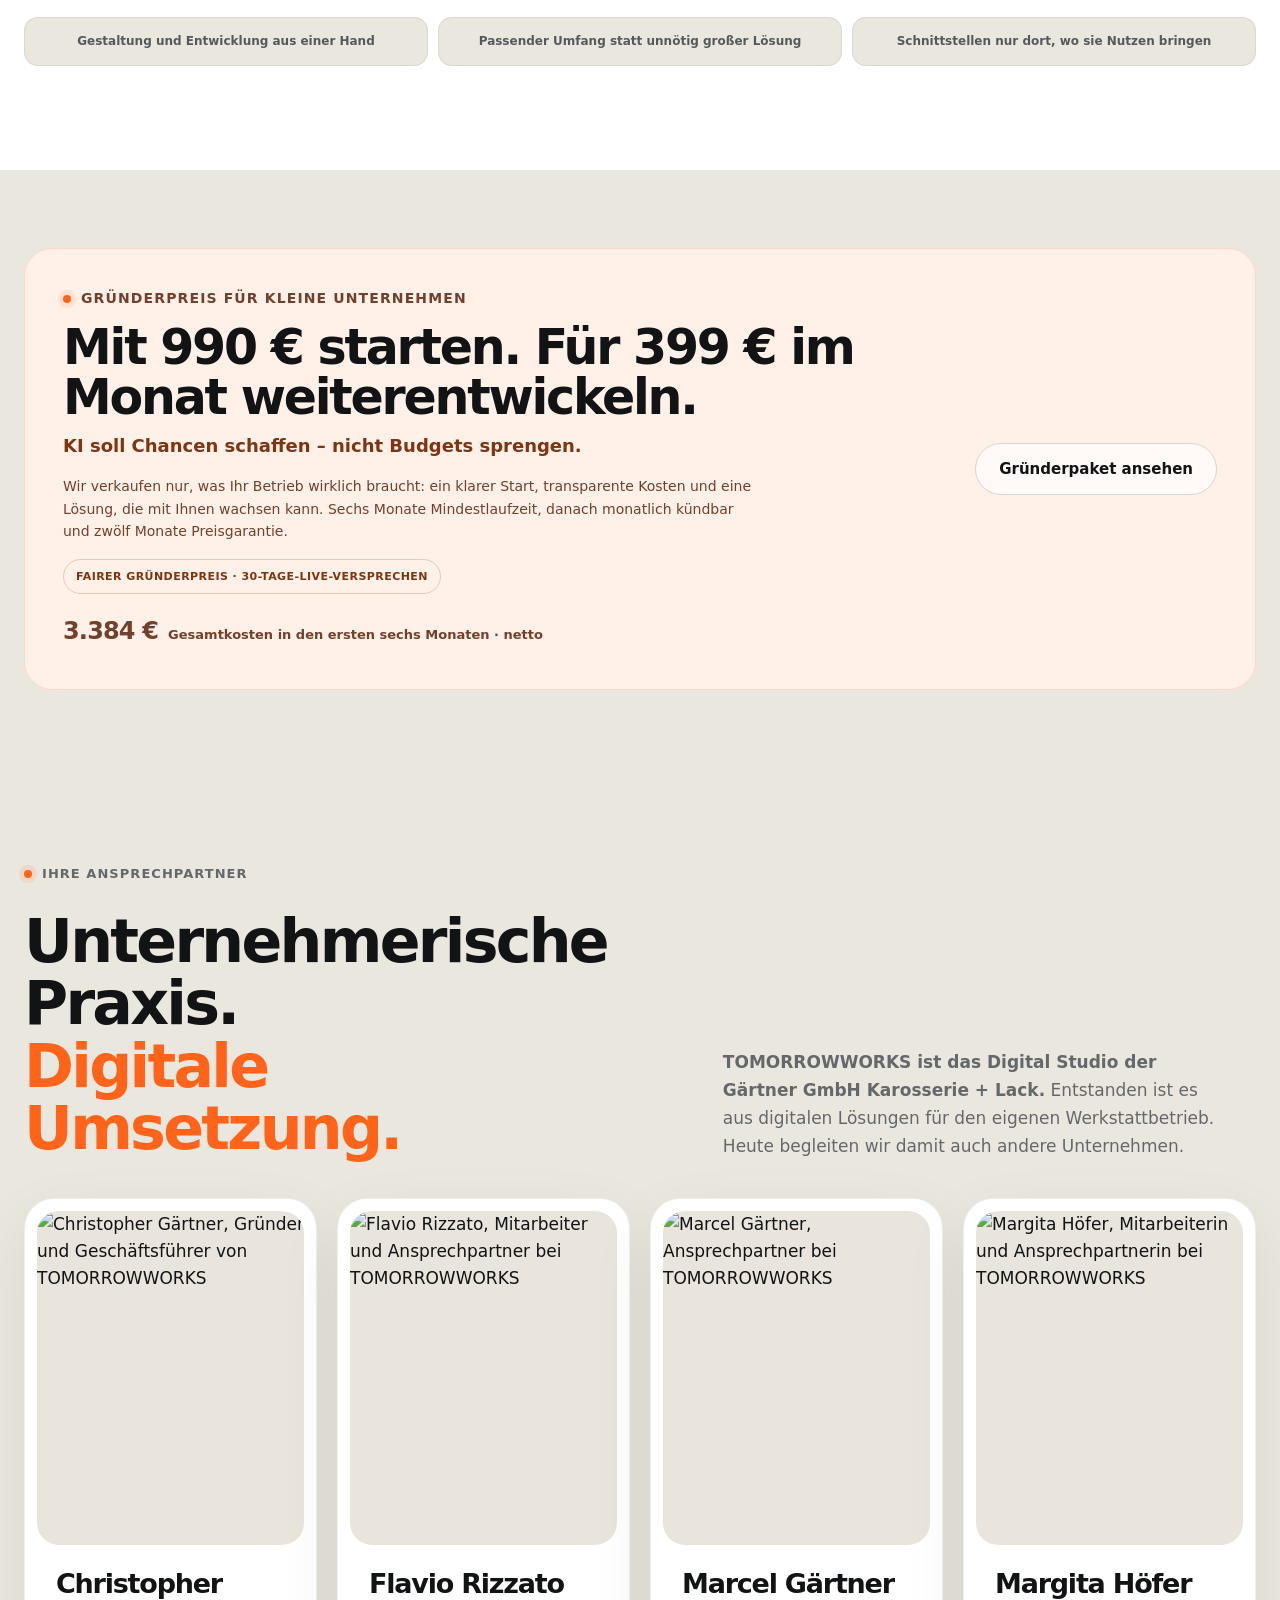
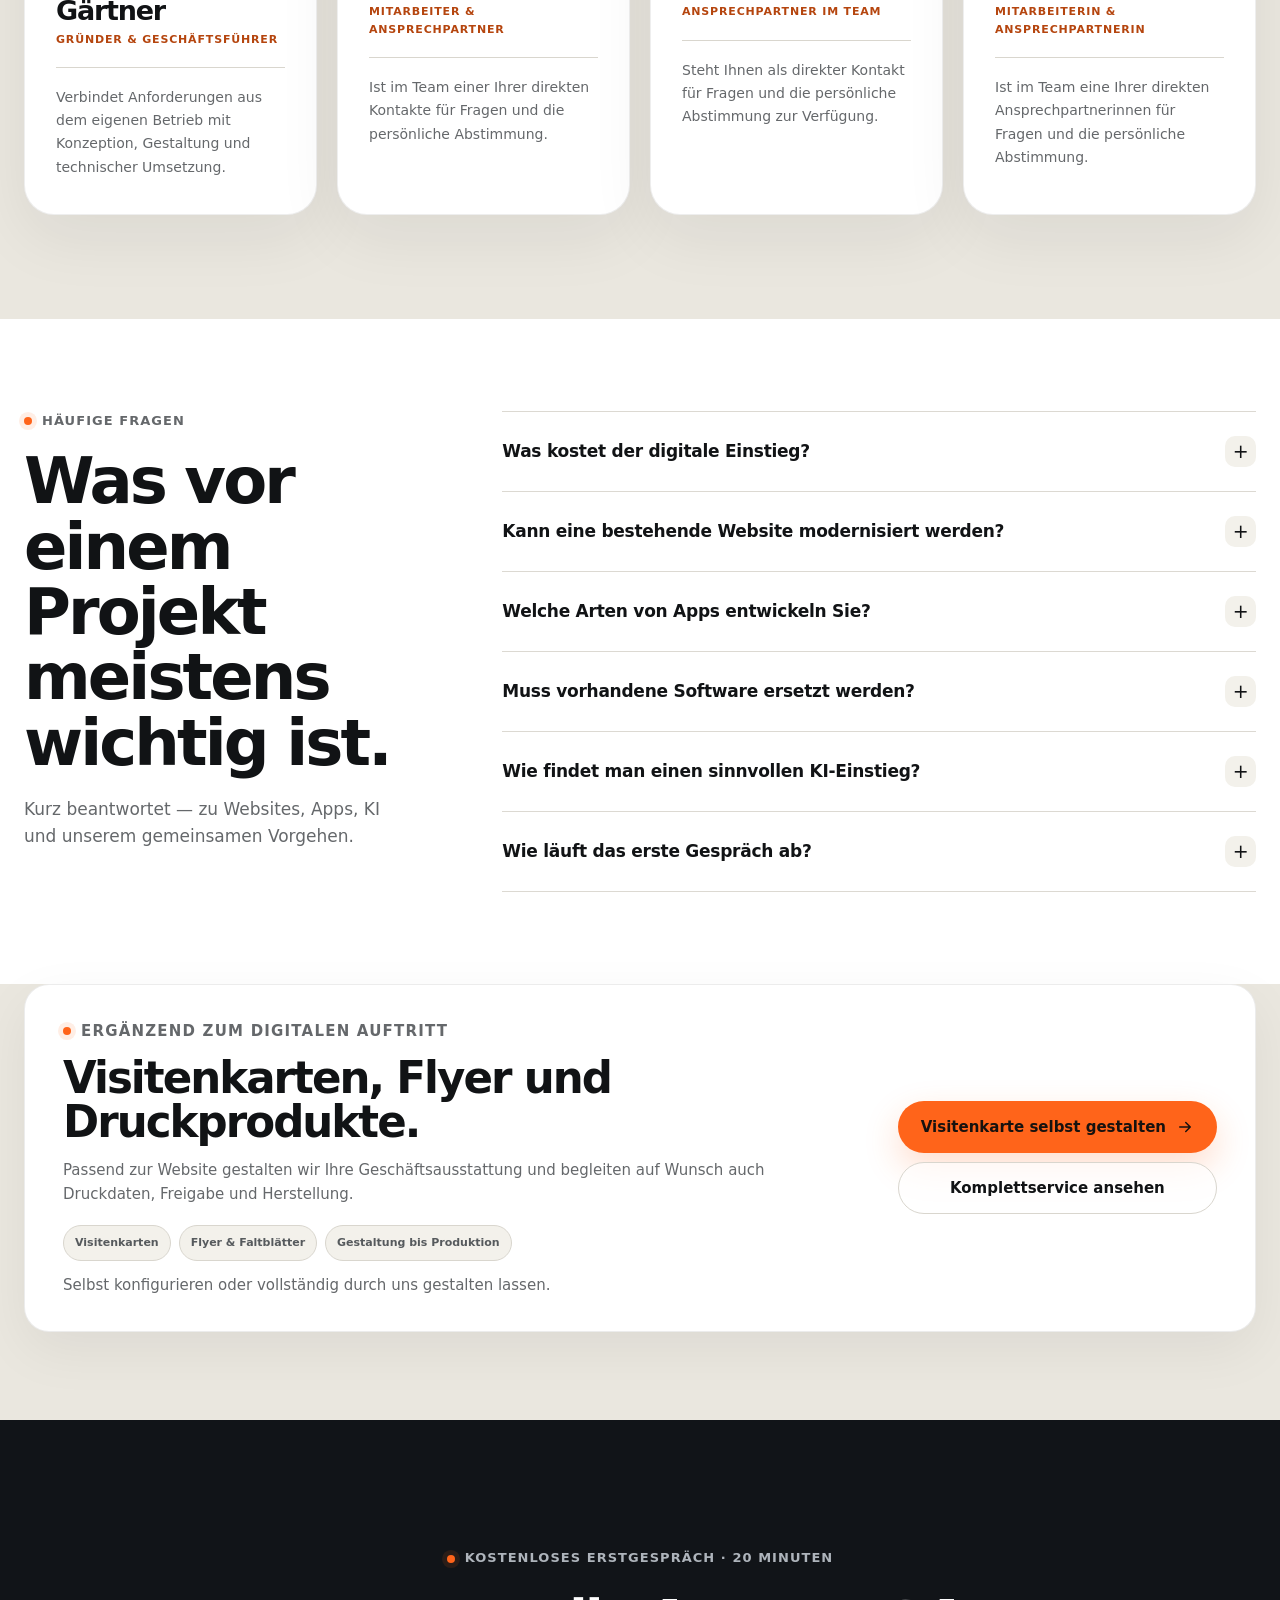
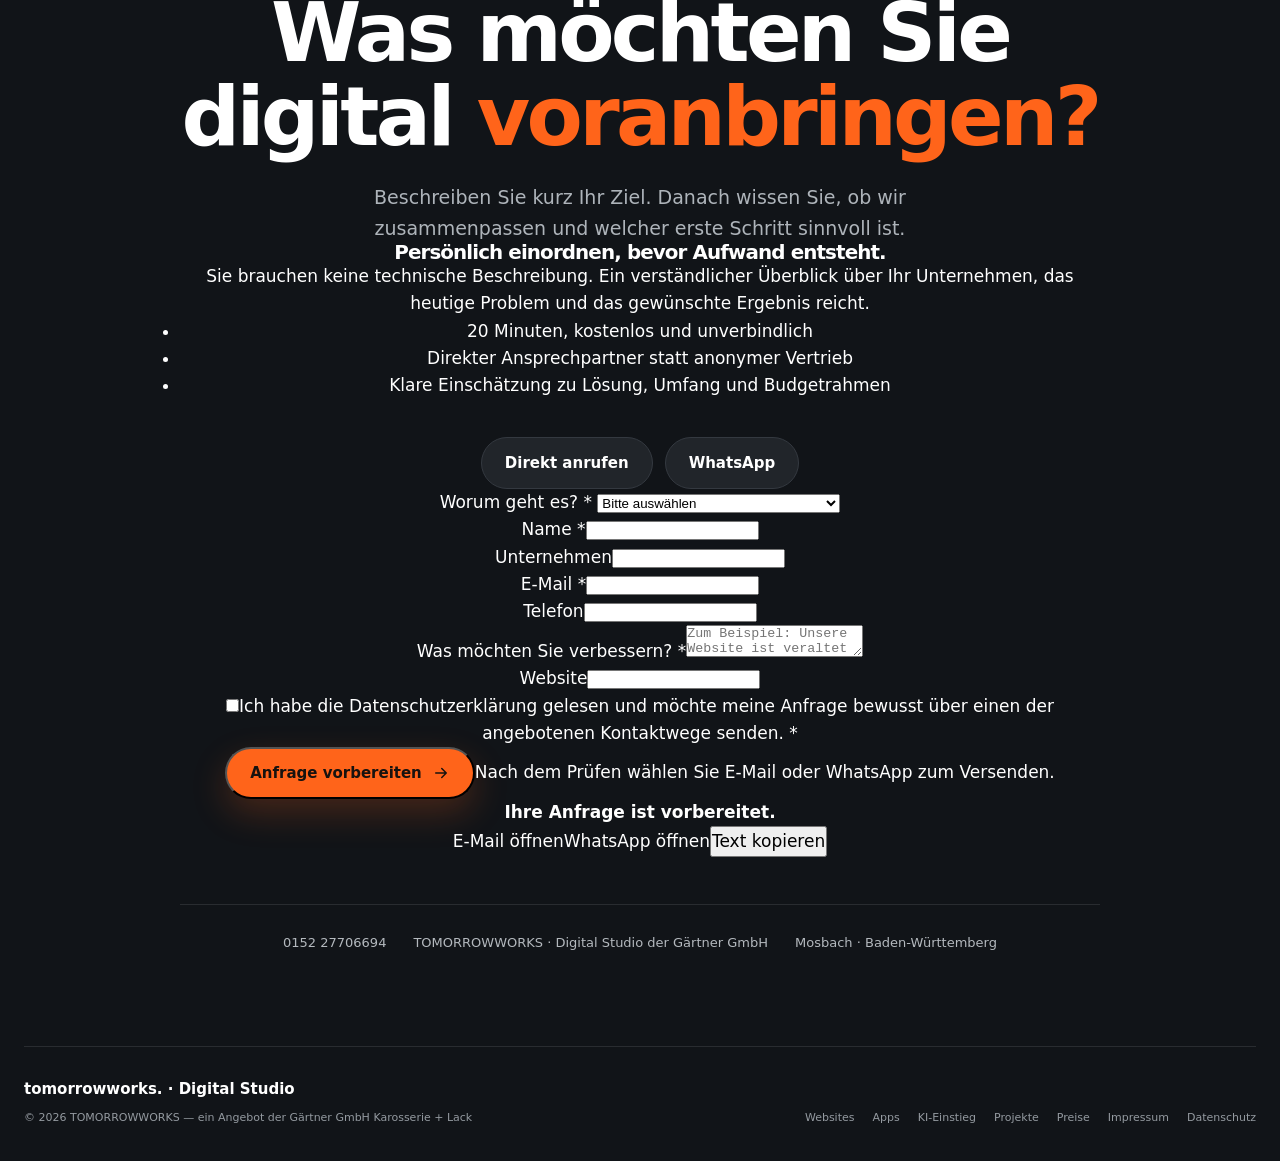
==== commit 29fb5989: "feat: add brick wall hero backdrop" ====
--- a/index.html
+++ b/index.html
@@ -12,10 +12,11 @@
 <meta property="og:image" content="https://www.tomorrowworks-agentur.de/bilder/og_vorschau.jpg">
 <meta property="og:locale" content="de_DE">
 <meta name="twitter:card" content="summary_large_image">
-<meta name="theme-color" content="#f3f1eb">
-<link rel="canonical" href="https://www.tomorrowworks-agentur.de/">
-<link rel="icon" href="favicon.svg" type="image/svg+xml">
-<link rel="stylesheet" href="kontakt.css?v=1">
+<meta name="theme-color" content="#f3f1eb">
+<link rel="canonical" href="https://www.tomorrowworks-agentur.de/">
+<link rel="icon" href="favicon.svg" type="image/svg+xml">
+<link rel="preload" as="image" href="bilder/hero-weisse-ziegelwand-v1.webp" type="image/webp">
+<link rel="stylesheet" href="kontakt.css?v=1">
 <script>document.documentElement.classList.add('js');</script>
 <script type="application/ld+json">
 {
@@ -99,9 +100,9 @@
   .menu-button[aria-expanded="true"]::after{transform:translateY(-7px) rotate(-45deg)}
 
   /* Hero */
-  .hero{position:relative;min-height:830px;padding:132px 0 72px;overflow:hidden}
-  .hero::before{content:"";position:absolute;width:600px;height:600px;border-radius:50%;background:rgba(255,100,26,.08);filter:blur(3px);right:-280px;top:-270px;pointer-events:none}
-  .hero::after{content:"";position:absolute;inset:0;background-image:linear-gradient(rgba(17,19,21,.035) 1px,transparent 1px),linear-gradient(90deg,rgba(17,19,21,.035) 1px,transparent 1px);background-size:54px 54px;mask-image:linear-gradient(to bottom,#000,transparent 84%);pointer-events:none}
+  .hero{position:relative;min-height:830px;padding:132px 0 72px;overflow:hidden;background:var(--paper) url("bilder/hero-weisse-ziegelwand-v1.webp") center top/cover no-repeat}
+  .hero::before{content:"";position:absolute;z-index:0;width:600px;height:600px;border-radius:50%;background:rgba(255,100,26,.08);filter:blur(3px);right:-280px;top:-270px;pointer-events:none}
+  .hero::after{content:"";position:absolute;z-index:0;inset:0;background:linear-gradient(90deg,rgba(243,241,235,.8) 0%,rgba(243,241,235,.58) 43%,rgba(243,241,235,.18) 76%,rgba(243,241,235,.04) 100%),linear-gradient(180deg,rgba(243,241,235,.16) 0%,rgba(243,241,235,0) 55%,rgba(243,241,235,.54) 100%);pointer-events:none}
   .hero-grid{position:relative;z-index:1;display:grid;grid-template-columns:minmax(0,.92fr) minmax(500px,1.08fr);align-items:center;gap:72px}
   .hero-copy{padding-top:14px}
   .hero h1{font-size:clamp(58px,5.4vw,80px);max-width:720px;margin:25px 0 27px}
@@ -498,7 +499,7 @@
     .desktop-nav a,.desktop-nav a:nth-child(3){display:block;padding:12px 13px;border-radius:10px}
     .desktop-nav a:hover{background:#f5f3ee}.desktop-nav a::after{display:none}
     .nav-shell > .nav-cta{margin-left:auto}.menu-button{display:block}
-    .hero{padding-top:125px;min-height:auto}
+    .hero{padding-top:125px;min-height:auto;background-position:center top;background-size:auto 820px}
     .hero-grid{grid-template-columns:1fr;gap:58px}.hero-copy{text-align:center}.hero .eyebrow{justify-content:center}.hero h1{font-size:clamp(50px,10vw,72px);margin-inline:auto}.hero-lead{margin-inline:auto}.hero-actions,.hero-proof{justify-content:center}
     .product-stage{min-height:575px}.console{max-width:600px}.practice-card{right:8px}
     .section-head{grid-template-columns:1fr;gap:20px}.section-head > p{max-width:590px}
@@ -516,7 +517,7 @@
     body{font-size:16px}
     .wrap{width:calc(100% - 30px)}
     .nav-shell{min-height:68px;gap:9px}.brand-mark{width:28px;height:28px}.brand-name{font-size:15px}.nav-shell > .nav-cta{min-height:40px;padding:0 12px;font-size:11px;white-space:nowrap}.menu-button{width:40px;height:40px}
-    .hero{padding:106px 0 62px}.hero::after{background-size:38px 38px}.hero-copy{text-align:left}.hero .eyebrow{justify-content:flex-start;font-size:11px}.hero h1{font-size:clamp(44px,12.8vw,52px);margin:20px 0}.hero-lead{font-size:17px}.hero-actions{justify-content:flex-start;display:grid}.button{width:100%;min-height:51px}.hero-note{text-align:center}.hero-proof{justify-content:flex-start;gap:11px 18px;margin-top:32px}.hero-proof span{font-size:11px}
+    .hero{padding:106px 0 62px;background-size:auto 720px}.hero-copy{text-align:left}.hero .eyebrow{justify-content:flex-start;font-size:11px}.hero h1{font-size:clamp(44px,12.8vw,52px);margin:20px 0}.hero-lead{font-size:17px}.hero-actions{justify-content:flex-start;display:grid}.button{width:100%;min-height:51px}.hero-note{text-align:center}.hero-proof{justify-content:flex-start;gap:11px 18px;margin-top:32px}.hero-proof span{font-size:11px}
     .hero-proof{display:none}.product-stage{min-height:490px;margin:0 -6px}.console{padding:10px;border-radius:24px;transform:none}.console-body{grid-template-columns:1fr;min-height:384px}.console-side{display:none}.console-main{padding:20px 17px}.console-title .ui-heading{font-size:19px}.incoming{padding:13px}.automation-line{grid-template-columns:1fr 22px 1fr}.auto-card{padding:10px}.practice-card{width:158px;right:-3px;bottom:-28px;padding:7px}.practice-card img{height:75px}.practice-card p{font-size:9px}
     .practice-proof{padding:28px 0}.practice-proof-copy{grid-template-columns:36px 1fr;gap:13px}.practice-proof-no{width:36px;height:36px}.practice-proof h2{font-size:27px}.practice-proof-actions{display:grid}.practice-proof-actions .button{width:100%}.practice-proof-facts{gap:6px}.practice-proof-facts span{font-size:10px}
     .problem,.flow,.capabilities,.method{padding:92px 0}.problem-grid{gap:45px}.problem h2,.section-head h2,.method h2{font-size:42px}.problem-copy{font-size:17px}.friction{grid-template-columns:42px 1fr;padding:14px}.friction i{width:39px;height:39px}
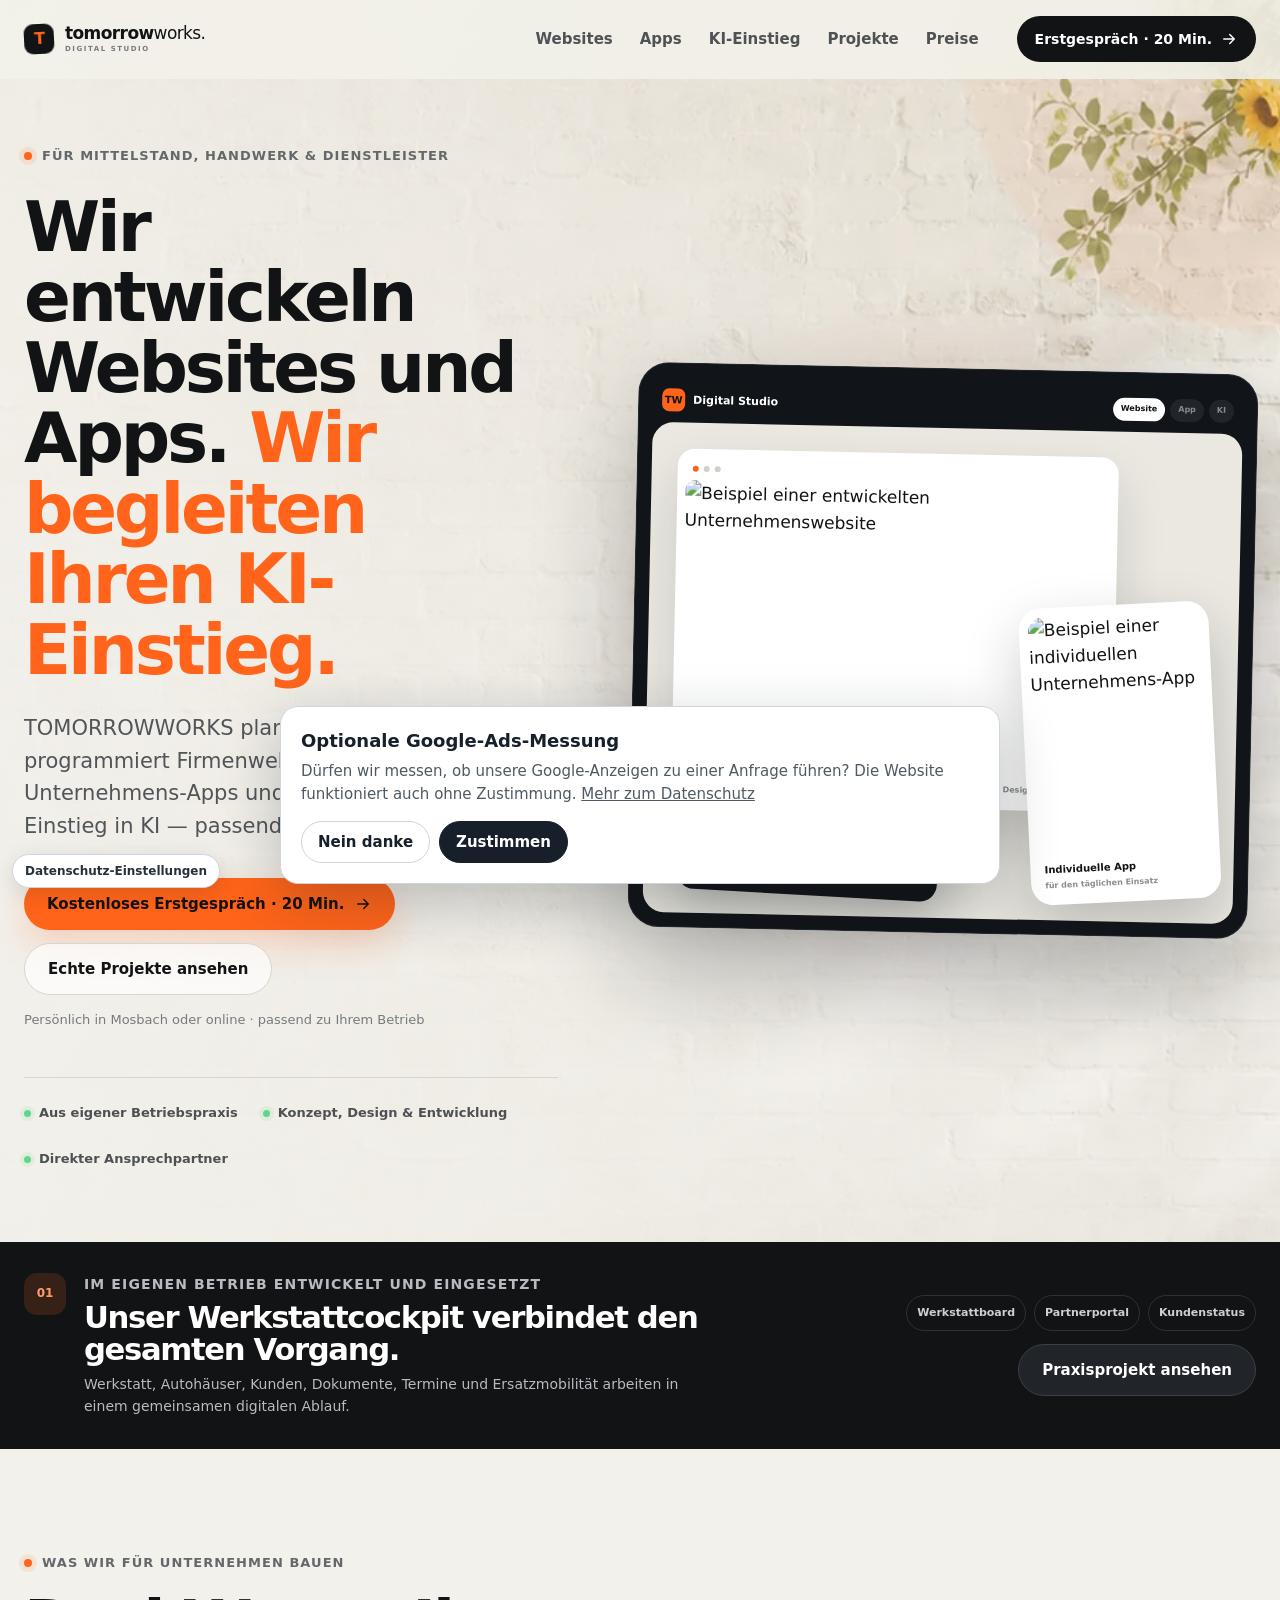
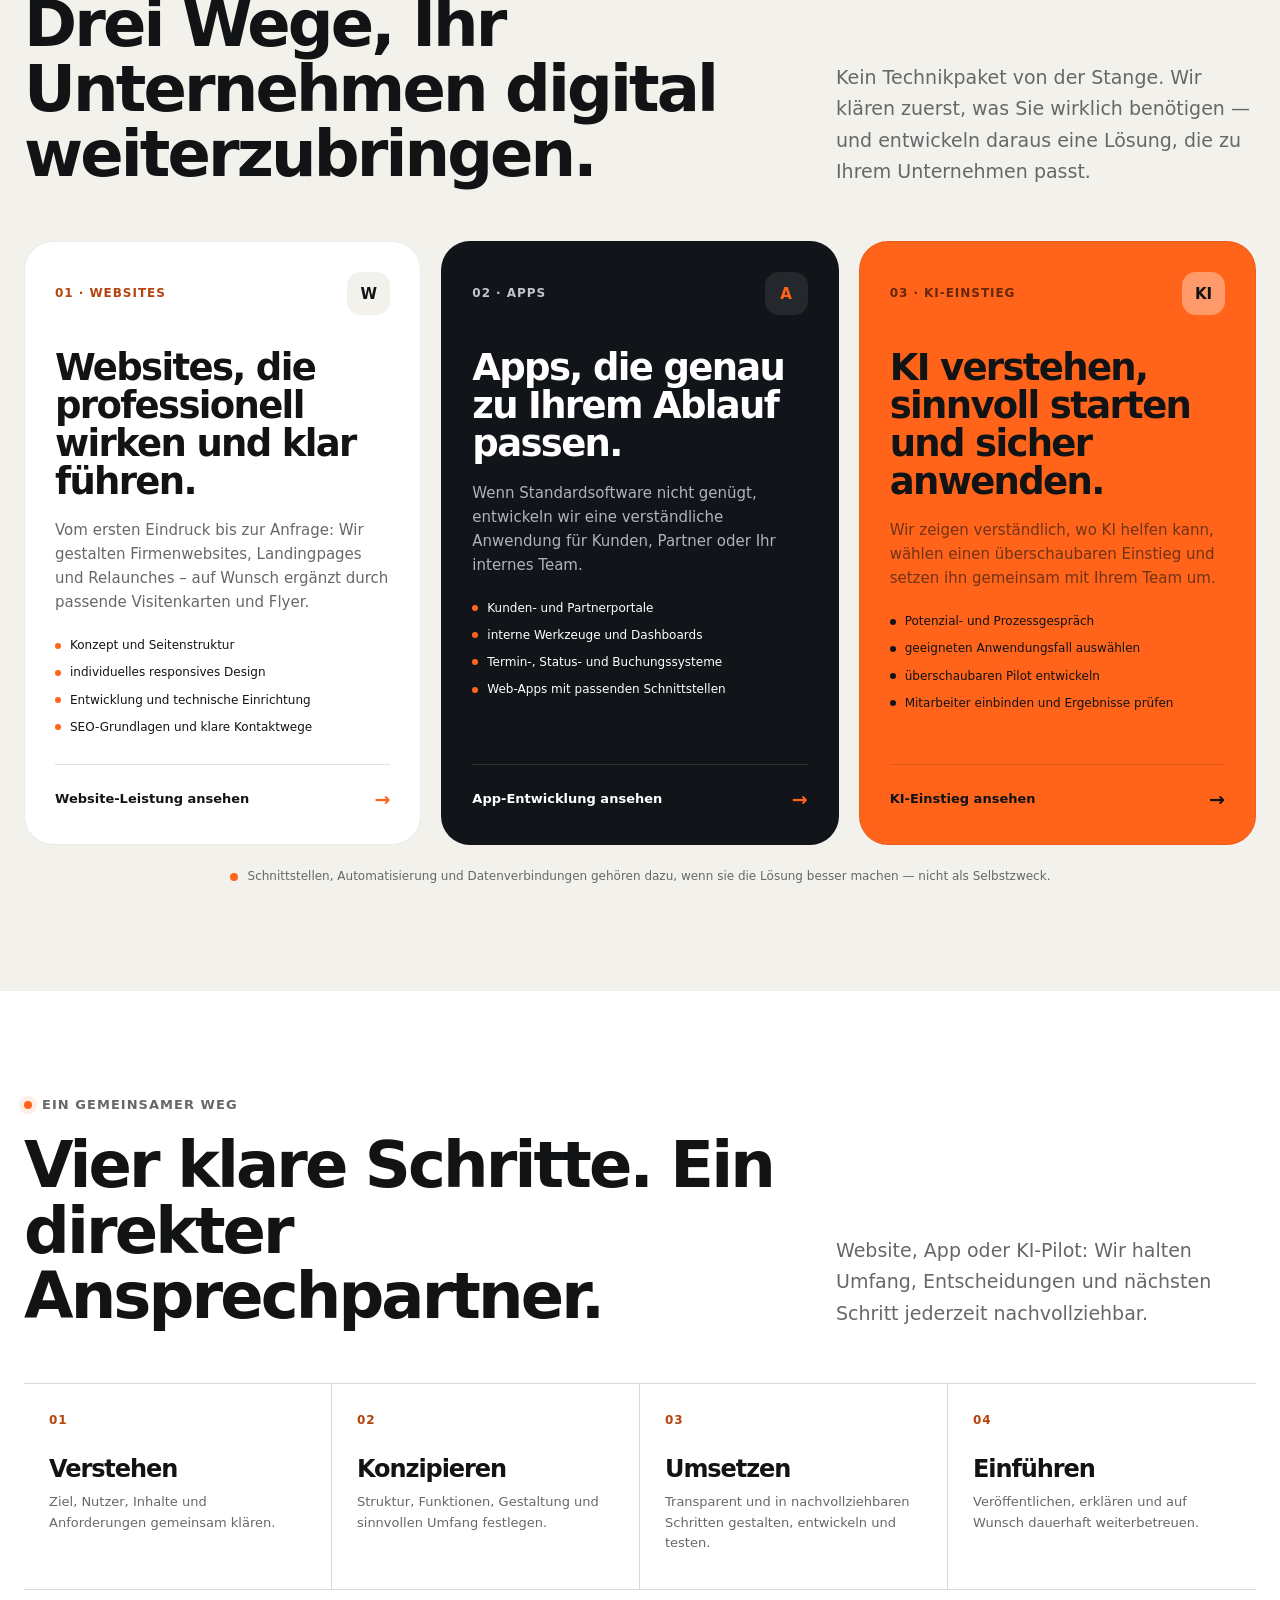
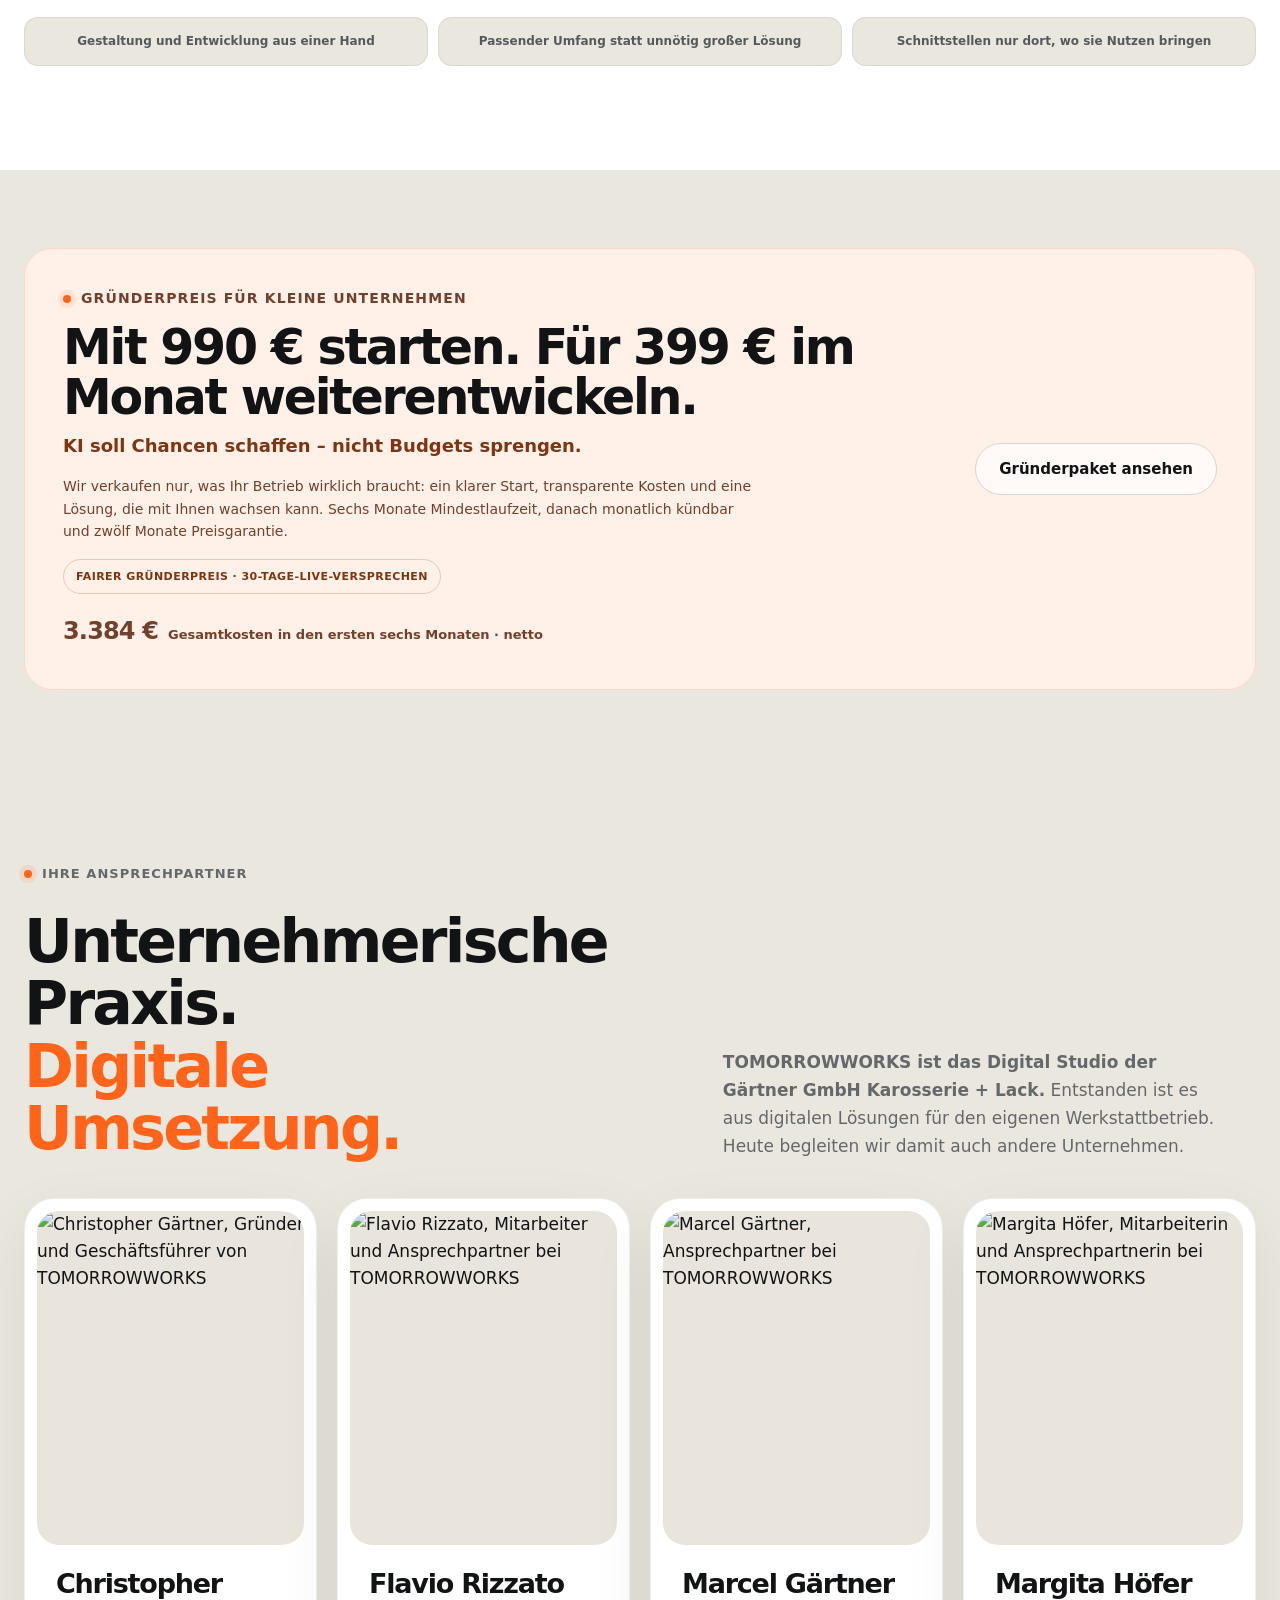
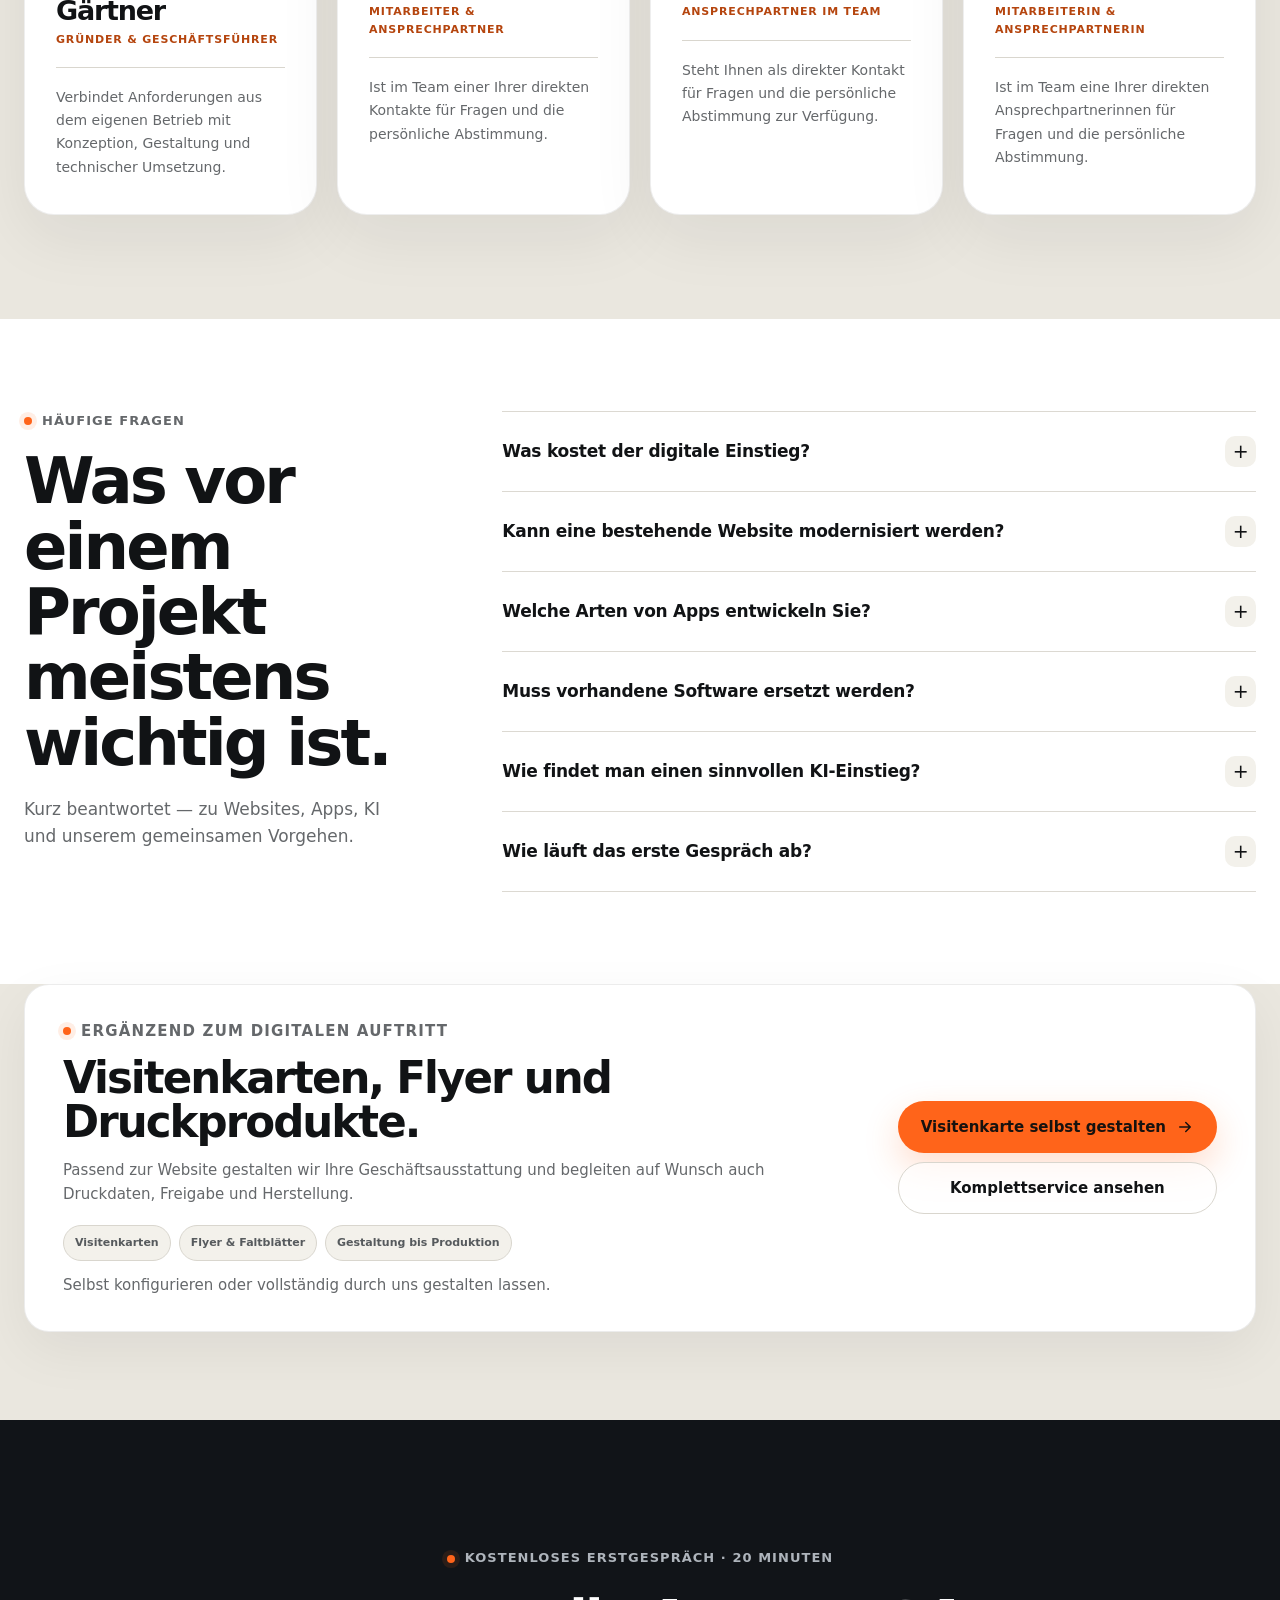
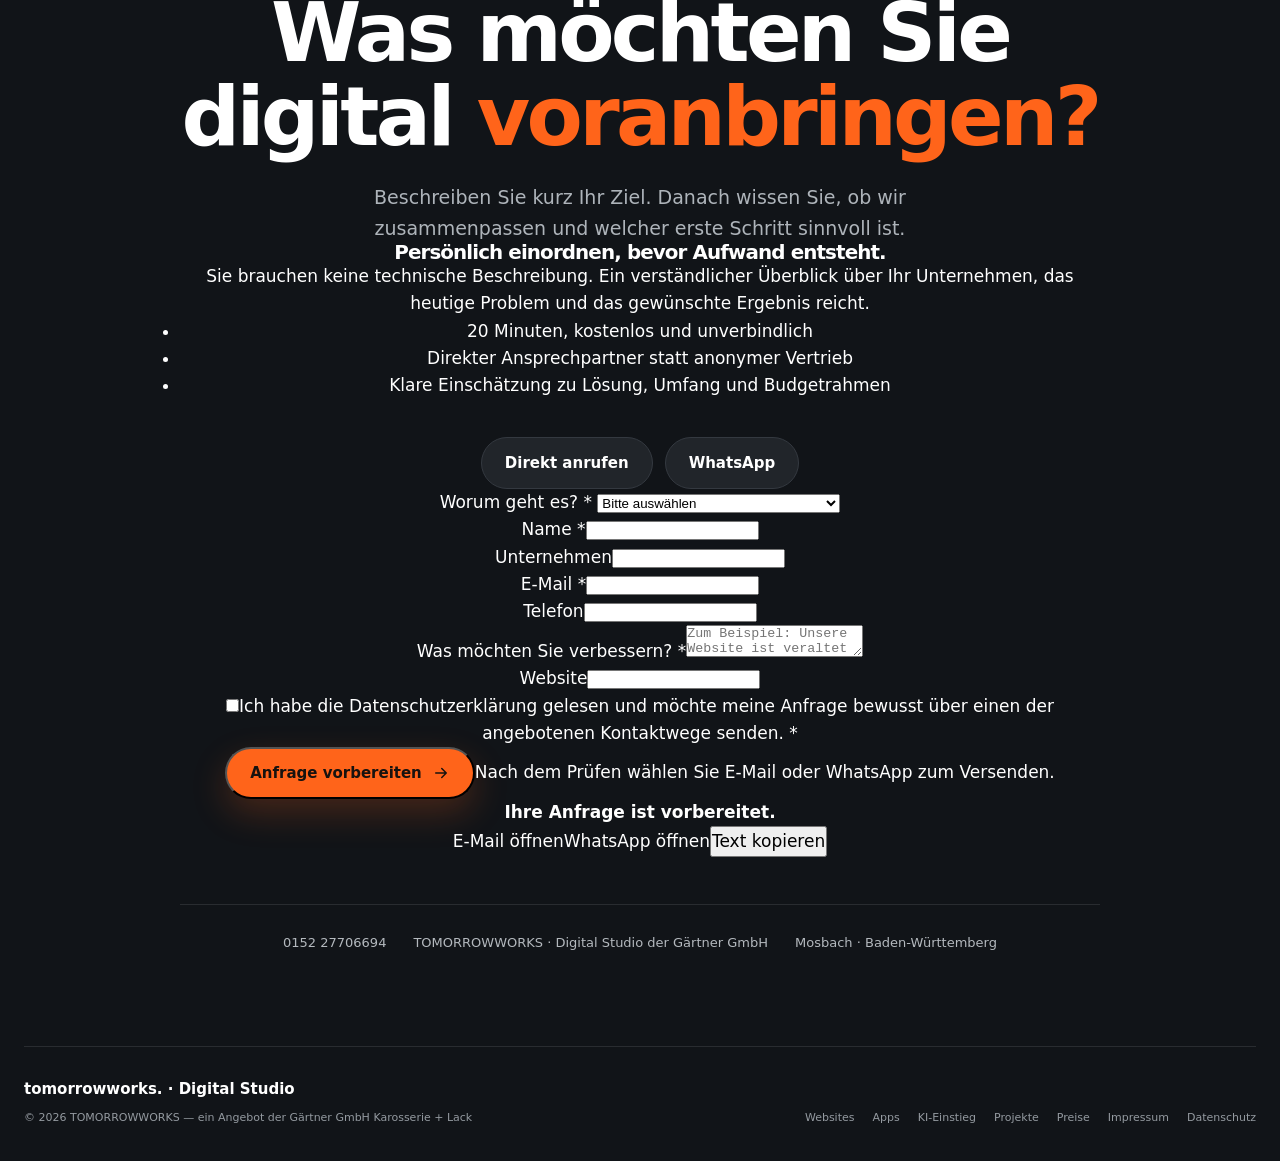
==== commit fb5c501a: "feat: add floral hero accents" ====
--- a/index.html
+++ b/index.html
@@ -15,7 +15,7 @@
 <meta name="theme-color" content="#f3f1eb">
 <link rel="canonical" href="https://www.tomorrowworks-agentur.de/">
 <link rel="icon" href="favicon.svg" type="image/svg+xml">
-<link rel="preload" as="image" href="bilder/hero-weisse-ziegelwand-v1.webp" type="image/webp">
+<link rel="preload" as="image" href="bilder/hero-weisse-ziegelwand-blumen-rechts-v3.webp" type="image/webp">
 <link rel="stylesheet" href="kontakt.css?v=1">
 <script>document.documentElement.classList.add('js');</script>
 <script type="application/ld+json">
@@ -100,7 +100,7 @@
   .menu-button[aria-expanded="true"]::after{transform:translateY(-7px) rotate(-45deg)}
 
   /* Hero */
-  .hero{position:relative;min-height:830px;padding:132px 0 72px;overflow:hidden;background:var(--paper) url("bilder/hero-weisse-ziegelwand-v1.webp") center top/cover no-repeat}
+  .hero{position:relative;min-height:830px;padding:132px 0 72px;overflow:hidden;background:var(--paper) url("bilder/hero-weisse-ziegelwand-blumen-rechts-v3.webp") center top/cover no-repeat}
   .hero::before{content:"";position:absolute;z-index:0;width:600px;height:600px;border-radius:50%;background:rgba(255,100,26,.08);filter:blur(3px);right:-280px;top:-270px;pointer-events:none}
   .hero::after{content:"";position:absolute;z-index:0;inset:0;background:linear-gradient(90deg,rgba(243,241,235,.8) 0%,rgba(243,241,235,.58) 43%,rgba(243,241,235,.18) 76%,rgba(243,241,235,.04) 100%),linear-gradient(180deg,rgba(243,241,235,.16) 0%,rgba(243,241,235,0) 55%,rgba(243,241,235,.54) 100%);pointer-events:none}
   .hero-grid{position:relative;z-index:1;display:grid;grid-template-columns:minmax(0,.92fr) minmax(500px,1.08fr);align-items:center;gap:72px}
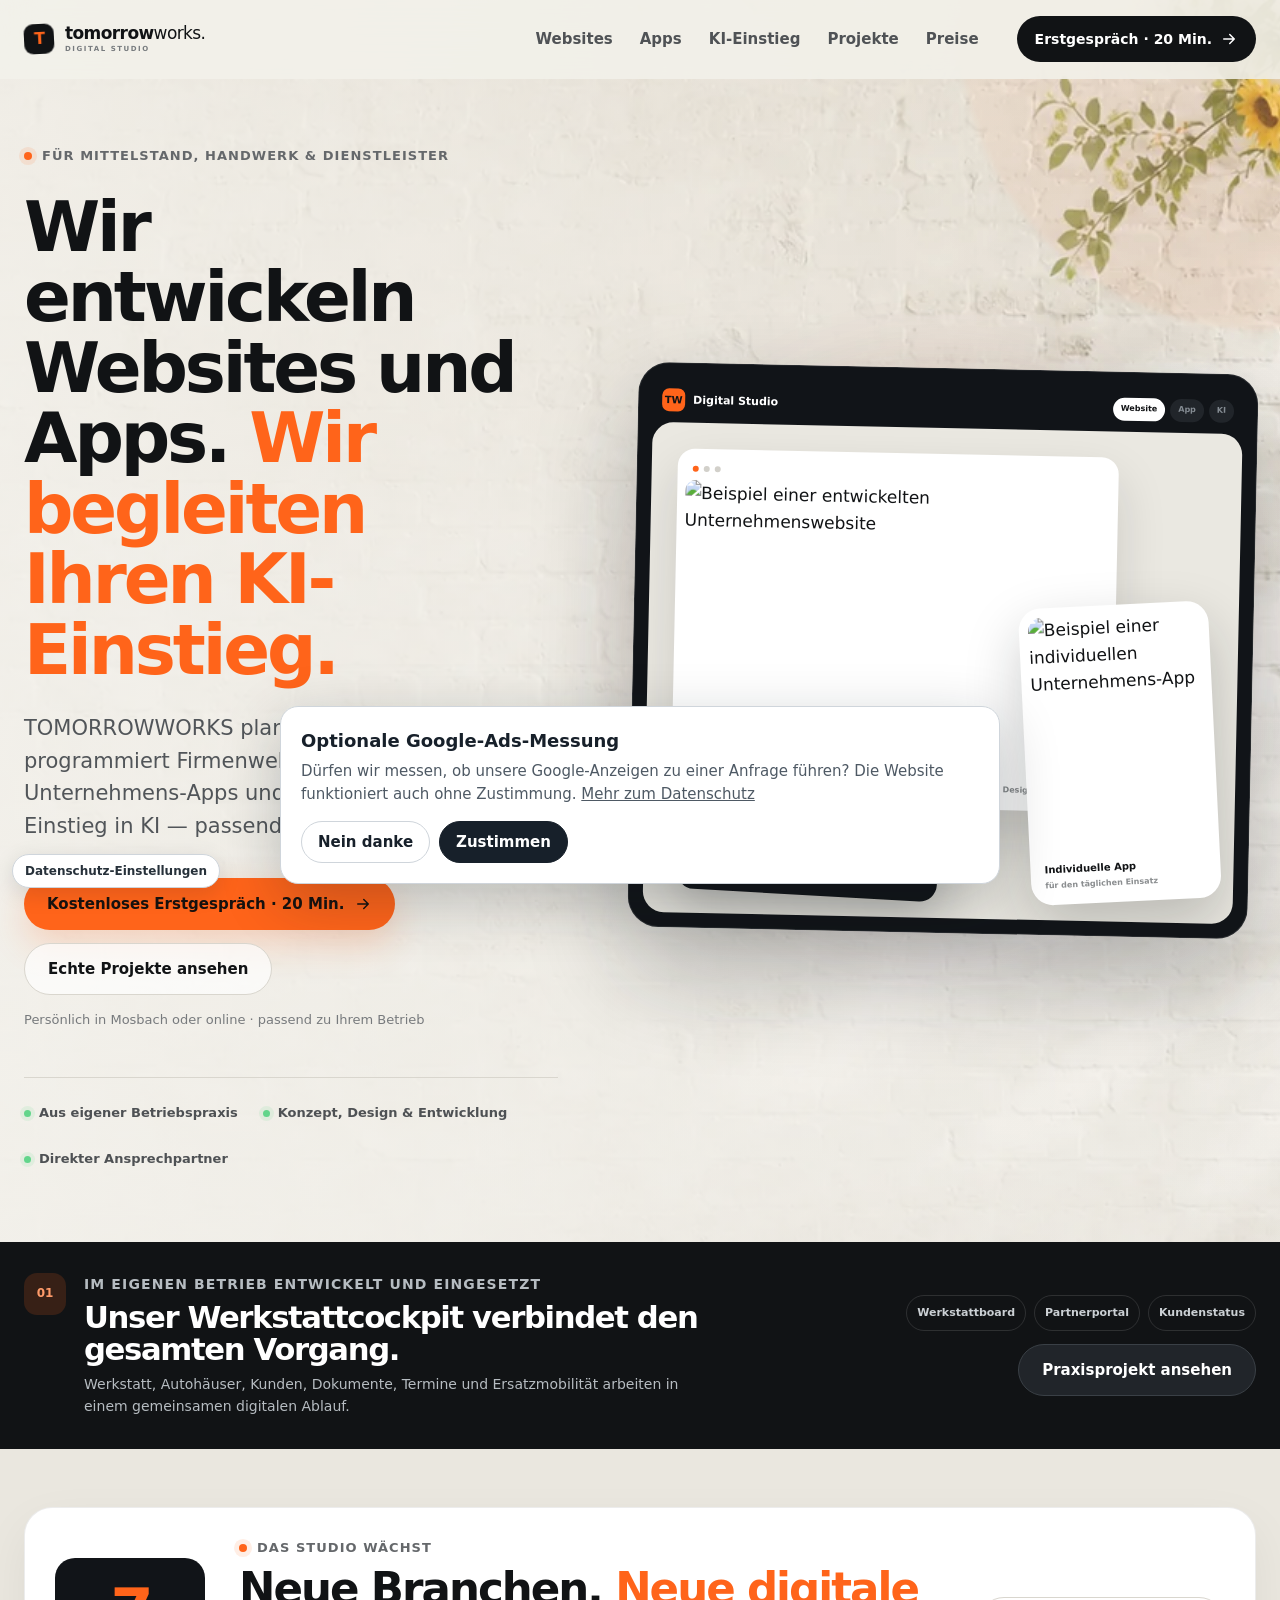
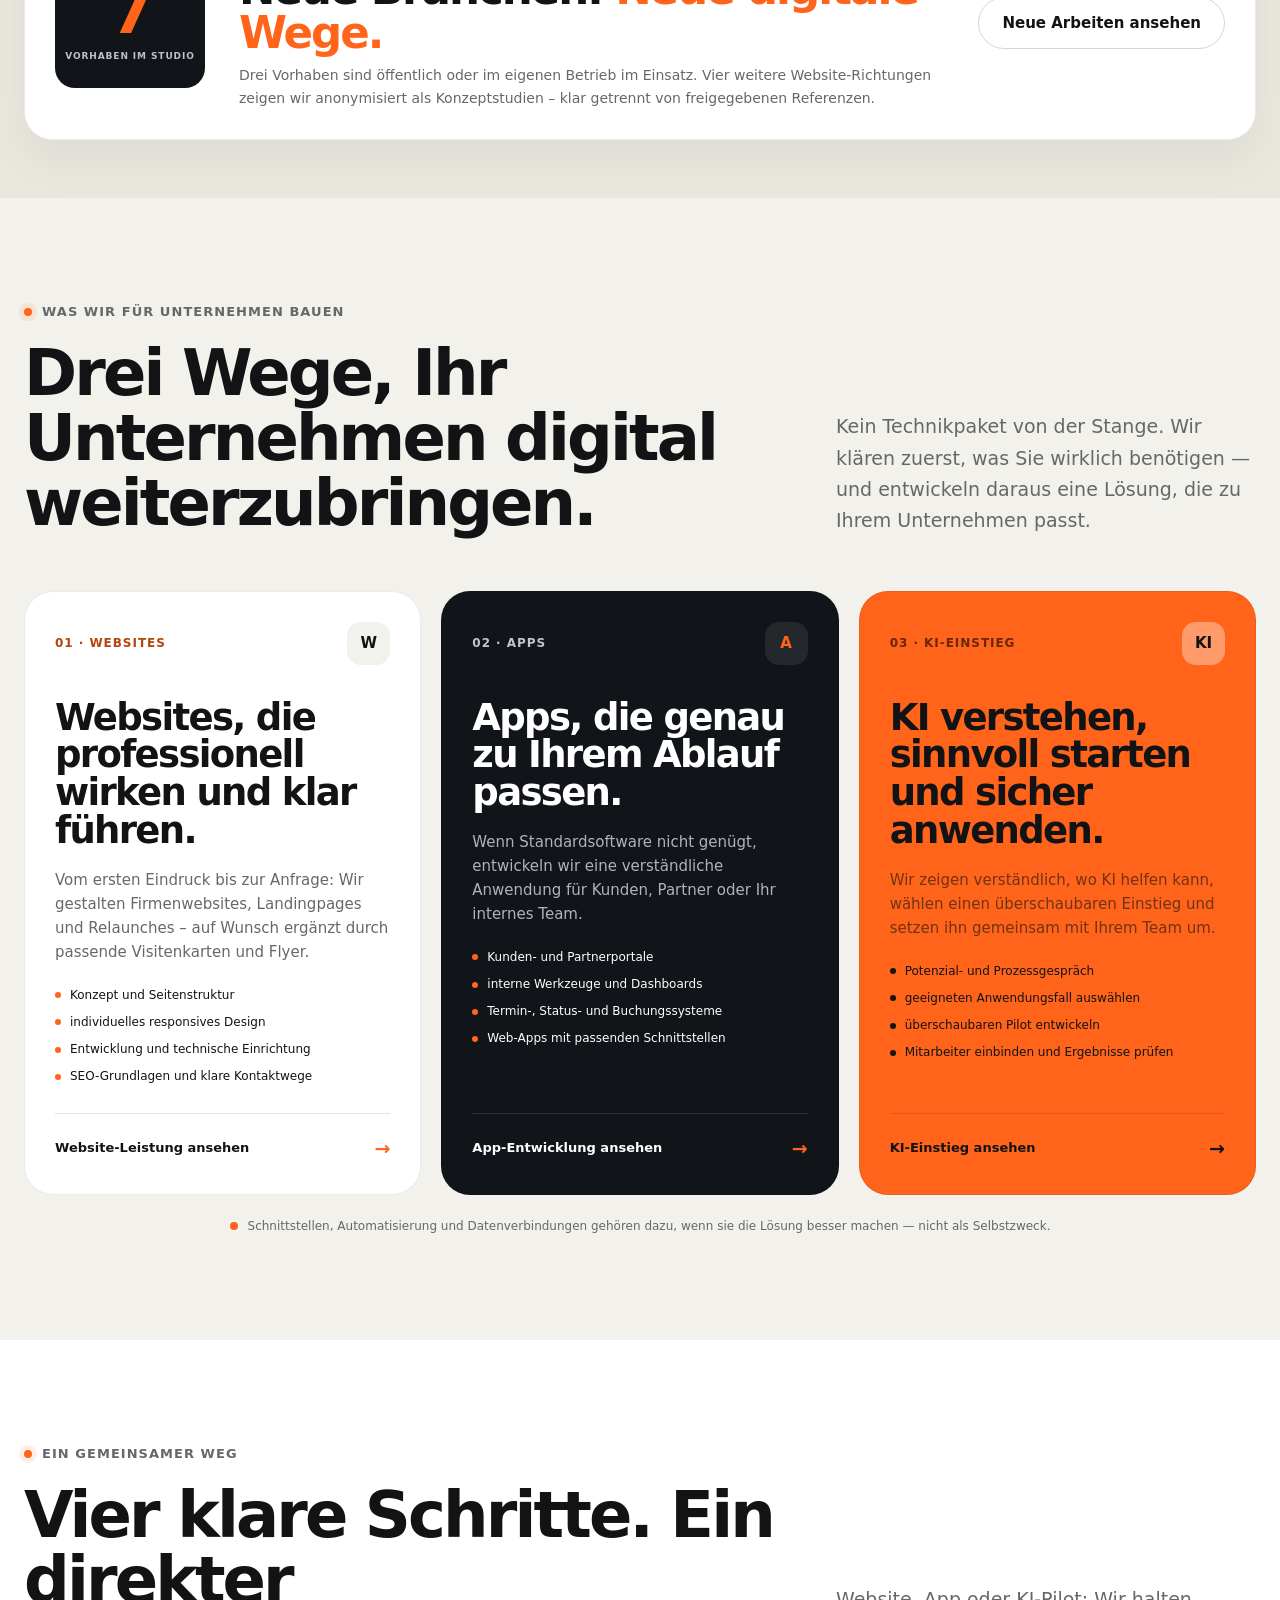
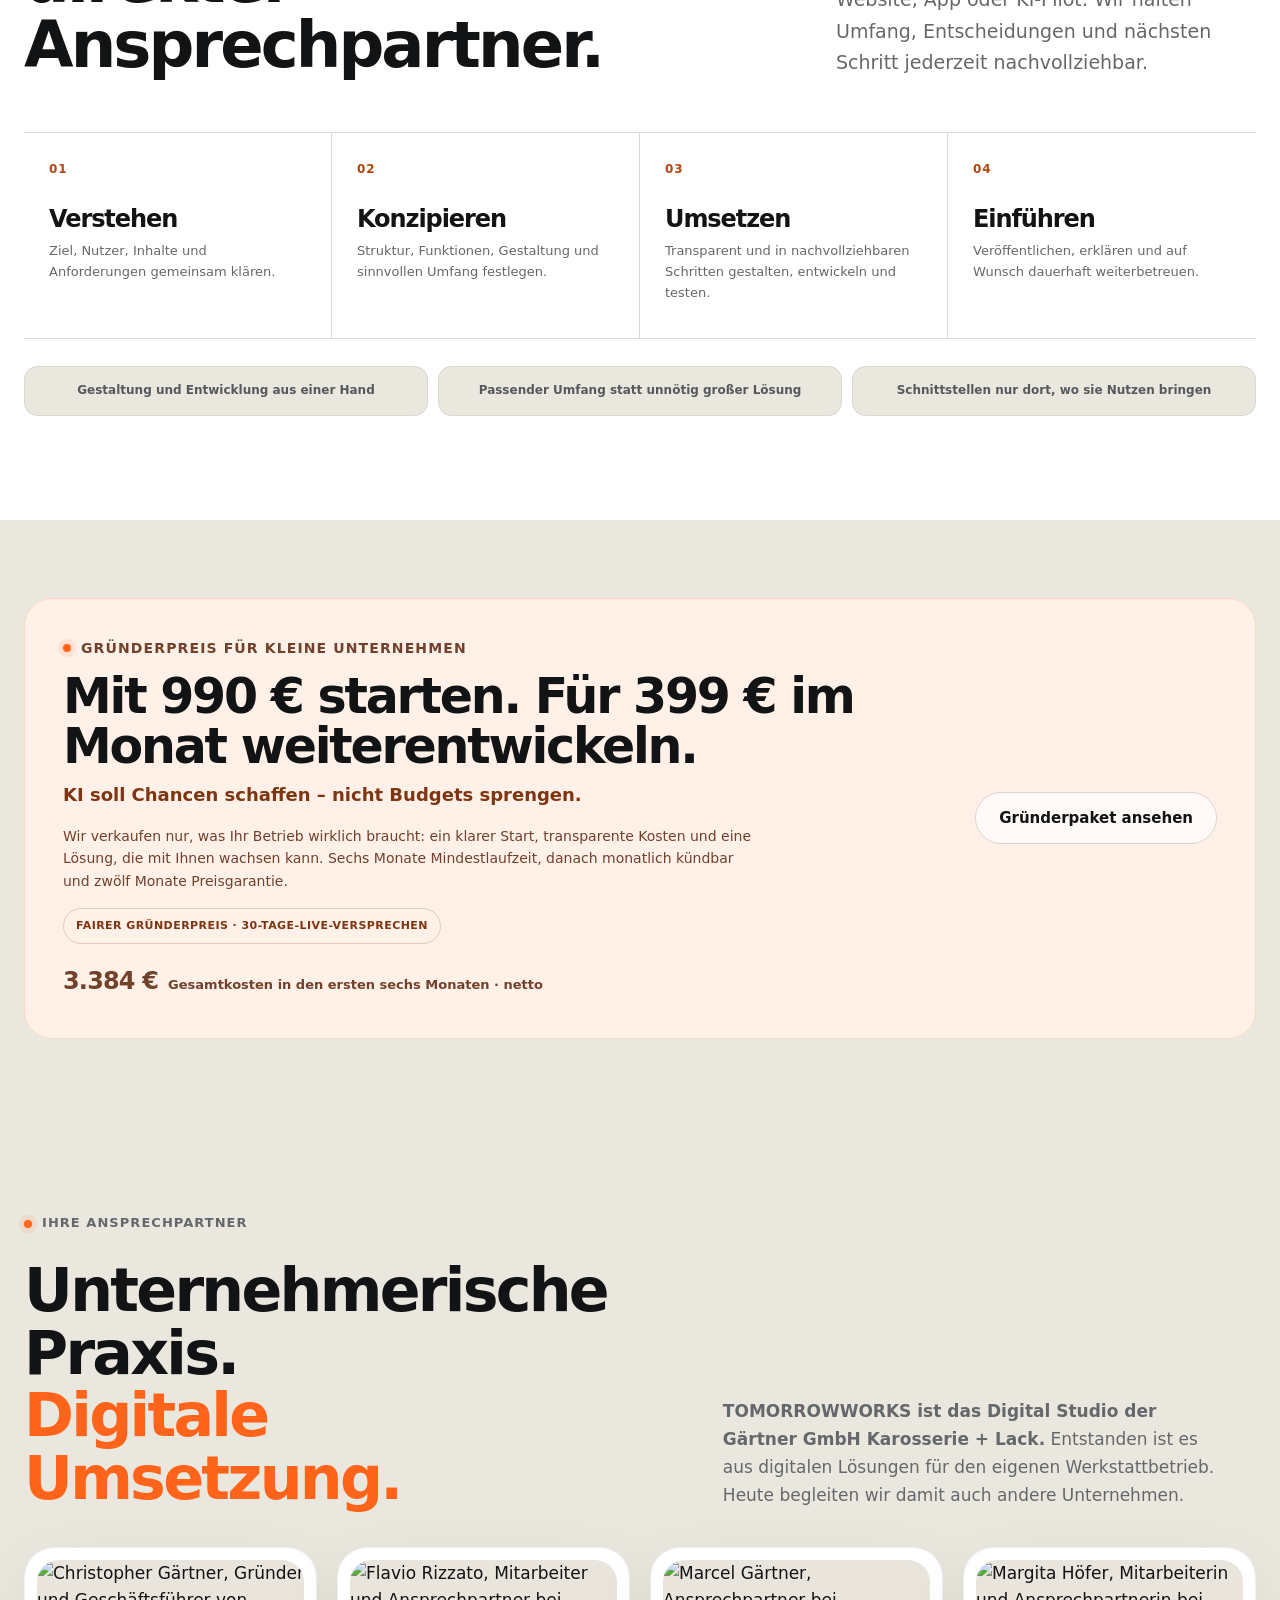
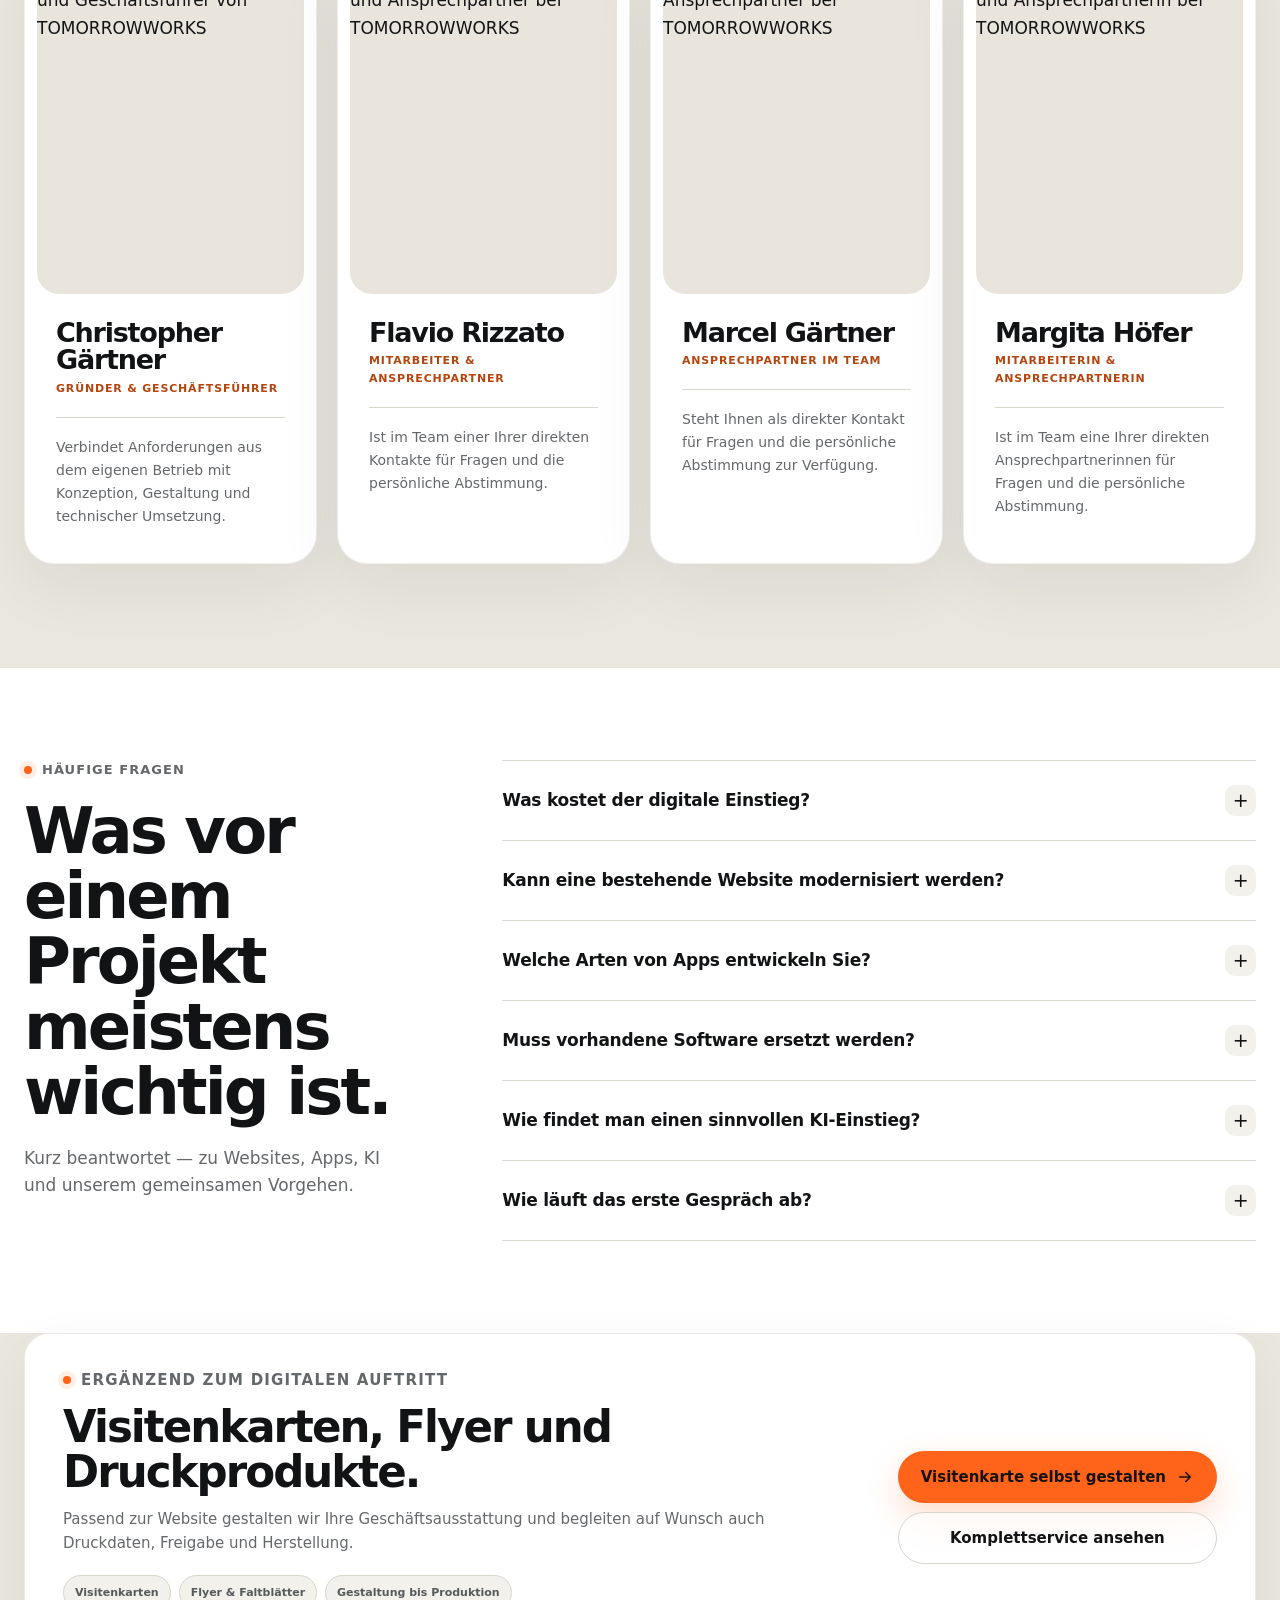
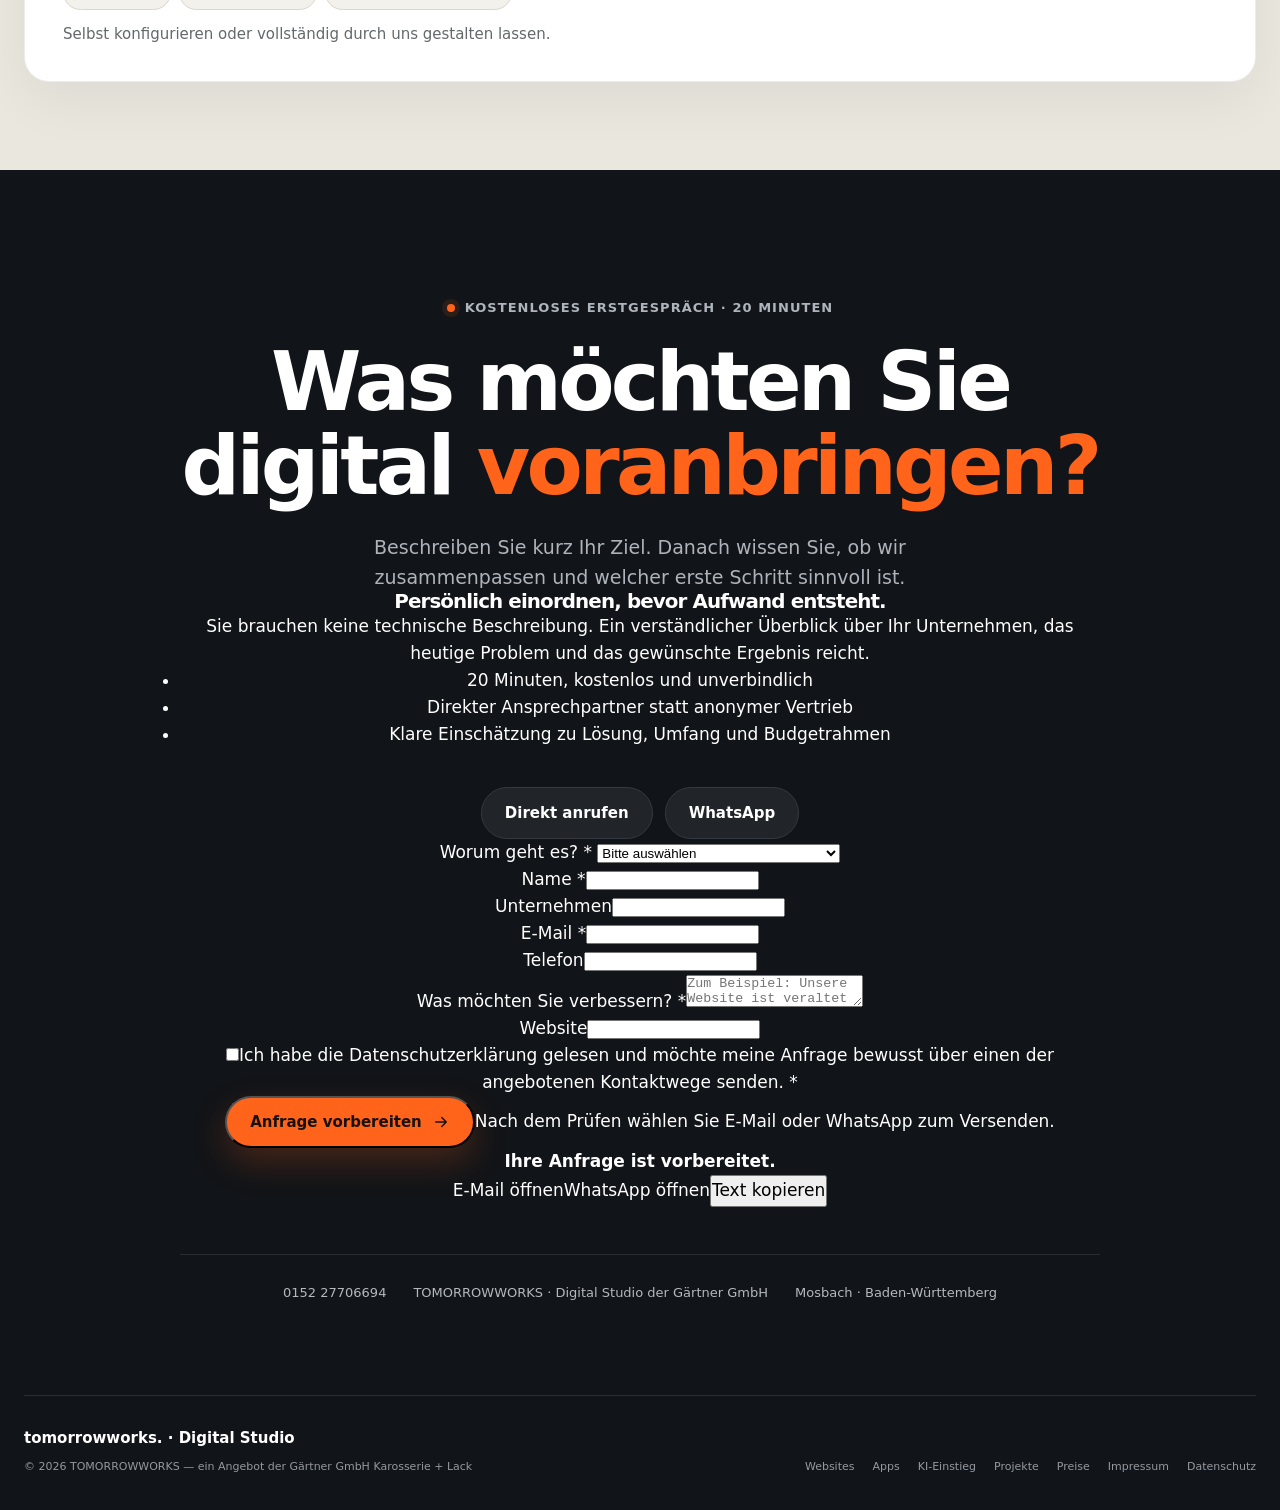
==== commit 06893aba: "feat: showcase growing project portfolio" ====
--- a/index.html
+++ b/index.html
@@ -178,6 +178,13 @@
   .practice-proof .button.secondary{color:#fff;background:#21252a;border-color:#3a4046}
   .practice-proof-facts{display:flex;gap:8px;flex-wrap:wrap}
   .practice-proof-facts span{padding:8px 10px;border:1px solid rgba(255,255,255,.12);border-radius:999px;color:#cbd0d4;font-size:11px;font-weight:680}
+
+  .portfolio-pulse{padding:58px 0;background:var(--paper-2)}
+  .portfolio-pulse-card{display:grid;grid-template-columns:150px minmax(0,1fr) auto;gap:34px;align-items:center;padding:30px;border:1px solid rgba(17,19,21,.08);border-radius:28px;background:#fff;box-shadow:0 18px 50px rgba(17,19,21,.06)}
+  .portfolio-pulse-count{display:grid;place-items:center;align-content:center;min-height:130px;border-radius:20px;background:var(--night);color:#fff;text-align:center}
+  .portfolio-pulse-count strong{color:var(--orange);font-size:62px;line-height:.9;letter-spacing:-.07em}.portfolio-pulse-count span{margin-top:9px;color:#bbc1c5;font-size:9px;font-weight:800;letter-spacing:.1em;text-transform:uppercase}
+  .portfolio-pulse-copy .eyebrow{margin-bottom:8px}.portfolio-pulse-copy h2{font-size:clamp(31px,3.4vw,48px);margin-bottom:9px}.portfolio-pulse-copy h2 em{color:var(--orange);font-style:normal}.portfolio-pulse-copy p:last-child{max-width:700px;color:var(--muted);font-size:14px}
+  .portfolio-pulse .button{white-space:nowrap}
 
   /* Problem */
   .problem{padding:132px 0}
@@ -519,7 +526,7 @@
     .nav-shell{min-height:68px;gap:9px}.brand-mark{width:28px;height:28px}.brand-name{font-size:15px}.nav-shell > .nav-cta{min-height:40px;padding:0 12px;font-size:11px;white-space:nowrap}.menu-button{width:40px;height:40px}
     .hero{padding:106px 0 62px;background-size:auto 720px}.hero-copy{text-align:left}.hero .eyebrow{justify-content:flex-start;font-size:11px}.hero h1{font-size:clamp(44px,12.8vw,52px);margin:20px 0}.hero-lead{font-size:17px}.hero-actions{justify-content:flex-start;display:grid}.button{width:100%;min-height:51px}.hero-note{text-align:center}.hero-proof{justify-content:flex-start;gap:11px 18px;margin-top:32px}.hero-proof span{font-size:11px}
     .hero-proof{display:none}.product-stage{min-height:490px;margin:0 -6px}.console{padding:10px;border-radius:24px;transform:none}.console-body{grid-template-columns:1fr;min-height:384px}.console-side{display:none}.console-main{padding:20px 17px}.console-title .ui-heading{font-size:19px}.incoming{padding:13px}.automation-line{grid-template-columns:1fr 22px 1fr}.auto-card{padding:10px}.practice-card{width:158px;right:-3px;bottom:-28px;padding:7px}.practice-card img{height:75px}.practice-card p{font-size:9px}
-    .practice-proof{padding:28px 0}.practice-proof-copy{grid-template-columns:36px 1fr;gap:13px}.practice-proof-no{width:36px;height:36px}.practice-proof h2{font-size:27px}.practice-proof-actions{display:grid}.practice-proof-actions .button{width:100%}.practice-proof-facts{gap:6px}.practice-proof-facts span{font-size:10px}
+    .practice-proof{padding:28px 0}.practice-proof-copy{grid-template-columns:36px 1fr;gap:13px}.practice-proof-no{width:36px;height:36px}.practice-proof h2{font-size:27px}.practice-proof-actions{display:grid}.practice-proof-actions .button{width:100%}.practice-proof-facts{gap:6px}.practice-proof-facts span{font-size:10px}.portfolio-pulse-count{min-height:110px}.portfolio-pulse-count strong{font-size:50px}
     .problem,.flow,.capabilities,.method{padding:92px 0}.problem-grid{gap:45px}.problem h2,.section-head h2,.method h2{font-size:42px}.problem-copy{font-size:17px}.friction{grid-template-columns:42px 1fr;padding:14px}.friction i{width:39px;height:39px}
     .cases{padding:92px 0;border-radius:30px 30px 0 0}.section-head{margin-bottom:38px}.section-head > p{font-size:16px}.case-feature{padding:10px;border-radius:24px}.browser-frame{min-height:290px}.cockpit-photo{min-height:0;aspect-ratio:16/10;border-radius:17px}.cockpit-photo img{min-height:0}.cockpit-visual-note{left:10px;bottom:10px;font-size:7px}.cockpit-map{min-height:auto;padding:14px}.cockpit-tools{grid-template-columns:repeat(2,1fr)}.cockpit-network{grid-template-columns:1fr;padding-top:13px}.cockpit-network::before{display:none}.cockpit-node{min-height:0}.cockpit-node::before{display:none}.cockpit-caption{padding-top:10px}.case-copy{padding:22px 12px 16px}.case-copy h3{font-size:36px}.case-small{grid-template-columns:1fr}.case-small picture{min-height:210px;max-height:230px}.case-small-content{padding:24px}.case-small-content h3{font-size:25px}.case-reference picture{min-height:230px;max-height:250px}.case-reference .case-small-content{padding:27px 24px}.case-reference .case-small-content h3{font-size:27px}.reference-duo{min-height:290px}.reference-inset{right:10px;bottom:10px;width:65%;height:46%;border-width:3px;border-radius:10px}
     .flow-step{min-height:230px;padding:25px}.flow-icon{margin-bottom:33px}
@@ -538,7 +545,7 @@
   }
   @media (max-width:860px){
     .studio-stage{min-height:610px}.service-grid{grid-template-columns:1fr}.service-card.ai{grid-column:auto}.service-card{min-height:470px}
-    .practice-proof-grid{grid-template-columns:1fr;gap:24px}.practice-proof-actions{justify-content:flex-start}
+    .practice-proof-grid{grid-template-columns:1fr;gap:24px}.practice-proof-actions{justify-content:flex-start}.portfolio-pulse{padding:40px 0}.portfolio-pulse-card{grid-template-columns:1fr;padding:20px}.portfolio-pulse-count{min-height:102px}.portfolio-pulse .button{grid-column:auto}
     .print-shell{grid-template-columns:1fr}.print-actions{display:flex;min-width:0;flex-wrap:wrap}.print-actions .button{width:auto}
     .delivery-grid{grid-template-columns:1fr 1fr}.delivery-step:nth-child(2){border-right:0}.delivery-step:nth-child(-n+2){border-bottom:1px solid #dcd9d2}
     .price-bridge-card{grid-template-columns:1fr}.price-bridge-card .button{width:max-content}
@@ -629,6 +636,16 @@
       <div class="practice-proof-actions">
         <div class="practice-proof-facts" aria-label="Bereiche des Werkstattcockpits"><span>Werkstattboard</span><span>Partnerportal</span><span>Kundenstatus</span></div>
         <a class="button secondary" href="projekt-terminportal.html">Praxisprojekt ansehen</a>
+      </div>
+    </div>
+  </section>
+
+  <section class="portfolio-pulse" aria-labelledby="portfolio-pulse-title">
+    <div class="wrap">
+      <div class="portfolio-pulse-card reveal">
+        <div class="portfolio-pulse-count" aria-hidden="true"><strong>7</strong><span>Vorhaben im Studio</span></div>
+        <div class="portfolio-pulse-copy"><p class="eyebrow">Das Studio wächst</p><h2 id="portfolio-pulse-title">Neue Branchen. <em>Neue digitale Wege.</em></h2><p>Drei Vorhaben sind öffentlich oder im eigenen Betrieb im Einsatz. Vier weitere Website-Richtungen zeigen wir anonymisiert als Konzeptstudien – klar getrennt von freigegebenen Referenzen.</p></div>
+        <a class="button secondary" href="projekte.html#neue-arbeiten">Neue Arbeiten ansehen</a>
       </div>
     </div>
   </section>
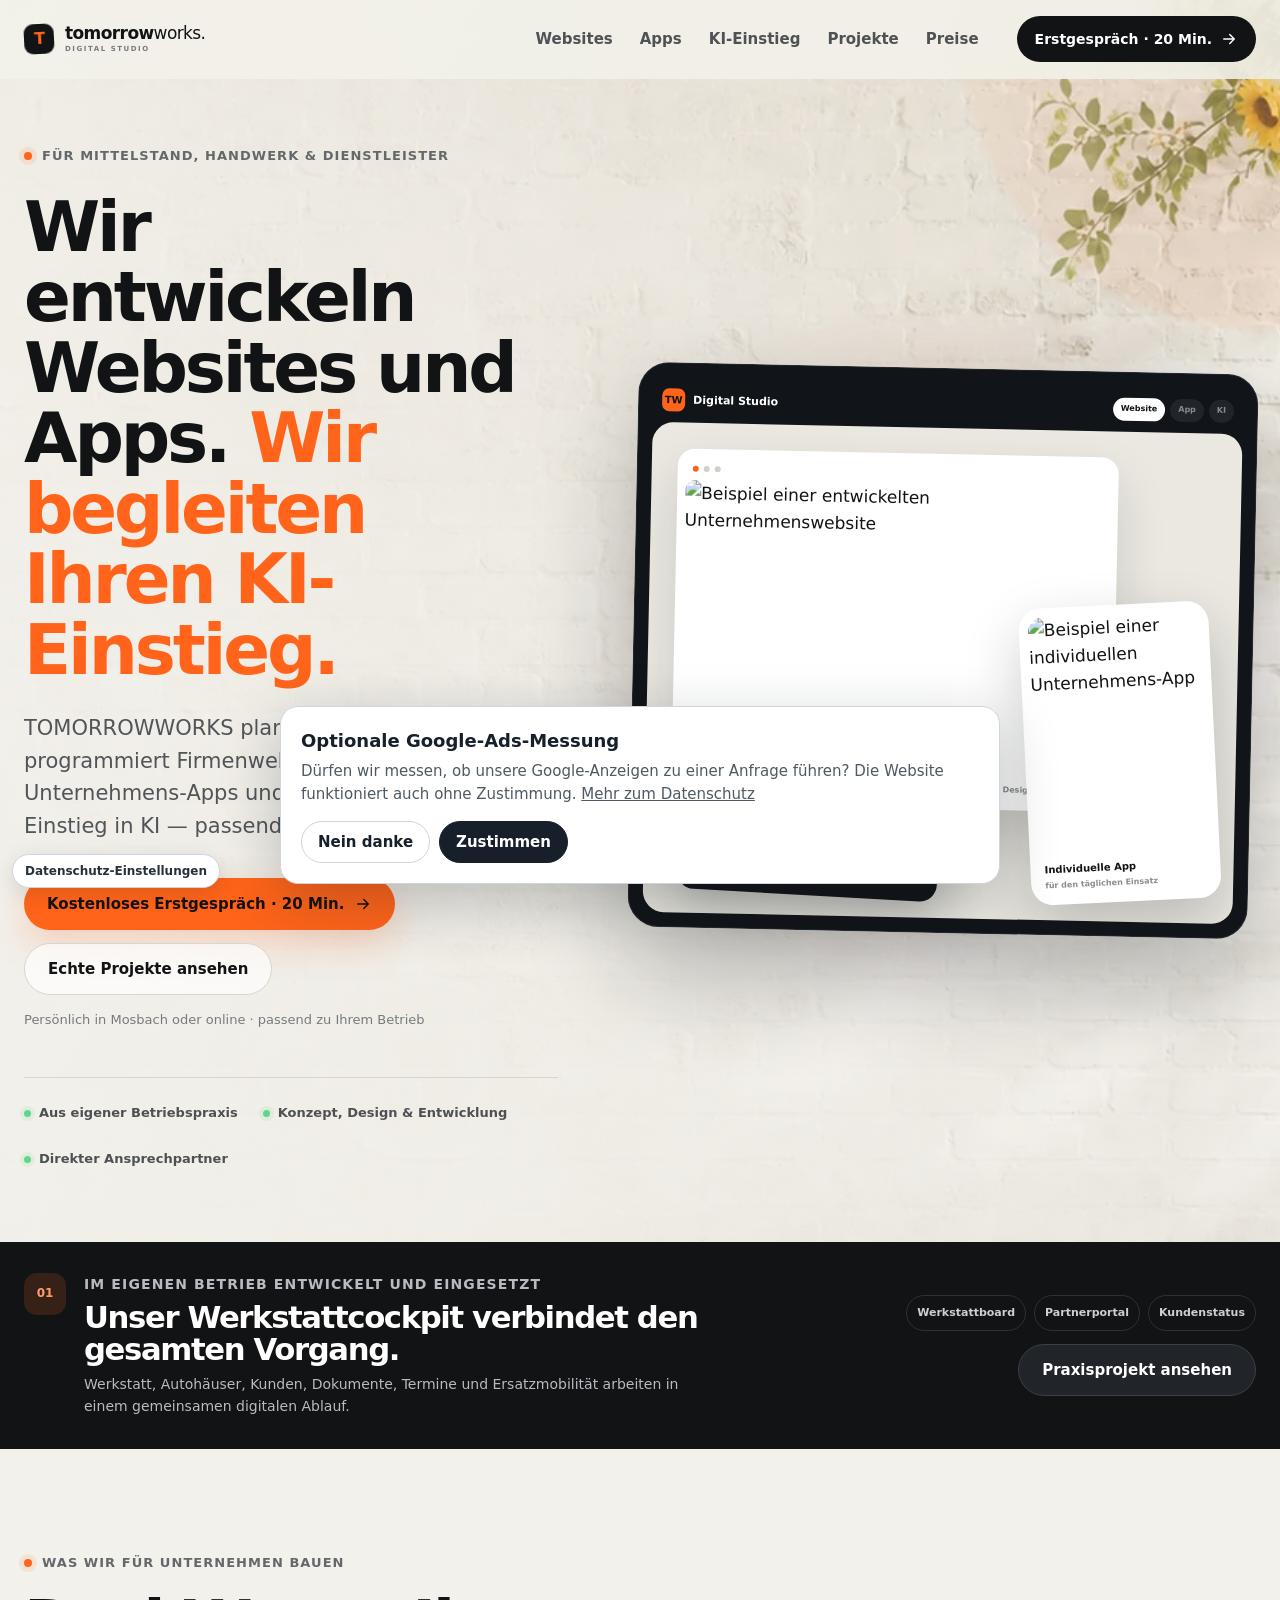
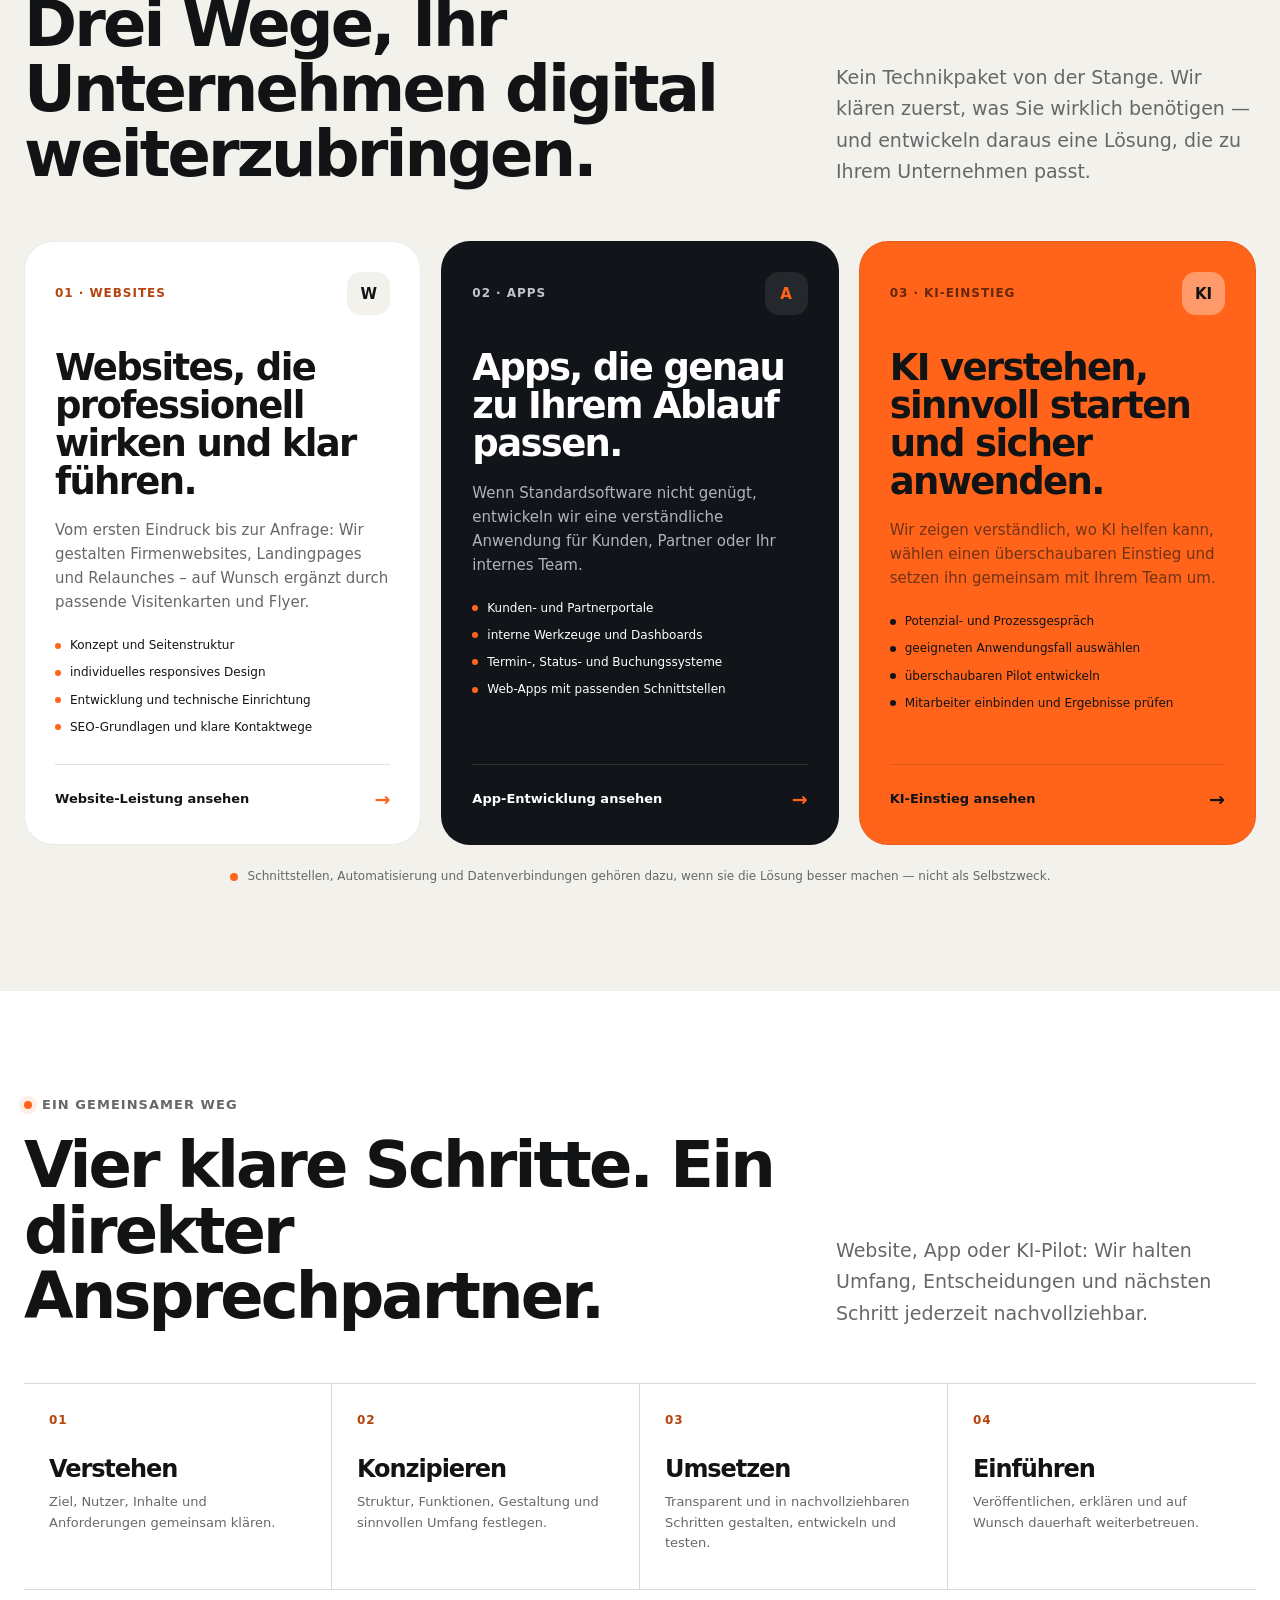
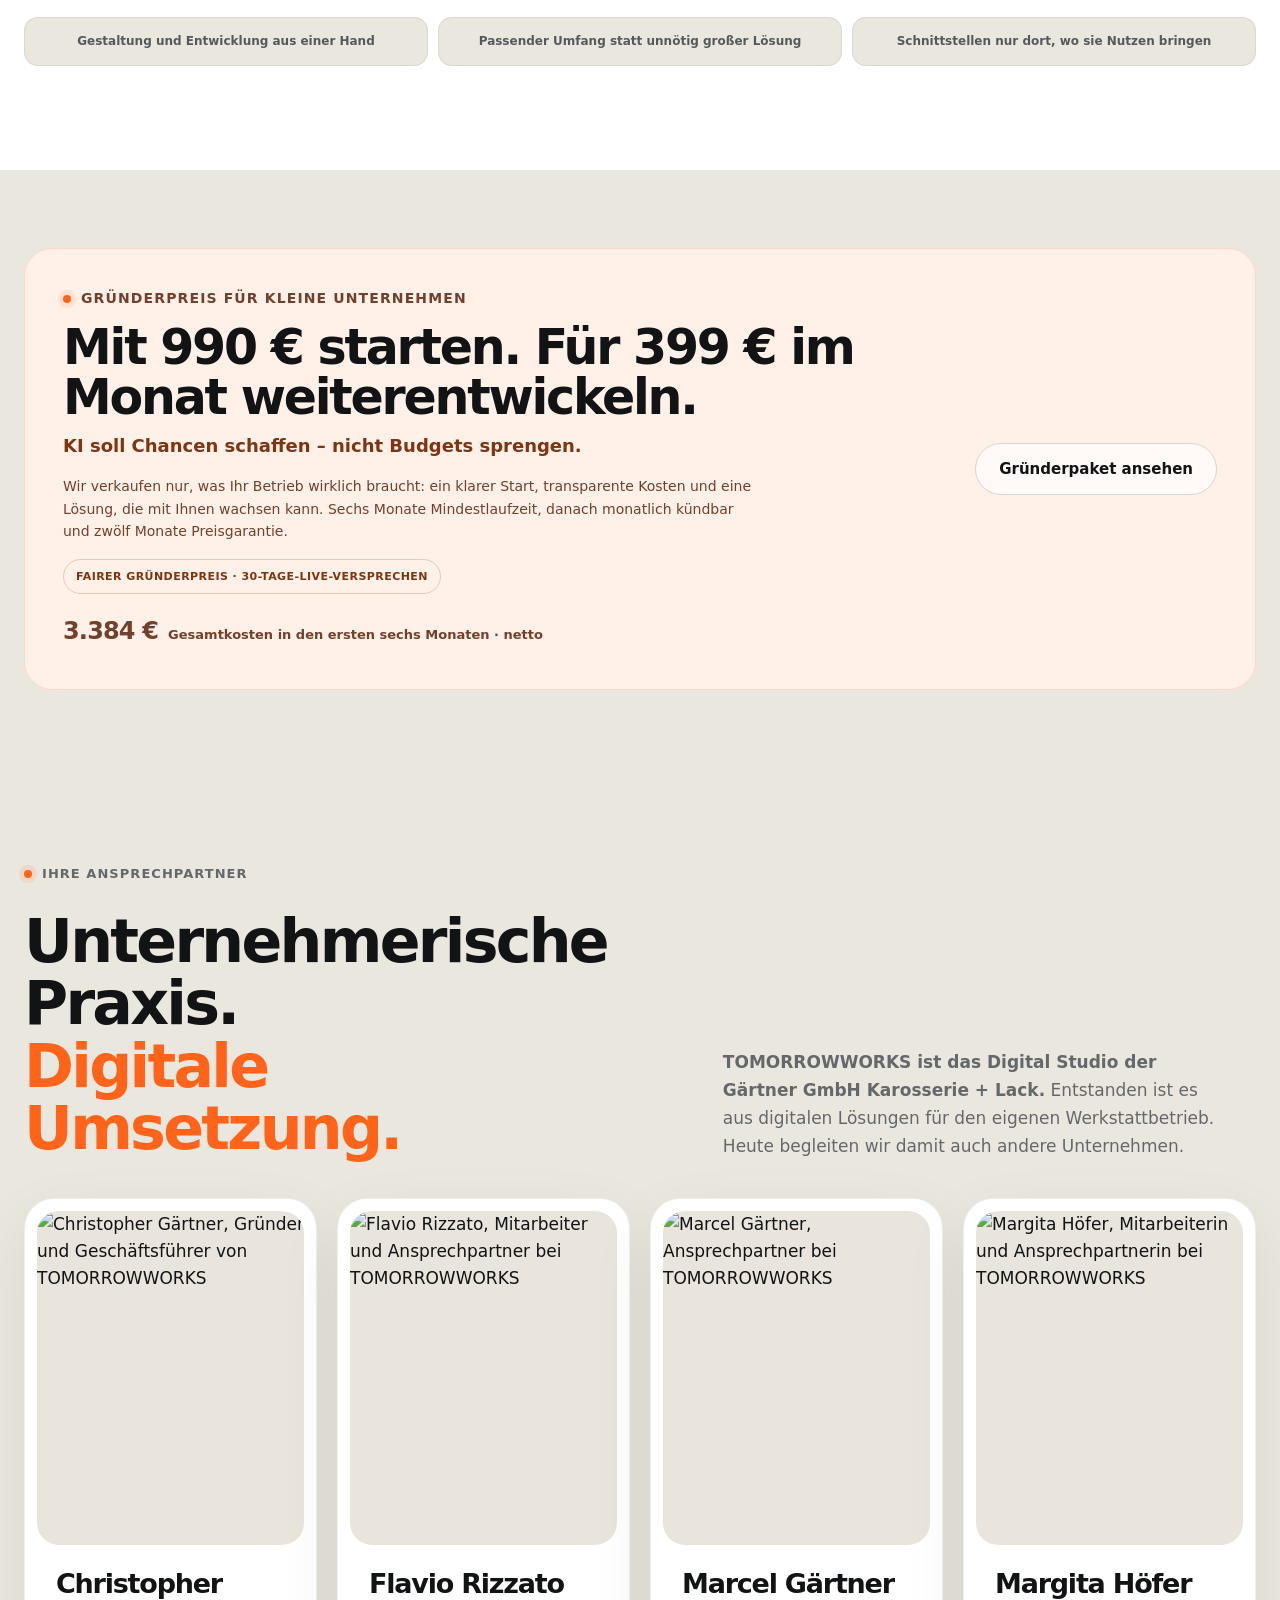
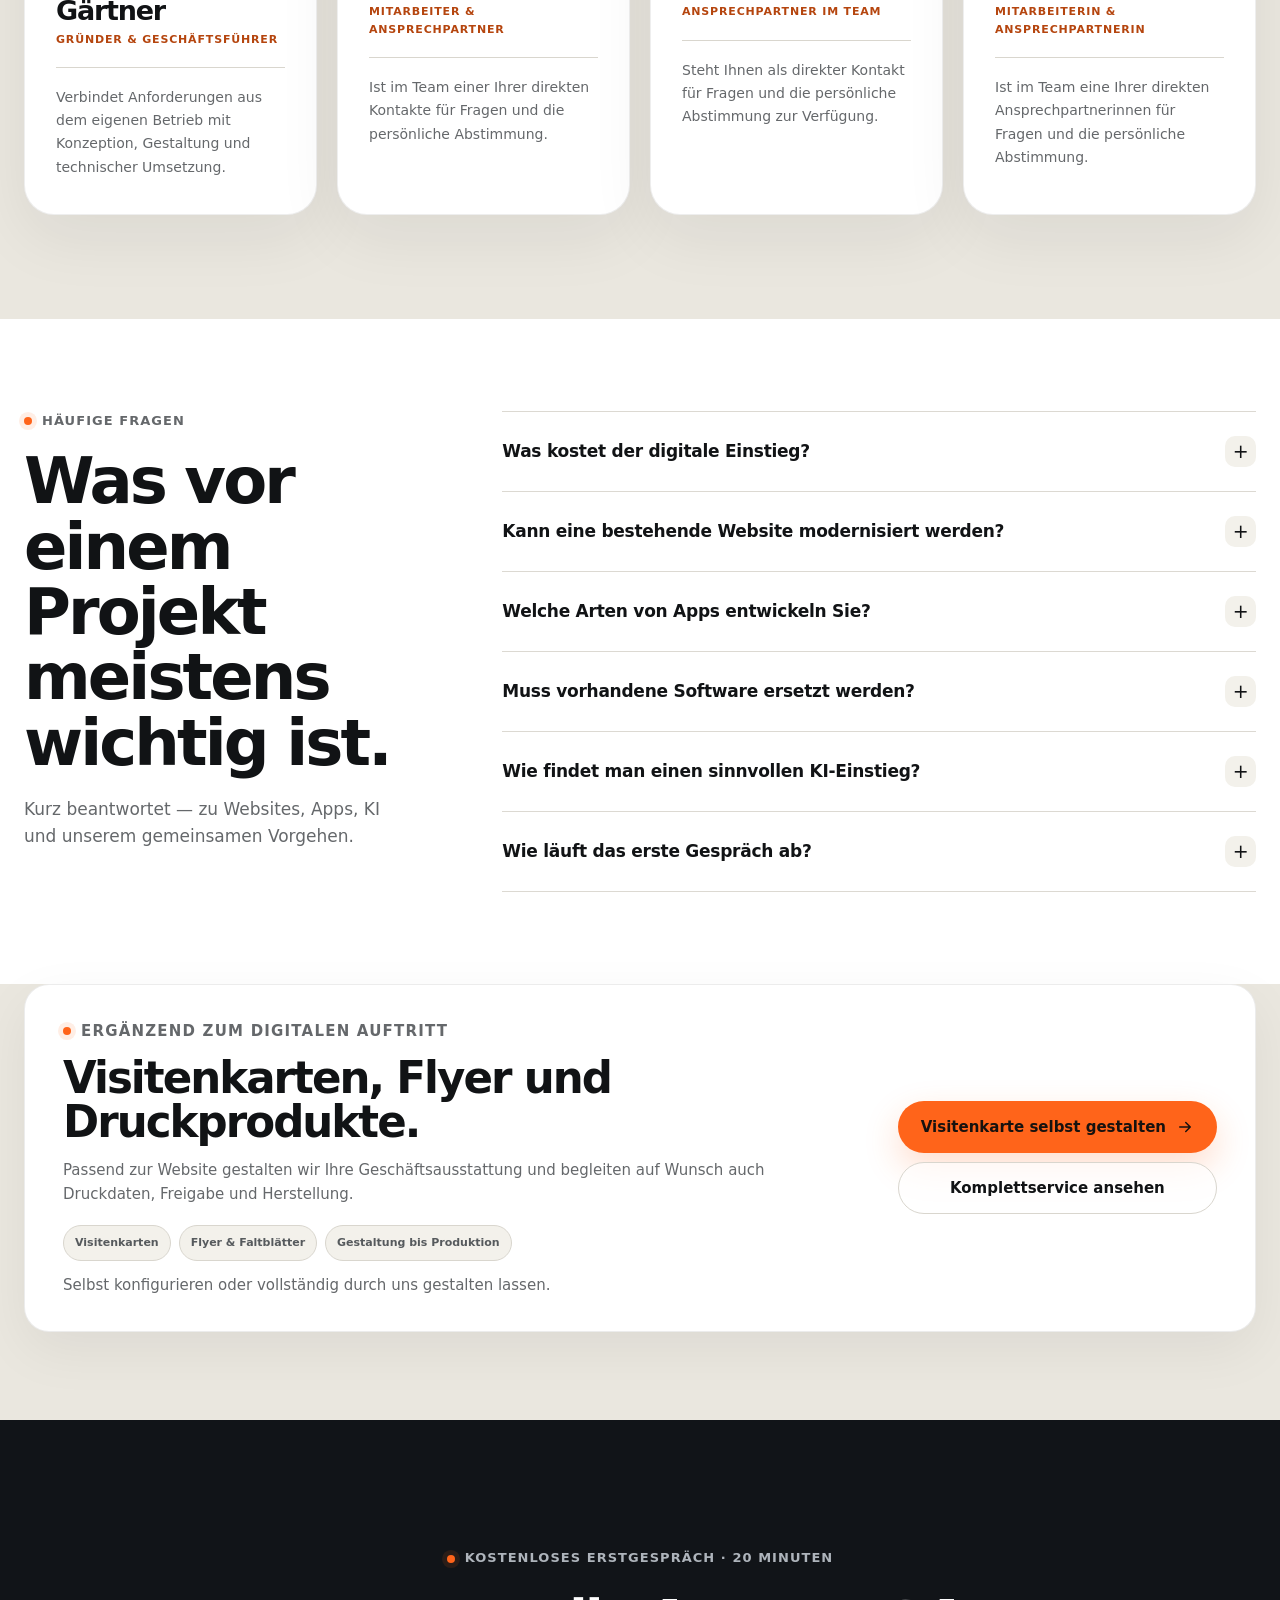
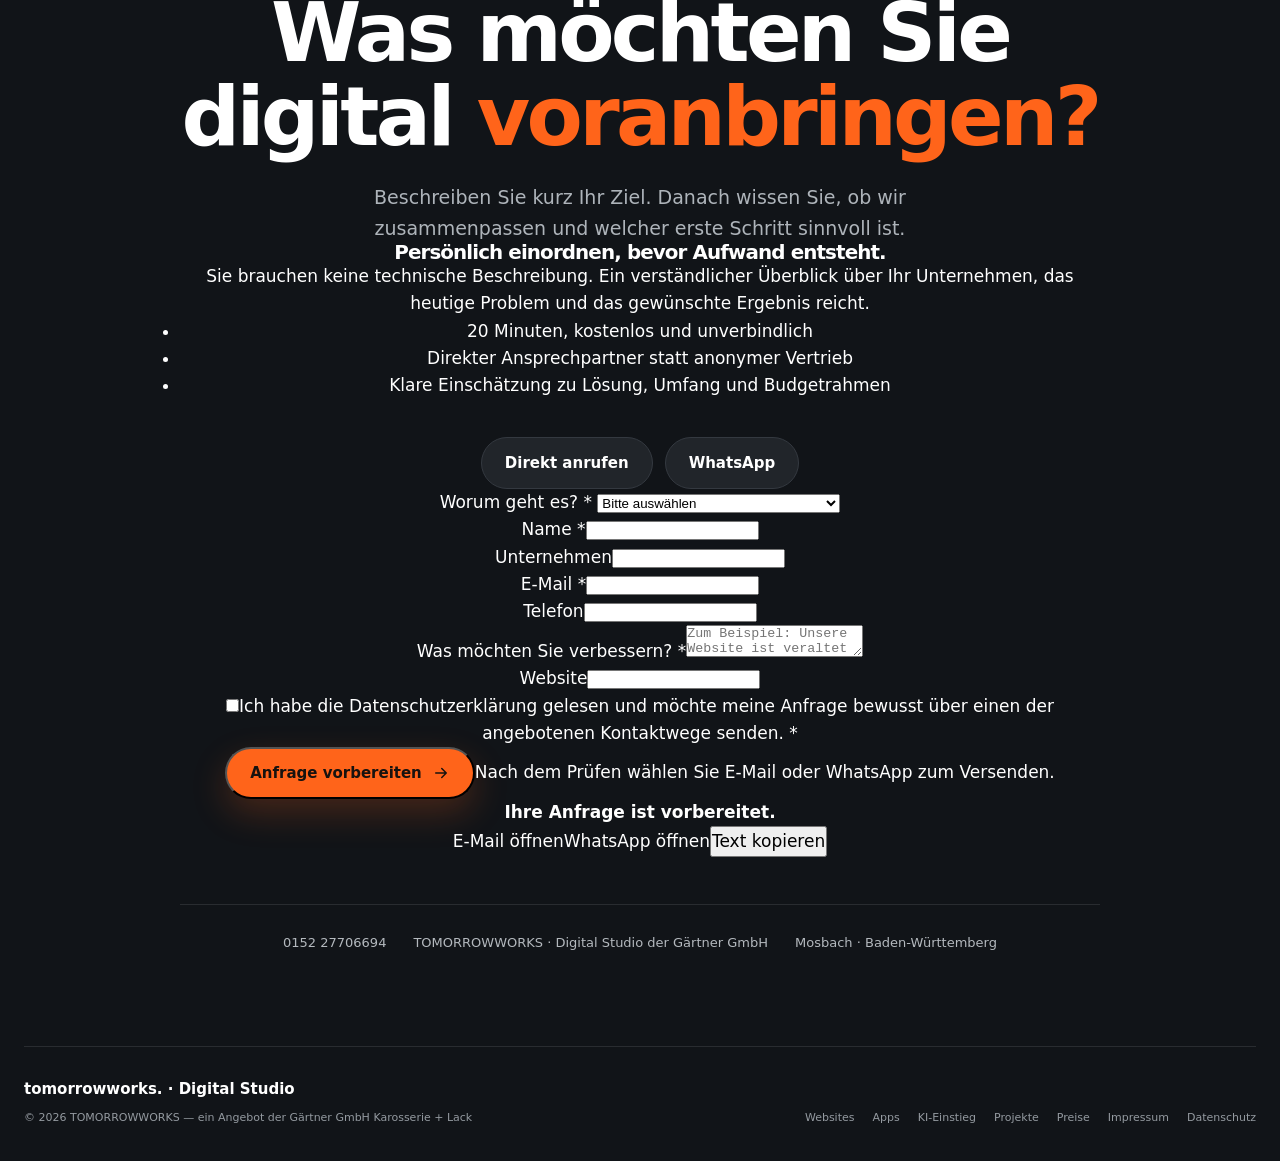
==== commit e0de5e47: "revert: restore portfolio before growth redesign" ====
--- a/index.html
+++ b/index.html
@@ -178,13 +178,6 @@
   .practice-proof .button.secondary{color:#fff;background:#21252a;border-color:#3a4046}
   .practice-proof-facts{display:flex;gap:8px;flex-wrap:wrap}
   .practice-proof-facts span{padding:8px 10px;border:1px solid rgba(255,255,255,.12);border-radius:999px;color:#cbd0d4;font-size:11px;font-weight:680}
-
-  .portfolio-pulse{padding:58px 0;background:var(--paper-2)}
-  .portfolio-pulse-card{display:grid;grid-template-columns:150px minmax(0,1fr) auto;gap:34px;align-items:center;padding:30px;border:1px solid rgba(17,19,21,.08);border-radius:28px;background:#fff;box-shadow:0 18px 50px rgba(17,19,21,.06)}
-  .portfolio-pulse-count{display:grid;place-items:center;align-content:center;min-height:130px;border-radius:20px;background:var(--night);color:#fff;text-align:center}
-  .portfolio-pulse-count strong{color:var(--orange);font-size:62px;line-height:.9;letter-spacing:-.07em}.portfolio-pulse-count span{margin-top:9px;color:#bbc1c5;font-size:9px;font-weight:800;letter-spacing:.1em;text-transform:uppercase}
-  .portfolio-pulse-copy .eyebrow{margin-bottom:8px}.portfolio-pulse-copy h2{font-size:clamp(31px,3.4vw,48px);margin-bottom:9px}.portfolio-pulse-copy h2 em{color:var(--orange);font-style:normal}.portfolio-pulse-copy p:last-child{max-width:700px;color:var(--muted);font-size:14px}
-  .portfolio-pulse .button{white-space:nowrap}
 
   /* Problem */
   .problem{padding:132px 0}
@@ -526,7 +519,7 @@
     .nav-shell{min-height:68px;gap:9px}.brand-mark{width:28px;height:28px}.brand-name{font-size:15px}.nav-shell > .nav-cta{min-height:40px;padding:0 12px;font-size:11px;white-space:nowrap}.menu-button{width:40px;height:40px}
     .hero{padding:106px 0 62px;background-size:auto 720px}.hero-copy{text-align:left}.hero .eyebrow{justify-content:flex-start;font-size:11px}.hero h1{font-size:clamp(44px,12.8vw,52px);margin:20px 0}.hero-lead{font-size:17px}.hero-actions{justify-content:flex-start;display:grid}.button{width:100%;min-height:51px}.hero-note{text-align:center}.hero-proof{justify-content:flex-start;gap:11px 18px;margin-top:32px}.hero-proof span{font-size:11px}
     .hero-proof{display:none}.product-stage{min-height:490px;margin:0 -6px}.console{padding:10px;border-radius:24px;transform:none}.console-body{grid-template-columns:1fr;min-height:384px}.console-side{display:none}.console-main{padding:20px 17px}.console-title .ui-heading{font-size:19px}.incoming{padding:13px}.automation-line{grid-template-columns:1fr 22px 1fr}.auto-card{padding:10px}.practice-card{width:158px;right:-3px;bottom:-28px;padding:7px}.practice-card img{height:75px}.practice-card p{font-size:9px}
-    .practice-proof{padding:28px 0}.practice-proof-copy{grid-template-columns:36px 1fr;gap:13px}.practice-proof-no{width:36px;height:36px}.practice-proof h2{font-size:27px}.practice-proof-actions{display:grid}.practice-proof-actions .button{width:100%}.practice-proof-facts{gap:6px}.practice-proof-facts span{font-size:10px}.portfolio-pulse-count{min-height:110px}.portfolio-pulse-count strong{font-size:50px}
+    .practice-proof{padding:28px 0}.practice-proof-copy{grid-template-columns:36px 1fr;gap:13px}.practice-proof-no{width:36px;height:36px}.practice-proof h2{font-size:27px}.practice-proof-actions{display:grid}.practice-proof-actions .button{width:100%}.practice-proof-facts{gap:6px}.practice-proof-facts span{font-size:10px}
     .problem,.flow,.capabilities,.method{padding:92px 0}.problem-grid{gap:45px}.problem h2,.section-head h2,.method h2{font-size:42px}.problem-copy{font-size:17px}.friction{grid-template-columns:42px 1fr;padding:14px}.friction i{width:39px;height:39px}
     .cases{padding:92px 0;border-radius:30px 30px 0 0}.section-head{margin-bottom:38px}.section-head > p{font-size:16px}.case-feature{padding:10px;border-radius:24px}.browser-frame{min-height:290px}.cockpit-photo{min-height:0;aspect-ratio:16/10;border-radius:17px}.cockpit-photo img{min-height:0}.cockpit-visual-note{left:10px;bottom:10px;font-size:7px}.cockpit-map{min-height:auto;padding:14px}.cockpit-tools{grid-template-columns:repeat(2,1fr)}.cockpit-network{grid-template-columns:1fr;padding-top:13px}.cockpit-network::before{display:none}.cockpit-node{min-height:0}.cockpit-node::before{display:none}.cockpit-caption{padding-top:10px}.case-copy{padding:22px 12px 16px}.case-copy h3{font-size:36px}.case-small{grid-template-columns:1fr}.case-small picture{min-height:210px;max-height:230px}.case-small-content{padding:24px}.case-small-content h3{font-size:25px}.case-reference picture{min-height:230px;max-height:250px}.case-reference .case-small-content{padding:27px 24px}.case-reference .case-small-content h3{font-size:27px}.reference-duo{min-height:290px}.reference-inset{right:10px;bottom:10px;width:65%;height:46%;border-width:3px;border-radius:10px}
     .flow-step{min-height:230px;padding:25px}.flow-icon{margin-bottom:33px}
@@ -545,7 +538,7 @@
   }
   @media (max-width:860px){
     .studio-stage{min-height:610px}.service-grid{grid-template-columns:1fr}.service-card.ai{grid-column:auto}.service-card{min-height:470px}
-    .practice-proof-grid{grid-template-columns:1fr;gap:24px}.practice-proof-actions{justify-content:flex-start}.portfolio-pulse{padding:40px 0}.portfolio-pulse-card{grid-template-columns:1fr;padding:20px}.portfolio-pulse-count{min-height:102px}.portfolio-pulse .button{grid-column:auto}
+    .practice-proof-grid{grid-template-columns:1fr;gap:24px}.practice-proof-actions{justify-content:flex-start}
     .print-shell{grid-template-columns:1fr}.print-actions{display:flex;min-width:0;flex-wrap:wrap}.print-actions .button{width:auto}
     .delivery-grid{grid-template-columns:1fr 1fr}.delivery-step:nth-child(2){border-right:0}.delivery-step:nth-child(-n+2){border-bottom:1px solid #dcd9d2}
     .price-bridge-card{grid-template-columns:1fr}.price-bridge-card .button{width:max-content}
@@ -636,16 +629,6 @@
       <div class="practice-proof-actions">
         <div class="practice-proof-facts" aria-label="Bereiche des Werkstattcockpits"><span>Werkstattboard</span><span>Partnerportal</span><span>Kundenstatus</span></div>
         <a class="button secondary" href="projekt-terminportal.html">Praxisprojekt ansehen</a>
-      </div>
-    </div>
-  </section>
-
-  <section class="portfolio-pulse" aria-labelledby="portfolio-pulse-title">
-    <div class="wrap">
-      <div class="portfolio-pulse-card reveal">
-        <div class="portfolio-pulse-count" aria-hidden="true"><strong>7</strong><span>Vorhaben im Studio</span></div>
-        <div class="portfolio-pulse-copy"><p class="eyebrow">Das Studio wächst</p><h2 id="portfolio-pulse-title">Neue Branchen. <em>Neue digitale Wege.</em></h2><p>Drei Vorhaben sind öffentlich oder im eigenen Betrieb im Einsatz. Vier weitere Website-Richtungen zeigen wir anonymisiert als Konzeptstudien – klar getrennt von freigegebenen Referenzen.</p></div>
-        <a class="button secondary" href="projekte.html#neue-arbeiten">Neue Arbeiten ansehen</a>
       </div>
     </div>
   </section>
